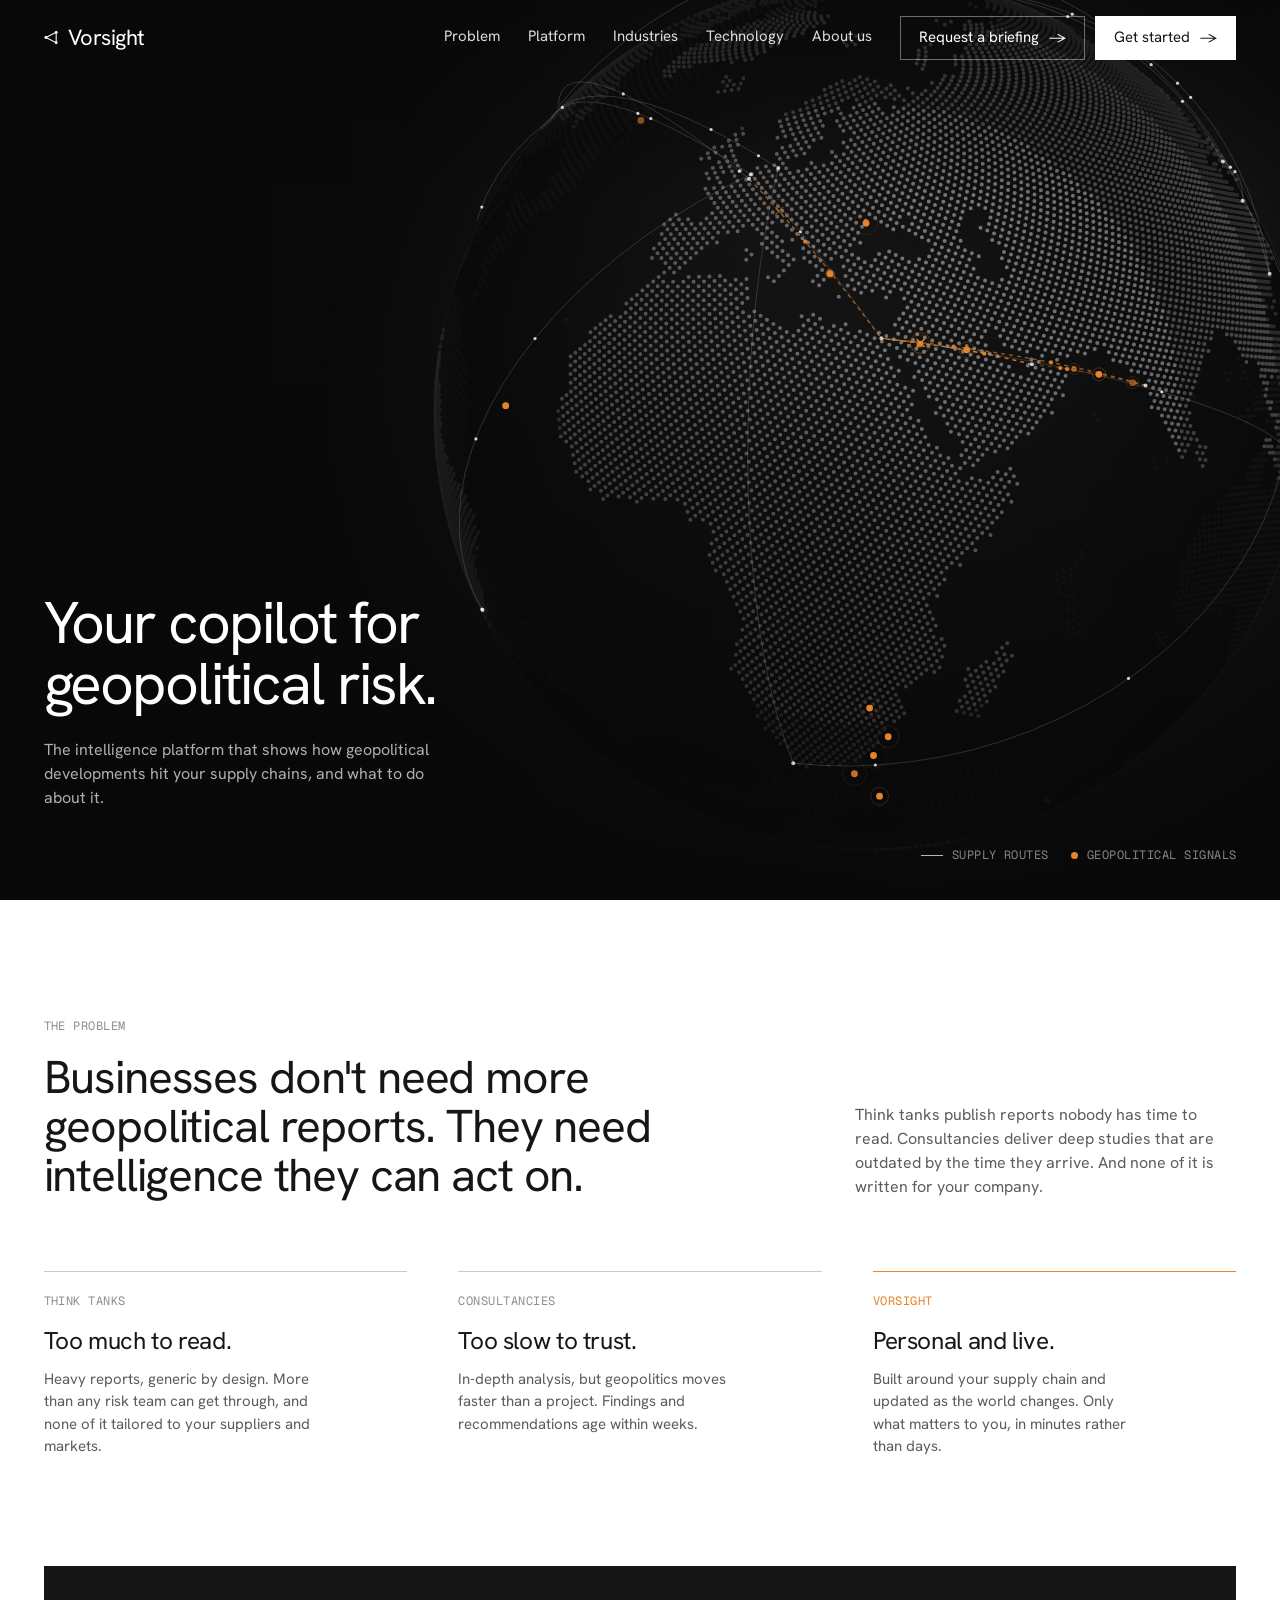
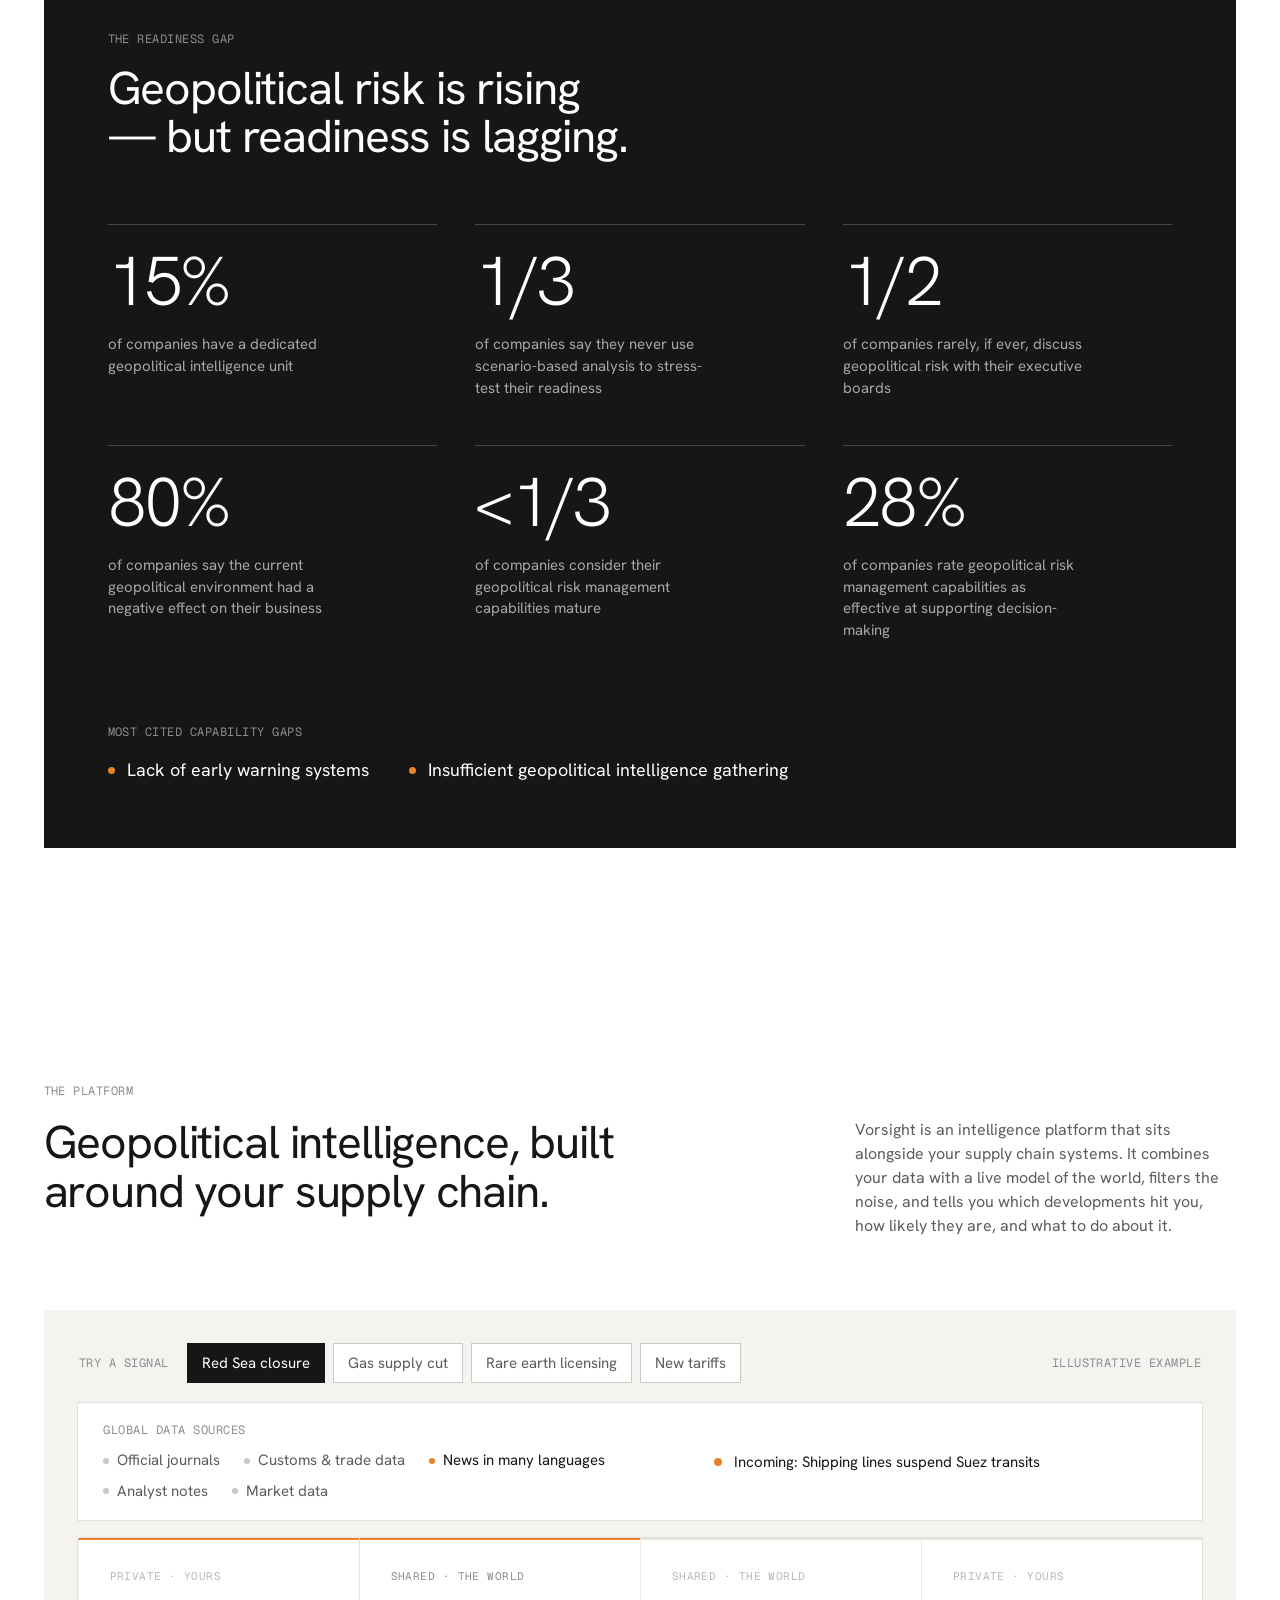
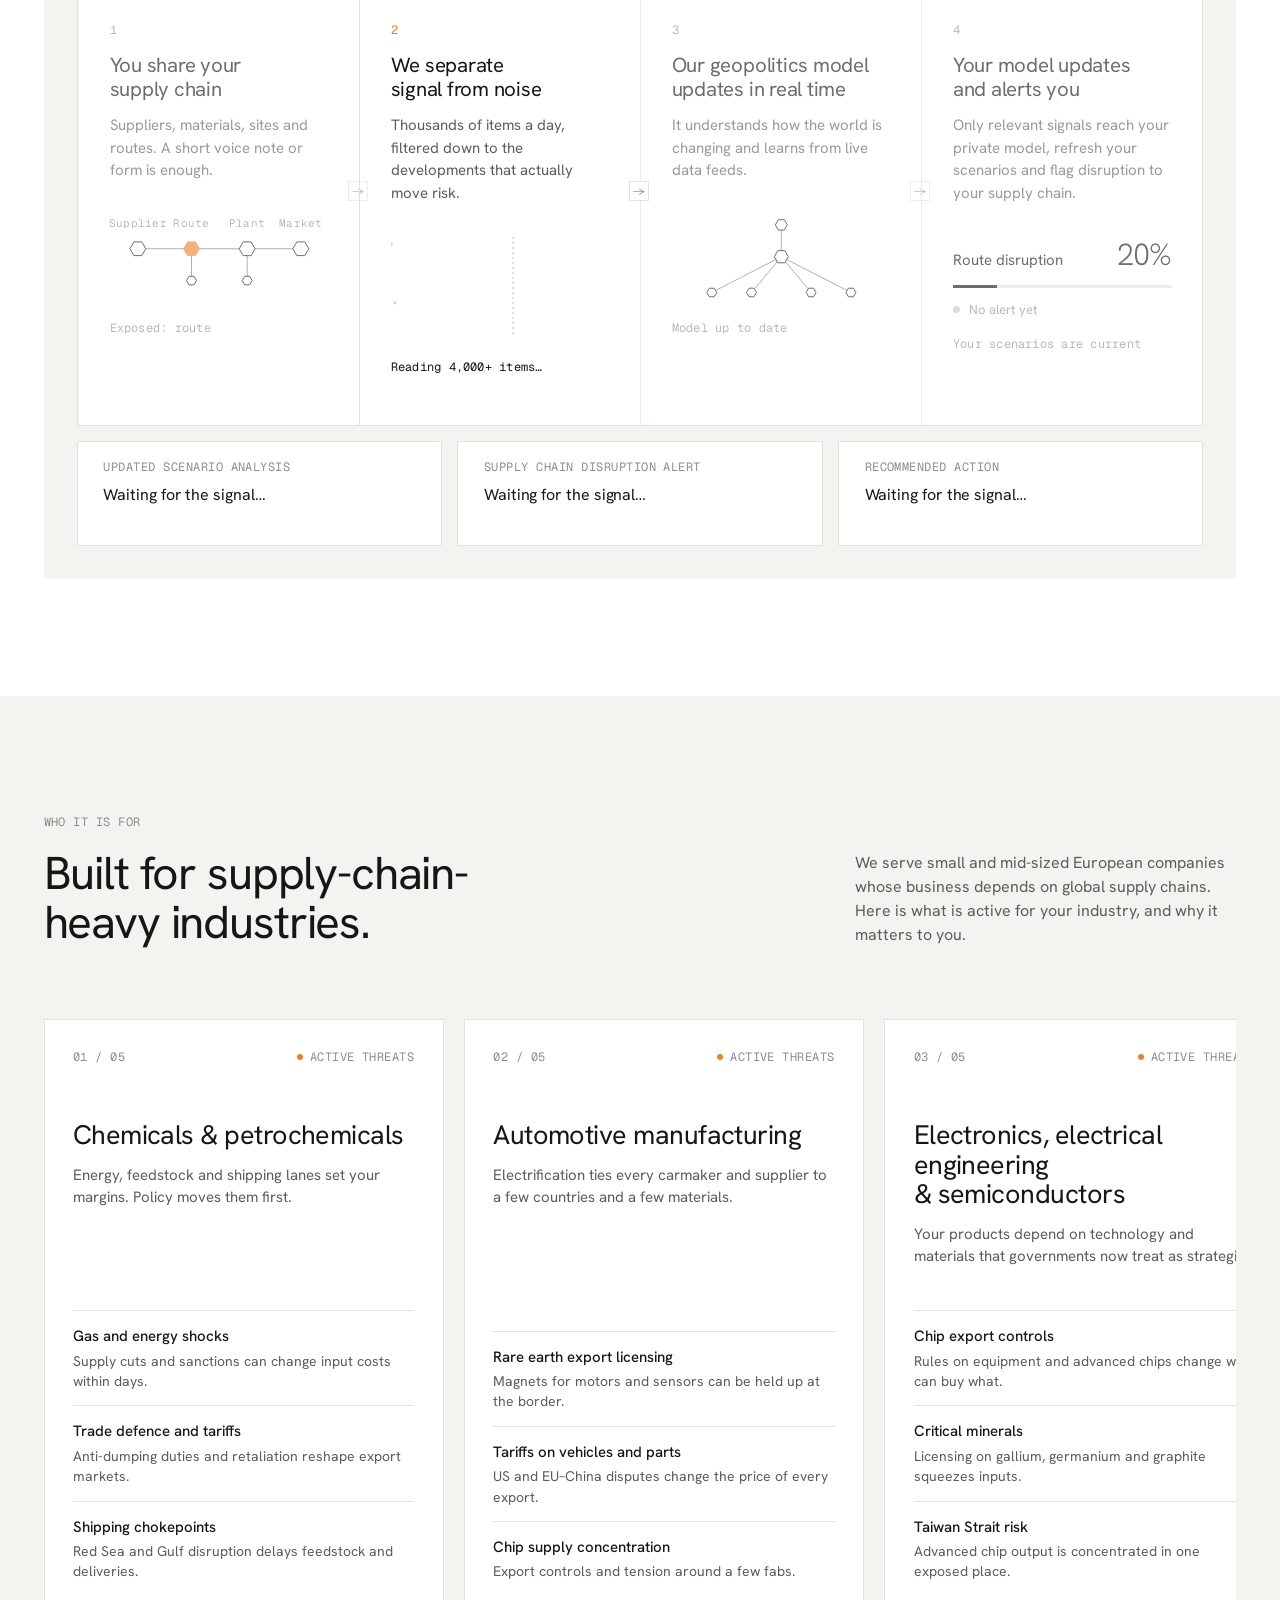
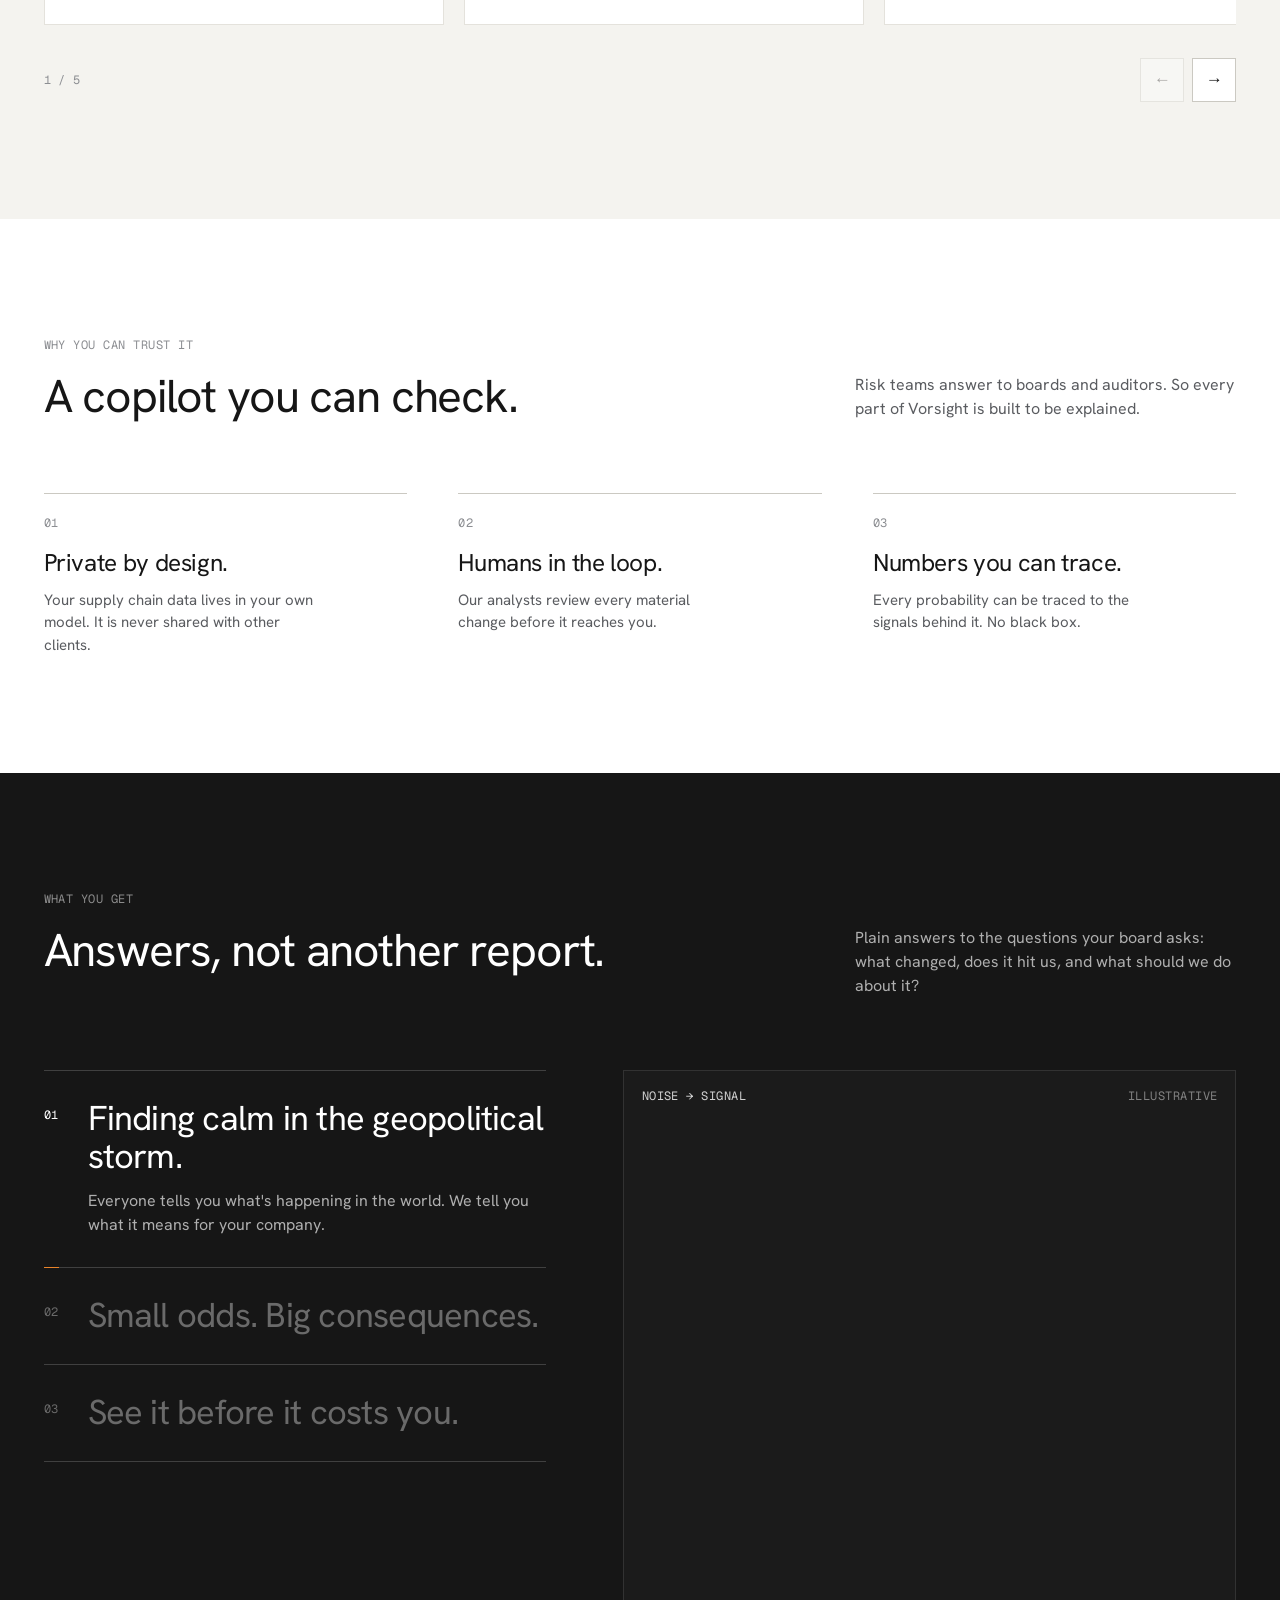
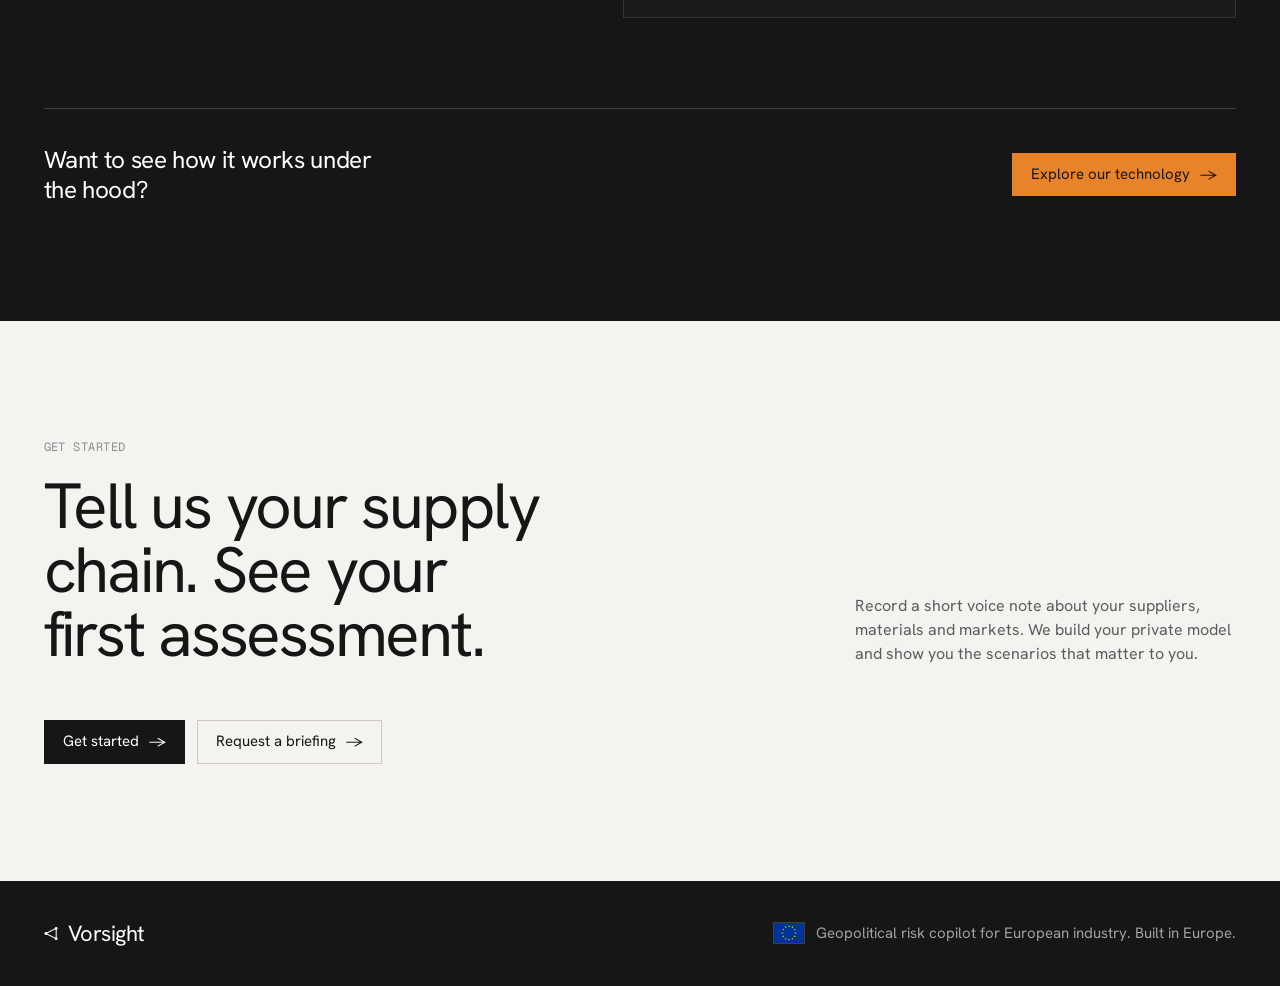
==== index.html @ 61bcc15f "Banner: supply routes under pressure; interactive platform walkthrough; copy update - Faster globe w" ====
<!DOCTYPE html>
<html lang="en">
<head>
<meta charset="UTF-8">
<meta name="viewport" content="width=device-width, initial-scale=1">
<title>Vorsight</title>
<meta name="description" content="Vorsight is an intelligence platform for geopolitical risk. It shows small and mid-sized European companies how global developments hit their supply chains, and what to do about it.">
<link rel="preconnect" href="https://fonts.googleapis.com">
<link rel="preconnect" href="https://fonts.gstatic.com" crossorigin>
<link href="https://fonts.googleapis.com/css2?family=Geist+Mono:wght@400;500&family=Hanken+Grotesk:wght@300;400;500&display=swap" rel="stylesheet">
<link rel="stylesheet" href="assets/site.css?v=3">
<style>
  /* Page-specific styles. Tokens, header, buttons, footer and type scale live in assets/site.css */

  /* header sits transparent over the banner, then turns solid */
  header{ position:fixed; left:0; right:0; top:0; transition:background .3s ease, border-color .3s ease; }
  header.over{ background:transparent; backdrop-filter:none; border-bottom-color:transparent; }
  header.over .brand{ color:#fff; }
  header.over .site-nav a{ color:rgba(255,255,255,0.86); }
  header.over .site-nav a:hover{ color:#fff; }
  header.over .btn-ghost{ color:#fff; border-color:rgba(255,255,255,0.4); }
  header.over .btn-ghost:hover{ border-color:#fff; }
  header.over .btn-primary{ background:#fff; color:var(--ink); border-color:#fff; }
  header.over .nav-toggle{ color:#fff; border-color:rgba(255,255,255,0.4); }
  header.over.menu-open{ background:rgba(22,22,22,0.97); }
  header.over .mobile-nav-panel a{ color:#fff; border-top-color:rgba(255,255,255,0.14); }
  section{ scroll-margin-top:56px; }

  /* ---------- banner: the globe is a darkened background ---------- */
  #hero{
    position:relative; display:flex; align-items:flex-end; overflow:hidden; padding:0;
    min-height:max(640px,100vh); min-height:max(640px,100svh); background:#0C0C0C; color:#fff;
  }
  #globe-canvas, #sig-canvas{ position:absolute; inset:0; width:100%; height:100%; display:block; pointer-events:none; }
  .hero-shade{
    position:absolute; inset:0; pointer-events:none;
    background:
      linear-gradient(90deg, rgba(8,8,8,0.9) 0%, rgba(8,8,8,0.66) 38%, rgba(8,8,8,0.3) 72%, rgba(8,8,8,0.4) 100%),
      linear-gradient(0deg, rgba(8,8,8,0.92) 0%, rgba(8,8,8,0.35) 38%, rgba(8,8,8,0) 60%),
      linear-gradient(180deg, rgba(8,8,8,0.6) 0%, rgba(8,8,8,0) 22%);
  }
  .hero-inner{ position:relative; z-index:3; width:100%; padding:0 var(--pad) clamp(48px,10vh,96px); pointer-events:none; }
  .hero-copy{ max-width:760px; pointer-events:auto; }
  .hero-copy h1{ font-size:clamp(34px,4.6vw,66px); letter-spacing:-0.035em; line-height:1.04; color:#fff; }
  .hero-copy .lede{ margin-top:clamp(16px,2.6vh,24px); max-width:44ch; font-size:clamp(16px,1.2vw,18px); line-height:1.5; color:rgba(255,255,255,0.68); }
  .hero-actions{ display:flex; gap:12px; flex-wrap:wrap; }
  .hero-legend{
    position:absolute; right:var(--pad); bottom:clamp(20px,4vh,36px); z-index:3; display:flex; align-items:center; gap:22px;
    font-family:var(--mono); font-size:var(--t-label); letter-spacing:0.04em; text-transform:uppercase; color:rgba(255,255,255,0.5);
  }
  .hero-legend span{ display:inline-flex; align-items:center; gap:9px; }
  .hero-legend .ln{ width:22px; height:1px; background:rgba(255,255,255,0.7); }
  .hero-legend .dt{ width:7px; height:7px; border-radius:50%; background:var(--orange); }
  @media (max-width:760px){ .hero-legend{ display:none; } }
  .gp-tip{
    position:absolute; left:0; top:0; z-index:4; max-width:260px; pointer-events:none; opacity:0; transition:opacity .15s ease;
    background:rgba(14,14,14,0.94); border:1px solid rgba(255,255,255,0.18); padding:9px 12px 10px;
    font-size:var(--t-small); line-height:1.35; color:#fff;
  }

  /* ---------- problem ---------- */
  .readiness{ margin-top:clamp(88px,13vh,150px); padding:clamp(32px,5vw,72px); background:var(--dark); color:#fff; }
  .readiness .eyebrow{ color:rgba(255,255,255,0.5); }
  .readiness h3{ margin:16px 0 clamp(40px,7vh,72px); max-width:20ch; font-size:var(--t-h2); line-height:1.06; letter-spacing:-0.025em; color:#fff; }
  .stat-grid{ display:grid; grid-template-columns:repeat(3,minmax(0,1fr)); gap:0 clamp(20px,3vw,48px); }
  @media (max-width:860px){ .stat-grid{ grid-template-columns:repeat(2,minmax(0,1fr)); } }
  @media (max-width:520px){ .stat-grid{ grid-template-columns:1fr; } }
  .stat{ padding:22px 0 clamp(28px,5vh,48px); border-top:1px solid rgba(255,255,255,0.2); }
  .stat-num{ display:block; font-family:var(--sans); font-size:clamp(48px,5.4vw,84px); font-weight:300; letter-spacing:-0.04em; line-height:1; color:#fff; }
  .stat-bar{ display:none; }
  .stat-lbl{ margin-top:18px; max-width:30ch; font-size:var(--t-small); line-height:1.45; color:rgba(255,255,255,0.62); }
  .gaps{ margin-top:clamp(24px,4vh,48px); }
  .gaps-label{ margin-bottom:16px; font-family:var(--mono); font-size:var(--t-label); letter-spacing:0.04em; text-transform:uppercase; color:rgba(255,255,255,0.5); }
  .gap-list{ display:flex; flex-wrap:wrap; gap:12px 40px; }
  .gap{ display:flex; align-items:center; gap:12px; font-size:clamp(17px,1.4vw,20px); color:#fff; }
  .gap-mark{ width:7px; height:7px; border-radius:50%; background:var(--orange); font-size:0; flex-shrink:0; }

  /* ---------- three-column statements (problem, trust) ---------- */
  .cmp{ display:grid; grid-template-columns:repeat(3,minmax(0,1fr)); gap:36px clamp(24px,4vw,64px); }
  .cmp-i{ padding-top:20px; border-top:1px solid var(--border-strong); }
  .cmp-i.us{ border-top-color:var(--orange); }
  .cmp-k{ display:block; font-family:var(--mono); font-size:var(--t-label); letter-spacing:0.04em; text-transform:uppercase; color:var(--ink-3); }
  .cmp-i.us .cmp-k{ color:var(--orange); }
  .cmp-i h3{ margin-top:16px; font-size:var(--t-h3); line-height:1.2; letter-spacing:-0.015em; }
  .cmp-i p{ margin-top:12px; max-width:34ch; font-size:var(--t-small); line-height:1.5; color:var(--ink-2); }
  @media (max-width:760px){ .cmp{ grid-template-columns:1fr; } }
  .readiness{ margin-top:clamp(80px,12vh,140px); }
  .trust-sec{ background:#fff; }

  /* ---------- platform overview: quiet boxes in an off-white frame, alive on interaction ---------- */
  #platform{ background:#fff; }
  .plat{ display:flex; flex-direction:column; gap:clamp(10px,1.2vw,16px); padding:clamp(16px,2.6vw,40px); background:var(--bg-subtle); }
  .pbox{ background:#fff; border:1px solid var(--border); }
  .plbl{ display:block; font-family:var(--mono); font-size:var(--t-label); letter-spacing:0.04em; text-transform:uppercase; color:var(--ink-3); }
  .plat-try{ display:flex; align-items:center; flex-wrap:wrap; gap:10px 18px; padding:0 2px 4px; }
  .plat-chips{ display:flex; flex-wrap:wrap; gap:8px; }
  .pchip{ padding:9px 14px; background:#fff; border:1px solid var(--border-strong); border-radius:0; font-family:var(--sans); font-size:var(--t-small); color:var(--ink-2); cursor:pointer; transition:border-color .2s, color .2s, background .2s; }
  .pchip:hover{ border-color:var(--ink); color:var(--ink); }
  .pchip.on{ background:var(--ink); border-color:var(--ink); color:#fff; }
  .pchip:focus-visible{ outline:1px solid var(--ink); outline-offset:3px; }
  .plat-note{ margin-left:auto; }
  .psrc{ display:grid; grid-template-columns:minmax(0,1.25fr) minmax(0,1fr); gap:14px 32px; align-items:center; padding:18px clamp(16px,2vw,28px); }
  .psrc-l{ display:flex; flex-wrap:wrap; gap:8px 24px; margin-top:10px; font-size:var(--t-small); color:var(--ink-2); }
  .psrc-l li{ display:inline-flex; align-items:center; gap:8px; transition:color .3s; }
  .psrc-l li::before{ content:""; width:6px; height:6px; border-radius:50%; background:var(--border-strong); transition:background .3s; }
  .psrc-l li.on{ color:var(--ink); }
  .psrc-l li.on::before{ background:var(--orange); animation:pdot 1s ease-in-out infinite; }
  .pinc{ display:flex; align-items:center; gap:12px; font-size:var(--t-small); color:var(--ink); line-height:1.35; }
  .pinc i{ flex-shrink:0; width:8px; height:8px; border-radius:50%; background:var(--orange); animation:pdot 1.2s ease-in-out infinite; }
  .pmain{ position:relative; display:grid; grid-template-columns:repeat(4,minmax(0,1fr)); }
  .ptrack{ position:absolute; left:0; right:0; top:0; height:2px; background:var(--border); }
  .ptrack i{ display:block; height:100%; width:0; background:var(--orange); transition:width .9s ease; }
  .pcol{ position:relative; padding:clamp(20px,2.4vw,34px); border-left:1px solid var(--border); opacity:.62; transition:opacity .5s ease; }
  .pcol:first-of-type{ border-left:0; }
  .pcol.on{ opacity:1; }
  .pcol:not(:last-child)::after{ content:"→"; position:absolute; right:-9px; top:50%; z-index:2; width:18px; height:18px; display:flex; align-items:center; justify-content:center; background:#fff; border:1px solid var(--border); font-size:11px; color:var(--ink-3); }
  .ptag{ display:block; font-family:var(--mono); font-size:11px; letter-spacing:0.04em; text-transform:uppercase; color:var(--ink-3); }
  .pn{ display:block; margin:clamp(22px,4vh,38px) 0 14px; font-family:var(--mono); font-size:var(--t-label); color:var(--ink-3); transition:color .4s; }
  .pcol.on .pn{ color:var(--orange); }
  .pcol h3{ font-size:clamp(19px,1.6vw,23px); line-height:1.2; letter-spacing:-0.012em; }
  .pcol p{ margin-top:12px; font-size:var(--t-small); line-height:1.5; color:var(--ink-2); max-width:30ch; }
  .pv{ display:block; width:100%; max-width:240px; margin-top:clamp(18px,3vh,30px); color:var(--ink); overflow:visible; }
  .pv1, .pv3{ height:auto; }
  .pv2{ height:112px; }
  .pv polygon{ fill:#fff; stroke:currentColor; stroke-width:1; transition:fill .4s, stroke .4s; }
  .pv polygon.lit{ fill:var(--orange); stroke:var(--orange); animation:pdot 1.1s ease-in-out infinite; }
  .pv path{ stroke:currentColor; opacity:.55; transition:stroke .4s, opacity .4s; }
  .pv .lbl text{ font-family:var(--mono); font-size:11px; fill:var(--ink-3); stroke:none; letter-spacing:0.03em; }
  .pv path.run{ stroke:var(--orange); opacity:1; stroke-dasharray:4 4; animation:pdash .8s linear infinite; }
  .pv3 polygon{ animation:none; }
  @keyframes pdash{ to{ stroke-dashoffset:-16; } }
  @keyframes pdot{ 50%{ opacity:.3; } }
  .pst{ margin-top:16px !important; min-height:2.9em; font-family:var(--mono); font-size:var(--t-label) !important; letter-spacing:0.02em; line-height:1.45 !important; color:var(--ink-3) !important; max-width:none !important; }
  .pcol.on .pst{ color:var(--ink) !important; }
  .pbar{ margin-top:clamp(18px,3vh,30px); max-width:240px; }
  .pbar-h{ display:flex; justify-content:space-between; align-items:baseline; gap:10px; font-size:var(--t-small); }
  .pbar-h b{ font-family:var(--sans); font-size:clamp(28px,2.4vw,36px); font-weight:300; letter-spacing:-0.03em; font-variant-numeric:tabular-nums; }
  .pbar-t{ height:3px; margin-top:8px; background:var(--border); }
  .pbar-t i{ display:block; height:100%; width:20%; background:var(--ink); transition:width 1.2s cubic-bezier(.4,0,.2,1); }
  .pbar.alert .pbar-t i{ background:var(--orange); }
  .pcol p.pbar-a{ display:flex; align-items:center; gap:9px; margin-top:12px; font-size:13px; color:var(--ink-3); }
  .pbar-a i{ width:7px; height:7px; border-radius:50%; background:var(--border-strong); flex-shrink:0; }
  .pbar.alert .pbar-a{ color:var(--ink); }
  .pbar.alert .pbar-a i{ background:var(--orange); animation:pdot 1s ease-in-out infinite; }
  .pout{ display:grid; grid-template-columns:repeat(3,minmax(0,1fr)); gap:clamp(10px,1.2vw,16px); }
  .pout .pbox{ padding:16px clamp(16px,2vw,28px) 18px; }
  .pout b{ display:block; margin-top:8px; min-height:2.7em; font-size:clamp(16px,1.25vw,18px); font-weight:400; line-height:1.35; letter-spacing:-0.005em; }
  .pout b.fresh{ animation:fadeUp .5s ease both; }
  @keyframes fadeUp{ from{ opacity:0; transform:translateY(6px); } }
  @media (max-width:980px){
    .pmain{ grid-template-columns:1fr 1fr; }
    .pcol:nth-of-type(3){ border-left:0; }
    .pcol:nth-of-type(n+3){ border-top:1px solid var(--border); }
    .pcol:not(:last-child)::after{ display:none; }
    .psrc{ grid-template-columns:1fr; }
  }
  @media (max-width:620px){
    .pmain{ grid-template-columns:1fr; }
    .pcol{ border-left:0; border-top:1px solid var(--border); opacity:1; }
    .pcol:first-of-type{ border-top:0; }
    .ptrack{ display:none; }
    .pout{ grid-template-columns:1fr; }
    .plat-note{ margin-left:0; }
  }
  @media (prefers-reduced-motion: reduce){
    .pcol{ opacity:1; } .pv polygon.lit, .pinc i, .psrc-l li.on::before, .pbar.alert .pbar-a i, .pv path.run{ animation:none; }
    .ptrack i, .pbar-t i{ transition:none; }
  }

  /* ---------- industries carousel ---------- */
  #industries{ background:var(--bg-subtle); }
  .car-track{
    display:flex; gap:clamp(12px,1.6vw,24px); overflow-x:auto; scroll-snap-type:x mandatory; scroll-behavior:smooth;
    padding-bottom:6px; scrollbar-width:none; outline:none;
  }
  .car-track::-webkit-scrollbar{ display:none; }
  .car-track:focus-visible{ outline:1px solid var(--ink); outline-offset:6px; }
  .ind{
    flex:0 0 min(400px,84vw); scroll-snap-align:start; display:flex; flex-direction:column; min-height:480px;
    padding:clamp(22px,2.2vw,32px); background:#fff; border:1px solid var(--border);
  }
  .ind-top{ display:flex; justify-content:space-between; align-items:center; gap:12px; margin-bottom:clamp(36px,6vh,64px); }
  .ind-k, .ind-live{ font-family:var(--mono); font-size:var(--t-label); letter-spacing:0.04em; text-transform:uppercase; color:var(--ink-3); }
  .ind-live{ display:inline-flex; align-items:center; gap:7px; }
  .ind-live i{ width:6px; height:6px; border-radius:50%; background:var(--orange); animation:livepulse 1.4s ease-in-out infinite; }
  @keyframes livepulse{ 50%{ opacity:.25; } }
  .ind h3{ font-size:clamp(24px,2.1vw,30px); line-height:1.1; letter-spacing:-0.02em; }
  .ind-lead{ margin-top:14px; min-height:4.5em; font-size:var(--t-small); line-height:1.5; color:var(--ink-2); }
  .ind-th{ margin-top:auto; padding-top:20px; }
  .ind-th li{ padding:14px 0; border-top:1px solid var(--border); }
  .ind-th b{ display:block; font-size:var(--t-small); font-weight:500; }
  .ind-th span{ display:block; margin-top:3px; font-size:14px; line-height:1.45; color:var(--ink-2); }
  .car-ctl{ display:flex; align-items:center; justify-content:space-between; margin-top:clamp(20px,3vh,32px); }
  .car-n{ font-family:var(--mono); font-size:var(--t-label); letter-spacing:0.04em; color:var(--ink-3); }
  .car-btns{ display:flex; gap:8px; }
  .car-b{ width:44px; height:44px; background:#fff; border:1px solid var(--border-strong); border-radius:0; font-size:17px; color:var(--ink); cursor:pointer; }
  .car-b:hover{ border-color:var(--ink); }
  .car-b:disabled{ opacity:.35; cursor:default; }
  .car-b:focus-visible{ outline:1px solid var(--ink); outline-offset:3px; }
  @media (prefers-reduced-motion: reduce){ .ind-live i{ animation:none; } .car-track{ scroll-behavior:auto; } }

  /* ---------- outcomes (dark) ---------- */
  #outcomes{ background:var(--dark); color:#fff; }
  #outcomes .eyebrow{ color:rgba(255,255,255,0.5); }
  #outcomes .section-head h2{ color:#fff; }
  #outcomes .section-head p{ color:rgba(255,255,255,0.66); }
  .foot-eu{ display:inline-flex; align-items:center; gap:12px; }
  .foot-eu .eu-flag{ box-shadow:0 0 0 1px rgba(255,255,255,0.18); }

  /* what you get: a quiet selector list next to one minimal illustration */
  .wyg{ display:grid; grid-template-columns:minmax(0,0.9fr) minmax(0,1.1fr); gap:clamp(32px,6vw,96px); align-items:start; }
  .wyg-list{ display:flex; flex-direction:column; border-top:1px solid rgba(255,255,255,0.18); }
  .wyg-item{
    position:relative; display:grid; grid-template-columns:44px minmax(0,1fr); text-align:left;
    background:none; border:0; border-bottom:1px solid rgba(255,255,255,0.18); border-radius:0;
    padding:28px 0 30px; cursor:pointer; font-family:var(--sans); color:rgba(255,255,255,0.36); transition:color .25s ease;
  }
  .wyg-item:hover{ color:rgba(255,255,255,0.75); }
  .wyg-item:focus-visible{ outline:1px solid #fff; outline-offset:4px; }
  .wyg-item.active{ color:#fff; }
  .wyg-num{ padding-top:8px; font-family:var(--mono); font-size:var(--t-label); letter-spacing:0.04em; color:inherit; }
  .wyg-title{ display:block; font-size:clamp(26px,2.7vw,38px); font-weight:400; letter-spacing:-0.022em; line-height:1.1; }
  .wyg-desc{
    display:block; max-height:0; opacity:0; overflow:hidden; font-size:var(--t-body); line-height:1.5;
    color:rgba(255,255,255,0.66); transition:max-height .45s ease, opacity .35s ease, margin .35s ease;
  }
  .wyg-item.active .wyg-desc{ max-height:160px; opacity:1; margin-top:14px; }
  .wyg-bar{ position:absolute; left:0; right:0; bottom:-1px; height:1px; background:transparent; }
  .wyg-bar i{ display:block; height:100%; width:0; background:var(--orange); }

  .wyg-stage{
    position:relative; overflow:hidden; background:#1B1B1B; border:1px solid rgba(255,255,255,0.1);
    aspect-ratio:1.12/1; min-height:340px;
  }
  .wyg-stage canvas{ position:absolute; inset:0; width:100%; height:100%; display:block; }
  .wyg-meta{
    position:absolute; left:18px; right:18px; top:16px; display:flex; justify-content:space-between; gap:12px; pointer-events:none;
    font-family:var(--mono); font-size:var(--t-label); letter-spacing:0.04em; text-transform:uppercase; color:rgba(255,255,255,0.45);
  }
  .wyg-meta span:first-child{ color:rgba(255,255,255,0.8); }
  .wyg-tip{
    position:absolute; left:0; top:0; pointer-events:none; opacity:0; transition:opacity .15s ease;
    background:rgba(14,14,14,0.94); border:1px solid rgba(255,255,255,0.18); color:#fff; padding:9px 12px 10px;
    font-size:var(--t-small); line-height:1.35; white-space:nowrap;
  }
  .wyg-tip small{ display:block; margin-top:3px; font-family:var(--mono); font-size:11px; letter-spacing:0.04em; text-transform:uppercase; color:var(--orange); }
  @media (max-width:900px){
    .wyg{ grid-template-columns:1fr; }
    .wyg-item{ scroll-margin-top:76px; }
    .wyg-item.active{ border-bottom-color:transparent; padding-bottom:18px; }
    .wyg-stage{ aspect-ratio:1/1; min-height:0; max-height:440px; width:100%; }
    .wyg-list > .wyg-stage{ margin:0 0 28px; }
    .wyg-stage + .wyg-item{ border-top:1px solid rgba(255,255,255,0.18); }
  }
  .wyg-more{
    display:flex; align-items:center; justify-content:space-between; gap:24px; flex-wrap:wrap;
    margin-top:clamp(64px,10vh,120px); padding-top:36px; border-top:1px solid rgba(255,255,255,0.18);
  }
  .wyg-more p{ max-width:26ch; font-size:var(--t-h3); line-height:1.2; letter-spacing:-0.015em; color:#fff; }

  /* ---------- call to action ---------- */
  #cta{ background:var(--bg-subtle); }
  #cta .section-head{ margin-bottom:clamp(36px,6vh,64px); }
  #cta .section-head h2{ font-size:clamp(40px,5vw,76px); letter-spacing:-0.035em; line-height:1; }
</style>
</head>
<body>

<header class="over">
  <a href="#hero" class="brand">
    <svg class="brand-mark" width="15" height="15" viewBox="0 0 16 16" fill="none" aria-hidden="true">
      <path d="M2 8L13 2.5V13.5L2 8Z" stroke="currentColor" stroke-width="1.1"/>
      <circle cx="2" cy="8" r="1.5" fill="currentColor"/>
      <circle cx="13" cy="2.5" r="1.5" fill="currentColor"/>
      <circle cx="13" cy="13.5" r="1.5" fill="currentColor"/>
    </svg>
    <span class="brand-name">Vorsight</span>
  </a>
  <nav class="site-nav">
    <a href="#problem">Problem</a>
    <a href="#platform">Platform</a>
    <a href="#industries">Industries</a>
    <a href="technology.html">Technology</a>
    <a href="about.html">About us</a>
  </nav>
  <div class="header-right">
    <a class="btn btn-ghost" href="mailto:hello@vorsight.example?subject=Vorsight%20briefing">Request a briefing</a>
    <a class="btn btn-primary" href="signup.html">Get started</a>
    <button type="button" class="nav-toggle" id="nav-toggle" aria-label="Open menu" aria-expanded="false" aria-controls="mobile-nav-panel">
      <svg width="16" height="16" viewBox="0 0 16 16" fill="none" aria-hidden="true"><path d="M2 4.5H14M2 8H14M2 11.5H14" stroke="currentColor" stroke-width="1.4" stroke-linecap="round"/></svg>
    </button>
  </div>
  <div class="mobile-nav-panel" id="mobile-nav-panel">
    <a href="#problem">Problem</a>
    <a href="#platform">Platform</a>
    <a href="#industries">Industries</a>
    <a href="technology.html">Technology</a>
    <a href="about.html">About us</a>
    <a href="mailto:hello@vorsight.example?subject=Vorsight%20briefing">Request a briefing</a>
  </div>
</header>

<!-- ============ 1. BANNER ============ -->
<section id="hero" aria-label="Vorsight">
  <canvas id="globe-canvas" aria-hidden="true"></canvas>
  <div class="hero-shade" aria-hidden="true"></div>
  <canvas id="sig-canvas" role="img" aria-label="A slowly rotating globe with orange dots for live geopolitical signals. Illustrative."></canvas>

  <div class="hero-inner">
    <div class="hero-copy">
      <h1>Your copilot for<br>geopolitical risk.</h1>
      <p class="lede">The intelligence platform that shows how geopolitical developments hit your supply chains, and what to do about it.</p>
    </div>
  </div>

  <div class="hero-legend" aria-hidden="true"><span><i class="ln"></i>Supply routes</span><span><i class="dt"></i>Geopolitical signals</span></div>
  <div class="gp-tip" id="gp-tip" role="status"></div>
</section>

<!-- ============ 2. PROBLEM ============ -->
<section id="problem">
  <div class="wrap">
    <div class="section-head reveal">
      <div class="eyebrow">THE PROBLEM</div>
      <h2>Businesses don't need more geopolitical reports. They need intelligence they can act on.</h2>
      <p>Think tanks publish reports nobody has time to read. Consultancies deliver deep studies that are outdated by the time they arrive. And none of it is written for your company.</p>
    </div>

    <div class="cmp reveal">
      <div class="cmp-i"><span class="cmp-k">Think tanks</span><h3>Too much to read.</h3><p>Heavy reports, generic by design. More than any risk team can get through, and none of it tailored to your suppliers and markets.</p></div>
      <div class="cmp-i"><span class="cmp-k">Consultancies</span><h3>Too slow to trust.</h3><p>In-depth analysis, but geopolitics moves faster than a project. Findings and recommendations age within weeks.</p></div>
      <div class="cmp-i us"><span class="cmp-k">Vorsight</span><h3>Personal and live.</h3><p>Built around your supply chain and updated as the world changes. Only what matters to you, in minutes rather than days.</p></div>
    </div>

    <div class="readiness reveal">
      <div class="eyebrow">THE READINESS GAP</div>
      <h3>Geopolitical risk is rising — but readiness is lagging.</h3>

      <!-- TODO: add the source/year of these survey figures before publishing -->
      <div class="stat-grid">
        <div class="stat">
          <span class="stat-num">15%</span>
          <span class="stat-bar"><i style="--w:15%"></i></span>
          <p class="stat-lbl">of companies have a dedicated geopolitical intelligence unit</p>
        </div>
        <div class="stat">
          <span class="stat-num">1/3</span>
          <span class="stat-bar"><i style="--w:33%"></i></span>
          <p class="stat-lbl">of companies say they never use scenario-based analysis to stress-test their readiness</p>
        </div>
        <div class="stat">
          <span class="stat-num">1/2</span>
          <span class="stat-bar"><i style="--w:50%"></i></span>
          <p class="stat-lbl">of companies rarely, if ever, discuss geopolitical risk with their executive boards</p>
        </div>
        <div class="stat">
          <span class="stat-num">80%</span>
          <span class="stat-bar"><i style="--w:80%"></i></span>
          <p class="stat-lbl">of companies say the current geopolitical environment had a negative effect on their business</p>
        </div>
        <div class="stat">
          <span class="stat-num">&lt;1/3</span>
          <span class="stat-bar"><i style="--w:30%"></i></span>
          <p class="stat-lbl">of companies consider their geopolitical risk management capabilities mature</p>
        </div>
        <div class="stat">
          <span class="stat-num">28%</span>
          <span class="stat-bar"><i style="--w:28%"></i></span>
          <p class="stat-lbl">of companies rate geopolitical risk management capabilities as effective at supporting decision-making</p>
        </div>
      </div>

      <div class="gaps">
        <div class="gaps-label">Most cited capability gaps</div>
        <div class="gap-list">
          <div class="gap"><span class="gap-mark">!</span>Lack of early warning systems</div>
          <div class="gap"><span class="gap-mark">!</span>Insufficient geopolitical intelligence gathering</div>
        </div>
      </div>
    </div>

  </div>
</section>

<!-- ============ 3. PLATFORM ============ -->
<section id="platform">
  <div class="wrap">
    <div class="section-head reveal">
      <div class="eyebrow">THE PLATFORM</div>
      <h2>Geopolitical intelligence, built around your supply chain.</h2>
      <p>Vorsight is an intelligence platform that sits alongside your supply chain systems. It combines your data with a live model of the world, filters the noise, and tells you which developments hit you, how likely they are, and what to do about it.</p>
    </div>

    <div class="plat reveal" id="plat">
      <div class="plat-try">
        <span class="plbl">Try a signal</span>
        <div class="plat-chips" role="group" aria-label="Choose a sample signal">
          <button type="button" class="pchip on" data-s="0">Red Sea closure</button>
          <button type="button" class="pchip" data-s="1">Gas supply cut</button>
          <button type="button" class="pchip" data-s="2">Rare earth licensing</button>
          <button type="button" class="pchip" data-s="3">New tariffs</button>
        </div>
        <span class="plbl plat-note">Illustrative example</span>
      </div>

      <div class="pbox psrc">
        <div>
          <span class="plbl">Global data sources</span>
          <ul class="psrc-l"><li>Official journals</li><li>Customs &amp; trade data</li><li>News in many languages</li><li>Analyst notes</li><li>Market data</li></ul>
        </div>
        <p class="pinc"><i></i><span id="plat-inc">Incoming: shipping lines suspend Suez transits</span></p>
      </div>

      <div class="pbox pmain">
        <div class="ptrack" aria-hidden="true"><i></i></div>
        <div class="pcol on" data-i="0">
          <span class="ptag">Private · yours</span>
          <span class="pn">1</span>
          <h3>You share your supply chain</h3>
          <p>Suppliers, materials, sites and routes. A short voice note or form is enough.</p>
          <svg class="pv pv1" viewBox="0 0 220 96" fill="none" aria-hidden="true"><g stroke-width="1"><path d="M28 40H192M82 40V72M138 40V72"/><polygon data-n="0" points="24.0,33.1 32.0,33.1 36.0,40.0 32.0,46.9 24.0,46.9 20.0,40.0"/><polygon data-n="1" points="78.0,33.1 86.0,33.1 90.0,40.0 86.0,46.9 78.0,46.9 74.0,40.0"/><polygon data-n="2" points="134.0,33.1 142.0,33.1 146.0,40.0 142.0,46.9 134.0,46.9 130.0,40.0"/><polygon data-n="3" points="188.0,33.1 196.0,33.1 200.0,40.0 196.0,46.9 188.0,46.9 184.0,40.0"/><polygon  points="79.5,67.7 84.5,67.7 87.0,72.0 84.5,76.3 79.5,76.3 77.0,72.0"/><polygon  points="135.5,67.7 140.5,67.7 143.0,72.0 140.5,76.3 135.5,76.3 133.0,72.0"/></g><g class="lbl" text-anchor="middle"><text x="28" y="18">Supplier</text><text x="82" y="18">Route</text><text x="138" y="18">Plant</text><text x="192" y="18">Market</text></g></svg>
          <p class="pst" id="pst0">Mapped: supplier, route, plant, market</p>
        </div>
        <div class="pcol" data-i="1">
          <span class="ptag">Shared · the world</span>
          <span class="pn">2</span>
          <h3>We separate signal from noise</h3>
          <p>Thousands of items a day, filtered down to the developments that actually move risk.</p>
          <canvas class="pv pv2" id="pv2" aria-hidden="true"></canvas>
          <p class="pst" id="pst1">Reading thousands of items</p>
        </div>
        <div class="pcol" data-i="2">
          <span class="ptag">Shared · the world</span>
          <span class="pn">3</span>
          <h3>Our geopolitics model updates in real time</h3>
          <p>It understands how the world is changing and learns from live data feeds.</p>
          <svg class="pv pv3" viewBox="0 0 220 96" fill="none" aria-hidden="true"><g stroke-width="1"><path class="pe" id="pe0" d="M110 16V48"/><path class="pe" id="pe1" d="M110 48L40 84"/><path class="pe" id="pe2" d="M110 48L80 84"/><path class="pe" id="pe3" d="M110 48L140 84"/><path class="pe" id="pe4" d="M110 48L180 84"/><polygon class="hx" id="hx0" points="107.0,10.8 113.0,10.8 116.0,16.0 113.0,21.2 107.0,21.2 104.0,16.0"/><polygon class="hx" id="hx1" points="106.5,41.9 113.5,41.9 117.0,48.0 113.5,54.1 106.5,54.1 103.0,48.0"/><polygon class="hx" data-l="0" points="37.5,79.7 42.5,79.7 45.0,84.0 42.5,88.3 37.5,88.3 35.0,84.0"/><polygon class="hx" data-l="1" points="77.5,79.7 82.5,79.7 85.0,84.0 82.5,88.3 77.5,88.3 75.0,84.0"/><polygon class="hx" data-l="2" points="137.5,79.7 142.5,79.7 145.0,84.0 142.5,88.3 137.5,88.3 135.0,84.0"/><polygon class="hx" data-l="3" points="177.5,79.7 182.5,79.7 185.0,84.0 182.5,88.3 177.5,88.3 175.0,84.0"/></g></svg>
          <p class="pst" id="pst2">Model up to date</p>
        </div>
        <div class="pcol" data-i="3">
          <span class="ptag">Private · yours</span>
          <span class="pn">4</span>
          <h3>Your model updates and alerts you</h3>
          <p>Only relevant signals reach your private model, refresh your scenarios and flag disruption to your supply chain.</p>
          <div class="pbar">
            <div class="pbar-h"><span id="pb-l">Route disruption</span><b id="pb-n">20%</b></div>
            <div class="pbar-t"><i id="pb-i"></i></div>
            <p class="pbar-a"><i></i><span id="pb-a">No alert</span></p>
          </div>
          <p class="pst" id="pst3">Your scenarios are current</p>
        </div>
      </div>

      <div class="pout">
        <div class="pbox"><span class="plbl">Updated scenario analysis</span><b id="po0">Route disruption: 20% to 55%</b></div>
        <div class="pbox"><span class="plbl">Supply chain disruption alert</span><b id="po1">Asia–Europe sea freight delayed by about two weeks</b></div>
        <div class="pbox"><span class="plbl">Recommended action</span><b id="po2">Book alternative capacity, extend inventory cover</b></div>
      </div>
    </div>
  </div>
</section>

<!-- ============ 4. INDUSTRIES ============ -->
<section id="industries">
  <div class="wrap">
    <div class="section-head reveal">
      <div class="eyebrow">WHO IT IS FOR</div>
      <h2>Built for supply-chain-heavy industries.</h2>
      <p>We serve small and mid-sized European companies whose business depends on global supply chains. Here is what is active for your industry, and why it matters to you.</p>
    </div>

    <div class="car reveal" id="car">
      <div class="car-track" id="car-track" tabindex="0" role="region" aria-label="Industries and the geopolitical threats that matter to them">
        <article class="ind">
          <div class="ind-top"><span class="ind-k">01 / 05</span><span class="ind-live"><i></i>Active threats</span></div>
          <h3>Chemicals &amp; petrochemicals</h3>
          <p class="ind-lead">Energy, feedstock and shipping lanes set your margins. Policy moves them first.</p>
          <ul class="ind-th"><li><b>Gas and energy shocks</b><span>Supply cuts and sanctions can change input costs within days.</span></li><li><b>Trade defence and tariffs</b><span>Anti-dumping duties and retaliation reshape export markets.</span></li><li><b>Shipping chokepoints</b><span>Red Sea and Gulf disruption delays feedstock and deliveries.</span></li></ul>
        </article>
        <article class="ind">
          <div class="ind-top"><span class="ind-k">02 / 05</span><span class="ind-live"><i></i>Active threats</span></div>
          <h3>Automotive manufacturing</h3>
          <p class="ind-lead">Electrification ties every carmaker and supplier to a few countries and a few materials.</p>
          <ul class="ind-th"><li><b>Rare earth export licensing</b><span>Magnets for motors and sensors can be held up at the border.</span></li><li><b>Tariffs on vehicles and parts</b><span>US and EU–China disputes change the price of every export.</span></li><li><b>Chip supply concentration</b><span>Export controls and tension around a few fabs.</span></li></ul>
        </article>
        <article class="ind">
          <div class="ind-top"><span class="ind-k">03 / 05</span><span class="ind-live"><i></i>Active threats</span></div>
          <h3>Electronics, electrical engineering &amp; semiconductors</h3>
          <p class="ind-lead">Your products depend on technology and materials that governments now treat as strategic.</p>
          <ul class="ind-th"><li><b>Chip export controls</b><span>Rules on equipment and advanced chips change who can buy what.</span></li><li><b>Critical minerals</b><span>Licensing on gallium, germanium and graphite squeezes inputs.</span></li><li><b>Taiwan Strait risk</b><span>Advanced chip output is concentrated in one exposed place.</span></li></ul>
        </article>
        <article class="ind">
          <div class="ind-top"><span class="ind-k">04 / 05</span><span class="ind-live"><i></i>Active threats</span></div>
          <h3>Food, beverage &amp; FMCG</h3>
          <p class="ind-lead">Thin margins and fast turnover leave no room for a blocked port or a new duty.</p>
          <ul class="ind-th"><li><b>Shipping and canal disruption</b><span>Red Sea and Panama bottlenecks lift freight costs and delay stock.</span></li><li><b>Fertiliser and grain trade</b><span>Black Sea tension and export bans move input prices.</span></li><li><b>Retaliatory tariffs</b><span>Agri-food is the first target in trade disputes.</span></li></ul>
        </article>
        <article class="ind">
          <div class="ind-top"><span class="ind-k">05 / 05</span><span class="ind-live"><i></i>Active threats</span></div>
          <h3>Pharmaceuticals &amp; life sciences</h3>
          <p class="ind-lead">A single missing ingredient or a delayed cold chain can stop a product line.</p>
          <ul class="ind-th"><li><b>Active ingredient concentration</b><span>Key inputs come from a few countries that can restrict exports.</span></li><li><b>Tariffs on pharma imports</b><span>New duties reshape pricing and where you manufacture.</span></li><li><b>Logistics hub disruption</b><span>Cold chains depend on a handful of air and sea hubs.</span></li></ul>
        </article>
      </div>
      <div class="car-ctl">
        <span class="car-n" id="car-n" aria-live="polite">1 / 5</span>
        <div class="car-btns">
          <button type="button" class="car-b" id="car-prev" aria-label="Previous industry">←</button>
          <button type="button" class="car-b" id="car-next" aria-label="Next industry">→</button>
        </div>
      </div>
    </div>
  </div>
</section>

<!-- ============ 5. TRUST ============ -->
<section id="trust" class="trust-sec">
  <div class="wrap">
    <div class="section-head reveal">
      <div class="eyebrow">WHY YOU CAN TRUST IT</div>
      <h2>A copilot you can check.</h2>
      <p>Risk teams answer to boards and auditors. So every part of Vorsight is built to be explained.</p>
    </div>
    <div class="cmp reveal">
      <div class="cmp-i"><span class="cmp-k">01</span><h3>Private by design.</h3><p>Your supply chain data lives in your own model. It is never shared with other clients.</p></div>
      <div class="cmp-i"><span class="cmp-k">02</span><h3>Humans in the loop.</h3><p>Our analysts review every material change before it reaches you.</p></div>
      <div class="cmp-i"><span class="cmp-k">03</span><h3>Numbers you can trace.</h3><p>Every probability can be traced to the signals behind it. No black box.</p></div>
    </div>
  </div>
</section>

<!-- ============ 6. OUTCOMES ============ -->
<section id="outcomes">
  <div class="wrap">
    <div class="section-head reveal">
      <div class="eyebrow">WHAT YOU GET</div>
      <h2>Answers, not another report.</h2>
      <p>Plain answers to the questions your board asks: what changed, does it hit us, and what should we do about it?</p>
    </div>

    <div class="wyg reveal" id="wyg">
      <div class="wyg-list" role="tablist" aria-label="What you get">
        <button type="button" class="wyg-item active" role="tab" id="wyg-t0" aria-selected="true" aria-controls="wyg-stage" data-i="0">
          <span class="wyg-num">01</span>
          <span><span class="wyg-title">Finding calm in the geopolitical storm.</span>
          <span class="wyg-desc">Everyone tells you what's happening in the world. We tell you what it means for your company.</span></span>
          <span class="wyg-bar"><i></i></span>
        </button>
        <button type="button" class="wyg-item" role="tab" id="wyg-t1" aria-selected="false" aria-controls="wyg-stage" data-i="1" tabindex="-1">
          <span class="wyg-num">02</span>
          <span><span class="wyg-title">Small odds. Big consequences.</span>
          <span class="wyg-desc">We weigh the probability and impact of what could happen, so you know which risks to ignore, which to hedge, and which are worth taking.</span></span>
          <span class="wyg-bar"><i></i></span>
        </button>
        <button type="button" class="wyg-item" role="tab" id="wyg-t2" aria-selected="false" aria-controls="wyg-stage" data-i="2" tabindex="-1">
          <span class="wyg-num">03</span>
          <span><span class="wyg-title">See it before it costs you.</span>
          <span class="wyg-desc">Preparation is cheaper than reaction. Act in days, not months, whether disruption hits or an opportunity opens.</span></span>
          <span class="wyg-bar"><i></i></span>
        </button>
      </div>
      <div class="wyg-stage" id="wyg-stage" role="tabpanel" aria-label="Interactive illustration of the selected benefit">
        <canvas id="wyg-canvas"></canvas>
        <div class="wyg-meta"><span id="wyg-cap">Noise → Signal</span><span>Illustrative</span></div>
        <div class="wyg-tip" id="wyg-tip"></div>
      </div>
    </div>

    <div class="wyg-more reveal">
      <p>Want to see how it works under the hood?</p>
      <a class="btn btn-orange" href="technology.html">Explore our technology</a>
    </div>
  </div>
</section>

<section id="cta">
  <div class="wrap">
    <div class="section-head reveal">
      <div class="eyebrow">GET STARTED</div>
      <h2>Tell us your supply chain. See your first assessment.</h2>
      <p>Record a short voice note about your suppliers, materials and markets. We build your private model and show you the scenarios that matter to you.</p>
    </div>
    <div class="hero-actions reveal">
      <a class="btn btn-primary" href="signup.html">Get started</a>
      <a class="btn btn-ghost" href="mailto:hello@vorsight.example?subject=Vorsight%20briefing">Request a briefing</a>
    </div>
  </div>
</section>

<footer>
  <div class="wrap foot-row">
    <div class="brand">
      <svg class="brand-mark" width="15" height="15" viewBox="0 0 16 16" fill="none" aria-hidden="true">
        <path d="M2 8L13 2.5V13.5L2 8Z" stroke="currentColor" stroke-width="1.1"/>
        <circle cx="2" cy="8" r="1.5" fill="currentColor"/>
        <circle cx="13" cy="2.5" r="1.5" fill="currentColor"/>
        <circle cx="13" cy="13.5" r="1.5" fill="currentColor"/>
      </svg>
      <span class="brand-name">Vorsight</span>
    </div>
    <span class="foot-note foot-eu"><svg class="eu-flag" viewBox="0 0 54 36" width="30" height="20" role="img" aria-label="Flag of the European Union">
        <defs><polygon id="eu-star" points="0.00,-2.00 0.47,-0.65 1.90,-0.62 0.76,0.25 1.18,1.62 0.00,0.80 -1.18,1.62 -0.76,0.25 -1.90,-0.62 -0.47,-0.65"/></defs>
        <rect width="54" height="36" fill="#003399"/>
        <g fill="#FFCC00"><use href="#eu-star" x="27.00" y="6.00"/><use href="#eu-star" x="33.00" y="7.61"/><use href="#eu-star" x="37.39" y="12.00"/><use href="#eu-star" x="39.00" y="18.00"/><use href="#eu-star" x="37.39" y="24.00"/><use href="#eu-star" x="33.00" y="28.39"/><use href="#eu-star" x="27.00" y="30.00"/><use href="#eu-star" x="21.00" y="28.39"/><use href="#eu-star" x="16.61" y="24.00"/><use href="#eu-star" x="15.00" y="18.00"/><use href="#eu-star" x="16.61" y="12.00"/><use href="#eu-star" x="21.00" y="7.61"/></g>
      </svg>Geopolitical risk copilot for European industry. Built in Europe.</span>
  </div>
</footer>

<script>
  (function(){
    var hero=document.getElementById('hero'); if(!hero) return;
    var gc=document.getElementById('globe-canvas'), g=gc.getContext('2d');
    var sc=document.getElementById('sig-canvas'), s=sc.getContext('2d');
    var tip=document.getElementById('gp-tip');
    var reduce=window.matchMedia && matchMedia('(prefers-reduced-motion: reduce)').matches;
    var rad=Math.PI/180, TAU=Math.PI*2, ORANGE='#E8832A';

    /* 1-degree land mask (Natural Earth 110m, public domain), row-major from 90N / 180W */
    var MASK="[base64]/8AAAAAAAAAAAAAAAAAAAAAAAAAAAAAAAAAAAAAAAAAAAAAAAAAH///8AAf///wAAAAAAAAAAAAAAAAAAAAAAAAAAAAAAAAAAAAAAAAAAAAAAAB////n///////+AAAAAAAAAAAAAAAAAAAAAAAAAAAAAAAAAAAAAAAAAAAAAA////7////////wAAAAA/gAADwAAAAAAP4AAAAAAAAAAAAAAAAAAAAAAAAAAA///+A////////AAAAB//wAAAAAAAAAAH8gAAAAAAAAAAAAAAAAAAAAAAAYH3H//x////////+AAAAA/mAAAAAAAAAAAAD4AAAAAAAAAAAAAAAAAAAAAA8cAAwP/A////////+AAAAAPGAAAAAAAAAAAAA4AAAAAAAAAAAAAAAAAAAAAD4DA8+/+AP///////8AAAAAAAAAAAAAf4AAAAH/8AAAAAAAAAAAAAAAAAAAAAH/w83/8AAAf/////8AAAAAAAAAAAAH+AAAB////AAAB/sAAAAAAAAAAAAAAcA4AAw/8AAAP/////8AAAAAAAAAAAAeAAAAP///4AAAAAAAAAAAAAAAAAAAAf+AYe+d3gAAD/////4AAAAAAAAAAAB4AAAH/////+HwAOAAAAAAAAAAAAAAA//+4/4//wAAB/////wAAAAAAAAAAADwAHk3///////4Af4AAAAAwAAAAAAAAff/4O4///AAD/////wAAAAAAAAAAAHwAff////////4///gAAABAAA//gAACAP/+B8f//8AB////+wAAAAAAB/gAAAAAfv/////////////8AAAAAB///+P//H//n+D4f+AA3////AAAAAAA//8AAAA8fv///////////////P+wAf////////R6Cfz4f+AAf///4AAAAAAD///4ID/////////////////////8AD/////////////4Z/wA///4AAAAAAAP///+O////v//////////////////4H/////////////gD/8A///wAwYAAAAf//9+v///////////////////////4/////////////+A/84Af/8AA/8AAAA/8f+D///////////////////////BgP////////////zw//gAP/wAAf8AAAD/4/+f//////////////////////+AOB////////////HcA/gAP/gAADAAAAH/z/////////////////////////+AAH///////////8AwwPAAD/AAAAAAAB//H/////////////////////////+AAP///////////4AA/gAAB/AAAAAAAB//H//////////////////////3v/AAAP//z////////wAA/4AAAOAAAAAAAB//D/////////////////////+A/4AAAA/7AH///////wAA/4wAAAAAAAAAAB//gf////////////////////+DwAAAAArwAA///////4AA/94AAAAAAAAAYA5+A///////////////////4AAHgAAAAAD8AAD//////8AAf/8AAAAAAAAA8AC+C///////////////////wAAfgAAAAAOAAAB///////wAf/+AAAAAAAAA8AO8H///////////////////AAA/gAAAABwAAAA///////+A///AAAAAAAAA8ANwH//////////////////+AAB/AAAAAGAAAAAf///////z///4AAAAAAAHOAOD///////////////////+AAB+AAAAAAAAAABP///////x///8AAAAAAAPPB//////////////////////6AA8AAAAAAAAAAAj///////5///+AAAAAAAOfz//////////////////////+AA4AAAAAAAAAAAD///////////8AAAAAAAAfn//////////////////////6AAwAAAAAAAAAAAD///////////sAAAAAAAA8f//////////////////////7AAAAAAAAAAAAAAB/////////+MPAAAAAAAAD///////////////////////7AAAAAAAAAAAAAAAf/////////wfgAAAAAAAf///////////////////////yAAAAAAAAAAAAAAAf/////////gfgAAAAAAAH///////////////////////iAAAAAAAAAAAAAAAP/////////5AgAAAAAAAD//////v/x//////////////DAAAAAAAAAAAAAAAP/////////+AAAAAAAAAB/////H//B/////////////+AAAAAAAAAAAAAAAAP////////84AAAAAAAAAD//n/+AP+H/////////////8HAAAAAAAAAAAAAAAP////////wgAAAAAAAAH//jz/+AD+H/////////////4PwAAAAAAAAAAAAAAf////////gAAAAAAAAAH/4F4/8AB/B////////////+APAAAAAAAAAAAAAAAP////////wAAAAAAAAAH/4A+f+Ph/g////////////8AIAAAAAAAAAAAAAAAP///////+AAAAAAAAAAH/gMPfP///x///////////v4AMAAAAAAAAAAAAAAAP///////8AAAAAAAAAAH/AMCOP///h//////////+ZwAMAAAAAAAAAAAAAAAH///////4AAAAAAAAAAP/AAGHP///g//////////8B4AYAAAAAAAAAAAAAAAH///////wAAAAAAAAAAH+AAcHH///w//////////+w4A4AAAAAAAAAAAAAAAD///////wAAAAAAAAAAA8f+ACD///////////////g8D4AAAAAAAAAAAAAAAB///////wAAAAAAAAAAAz/+AAQE//////////////A4f4AAAAAAAAAAAAAAAB///////gAAAAAAAAAAB//+AAAA//////////////Ax/gAAAAAAAAAAAAAAAAP/////+AAAAAAAAAAAD//+AAAB//////////////gD8AAAAAAAAAAAAAAAAAH/////8AAAAAAAAAAAH///4OAB//////////////gDAAAAAAAAAAAAAAAAAAH/////4AAAAAAAAAAAP///8P4j//////////////wDAAAAAAAAAAAAAAAAAACf////4AAAAAAAAAAAP/////////////////////wAAAAAAAAAAAAAAAAAAABf//zgYAAAAAAAAAAAP/////////P///////////wAAAAAAAAAAAAAAAAAAAAv//AAcAAAAAAAAAAA//////////n///////////wAAAAAAAAAAAAAAAAAAAB3/+AAcAAAAAAAAAAB///////9//j///////////gAAAAAAAAAAAAAAAAAAAAb/+AANgAAAAAAAAAD///////8//wn//////////AAAAAAAAAAAAAAAAAAAAAJ/+AAMAAAAAAAAAAH///////+f/8b//////////AAAAAAAAAAAAAAAAAAAAAM/+AAAgAAAAAAAAAH///////+f/84Af///////+wAAAAAAAAAAAAAAAAAAAAGf8AAAAAAAAAAAAAP////////P//+AP///////4wAAAAAAAAAAAAAAAAAAAAAP8AA/AAAAAAAAAAf////////n///AH///////ggAAAAAAAAAAAAAAAAAAAAAP+A4BgAAAAAAAAAf////////n///AD//+P//8AAAAAAAAAAAAAAAAAAAAAAAP+B4A8AAAAAAAAAf////////j//+AAf/4P/+IAAAAAAAAAAAAAAAgAAAAAAAH/B4AB4AAAAAAAAf////////j//8AAf/wH/8YAAAAAAAAAAAAAAAAAAAAAAAD//wAj9AAAAAAAAP////////x//4AAf/AD/8QAQAAAAAAAAAAAAAAAAAAAAAA//wAAAAAAAAAAAP////////4//wAAf+AD/+AA4AAAAAAAAAAAAAAAAAAAAAAP/wAAAAAAAAAAAf////////4f/AAAf8AD//AA4AAAAAAAAAAAAAAAAAAAAAAAP/AAAAAAAAAAAf////////8f8AAAP4AAP/gAwAAAAAAAAAAAAAAAAAAAAAAAD/gAAAAAAAAAAf////////+fwAAAPwAAP/gAwAAAAAAAAAAAAAAAAAAAAAAAA/gAAAAAAAAAAf/////////eAAAAPwAAP/wA8AAAAAAAAAAAAAAAAAAAAAAAAHgAgAAAAAAAAf/////////4AAAAHwAAN/gASAAAAAAAAAAAAAAAAAAAAAAAADAB4AAAAAAAAP/////////g4AAAHwAAMfgALAAAAAAAAAAAAAAAAAAAAAAAADgP/eAAAAAAAH//////////4AAADwAAIPABOAAAAAAAAAAAAAAAAAAAAAAAAByP/+AAAAAAAD//////////4AAADoAAMEACNAAAAAAAAAAAAAAAAAAAAAAAAA9///AAAAAAAB//////////wAAABMAAMAAAHgAAAAAAAAAAAAAAAAAAAAAAAAE///wAAAAAAB//////////wAAAAMAAGAAAPgAAAAAAAAAAAAAAAAAAAAAAAAA///wAAAAAAAf/////////gAAAAMAADAAMDAAAAAAAAAAAAAAAAAAAAAAAAAA////gAAAAAAP/B///////gAAAAAAADgAeAAAAAAAAAAAAAAAAAAAAAAAAAAA////wAAAAAACAA///////AAAAAAAAzwA+AAAAAAAAAAAAAAAAAAAAAAAAAAA////4AAAAAAAAAH/////+AAAAAAAAZwB8AAAAAAAAAAAAAAAAAAAAAAAAAAB////4AAAAAAAAAH/////8AAAAAAAAfwH8AAAAAAAAAAAAAAAAAAAAAAAAAAB////8AAAAAAAAAH/////4AAAAAAAAHwf8AYAAAAAAAAAAAAAAAAAAAAAAAAD////8AAAAAAAAAH/////wAAAAAAAAHwf8+YAAAAAAAAAAAAAAAAAAAAAAAAH/////AAAAAAAAAH/////gAAAAAAAADwf9AAgAAAAAAAAAAAAAAAAAAAAAAAH/////4AAAAAAAAH/////AAAAAAAAAD4P54BxAAAAAAAAAAAAAAAAAAAAAAAH//////AAAAAAAAD////+AAAAAAAAAB8P5wA74AAAAAAAAAAAAAAAAAAAAAAH//////4AAAAAAAB////8AAAAAAAAAA8A54uf/AIAAAAAAAAAAAAAAAAAAAAH//////+AAAAAAAB////8AAAAAAAAAAcAB4AH/wYAAAAAAAAAAAAAAAAAAAAH///////gAAAAAAA////4AAAAAAAAAAMABIAA/xyAAAAAAAAAAAAAAAAAAAAH///////gAAAAAAA////4AAAAAAAAAAHkAAAI/8BAAAAAAAAAAAAAAAAAAAAD///////wAAAAAAAf///4AAAAAAAAAAB+AAAA/8AIAAAAAAAAAAAAAAAAAAAB///////gAAAAAAAf///8AAAAAAAAAAADmpgAvMAAAAAAAAAAAAAAAAAAAAAB///////gAAAAAAAf///8AAAAAAAAAAAABCAAAHACAAAAAAAAAAAAAAAAAAAA///////AAAAAAAAf///8AAAAAAAAAAAAAAAAABgBAAAAAAAAAAAAAAAAAAAA//////+AAAAAAAAf///+AAAAAAAAAAAAAAAgCAAAAAAAAAAAAAAAAAAAAAAAf/////8AAAAAAAAf///+AQAAAAAAAAAAAAB+DAAAAAAAAAAAAAAAAAAAAAAAf/////8AAAAAAAA////+AwAAAAAAAAAAAAD8HAAAAAAAAAAAAAAAAAAAAAAAP/////4AAAAAAAA////+AwAAAAAAAAAAAB38HgAAAAAAAAAAAAAAAAAAAAAAH/////4AAAAAAAA////+D4AAAAAAAAAAAD/+HwAAAAAAAAAAAAAAAAAAAAAAB/////4AAAAAAAB////8PwAAAAAAAAAAAH//HwAAAABAAAAAAAAAAAAAAAAAA/////4AAAAAAAB////wPwAAAAAAAAAAAP///wAAAAGAAAAAAAAAAAAAAAAAAf////4AAAAAAAA////gPgAAAAAAAAAAAP///wAAAAAAAAAAAAAAAAAAAAAAAP////wAAAAAAAAf//+APgAAAAAAAAAAAf///8AAAAAAAAAAAAAAAAAAAAAAAP////wAAAAAAAAf//+APgAAAAAAAAAAH////+AAIAAAAAAAAAAAAAAAAAAAAP////gAAAAAAAAP//+AfAAAAAAAAAAAf/////AAGAAAAAAAAAAAAAAAAAAAAP////AAAAAAAAAP///AfAAAAAAAAAAA//////gAAAAAAAAAAAAAAAAAAAAAAf///4AAAAAAAAAP///AfAAAAAAAAAAA//////gAAAAAAAAAAAAAAAAAAAAAAf///gAAAAAAAAAP//+AOAAAAAAAAAAB//////wAAAAAAAAAAAAAAAAAAAAAAf///AAAAAAAAAAP//4AEAAAAAAAAAAA//////4AAAAAAAAAAAAAAAAAAAAAAf///AAAAAAAAAAH//4AAAAAAAAAAAAB//////4AAAAAAAAAAAAAAAAAAAAAAf///AAAAAAAAAAH//4AAAAAAAAAAAAA//////4AAAAAAAAAAAAAAAAAAAAAAf//+AAAAAAAAAAD//wAAAAAAAAAAAAA//////8AAAAAAAAAAAAAAAAAAAAAA///8AAAAAAAAAAB//wAAAAAAAAAAAAAf/////8AAAAAAAAAAAAAAAAAAAAAA///8AAAAAAAAAAB//gAAAAAAAAAAAAAf/////4AAAAAAAAAAAAAAAAAAAAAA///4AAAAAAAAAAA//AAAAAAAAAAAAAAf/////4AAAAAAAAAAAAAAAAAAAAAA///wAAAAAAAAAAA/+AAAAAAAAAAAAAAP/AP//4AAAAAAAAAAAAAAAAAAAAAA///gAAAAAAAAAAA/4AAAAAAAAAAAAAAf8AH//wAAAAAAAAAAAAAAAAAAAAAA///AAAAAAAAAAAAcAAAAAAAAAAAAAAAfAAF//gAAAAAAAAAAAAAAAAAAAAAB//4AAAAAAAAAAAAAAAAAAAAAAAAAAAAAAAA//gAABgAAAAAAAAAAAAAAAAAB//4AAAAAAAAAAAAAAAAAAAAAAAAAAAAAAAAP/AAAAgAAAAAAAAAAAAAAAAAD//4AAAAAAAAAAAAAAAAAAAAAAAAAAAAAAAAP/AAAAwAAAAAAAAAAAAAAAAAD//wAAAAAAAAAAAAAAAAAAAAAAAAAAAAAAAADYAAAA+AAAAAAAAAAAAAAAAAD/8AAAAAAAAAAAAAAAAAAAAAAAAAAAAAAAAAAAAAAA4AAAAAAAAAAAAAAAAAD/8AAAAAAAAAAAAAAAAAAAAAAAAAAAAAAAAAAAAAACYAAAAAAAAAAAAAAAAAD/gAAAAAAAAAAAAAAAAAAAAAAAAAAAAAAAAAAeAAADQAAAAAAAAAAAAAAAAAD/wAAAAAAAAAAAAAAAAAAAAAAAAAAAAAAAAAAcAAAHAAAAAAAAAAAAAAAAAAB/gAAAAAAAAAAAAAAAAAAAAAAAAAAAAAAAAAAIAAAOAAAAAAAAAAAAAAAAAAH/gAAAAAAAAAAAAAAAAAAAAAAAAAAAAAAAAAAAAAA4AAAAAAAAAAAAAAAAAAH+AAAAAAAAAAAAAAAAAAAAAAAAAAAAAAAAAAAAAAB4AAAAAAAAAAAAAAAAAAH+AAAAAAAAAAAAAAAAAAAAAAAAAAAAAAAAAAAAAAAwAAAAAAAAAAAAAAAAAAH/[base64]/[base64]//jAAH//////////wAAAAAAAAAAAAAAAAAAAAAAADgAAAAAAAAAAAAAAACA////8Af///////////gAAAAAAAAAAAAAAAAAAAAAA/4AAAAAAAAAAAAAAAP3////8D/////////////4AAAAAAAAAAAAAAAAAAAAA/8AAAAAAAAAAB+/////////4f//////////////wAAAAAAAAAAAAAAAAAAAH/+AAAAAAAAf////////////4////////////////4AAAAAAAAAAAAAA+AAAAz+AAAAAAAB//////////////////////////////4AAAAAAAAAADgAB///nj/+AAAAAAAP//////////////////////////////wAAAAAAAA////4Af/////8AAAAAAAP/////////////////////////////8AAAAAAAD/////////////wAAAAAAD//////////////////////////////wAAAAAAAP////////////wAAAAAAf///////////////////////////////wAAAAAD/////////////8AAAAAAD////////////////////////////////wAAAADx/////////////gAAAD8A/////////////////////////////////+AAAAA4D////////////gAAAH+A////////////////////////////////+AAAAAAAAH////////////g/A/4AA///////////////////////////////+AAAAAAAf//////////////4ADg//////////////////////////////////AAAAAAAH///////////////h////////////////////////////////////4AAAAAAP/////////////////////////////////////////////////////gA+/D////////////////////////////////////////////////////////[base64]";
    var bin=atob(MASK), land=new Uint8Array(360*180), i, b;
    for(i=0;i<bin.length;i++){ var c=bin.charCodeAt(i); for(b=0;b<8;b++) land[i*8+b]=(c>>(7-b))&1; }

    /* evenly spread points on a sphere, keep the ones that fall on land */
    var N=window.innerWidth<700?24000:42000, GA=Math.PI*(3-Math.sqrt(5)), cl=[], sl=[], cL=[], sL=[];
    for(i=0;i<N;i++){
      var z=1-2*(i+.5)/N, lat=Math.asin(z), lon=(GA*i)%TAU, latD=lat/rad, lonD=lon/rad-180;
      if(land[Math.min(179,Math.floor(90-latD))*360+Math.min(359,Math.floor(lonD+180))]){
        var lr=lonD*rad; cl.push(Math.cos(lat)); sl.push(Math.sin(lat)); cL.push(Math.cos(lr)); sL.push(Math.sin(lr));
      }
    }
    var D=cl.length;

    /* ---- supply routes: ports, canals and chokepoints joined by great-circle arcs ---- */
    var HUB={ sha:[31.2,121.5], shz:[22.5,114], sin:[1.3,103.8], rot:[51.9,4.4], ham:[53.5,10], ant:[51.2,4.4], lax:[33.7,-118.3], nyc:[40.6,-74],
              dxb:[25,55], bom:[19,72.8], sao:[-23.9,-46.3], hou:[29.7,-95], pus:[35.1,129], suez:[30,32.5], pan:[9,-79.5], cape:[-34,18.5] };
    var ROUTES=[ ['sha','sin','suez','rot'], ['shz','lax'], ['ham','nyc'], ['bom','suez','ant'], ['dxb','bom'], ['sao','rot'], ['hou','ant'],
                 ['pus','lax'], ['lax','pan','nyc'], ['sin','cape','ham'], ['sha','pus'], ['hou','pan','shz'], ['dxb','suez'], ['nyc','rot'] ];
    var POOL={
      suez:['Red Sea rerouting adds weeks to transit','Canal congestion delays Asia–Europe sailings'], pan:['Canal restrictions slow shipments','Drought cuts canal transits'],
      sin:['Congestion builds at Singapore hub','Port strike threatens Asian transshipment'], rot:['Strike closes a major European port','Customs checks slow arrivals in Rotterdam'],
      ham:['Rail disruption strands containers at Hamburg','New due-diligence rules slow imports'], lax:['Port backlog delays Asia imports','Dockworker dispute threatens West Coast flows'],
      nyc:['Tariff round hits EU exporters','Inspections slow arrivals at New York'], cape:['Cape reroute adds ten days','Storms delay vessels off South Africa'],
      sha:['Typhoon closes ports, ships queue for days','Export licence rules widen on key inputs'], shz:['Factory shutdowns follow power cuts','Export ban on a key ingredient'],
      dxb:['Gulf hub congestion delays cargo','Sanctions package targets energy trade'], bom:['Plant audit failure halts API supply','Heatwave slows inland logistics'],
      sao:['Drought cuts river and port capacity','Export tax changes hit commodity flows'], hou:['Hurricane risk halts petrochemical loading','Pipeline outage lifts input prices'],
      ant:['Gas supply cut forces plant shutdowns','Low water slows barge traffic'], pus:['Chip lead times stretch to 40 weeks','Port fees hit foreign-built ships']
    };
    function vec(h){ var la=h[0]*rad, lo=h[1]*rad; return [Math.cos(la)*Math.cos(lo), Math.cos(la)*Math.sin(lo), Math.sin(la)]; }
    function arc(a,b,name,first){
      var A=vec(a), B=vec(b), dot=Math.max(-1,Math.min(1,A[0]*B[0]+A[1]*B[1]+A[2]*B[2])), ang=Math.acos(dot), so=Math.sin(ang)||1, n=Math.max(8,Math.ceil(ang/rad/4)), out=[];
      for(var t=first?0:1;t<=n;t++){
        var u=t/n, ka=Math.sin((1-u)*ang)/so, kb=Math.sin(u*ang)/so, x=ka*A[0]+kb*B[0], y=ka*A[1]+kb*B[1], zz=ka*A[2]+kb*B[2];
        var la=Math.asin(zz), lo=Math.atan2(y,x), f=1+(0.012+0.06*ang/Math.PI)*Math.sin(Math.PI*u);
        out.push({cl:Math.cos(la),sl:Math.sin(la),cL:Math.cos(lo),sL:Math.sin(lo),f:f,hub:name});
      }
      return out;
    }
    var used={};
    ROUTES.forEach(function(r,ri){
      var pts=[];
      for(var j=0;j<r.length-1;j++){ pts=pts.concat(arc(HUB[r[j]],HUB[r[j+1]],r[j],j===0)); used[r[j]]=1; used[r[j+1]]=1; }
      r.pts=pts; r.hit=null; r.P=[]; r.pk=[];
      var np=2+(ri%2); for(var q=0;q<np;q++) r.pk.push({u:Math.random()*(pts.length-1), v:(pts.length-1)/(11+Math.random()*9)});
    });

    /* ---- illustrative fixed signals ---- */
    var HEADS=[
      ['New EU rules tighten chemical imports',50.8,4.4],['Single-source supplier halts production',35,105],['Gas supply cut forces plant shutdowns',55.7,37.6],
      ['Supply chain due-diligence rules widen',52.5,13.4],['Chip lead times stretch to 40 weeks',52.2,5.3],['Sterling slide raises import costs',51.5,-0.1],
      ['Pipeline outage lifts chemical input prices',57,19],['Nearshoring gains as Asia freight costs rise',19.4,-99.1],['Ransomware hits a logistics provider',1.35,103.8],
      ['Cobalt supply tightens for battery makers',-3,24],['Plant audit failure halts API supply',28.6,77.2],['Earthquake disrupts chip material output',35.7,139.7],
      ['Drought cuts lithium output',-23,-68],['Export licence rules widen on key minerals',31.2,121.5],['Sanctions package targets energy trade',48.8,2.3],
      ['Export ban on a key ingredient',22.5,114],['Customs checks slow EU–UK freight',51.1,1.3],['Fertiliser exports restricted',46,30],['Tariffs hit retaliation list',39,116]
    ];

    var W=0,H=0,dpr=1,cx=0,cy=0,R=0,lam0=18*rad,phi0=20*rad,sp0=Math.sin(phi0),cp0=Math.cos(phi0);
    var act=[], visible=true, last=0, nextSpawn=0, nextBurst=2500, burst=0, burstAt=null, hov=-1, tipUntil=0, maxAct=34, copyEl=hero.querySelector('.hero-copy');

    function clamp(v,a,b){ return Math.max(a,Math.min(b,v)); }
    function ease(x){ x=clamp(x,0,1); return x*x*(3-2*x); }
    function textClear(x,y){
      var hr=hero.getBoundingClientRect(), r=copyEl.getBoundingClientRect();
      var dx=Math.max(r.left-hr.left-x, 0, x-(r.right-hr.left)), dy=Math.max(r.top-hr.top-y, 0, y-(r.bottom-hr.top));
      return clamp(Math.hypot(dx,dy)/60,0,1);
    }
    function size(){
      dpr=Math.min(window.devicePixelRatio||1,1.5);
      W=hero.clientWidth; H=hero.clientHeight; if(!W) return;
      [gc,sc].forEach(function(c){ c.width=Math.round(W*dpr); c.height=Math.round(H*dpr); });
      g.setTransform(dpr,0,0,dpr,0,0); s.setTransform(dpr,0,0,dpr,0,0);
      if(W>=760){ cx=W*0.68; cy=H*0.46; R=Math.min(H*0.55,W*0.34); maxAct=34; }
      else { cx=W*0.5; cy=H*0.3; R=Math.min(W*0.64,H*0.33); maxAct=18; }
      if(reduce) frame(0);
    }
    function pj(sp,cp,lam,f){
      var dl=lam-lam0, cd=Math.cos(dl);
      return { x:cx+R*f*cp*Math.sin(dl), y:cy-R*f*(cp0*sp-sp0*cp*cd), z:f*(sp0*sp+cp0*cp*cd) };
    }
    function proj(sp,cp,lam){ return pj(sp,cp,lam,1); }

    function drawGlobe(){
      g.clearRect(0,0,W,H);
      var glow=g.createRadialGradient(cx,cy,R*0.96,cx,cy,R*1.28); glow.addColorStop(0,'rgba(255,255,255,0.06)'); glow.addColorStop(1,'rgba(255,255,255,0)');
      g.beginPath(); g.arc(cx,cy,R*1.28,0,TAU); g.fillStyle=glow; g.fill();
      var bg=g.createRadialGradient(cx-R*0.3,cy-R*0.35,R*0.1,cx,cy,R); bg.addColorStop(0,'#1b1b1b'); bg.addColorStop(1,'#0c0c0c');
      g.beginPath(); g.arc(cx,cy,R,0,TAU); g.fillStyle=bg; g.fill(); g.lineWidth=1; g.strokeStyle='rgba(255,255,255,0.12)'; g.stroke();
      var c0=Math.cos(lam0), s0=Math.sin(lam0), r=clamp(R/210,0.8,2);
      var back=new Path2D(), f1=new Path2D(), f2=new Path2D(), f3=new Path2D();
      for(var k=0;k<D;k++){
        var cd=cL[k]*c0+sL[k]*s0, sd=sL[k]*c0-cL[k]*s0, zz=sp0*sl[k]+cp0*cl[k]*cd;
        var x=cx+R*cl[k]*sd, y=cy-R*(cp0*sl[k]-sp0*cl[k]*cd);
        if(x<-4||x>W+4||y<-4||y>H+4) continue;
        var p=zz<0?back:(zz<.35?f1:(zz<.7?f2:f3));
        p.moveTo(x+r,y); p.arc(x,y,r,0,TAU);
      }
      g.fillStyle='rgba(255,255,255,0.05)'; g.fill(back);
      g.fillStyle='rgba(255,255,255,0.22)'; g.fill(f1);
      g.fillStyle='rgba(255,255,255,0.4)'; g.fill(f2);
      g.fillStyle='rgba(255,255,255,0.62)'; g.fill(f3);
    }

    /* routes, cargo and breaks live on the signal layer, above the darkening */
    function drawRoutes(t,dt){
      ROUTES.forEach(function(r){
        var P=r.P, pts=r.pts, n=pts.length, hit=r.hit, hitOn=false, hk=0;
        if(hit){ var ha=t-hit.t0; if(ha>hit.dur){ r.hit=hit=null; } else { hitOn=true; hk=Math.min(ha/300,1)*Math.min((hit.dur-ha)/500,1); } }
        for(var j=0;j<n;j++){ var q=pts[j], p=pj(q.sl,q.cl,Math.atan2(q.sL,q.cL),q.f); p.ok=(p.z>0.02)||(Math.hypot(p.x-cx,p.y-cy)>R*1.001); P[j]=p; }
        s.beginPath(); var on=false;
        for(j=0;j<n;j++){ var pp=P[j]; if(pp.ok){ if(!on){ s.moveTo(pp.x,pp.y); on=true; } else s.lineTo(pp.x,pp.y); } else on=false; }
        s.lineWidth=hitOn?1.4:0.8;
        s.strokeStyle=hitOn?'rgba(232,131,42,'+(0.35+0.55*hk).toFixed(2)+')':'rgba(255,255,255,0.2)';
        s.setLineDash(hitOn?[4,4]:[]); s.stroke(); s.setLineDash([]);
        r.pk.forEach(function(k){
          if(!(hitOn && Math.abs(k.u-hit.i)<3)) k.u=(k.u+k.v*dt)%(n-1);
          var i0=Math.floor(k.u), a=P[i0], b2=P[i0+1]; if(!a||!b2||!a.ok||!b2.ok) return;
          var f=k.u-i0; s.beginPath(); s.arc(a.x+(b2.x-a.x)*f,a.y+(b2.y-a.y)*f,hitOn?2.1:1.6,0,TAU);
          s.fillStyle=hitOn?'rgba(232,131,42,0.95)':'rgba(255,255,255,0.8)'; s.fill();
        });
        if(hitOn){ var bp=P[hit.i]; if(bp&&bp.ok){ var rr=6+((t-hit.t0)/500%1)*10; s.beginPath(); s.arc(bp.x,bp.y,rr,0,TAU); s.strokeStyle='rgba(232,131,42,'+(0.5*hk*(1-(rr-6)/10)).toFixed(2)+')'; s.lineWidth=1; s.stroke();
          s.beginPath(); s.moveTo(bp.x-4,bp.y-4); s.lineTo(bp.x+4,bp.y+4); s.moveTo(bp.x+4,bp.y-4); s.lineTo(bp.x-4,bp.y+4); s.strokeStyle='rgba(232,131,42,'+hk.toFixed(2)+')'; s.lineWidth=1.4; s.stroke(); }
        }
      });
      Object.keys(used).forEach(function(k){
        var h=HUB[k], la=h[0]*rad, lo=h[1]*rad, p=proj(Math.sin(la),Math.cos(la),lo); if(p.z<0.05) return;
        s.beginPath(); s.arc(p.x,p.y,2,0,TAU); s.fillStyle='rgba(255,255,255,0.75)'; s.fill();
      });
    }

    function addSignal(t,text,la,lo,route,idx){
      var o={t:text,sp:Math.sin(la),cp:Math.cos(la),lam:lo,born:t,life:reduce?1e12:2400+Math.random()*2400,route:route};
      var p=proj(o.sp,o.cp,o.lam);
      if(p.z<0.25||p.x<20||p.x>W-20||p.y<76||p.y>H-40||textClear(p.x,p.y)<1) return false;
      if(act.some(function(a){ return a.p && Math.hypot(a.p.x-p.x,a.p.y-p.y)<20; })) return false;
      o.p=p; act.push(o);
      if(route && !route.hit && Math.random()<0.4 && !reduce) route.hit={t0:t,dur:3200+Math.random()*2200,i:idx};
      return true;
    }
    function spawn(t){
      if(act.length>=maxAct) return;
      for(var tries=0;tries<16;tries++){
        if(burst>0 && burstAt){
          var la=clamp(burstAt[0]+(Math.random()-.5)*26,-70,75)*rad, lo=(burstAt[1]+(Math.random()-.5)*34)*rad;
          var h=HEADS[Math.floor(Math.random()*HEADS.length)];
          if(addSignal(t,h[0],la,lo,null,0)){ burst--; return; }
          burst-=0.25; continue;
        }
        if(Math.random()<0.58){
          var r=ROUTES[Math.floor(Math.random()*ROUTES.length)], idx=1+Math.floor(Math.random()*(r.pts.length-2)), q=r.pts[idx], pool=POOL[q.hub]||['Shipping delays reported on this route'];
          if(addSignal(t,pool[Math.floor(Math.random()*pool.length)],Math.asin(q.sl),Math.atan2(q.sL,q.cL),r,idx)) return;
        } else {
          var hh=HEADS[Math.floor(Math.random()*HEADS.length)];
          if(addSignal(t,hh[0],hh[1]*rad,hh[2]*rad,null,0)) return;
        }
      }
    }

    function drawSignals(t){
      for(var i=act.length-1;i>=0;i--){
        var a=act[i], p=proj(a.sp,a.cp,a.lam); a.p=p;
        var age=t-a.born;
        if(age>a.life || p.z<0.1){ act.splice(i,1); continue; }
        var edge=clamp((p.z-0.1)/0.25,0,1), k=ease(age/350), out=clamp((a.life-age)/600,0,1), al=Math.min(k,out)*edge*textClear(p.x,p.y);
        if(!reduce){ var q=(age/1100)%1; s.beginPath(); s.arc(p.x,p.y,3+q*13,0,TAU); s.strokeStyle='rgba(232,131,42,'+(0.38*(1-q)*al).toFixed(3)+')'; s.lineWidth=1; s.stroke(); }
        s.globalAlpha=al; s.beginPath(); s.arc(p.x,p.y,(i===hov?5:3.4)*(0.5+0.5*k),0,TAU); s.fillStyle=ORANGE; s.fill();
        s.globalAlpha=1;
      }
    }

    function frame(t){
      if(!reduce) requestAnimationFrame(frame);
      if(!visible||!W) return;
      var dt=Math.min(0.05,(t-last)/1000); last=t;
      if(!reduce) lam0+=dt*0.14;
      drawGlobe();
      s.clearRect(0,0,W,H);
      var now=reduce?1500:t;
      drawRoutes(now,reduce?0:dt);
      if(reduce){ if(!act.length){ for(var q=0;q<14;q++) spawn(0); } }
      else {
        if(t>nextBurst){ var hk=Object.keys(used), hb=HUB[hk[Math.floor(Math.random()*hk.length)]]; burstAt=hb; burst=6+Math.floor(Math.random()*6); nextBurst=t+4200+Math.random()*3600; }
        if(t>nextSpawn){ spawn(t); nextSpawn=t+(burst>0?55:90)+Math.random()*(burst>0?50:90); }
      }
      drawSignals(now);
      if(tip.style.opacity==='1' && t>tipUntil && hov<0) tip.style.opacity=0;
    }

    /* hover (or tap) a dot to read the signal */
    function point(e){
      var r=hero.getBoundingClientRect(), mx=e.clientX-r.left, my=e.clientY-r.top, best=-1, bd=18;
      act.forEach(function(a,i){ if(!a.p) return; var d=Math.hypot(a.p.x-mx,a.p.y-my); if(d<bd){ bd=d; best=i; } });
      hov=best;
      if(best>=0){
        tip.textContent=act[best].t;
        var w=tip.offsetWidth, hh=tip.offsetHeight;
        tip.style.transform='translate('+clamp(act[best].p.x+14,8,W-w-8).toFixed(0)+'px,'+clamp(act[best].p.y-hh-12,70,H-hh-8).toFixed(0)+'px)';
        tip.style.opacity=1; tipUntil=performance.now()+2400;
      } else if(e.pointerType==='mouse') tip.style.opacity=0;
    }
    hero.addEventListener('pointermove',point);
    hero.addEventListener('pointerdown',point);
    hero.addEventListener('pointerleave',function(){ hov=-1; tip.style.opacity=0; });

    size();
    if(window.ResizeObserver) new ResizeObserver(size).observe(hero); else window.addEventListener('resize',size);
    if(window.IntersectionObserver) new IntersectionObserver(function(es){ visible=es[0].isIntersecting; },{threshold:0.02}).observe(hero);
    if(reduce) frame(0); else requestAnimationFrame(frame);
  })();
  (function(){
    /* platform overview: send a sample signal through the four steps */
    var root=document.getElementById('plat'); if(!root) return;
    var Q=function(sel){ return root.querySelector(sel); }, QA=function(sel){ return [].slice.call(root.querySelectorAll(sel)); };
    var reduce=window.matchMedia && matchMedia('(prefers-reduced-motion: reduce)').matches;
    var chips=QA('.pchip'), cols=QA('.pcol'), srcs=QA('.psrc-l li'), incEl=Q('#plat-inc'), fill=Q('.ptrack i');
    var st=[Q('#pst0'),Q('#pst1'),Q('#pst2'),Q('#pst3')], nodes=QA('.pv1 polygon[data-n]'), leaves=QA('.pv3 polygon[data-l]'), hx=[Q('#hx0'),Q('#hx1')], pe=[0,1,2,3,4].map(function(i){ return Q('#pe'+i); });
    var bar=Q('.pbar'), pbL=Q('#pb-l'), pbN=Q('#pb-n'), pbI=Q('#pb-i'), pbA=Q('#pb-a'), po=[Q('#po0'),Q('#po1'),Q('#po2')];
    var S=[
      { n:'Red Sea closure', src:2, inc:'Shipping lines suspend Suez transits', node:1, leaf:0, kept:'1 kept of 4,812 items', model:'Suez transit risk rises', yours:'Route disruption', from:20, to:55, alert:'Asia–Europe route delayed', a1:'Asia–Europe sea freight delayed by about two weeks', a2:'Book alternative capacity, extend inventory cover' },
      { n:'Gas supply cut', src:4, inc:'Pipeline outage cuts gas to Central Europe', node:2, leaf:1, kept:'1 kept of 5,236 items', model:'Energy supply risk rises', yours:'Input cost spike', from:25, to:60, alert:'Feedstock costs up at two sites', a1:'Feedstock costs rise at two production sites', a2:'Hedge energy exposure, review pricing clauses' },
      { n:'Rare earth licensing', src:0, inc:'China introduces export licensing for magnets', node:0, leaf:2, kept:'1 kept of 4,390 items', model:'Critical-minerals risk rises', yours:'Supply squeeze', from:35, to:55, alert:'Magnet supplier exposed', a1:'Magnet supplier in China exposed: licence delays likely', a2:'Qualify a second supplier, build buffer stock' },
      { n:'New tariffs', src:1, inc:'US announces new tariffs on EU exports', node:3, leaf:3, kept:'1 kept of 4,967 items', model:'Tariff risk rises', yours:'Margin pressure', from:40, to:62, alert:'US-bound volume exposed', a1:'US-bound volume faces higher duties', a2:'Shift allocation, renegotiate price clauses' }
    ];
    var cur=0, runId=0, timers=[], touched=false, vis=false, idle=false;

    /* ---- step 2: a stream of noise, most of it dropped at the gate ---- */
    var nc=Q('#pv2'), nx=nc.getContext('2d'), NW=0, NH=0, dots=[], sigs=[], kept=[], lastT=0, acc=0;
    function nSize(){ var d=Math.min(window.devicePixelRatio||1,2); NW=nc.clientWidth; NH=nc.clientHeight; if(!NW) return; nc.width=Math.round(NW*d); nc.height=Math.round(NH*d); nx.setTransform(d,0,0,d,0,0); }
    function nDraw(t){
      requestAnimationFrame(nDraw);
      if(!vis||!NW) { lastT=t; return; }
      var dt=Math.min(0.05,(t-lastT)/1000); lastT=t; var gate=NW*0.56, i;
      if(!reduce){ acc+=dt*16; while(acc>=1){ dots.push({x:-3,y:8+Math.random()*(NH-16),v:(0.18+Math.random()*0.3)*NW,a:0.7,dy:(Math.random()-0.5)*14}); acc--; } }
      nx.clearRect(0,0,NW,NH);
      nx.strokeStyle='rgba(22,22,22,0.28)'; nx.lineWidth=1; nx.setLineDash([2,3]); nx.beginPath(); nx.moveTo(gate,6); nx.lineTo(gate,NH-6); nx.stroke(); nx.setLineDash([]);
      for(i=dots.length-1;i>=0;i--){ var d=dots[i]; d.x+=d.v*dt; if(d.x>gate){ d.a-=dt*3.2; d.y+=d.dy*dt*2; } if(d.a<=0||d.x>NW){ dots.splice(i,1); continue; } nx.globalAlpha=d.a; nx.fillStyle='#CBC9C2'; nx.beginPath(); nx.arc(d.x,d.y,1.7,0,6.2832); nx.fill(); }
      nx.globalAlpha=1;
      for(i=sigs.length-1;i>=0;i--){ var q=sigs[i]; q.x+=NW*0.42*dt; if(q.x>=NW*0.82){ kept.push({x:NW*0.82,y:q.y+(kept.length%3-1)*16,t0:t}); sigs.splice(i,1); continue; } nx.fillStyle='#E8832A'; nx.beginPath(); nx.arc(q.x,q.y,3.4,0,6.2832); nx.fill(); }
      kept.forEach(function(k){ var pu=((t-k.t0)/900)%1; nx.strokeStyle='rgba(232,131,42,'+(0.5*(1-pu)).toFixed(2)+')'; nx.lineWidth=1; nx.beginPath(); nx.arc(k.x,k.y,3.4+pu*8,0,6.2832); nx.stroke(); nx.fillStyle='#E8832A'; nx.beginPath(); nx.arc(k.x,k.y,3.4,0,6.2832); nx.fill(); });
    }
    function emitSignal(){ sigs.push({x:-3,y:NH*0.5+(Math.random()-0.5)*20}); }

    /* ---- orchestration ---- */
    function T(fn,ms){ var id=runId; timers.push(setTimeout(function(){ if(id===runId) fn(); },ms)); }
    function setStep(i){ cols.forEach(function(c,k){ c.classList.toggle('on',k===i); }); if(fill) fill.style.width=((i+1)*25)+'%'; }
    function setCount(el,from,to,ms){
      if(reduce){ el.textContent=to+'%'; return; }
      var t0=performance.now(); (function f(t){ var k=Math.min(1,(t-t0)/ms); el.textContent=Math.round(from+(to-from)*k)+'%'; if(k<1) requestAnimationFrame(f); })(t0);
    }
    function show(el,txt){ el.textContent=txt; el.classList.remove('fresh'); void el.offsetWidth; if(!reduce) el.classList.add('fresh'); }
    function clear(){
      timers.forEach(clearTimeout); timers=[]; runId++;
      nodes.forEach(function(n){ n.classList.remove('lit'); }); leaves.forEach(function(n){ n.classList.remove('lit'); }); hx.forEach(function(n){ n.classList.remove('lit'); });
      pe.forEach(function(e){ e.classList.remove('run'); }); bar.classList.remove('alert');
      sigs.length=0; kept.length=0; srcs.forEach(function(x){ x.classList.remove('on'); });
    }
    function final(i){
      var d=S[i]; clear(); setStep(3);
      nodes[d.node].classList.add('lit'); hx[0].classList.add('lit'); hx[1].classList.add('lit'); leaves[d.leaf].classList.add('lit'); pe[0].classList.add('run'); pe[1+d.leaf].classList.add('run');
      pbL.textContent=d.yours; pbN.textContent=d.to+'%'; pbI.style.width=d.to+'%'; pbA.textContent=d.alert; bar.classList.add('alert');
      st[0].textContent='Exposed: '+['supplier','route','plant','market'][d.node]; st[1].textContent=d.kept; st[2].textContent=d.model; st[3].textContent=d.yours+' '+d.from+'% to '+d.to+'%';
      po[0].textContent=d.yours+': '+d.from+'% to '+d.to+'%'; po[1].textContent=d.a1; po[2].textContent=d.a2; srcs[d.src].classList.add('on');
      incEl.textContent='Incoming: '+d.inc;
    }
    function run(i,auto){
      cur=i; chips.forEach(function(c,k){ c.classList.toggle('on',k===i); });
      if(reduce){ final(i); return; }
      clear(); var d=S[i], id=runId;
      incEl.textContent='Incoming: '+d.inc; srcs[d.src].classList.add('on');
      pbL.textContent=d.yours; pbN.textContent=d.from+'%'; pbI.style.width=d.from+'%'; pbA.textContent='No alert yet';
      po.forEach(function(x){ x.textContent='Waiting for the signal…'; });
      setStep(0); nodes[d.node].classList.add('lit'); st[0].textContent='Exposed: '+['supplier','route','plant','market'][d.node];
      st[1].textContent='Reading thousands of items'; st[2].textContent='Model up to date'; st[3].textContent='Your scenarios are current';
      T(function(){ setStep(1); emitSignal(); st[1].textContent='Reading 4,000+ items…'; },1400);
      T(function(){ st[1].textContent=d.kept; },2700);
      T(function(){ setStep(2); hx[0].classList.add('lit'); pe[0].classList.add('run'); st[2].textContent='Updating the model…'; },3100);
      T(function(){ hx[1].classList.add('lit'); pe[1+d.leaf].classList.add('run'); },3600);
      T(function(){ leaves[d.leaf].classList.add('lit'); st[2].textContent=d.model; },4100);
      T(function(){ setStep(3); setCount(pbN,d.from,d.to,1100); pbI.style.width=d.to+'%'; st[3].textContent='Updating your private model…'; },4800);
      T(function(){ bar.classList.add('alert'); pbA.textContent=d.alert; st[3].textContent=d.yours+' '+d.from+'% to '+d.to+'%'; show(po[0],d.yours+': '+d.from+'% to '+d.to+'%'); },6100);
      T(function(){ show(po[1],d.a1); },6500);
      T(function(){ show(po[2],d.a2); },6900);
      if(auto) T(function(){ if(touched) return; if(vis) run((cur+1)%S.length,true); else idle=true; },11500);
    }
    chips.forEach(function(c,k){ c.addEventListener('click',function(){ touched=true; run(k,false); }); });
    cols.forEach(function(c,k){ c.addEventListener('mouseenter',function(){ if(touched||reduce) setStep(k); }); });
    final(0);
    nSize(); if(window.ResizeObserver) new ResizeObserver(nSize).observe(nc); requestAnimationFrame(nDraw);
    if(!reduce && 'IntersectionObserver' in window){
      var started=false;
      new IntersectionObserver(function(es){ vis=es[0].isIntersecting; if(!vis) return; if(!started){ started=true; run(0,true); } else if(idle && !touched){ idle=false; run((cur+1)%S.length,true); } },{threshold:0.35}).observe(root);
    } else vis=true;
  })();
  (function(){
    /* industries carousel */
    var track=document.getElementById('car-track'); if(!track) return;
    var cards=[].slice.call(track.querySelectorAll('.ind')), n=document.getElementById('car-n'), prev=document.getElementById('car-prev'), next=document.getElementById('car-next');
    function idx(){ var best=0, bd=1e9; cards.forEach(function(c,i){ var d=Math.abs(c.offsetLeft-track.scrollLeft); if(d<bd){ bd=d; best=i; } }); return best; }
    function update(){
      var i=idx(), end=track.scrollLeft+track.clientWidth>=track.scrollWidth-4;
      n.textContent=(end?cards.length:i+1)+' / '+cards.length;
      prev.disabled=track.scrollLeft<4; next.disabled=end;
    }
    function go(d){ var i=Math.max(0,Math.min(cards.length-1,idx()+d)); track.scrollTo({left:cards[i].offsetLeft-cards[0].offsetLeft,behavior:'smooth'}); }
    prev.addEventListener('click',function(){ go(-1); }); next.addEventListener('click',function(){ go(1); });
    track.addEventListener('scroll',function(){ window.requestAnimationFrame(update); },{passive:true});
    track.addEventListener('keydown',function(e){ if(e.key==='ArrowRight'){ e.preventDefault(); go(1); } if(e.key==='ArrowLeft'){ e.preventDefault(); go(-1); } });
    window.addEventListener('resize',update); update();
  })();
  (function(){
    var h=document.querySelector('header'), hero=document.getElementById('hero'); if(!h||!hero) return;
    function upd(){ h.classList.toggle('over', hero.getBoundingClientRect().bottom>72); }
    window.addEventListener('scroll',upd,{passive:true}); window.addEventListener('resize',upd); upd();
  })();
  (function(){
    var root=document.getElementById('wyg'); if(!root) return;
    var items=[].slice.call(root.querySelectorAll('.wyg-item'));
    var stage=document.getElementById('wyg-stage'), cv=document.getElementById('wyg-canvas'), ctx=cv.getContext('2d');
    var tip=document.getElementById('wyg-tip'), cap=document.getElementById('wyg-cap');
    var reduce=window.matchMedia && matchMedia('(prefers-reduced-motion: reduce)').matches;
    var CAPS=['Noise → Signal','Probability × Impact','Cost: reacting vs. preparing'];
    var MONO='400 11px "Geist Mono",ui-monospace,Menlo,monospace', ORANGE='#EE8A2E', DUR=9000;
    var mq=window.matchMedia('(max-width:900px)'), home=stage.parentNode;
    var W=0,H=0,cur=0,t0=0,now=0,last=0,visible=false,hovering=false,auto=!reduce&&!mq.matches,elapsed=0,mouse=null,tipOn=false;

    /* on phones the illustration sits inside the expanded item, right under its text */
    function place(){
      if(mq.matches) items[cur].insertAdjacentElement('afterend',stage);
      else if(stage.parentNode!==home) home.appendChild(stage);
    }

    function ease(x){ x=x<0?0:(x>1?1:x); return x*x*(3-2*x); }
    function clamp(v,a,b){ return Math.max(a,Math.min(b,v)); }

    function size(){
      var dpr=Math.min(window.devicePixelRatio||1,2);
      W=stage.clientWidth; H=stage.clientHeight; if(!W) return;
      MONO='400 '+(W<440?'11':'11.5')+'px "Geist Mono",ui-monospace,Menlo,monospace';
      cv.width=Math.round(W*dpr); cv.height=Math.round(H*dpr); ctx.setTransform(dpr,0,0,dpr,0,0);
      if(reduce) render();
    }

    function showTip(x,y,html){
      tip.innerHTML=html;
      var w=tip.offsetWidth;
      tip.style.transform='translate('+clamp(x-w/2,8,W-w-8).toFixed(1)+'px,'+Math.max(34,y-tip.offsetHeight-14).toFixed(1)+'px)';
      if(!tipOn){ tip.style.opacity=1; tipOn=true; }
    }
    function hideTip(){ if(tipOn){ tip.style.opacity=0; tipOn=false; } }

    /* ---------- scene 0: noise -> signal ---------- */
    function scene0(t){
      var n=12, top=70, bot=H-62, c=ease((t-1.1)/3.4), g=now/1000, mid=(top+bot)/2, j, x;
      function wave(base,x,j,amp,mx){
        var a=amp;
        if(mouse){ var dx=x-mouse.x, dy=base-mouse.y; a+=Math.exp(-(dx*dx+dy*dy)/(2*70*70))*mx; }
        return base+a*(0.6*Math.sin(x*0.04*(1+j*0.11)+g*(1.4+j*0.25)+j)+0.4*Math.sin(x*0.105+g*2.6+j*1.7));
      }
      ctx.lineWidth=1; ctx.lineJoin='round';
      for(j=0;j<=n;j++){
        var base=top+(bot-top)*j/n; if(j===n/2) continue;
        ctx.beginPath();
        for(x=16;x<=W-16;x+=5){ var y=wave(base,x,j,3+(1-c)*30,26); x===16?ctx.moveTo(x,y):ctx.lineTo(x,y); }
        ctx.strokeStyle='rgba(255,255,255,'+(0.1+0.2*(1-c)).toFixed(3)+')'; ctx.stroke();
      }
      ctx.beginPath(); var sy=0;
      for(x=16;x<=W-16;x+=4){ sy=wave(mid,x,6,2.5+(1-c)*34,8); x===16?ctx.moveTo(x,sy):ctx.lineTo(x,sy); }
      ctx.lineWidth=1.6; ctx.strokeStyle=ORANGE; ctx.stroke();
      ctx.font=MONO; ctx.textBaseline='alphabetic';
      ctx.textAlign='left'; ctx.fillStyle='rgba(255,255,255,'+(0.55*(1-c)).toFixed(2)+')'; ctx.fillText('ALL THE HEADLINES, ALL AT ONCE',18,top-20);
      var k=ease((c-.8)/.2);
      if(k>0){
        ctx.textAlign='right'; ctx.fillStyle='rgba(238,138,46,'+k.toFixed(2)+')';
        ctx.fillText('WHAT IT MEANS FOR YOUR COMPANY',W-18,mid-20);
        ctx.beginPath(); ctx.arc(W-16,sy,4.5*k,0,6.2832); ctx.fill();
      }
      hideTip();
    }

    /* ---------- scene 1: probability x impact ---------- */
    var RISKS=[
      ['Fire at a sole-source plant',.18,.86],['Export licence suspended',.12,.78],['Chip supply cut by export ban',.28,.9],
      ['Typhoon closes a key port',.08,.7],['Canal blockage on a key lane',.22,.64],
      ['Tariff escalation',.78,.74],['Supplier-country unrest',.62,.82],['Cyber attack on logistics',.7,.62],
      ['New customs paperwork',.8,.2],['Minor customs delay',.7,.14],['Strike at a port',.62,.3],['Reporting-rule change',.86,.36],
      ['Unconfirmed supplier rumour',.12,.15],['Local election noise',.25,.28],['One-off shipping delay',.35,.12],['Minor tariff tweak',.4,.36]
    ];    function verdict(p,i){ return p<.5 ? (i>.5?'Hedge':'Ignore') : (i>.5?'Act now':'Take'); }
    function scene1(t){
      var PL=52,PR=W-22,PT=44,PB=H-46, mx=(PL+PR)/2, my=(PT+PB)/2, k, g=now/1000;
      function px(p){ return PL+(PR-PL)*p; } function py(i){ return PB-(PB-PT)*i; }
      ctx.strokeStyle='rgba(255,255,255,0.3)'; ctx.lineWidth=1;
      ctx.beginPath(); ctx.moveTo(PL,PT); ctx.lineTo(PL,PB); ctx.lineTo(PR,PB); ctx.stroke();
      ctx.setLineDash([3,5]); ctx.strokeStyle='rgba(255,255,255,0.18)';
      ctx.beginPath(); ctx.moveTo(mx,PT); ctx.lineTo(mx,PB); ctx.moveTo(PL,my); ctx.lineTo(PR,my); ctx.stroke(); ctx.setLineDash([]);
      ctx.font=MONO; ctx.textBaseline='alphabetic';
      ctx.textAlign='left'; ctx.fillStyle=ORANGE; ctx.fillText('HEDGE',PL+8,PT+16);
      ctx.fillStyle='rgba(255,255,255,0.4)'; ctx.fillText('IGNORE',PL+8,PB-8);
      ctx.textAlign='right'; ctx.fillText('ACT NOW',PR-8,PT+16); ctx.fillText('TAKE',PR-8,PB-8);
      ctx.fillStyle='rgba(255,255,255,0.5)'; ctx.textAlign='center'; ctx.fillText('PROBABILITY',(PL+PR)/2,H-16);
      ctx.save(); ctx.translate(16,(PT+PB)/2); ctx.rotate(-Math.PI/2); ctx.fillText('IMPACT',0,0); ctx.restore();

      var hov=-1, best=16;
      if(mouse){ for(k=0;k<RISKS.length;k++){ var d=Math.hypot(px(RISKS[k][1])-mouse.x,py(RISKS[k][2])-mouse.y); if(d<best){ best=d; hov=k; } } }
      for(k=0;k<RISKS.length;k++){
        var r=RISKS[k], s=ease((t-.3-k*.1)/.35); if(s<=0) continue;
        var x=px(r[1]), y=py(r[2]), hedge=r[1]<.5&&r[2]>.5, act=r[1]>=.5&&r[2]>.5, rad=(hedge?4.5:3.5)*s;
        ctx.beginPath(); ctx.arc(x,y,rad,0,6.2832);
        ctx.fillStyle=hedge?ORANGE:'rgba(255,255,255,'+((act?0.9:(r[2]>.5?0.8:0.4))*s).toFixed(2)+')'; ctx.fill();
        if(k===hov){ ctx.beginPath(); ctx.arc(x,y,rad+5,0,6.2832); ctx.strokeStyle='#fff'; ctx.lineWidth=1.2; ctx.stroke(); ctx.lineWidth=1; }
      }
      if(hov>=0){ var h=RISKS[hov]; showTip(px(h[1]),py(h[2]),h[0]+'<small>Probability '+(h[1]<.5?'low':'high')+' · Impact '+(h[2]>.5?'high':'low')+' → '+verdict(h[1],h[2])+'</small>'); stage.style.cursor='pointer'; }
      else { hideTip(); stage.style.cursor=''; }
    }

    /* ---------- scene 2: reacting vs. preparing ---------- */
    function react(t){ return t<.5 ? .05+.02*t : .06+.88*(1-Math.exp(-(t-.5)*8)); }
    function prep(t){ return t<.25 ? .05+.02*t : (t<.5 ? .055+.14*ease((t-.25)/.25) : .195+.09*(1-Math.exp(-(t-.5)*6))); }
    function scene2(t){
      var NAR=W<440, PL=52,PR=W-24,PT=58,PB=H-(NAR?72:58), p=ease((t-.3)/2.6), i;
      function tx(u){ return PL+(PR-PL)*u; } function cy(v){ return PB-(PB-PT)*v; }
      ctx.strokeStyle='rgba(255,255,255,0.3)'; ctx.lineWidth=1;
      ctx.beginPath(); ctx.moveTo(PL,PT-14); ctx.lineTo(PL,PB); ctx.lineTo(PR,PB); ctx.stroke();
      ctx.font=MONO; ctx.textBaseline='alphabetic'; ctx.fillStyle='rgba(255,255,255,0.5)';
      ctx.textAlign='right'; ctx.fillText('TIME',PR,NAR?PB+16:H-16);
      ctx.save(); ctx.translate(16,(PT+PB)/2); ctx.rotate(-Math.PI/2); ctx.textAlign='center'; ctx.fillText('COST',0,0); ctx.restore();

      /* markers */
      var ka=ease((p-.25)/.08), kb=ease((p-.5)/.08);
      ctx.setLineDash([3,5]); ctx.lineWidth=1;
      if(ka>0){ ctx.strokeStyle='rgba(238,138,46,'+(0.7*ka).toFixed(2)+')'; ctx.beginPath(); ctx.moveTo(tx(.25),PT-6); ctx.lineTo(tx(.25),PB); ctx.stroke(); }
      if(kb>0){ ctx.strokeStyle='rgba(255,255,255,'+(0.5*kb).toFixed(2)+')'; ctx.beginPath(); ctx.moveTo(tx(.5),PT-6); ctx.lineTo(tx(.5),PB); ctx.stroke(); }
      ctx.setLineDash([]); ctx.textAlign='center';
      if(NAR) ctx.textAlign='right';
      if(ka>0){ ctx.fillStyle='rgba(238,138,46,'+ka.toFixed(2)+')'; ctx.fillText('EARLY WARNING',NAR?tx(.25)-4:tx(.25),PT-14); }
      if(NAR) ctx.textAlign='left';
      if(kb>0){ ctx.fillStyle='rgba(255,255,255,'+(0.85*kb).toFixed(2)+')'; ctx.fillText('DISRUPTION HITS',NAR?tx(.5)+4:tx(.5),PT-14); }
      ctx.textAlign='center';
      if(kb>0){
        var bx0=tx(.25)+2, bx1=tx(.5)-2, by=PT+12;
        ctx.strokeStyle='rgba(238,138,46,'+kb.toFixed(2)+')'; ctx.beginPath(); ctx.moveTo(bx0,by-4); ctx.lineTo(bx0,by+4); ctx.moveTo(bx0,by); ctx.lineTo(bx1,by); ctx.moveTo(bx1,by-4); ctx.lineTo(bx1,by+4); ctx.stroke();
        ctx.fillStyle='rgba(238,138,46,'+kb.toFixed(2)+')'; ctx.fillText('DAYS, NOT MONTHS',(bx0+bx1)/2,by+18);
      }

      function curve(f,col,w){
        ctx.beginPath(); for(i=0;i<=p+1e-6;i+=.008){ var u=Math.min(i,p); i===0?ctx.moveTo(tx(u),cy(f(u))):ctx.lineTo(tx(u),cy(f(u))); }
        ctx.strokeStyle=col; ctx.lineWidth=w; ctx.lineCap='round'; ctx.stroke();
      }
      curve(react,'rgba(255,255,255,0.85)',1.5); curve(prep,ORANGE,1.8);
      ctx.fillStyle='#fff'; ctx.beginPath(); ctx.arc(tx(p),cy(react(p)),3.5,0,6.2832); ctx.fill();
      ctx.fillStyle=ORANGE; ctx.beginPath(); ctx.arc(tx(p),cy(prep(p)),3.5,0,6.2832); ctx.fill();

      /* legend */
      var ly1=NAR?H-34:H-16, ly2=H-16;
      ctx.textAlign='left'; ctx.fillStyle='#fff'; ctx.beginPath(); ctx.arc(PL+4,ly1-3,3.5,0,6.2832); ctx.fill();
      ctx.fillStyle='rgba(255,255,255,0.7)'; ctx.fillText('REACTING AFTER THE FACT',PL+14,ly1);
      var lx=NAR?PL+4:PL+14+ctx.measureText('REACTING AFTER THE FACT').width+22;
      ctx.fillStyle=ORANGE; ctx.beginPath(); ctx.arc(lx,ly2-3,3.5,0,6.2832); ctx.fill();
      ctx.fillStyle='rgba(255,255,255,0.7)'; ctx.fillText('PREPARED IN ADVANCE',lx+10,ly2);

      /* scrubber */
      if(mouse && mouse.x>=PL && mouse.x<=PR && p>.98){
        var u=clamp((mouse.x-PL)/(PR-PL),0,1), xr=tx(u);
        ctx.strokeStyle='rgba(255,255,255,0.55)'; ctx.lineWidth=1; ctx.beginPath(); ctx.moveTo(xr,PT-6); ctx.lineTo(xr,PB); ctx.stroke();
        ctx.fillStyle='#fff'; ctx.beginPath(); ctx.arc(xr,cy(react(u)),4,0,6.2832); ctx.fill();
        ctx.fillStyle=ORANGE; ctx.beginPath(); ctx.arc(xr,cy(prep(u)),4,0,6.2832); ctx.fill();
        showTip(xr,cy(react(u)),'Reacting: '+Math.round(react(u)*100)+' · Prepared: '+Math.round(prep(u)*100)+'<small>Relative cost index</small>');
      } else hideTip();
      stage.style.cursor='';
    }

    var SCENES=[scene0,scene1,scene2];
    function render(){
      ctx.clearRect(0,0,W,H);
      var t=reduce?99:(now-t0)/1000;
      if(reduce) now=99000;
      SCENES[cur](t);
    }

    function select(i,manual){
      cur=i; t0=now; elapsed=0; tip.style.opacity=0; tipOn=false; cap.textContent=CAPS[i];
      items.forEach(function(el,k){
        var on=k===i; el.classList.toggle('active',on); el.setAttribute('aria-selected',on); el.tabIndex=on?0:-1;
        el.querySelector('.wyg-bar i').style.width=(on&&manual)?'100%':'0';
      });
      if(manual) auto=false;
      place();
      if(manual && mq.matches) setTimeout(function(){ items[i].scrollIntoView({behavior:reduce?'auto':'smooth',block:'start'}); },480);
      if(reduce) render();
    }
    function onBreak(){ if(mq.matches) auto=false; place(); size(); }
    if(mq.addEventListener) mq.addEventListener('change',onBreak); else if(mq.addListener) mq.addListener(onBreak);
    items.forEach(function(el,k){
      el.addEventListener('click',function(){ select(k,true); });
      el.addEventListener('keydown',function(e){
        var d={ArrowDown:1,ArrowRight:1,ArrowUp:-1,ArrowLeft:-1}[e.key]; if(!d) return;
        e.preventDefault(); var n=(cur+d+items.length)%items.length; select(n,true); items[n].focus();
      });
    });

    function pos(e){ var r=stage.getBoundingClientRect(), p=e.touches?e.touches[0]:e; mouse={x:p.clientX-r.left,y:p.clientY-r.top}; if(reduce) render(); }
    stage.addEventListener('mousemove',pos);
    stage.addEventListener('touchstart',pos,{passive:true});
    stage.addEventListener('touchmove',pos,{passive:true});
    stage.addEventListener('mouseenter',function(){ hovering=true; });
    stage.addEventListener('mouseleave',function(){ hovering=false; mouse=null; stage.style.cursor=''; if(reduce) render(); });
    stage.addEventListener('touchend',function(){ mouse=null; });

    function frame(ts){
      requestAnimationFrame(frame);
      var dt=Math.min(50,ts-last); last=ts;
      if(!visible) return;
      now=ts;
      if(auto && !hovering){
        elapsed+=dt;
        items[cur].querySelector('.wyg-bar i').style.width=Math.min(100,elapsed/DUR*100).toFixed(1)+'%';
        if(elapsed>=DUR) select((cur+1)%items.length,false);
      }
      render();
    }

    place();
    size();
    if(window.ResizeObserver) new ResizeObserver(size).observe(stage);
    if(window.IntersectionObserver) new IntersectionObserver(function(es){
      var v=es[0].isIntersecting; if(v&&!visible){ t0=now=performance.now(); } visible=v; if(reduce&&v) render();
    },{threshold:.15}).observe(stage);
    else visible=true;
    cap.textContent=CAPS[0];
    if(reduce){ visible=true; render(); } else requestAnimationFrame(frame);
  })();
  (function(){
    var btn = document.getElementById('nav-toggle');
    var panel = document.getElementById('mobile-nav-panel');
    if (!btn || !panel) return;
    btn.addEventListener('click', function(){
      var isOpen = panel.classList.toggle('open'); document.querySelector('header').classList.toggle('menu-open', isOpen);
      btn.setAttribute('aria-expanded', isOpen ? 'true' : 'false');
    });
    panel.querySelectorAll('a').forEach(function(a){
      a.addEventListener('click', function(){
        panel.classList.remove('open'); document.querySelector('header').classList.remove('menu-open');
        btn.setAttribute('aria-expanded', 'false');
      });
    });
  })();

  (function(){
    var els = document.querySelectorAll('.reveal');
    if (!('IntersectionObserver' in window)) { els.forEach(function(e){ e.classList.add('in-view'); }); return; }
    var io = new IntersectionObserver(function(entries){
      entries.forEach(function(entry){
        if (entry.isIntersecting) { entry.target.classList.add('in-view'); io.unobserve(entry.target); }
      });
    }, { threshold: 0.15 });
    els.forEach(function(e){ io.observe(e); });
  })();
</script>
</body>
</html>
---- assets/site.css ----
/* Vorsight – shared design system
   Principles: one typeface at regular weight, a small type scale, generous whitespace,
   square corners, hairlines instead of boxes, orange only for signals. */

:root{
  --bg:#FFFFFF; --bg-subtle:#F4F3EF; --surface:#FFFFFF;
  --dark:#161616; --dark-2:#1E1E1E;
  --ink:#161616; --ink-2:#5A5C60; --ink-3:#8C8E92;
  --border:#E4E2DC; --border-strong:#CBC9C2;
  --green:#1F8A55;
  --orange:#E8832A; --orange-soft:#FCEEE0; --orange-ink:#7C3E05;
  --sans:"Hanken Grotesk",-apple-system,"Segoe UI",Helvetica,Arial,sans-serif;
  --mono:"Geist Mono",ui-monospace,SFMono-Regular,Menlo,Consolas,monospace;
  --grid-dot:rgba(22,22,22,0.08);
  --pad:clamp(20px,3.4vw,48px);

  /* type scale */
  --t-hero:clamp(44px,7vw,104px);
  --t-h2:clamp(32px,3.6vw,52px);
  --t-h3:clamp(21px,1.9vw,28px);
  --t-body:clamp(16px,1.2vw,18px);
  --t-small:15px;
  --t-label:12px;
}

*{ box-sizing:border-box; }
html{ scroll-behavior:smooth; }
@media (prefers-reduced-motion: reduce){ html{ scroll-behavior:auto; } }

body{
  margin:0; background:var(--bg); color:var(--ink);
  font-family:var(--sans); font-weight:400; font-size:var(--t-body); line-height:1.5;
  -webkit-font-smoothing:antialiased; text-rendering:optimizeLegibility;
}
a{ color:inherit; }
h1,h2,h3,h4{ margin:0; font-weight:400; text-wrap:balance; }
h2{ font-size:var(--t-h2); line-height:1.06; letter-spacing:-0.025em; }
h3{ font-size:var(--t-h3); line-height:1.2; letter-spacing:-0.015em; }
p{ margin:0; }
ul{ margin:0; padding:0; list-style:none; }
b, strong{ font-weight:500; }
::selection{ background:var(--ink); color:var(--bg); }

/* labels: small, mono, calm */
.eyebrow{
  display:block; font-family:var(--mono); font-size:var(--t-label); font-weight:400;
  letter-spacing:0.04em; text-transform:uppercase; color:var(--ink-3);
}
.eyebrow::before{ display:none; }

.wrap{ max-width:1360px; margin:0 auto; padding-left:var(--pad); padding-right:var(--pad); }
section{ padding:clamp(88px,13vh,160px) 0; border-bottom:0; }

/* section head: heading left, copy right */
.section-head{
  display:grid; grid-template-columns:repeat(12,minmax(0,1fr)); column-gap:24px; row-gap:18px;
  max-width:none; margin:0 0 clamp(48px,8vh,96px);
}
.section-head .eyebrow{ grid-column:1 / -1; }
.section-head h2{ grid-column:1 / span 7; margin:0; font-size:var(--t-h2); }
.section-head p{ grid-column:9 / span 4; align-self:end; font-size:var(--t-body); line-height:1.5; color:var(--ink-2); max-width:none; }
@media (max-width:900px){
  .section-head h2, .section-head p{ grid-column:1 / -1; }
  .section-head p{ margin-top:6px; }
}

/* ---------- header ---------- */
header{
  position:sticky; top:0; z-index:20; display:flex; flex-wrap:wrap; align-items:center; gap:0 28px;
  padding:16px var(--pad); background:rgba(255,255,255,0.94); backdrop-filter:blur(8px);
  border-bottom:1px solid var(--border);
}
.brand{ display:flex; align-items:center; gap:9px; text-decoration:none; color:var(--ink); }
.brand-mark{ flex-shrink:0; color:currentColor; }
.brand-name{ font-family:var(--sans); font-size:22px; font-weight:400; letter-spacing:-0.02em; color:currentColor; text-transform:none; }
.site-nav{ display:flex; align-items:center; gap:28px; margin-left:auto; }
.site-nav a{
  font-family:var(--sans); font-size:var(--t-small); font-weight:400; letter-spacing:0; text-transform:none;
  color:var(--ink); text-decoration:none; padding-bottom:2px; border-bottom:1px solid transparent;
}
.site-nav a:hover{ border-bottom-color:currentColor; text-decoration:none; }
.site-nav a.active{ border-bottom:1px solid currentColor; padding-bottom:2px; }
@media (max-width:860px){ .site-nav{ display:none; } }
.header-right{ margin-left:0; display:flex; align-items:center; gap:10px; }
@media (max-width:860px){ .header-right{ margin-left:auto; } }

.btn{
  display:inline-flex; align-items:center; gap:10px; border-radius:0; cursor:pointer; white-space:nowrap; text-decoration:none;
  font-family:var(--sans); font-size:var(--t-small); font-weight:400; letter-spacing:0; text-transform:none; line-height:1;
  padding:13px 18px; border:1px solid var(--ink);
}
.btn::after{ content:"→"; font-size:1.05em; line-height:1; }
.btn.noarrow::after{ display:none; }
.btn-primary{ background:var(--ink); color:#fff; }
.btn-primary:hover{ background:#000; }
.btn-ghost{ background:transparent; color:var(--ink); border-color:var(--border-strong); }
.btn-ghost:hover{ border-color:var(--ink); }
.btn-orange{ background:var(--orange); border-color:var(--orange); color:var(--ink); }
.btn-orange:hover{ background:#F0944A; border-color:#F0944A; }
@media (max-width:640px){ .header-right .btn-ghost{ display:none; } .header-right .btn::after{ display:none; } }

.nav-toggle{
  display:none; flex-shrink:0; align-items:center; justify-content:center; width:44px; height:44px;
  background:transparent; border:1px solid var(--border-strong); border-radius:0; color:var(--ink); cursor:pointer;
}
@media (max-width:860px){ .nav-toggle{ display:inline-flex; } }
.mobile-nav-panel{ display:none; width:100%; flex-direction:column; margin-top:10px; }
.mobile-nav-panel.open{ display:flex; }
.mobile-nav-panel a{
  padding:15px 2px; font-family:var(--sans); font-size:18px; font-weight:400; text-transform:none; letter-spacing:0;
  color:var(--ink); text-decoration:none; border-top:1px solid var(--border);
}
.mobile-nav-panel a.active{ color:var(--ink); }
@media (min-width:861px){ .mobile-nav-panel{ display:none !important; } }

/* ---------- reveal-on-scroll ---------- */
.reveal{ opacity:0; transform:translateY(14px); transition:opacity .7s ease, transform .7s ease; }
.reveal.in-view{ opacity:1; transform:translateY(0); }
@media (prefers-reduced-motion: reduce){ .reveal{ opacity:1; transform:none; transition:none; } }

/* ---------- footer ---------- */
footer{ padding:36px 0; background:var(--dark); color:#fff; }
.foot-row{ display:flex; align-items:center; justify-content:space-between; gap:16px; flex-wrap:wrap; }
footer .brand{ color:#fff; }
.foot-note{ font-family:var(--sans); font-size:var(--t-small); color:rgba(255,255,255,0.6); text-transform:none; letter-spacing:0; }
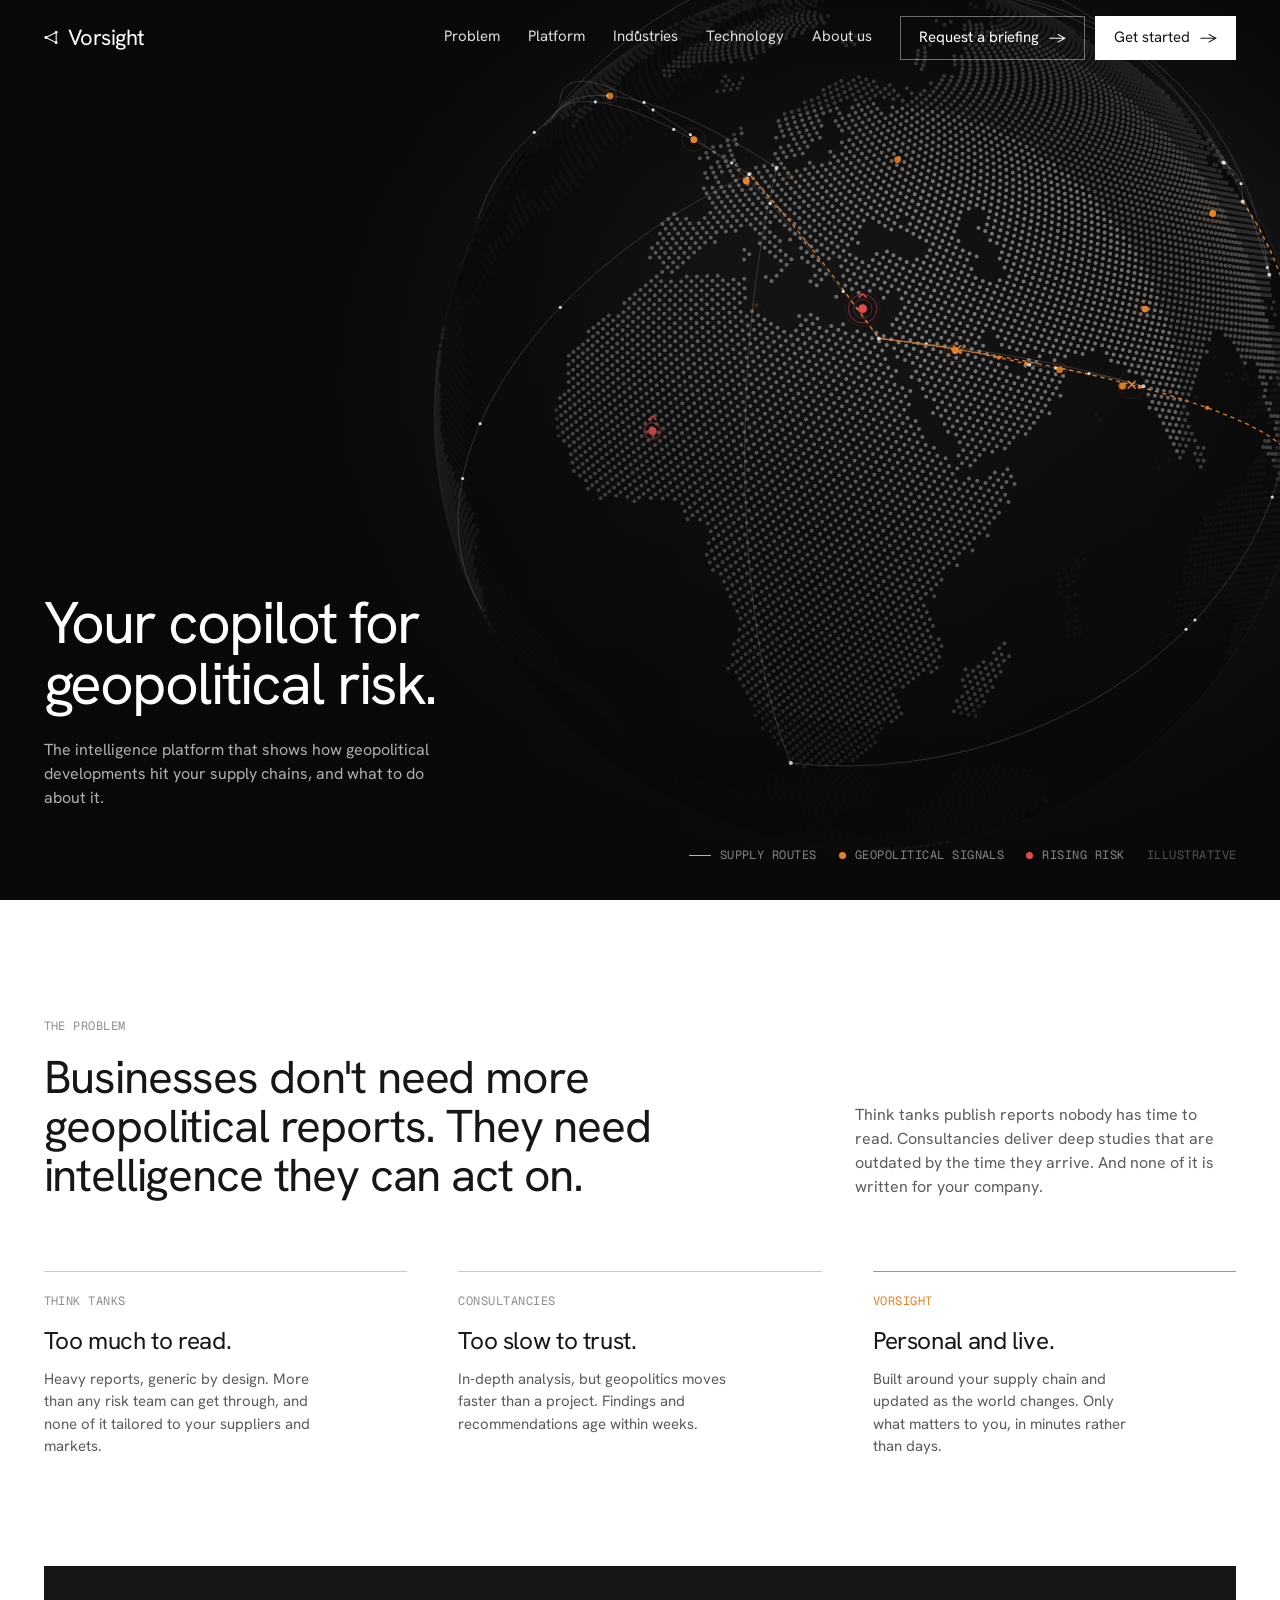
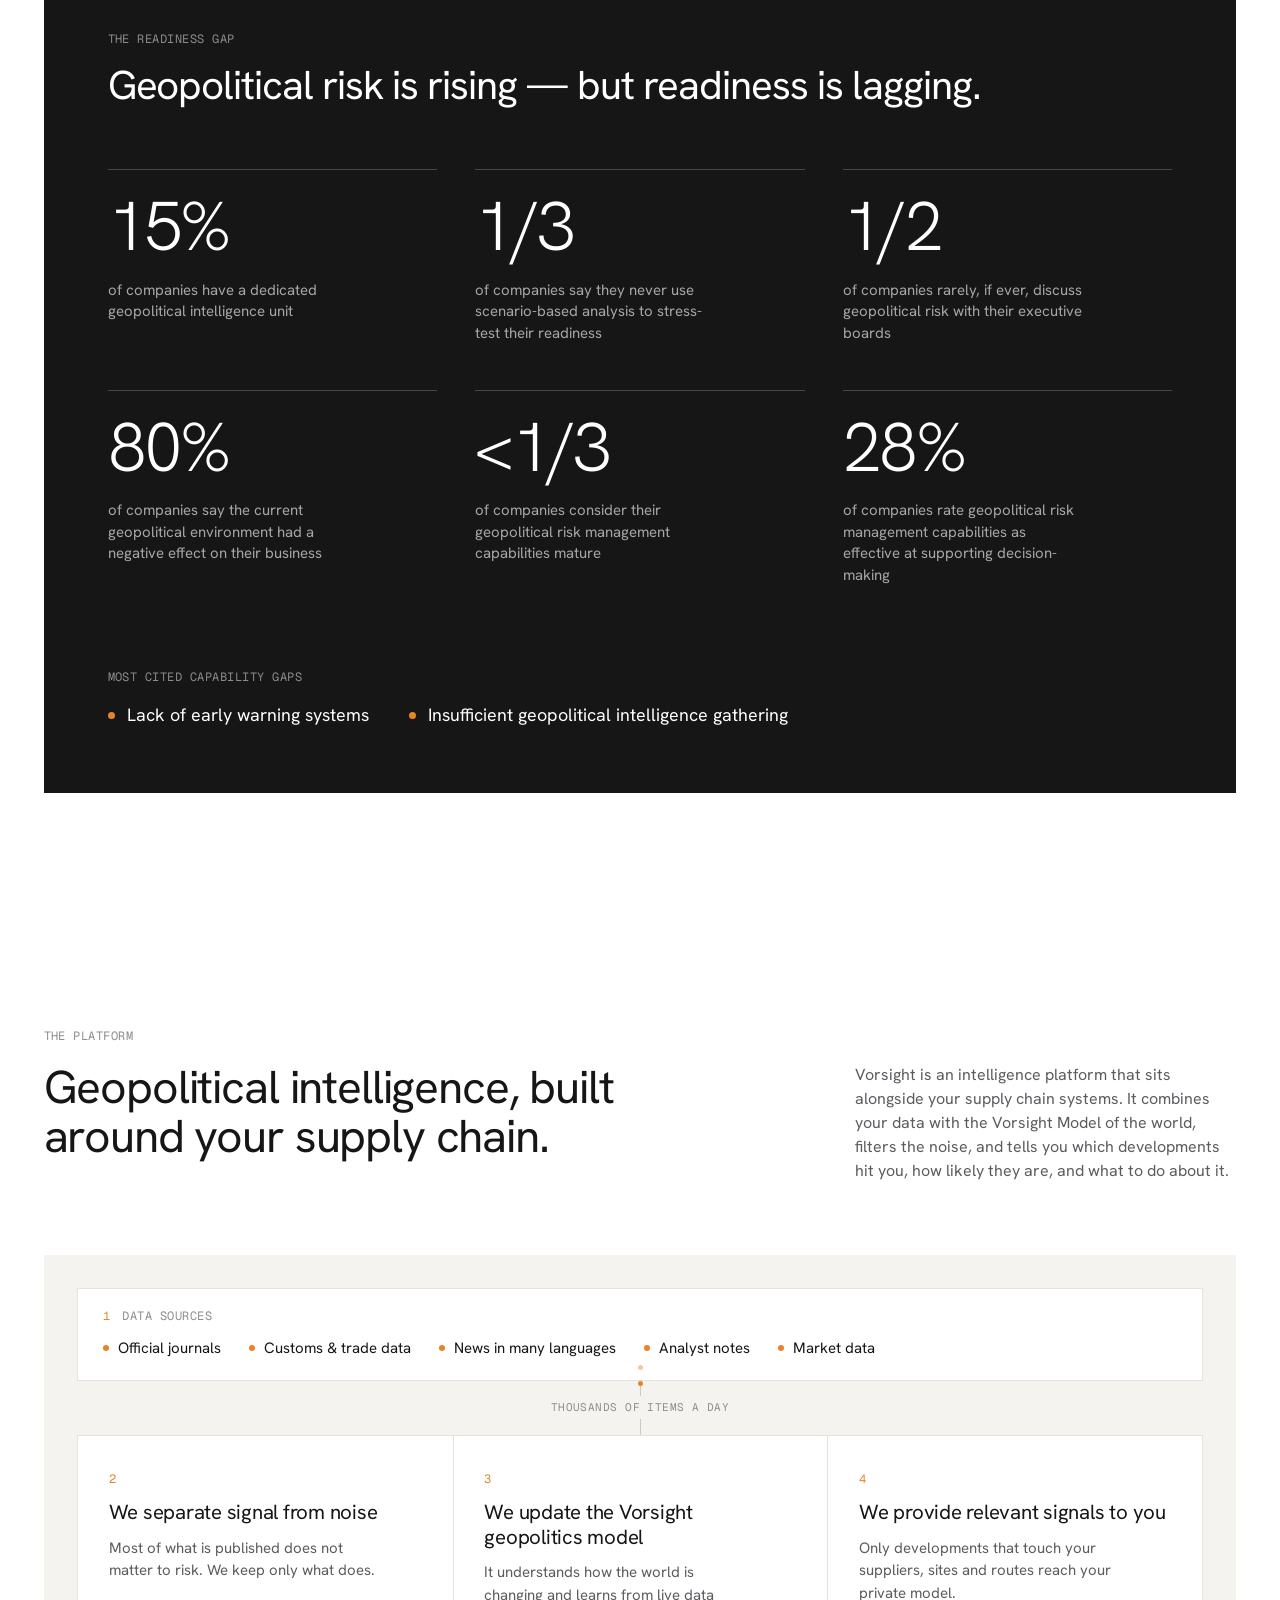
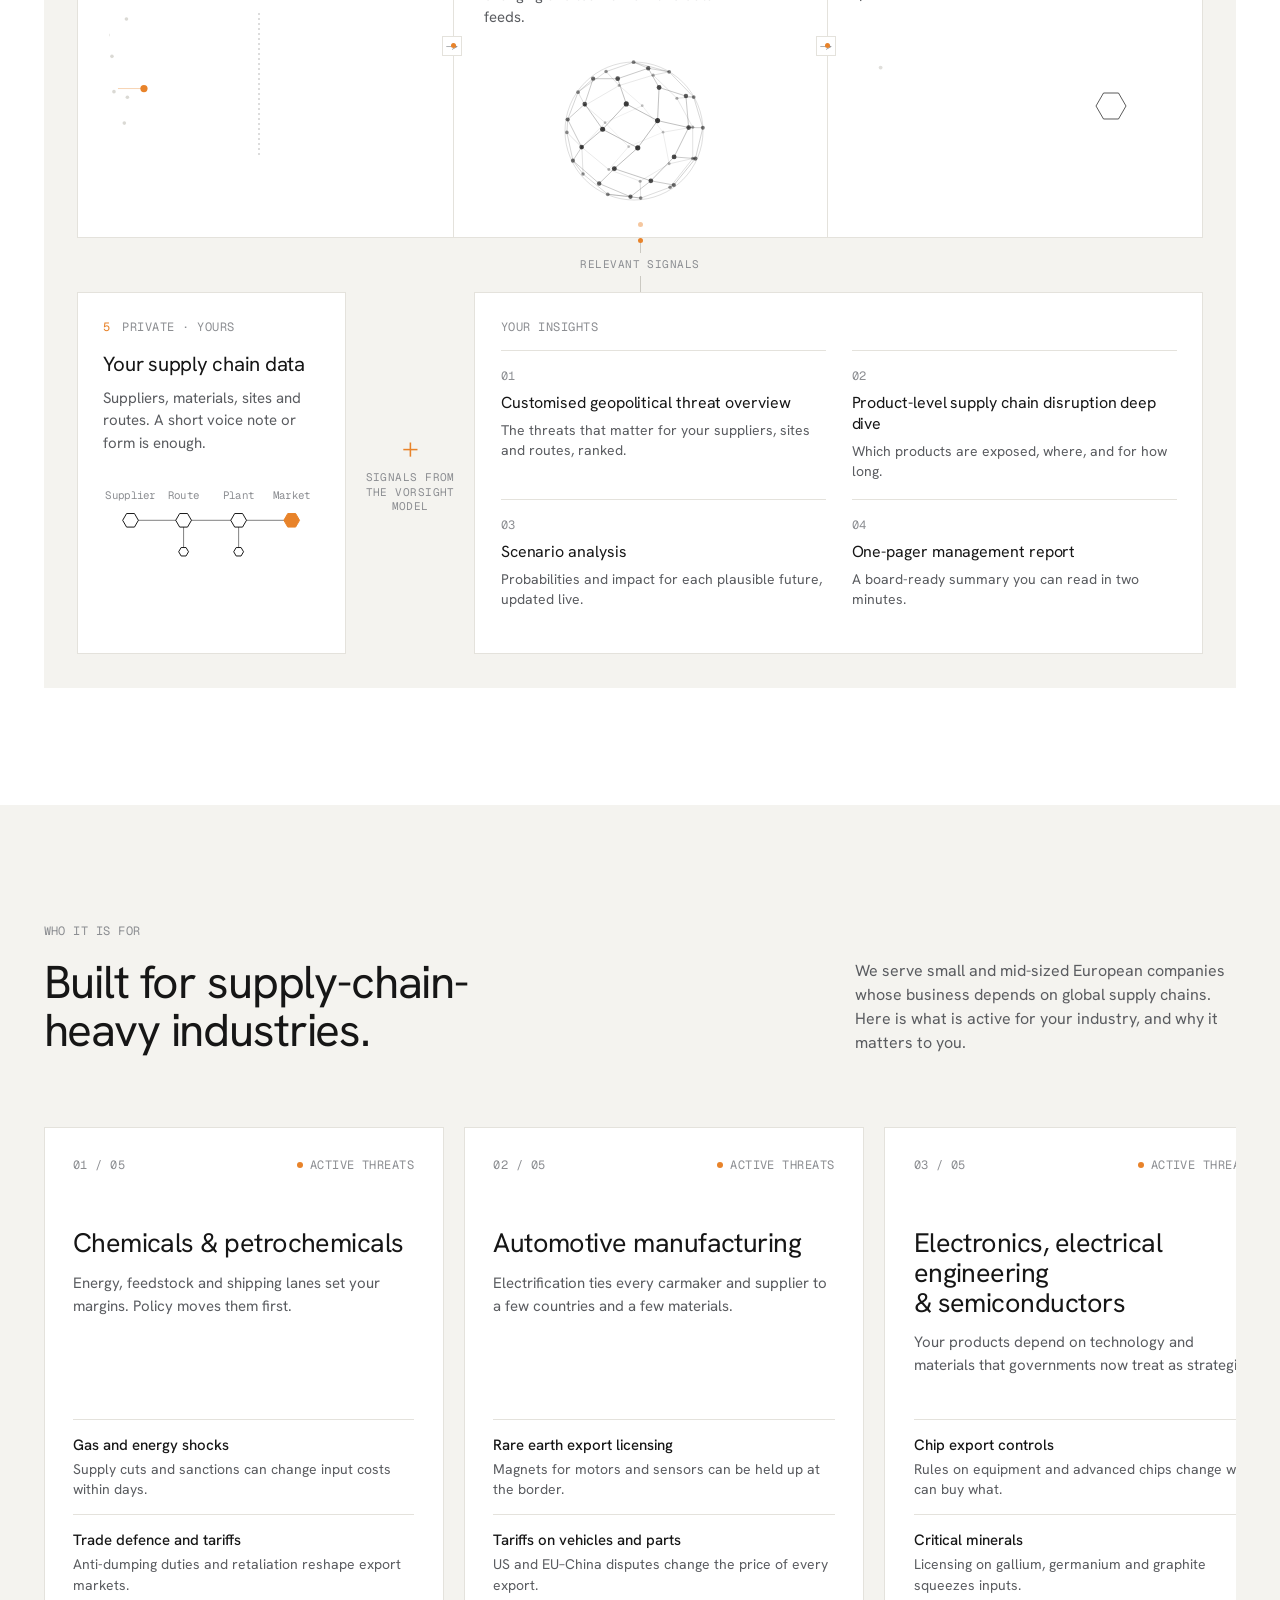
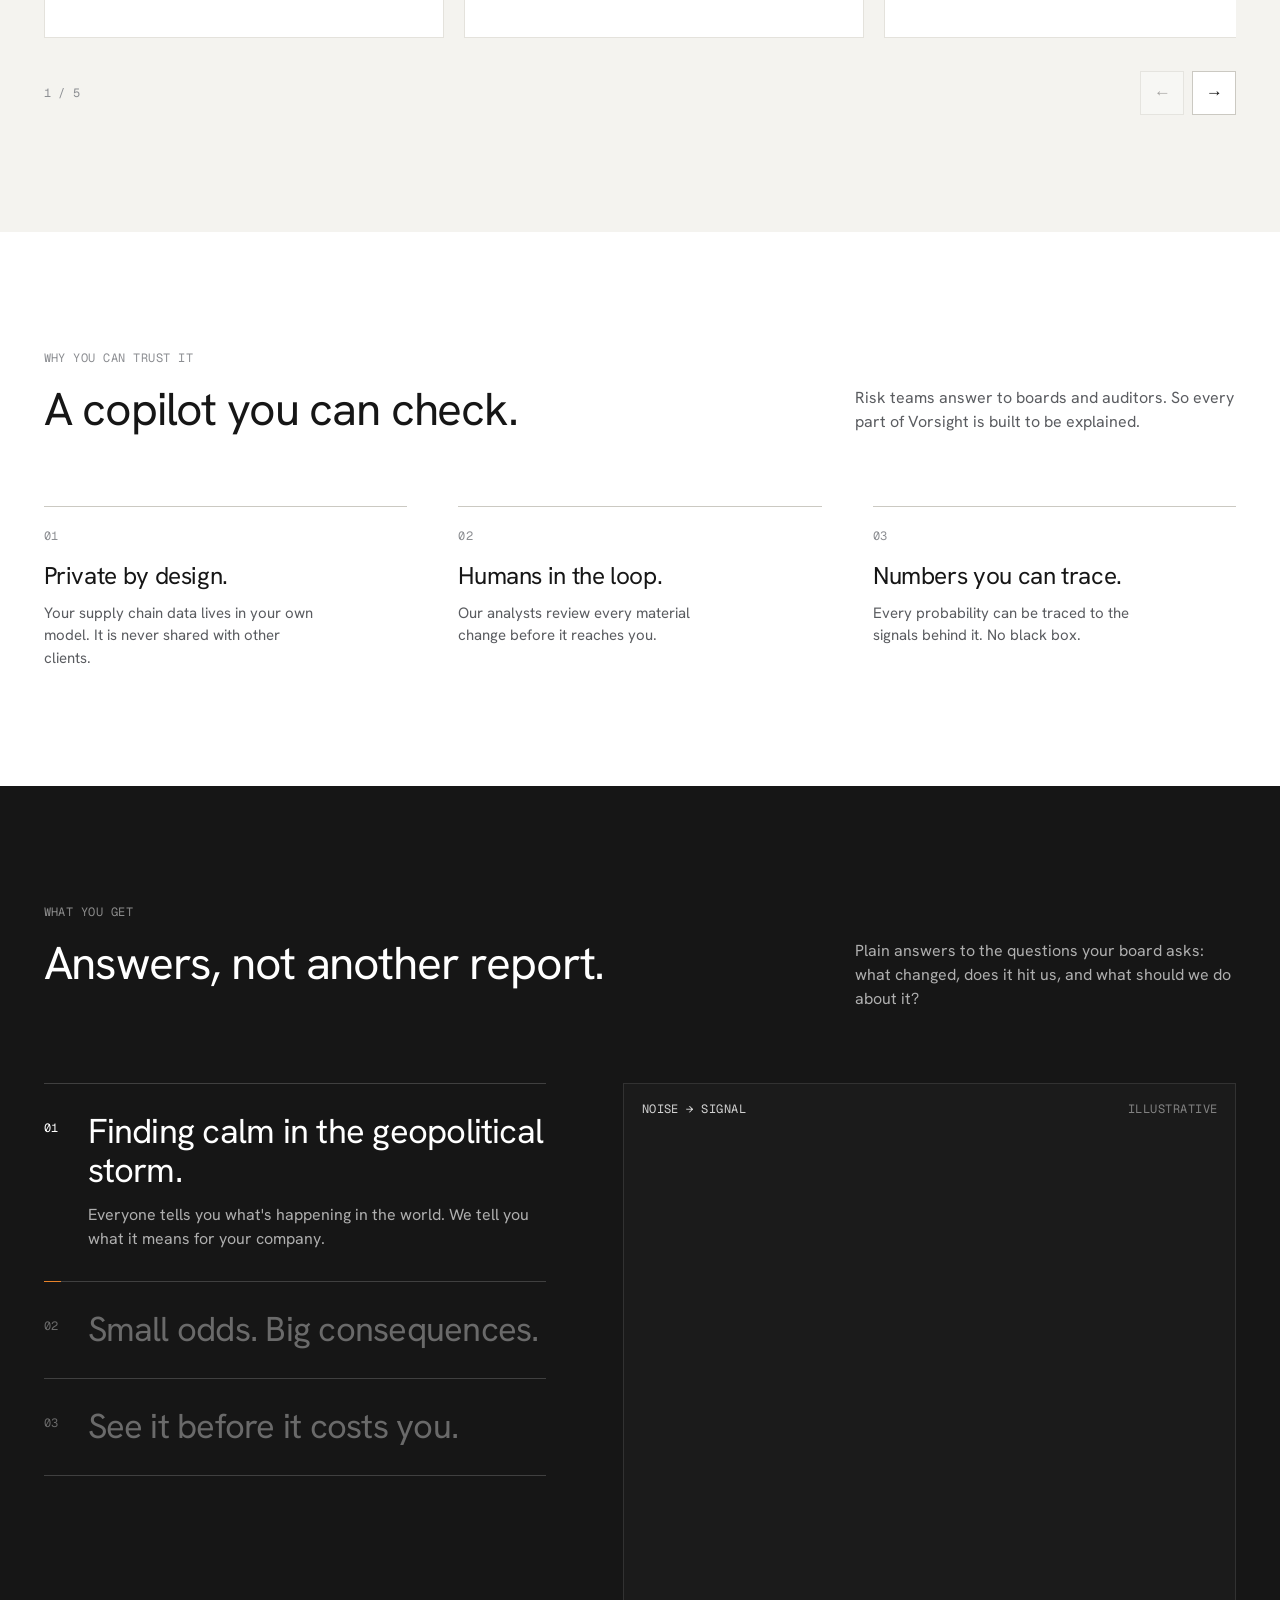
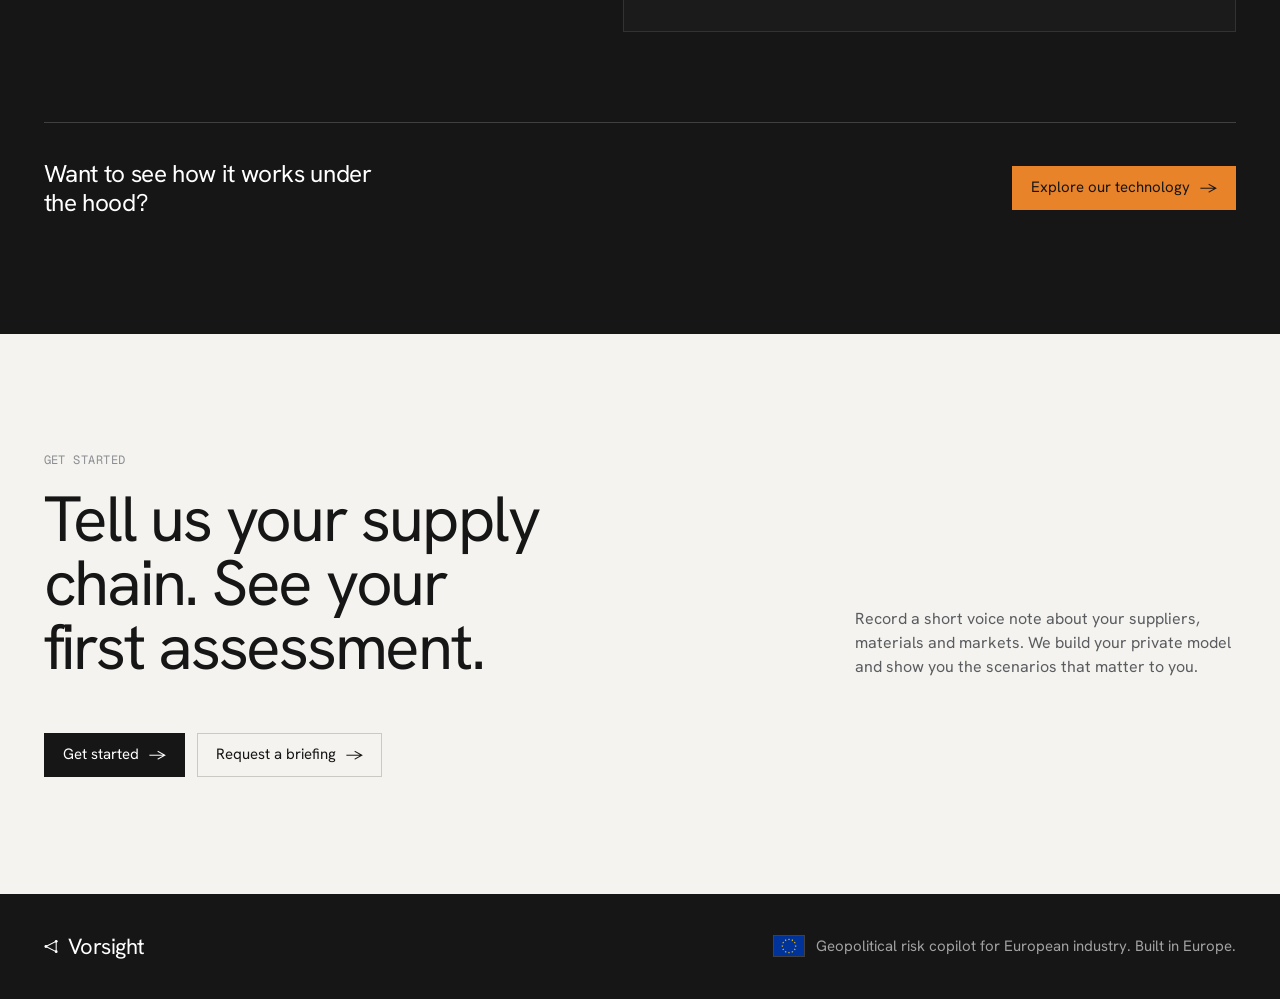
==== commit 1987d963: "Red rising-risk alerts, animated platform flow, simpler scenario graph, resilience copilot, aligned " ====
--- a/index.html
+++ b/index.html
@@ -51,6 +51,8 @@
   .hero-legend span{ display:inline-flex; align-items:center; gap:9px; }
   .hero-legend .ln{ width:22px; height:1px; background:rgba(255,255,255,0.7); }
   .hero-legend .dt{ width:7px; height:7px; border-radius:50%; background:var(--orange); }
+  .hero-legend .dt.red{ background:#E5484D; }
+  .hero-legend .il{ opacity:.6; }
   @media (max-width:760px){ .hero-legend{ display:none; } }
   .gp-tip{
     position:absolute; left:0; top:0; z-index:4; max-width:260px; pointer-events:none; opacity:0; transition:opacity .15s ease;
@@ -61,7 +63,8 @@
   /* ---------- problem ---------- */
   .readiness{ margin-top:clamp(88px,13vh,150px); padding:clamp(32px,5vw,72px); background:var(--dark); color:#fff; }
   .readiness .eyebrow{ color:rgba(255,255,255,0.5); }
-  .readiness h3{ margin:16px 0 clamp(40px,7vh,72px); max-width:20ch; font-size:var(--t-h2); line-height:1.06; letter-spacing:-0.025em; color:#fff; }
+  .readiness h3{ margin:16px 0 clamp(40px,7vh,72px); font-size:clamp(26px,3.15vw,46px); line-height:1.06; letter-spacing:-0.025em; color:#fff; white-space:nowrap; }
+  @media (max-width:900px){ .readiness h3{ white-space:normal; font-size:var(--t-h2); } }
   .stat-grid{ display:grid; grid-template-columns:repeat(3,minmax(0,1fr)); gap:0 clamp(20px,3vw,48px); }
   @media (max-width:860px){ .stat-grid{ grid-template-columns:repeat(2,minmax(0,1fr)); } }
   @media (max-width:520px){ .stat-grid{ grid-template-columns:1fr; } }
@@ -87,84 +90,74 @@
   .readiness{ margin-top:clamp(80px,12vh,140px); }
   .trust-sec{ background:#fff; }
 
-  /* ---------- platform overview: quiet boxes in an off-white frame, alive on interaction ---------- */
+  /* ---------- platform overview: a quiet flow of information ---------- */
   #platform{ background:#fff; }
-  .plat{ display:flex; flex-direction:column; gap:clamp(10px,1.2vw,16px); padding:clamp(16px,2.6vw,40px); background:var(--bg-subtle); }
+  .plat{ display:flex; flex-direction:column; padding:clamp(16px,2.6vw,40px); background:var(--bg-subtle); }
   .pbox{ background:#fff; border:1px solid var(--border); }
   .plbl{ display:block; font-family:var(--mono); font-size:var(--t-label); letter-spacing:0.04em; text-transform:uppercase; color:var(--ink-3); }
-  .plat-try{ display:flex; align-items:center; flex-wrap:wrap; gap:10px 18px; padding:0 2px 4px; }
-  .plat-chips{ display:flex; flex-wrap:wrap; gap:8px; }
-  .pchip{ padding:9px 14px; background:#fff; border:1px solid var(--border-strong); border-radius:0; font-family:var(--sans); font-size:var(--t-small); color:var(--ink-2); cursor:pointer; transition:border-color .2s, color .2s, background .2s; }
-  .pchip:hover{ border-color:var(--ink); color:var(--ink); }
-  .pchip.on{ background:var(--ink); border-color:var(--ink); color:#fff; }
-  .pchip:focus-visible{ outline:1px solid var(--ink); outline-offset:3px; }
-  .plat-note{ margin-left:auto; }
-  .psrc{ display:grid; grid-template-columns:minmax(0,1.25fr) minmax(0,1fr); gap:14px 32px; align-items:center; padding:18px clamp(16px,2vw,28px); }
-  .psrc-l{ display:flex; flex-wrap:wrap; gap:8px 24px; margin-top:10px; font-size:var(--t-small); color:var(--ink-2); }
-  .psrc-l li{ display:inline-flex; align-items:center; gap:8px; transition:color .3s; }
-  .psrc-l li::before{ content:""; width:6px; height:6px; border-radius:50%; background:var(--border-strong); transition:background .3s; }
-  .psrc-l li.on{ color:var(--ink); }
-  .psrc-l li.on::before{ background:var(--orange); animation:pdot 1s ease-in-out infinite; }
-  .pinc{ display:flex; align-items:center; gap:12px; font-size:var(--t-small); color:var(--ink); line-height:1.35; }
-  .pinc i{ flex-shrink:0; width:8px; height:8px; border-radius:50%; background:var(--orange); animation:pdot 1.2s ease-in-out infinite; }
-  .pmain{ position:relative; display:grid; grid-template-columns:repeat(4,minmax(0,1fr)); }
-  .ptrack{ position:absolute; left:0; right:0; top:0; height:2px; background:var(--border); }
-  .ptrack i{ display:block; height:100%; width:0; background:var(--orange); transition:width .9s ease; }
-  .pcol{ position:relative; padding:clamp(20px,2.4vw,34px); border-left:1px solid var(--border); opacity:.62; transition:opacity .5s ease; }
-  .pcol:first-of-type{ border-left:0; }
-  .pcol.on{ opacity:1; }
+  .pnum{ display:inline-block; font-family:var(--mono); font-size:var(--t-label); color:var(--orange); }
+  .psrc-h{ display:flex; align-items:center; gap:12px; }
+  .psrc{ padding:18px clamp(16px,2vw,28px) 20px; }
+  .psrc-l{ display:flex; flex-wrap:wrap; gap:8px 28px; margin-top:12px; font-size:var(--t-small); color:var(--ink); }
+  .psrc-l li{ display:inline-flex; align-items:center; gap:9px; }
+  .psrc-l li::before{ content:""; width:6px; height:6px; border-radius:50%; background:var(--orange); animation:pdot 2.4s ease-in-out infinite; }
+  .psrc-l li:nth-child(2)::before{ animation-delay:.5s; } .psrc-l li:nth-child(3)::before{ animation-delay:1s; } .psrc-l li:nth-child(4)::before{ animation-delay:1.5s; } .psrc-l li:nth-child(5)::before{ animation-delay:2s; }
+  @keyframes pdot{ 50%{ opacity:.25; } }
+
+  /* connectors with moving information dots */
+  .pdown{ position:relative; display:flex; align-items:center; justify-content:center; height:clamp(44px,6vh,60px); }
+  .pdown::before{ content:""; position:absolute; left:50%; top:0; bottom:0; width:1px; background:var(--border-strong); }
+  .pdown i{ position:absolute; left:50%; top:0; width:5px; height:5px; margin-left:-2.5px; border-radius:50%; background:var(--orange); animation:pdn 1.7s linear infinite; }
+  .pdown i::after{ content:""; position:absolute; left:0; top:-16px; width:5px; height:5px; border-radius:50%; background:var(--orange); opacity:.45; }
+  @keyframes pdn{ 0%{ top:0; opacity:0; } 15%{ opacity:1; } 85%{ opacity:1; } 100%{ top:calc(100% - 5px); opacity:0; } }
+  .pcap{ position:relative; padding:3px 12px; background:var(--bg-subtle); font-family:var(--mono); font-size:11px; letter-spacing:0.04em; text-transform:uppercase; color:var(--ink-3); }
+
+  .pflow{ display:grid; grid-template-columns:repeat(3,minmax(0,1fr)); }
+  .pcol{ position:relative; padding:clamp(20px,2.4vw,34px); border-left:1px solid var(--border); }
+  .pcol:first-child{ border-left:0; }
   .pcol:not(:last-child)::after{ content:"→"; position:absolute; right:-9px; top:50%; z-index:2; width:18px; height:18px; display:flex; align-items:center; justify-content:center; background:#fff; border:1px solid var(--border); font-size:11px; color:var(--ink-3); }
-  .ptag{ display:block; font-family:var(--mono); font-size:11px; letter-spacing:0.04em; text-transform:uppercase; color:var(--ink-3); }
-  .pn{ display:block; margin:clamp(22px,4vh,38px) 0 14px; font-family:var(--mono); font-size:var(--t-label); color:var(--ink-3); transition:color .4s; }
-  .pcol.on .pn{ color:var(--orange); }
+  .pcol:not(:last-child)::before{ content:""; position:absolute; right:-3px; top:calc(50% + 7px); z-index:3; width:5px; height:5px; border-radius:50%; background:var(--orange); animation:pflow 1.8s linear infinite; }
+  @keyframes pflow{ 0%{ transform:translateX(-34px); opacity:0; } 20%{ opacity:1; } 80%{ opacity:1; } 100%{ transform:translateX(34px); opacity:0; } }
+  .pcol .pnum{ margin-bottom:12px; }
   .pcol h3{ font-size:clamp(19px,1.6vw,23px); line-height:1.2; letter-spacing:-0.012em; }
-  .pcol p{ margin-top:12px; font-size:var(--t-small); line-height:1.5; color:var(--ink-2); max-width:30ch; }
-  .pv{ display:block; width:100%; max-width:240px; margin-top:clamp(18px,3vh,30px); color:var(--ink); overflow:visible; }
-  .pv1, .pv3{ height:auto; }
-  .pv2{ height:112px; }
-  .pv polygon{ fill:#fff; stroke:currentColor; stroke-width:1; transition:fill .4s, stroke .4s; }
-  .pv polygon.lit{ fill:var(--orange); stroke:var(--orange); animation:pdot 1.1s ease-in-out infinite; }
-  .pv path{ stroke:currentColor; opacity:.55; transition:stroke .4s, opacity .4s; }
-  .pv .lbl text{ font-family:var(--mono); font-size:11px; fill:var(--ink-3); stroke:none; letter-spacing:0.03em; }
-  .pv path.run{ stroke:var(--orange); opacity:1; stroke-dasharray:4 4; animation:pdash .8s linear infinite; }
-  .pv3 polygon{ animation:none; }
-  @keyframes pdash{ to{ stroke-dashoffset:-16; } }
-  @keyframes pdot{ 50%{ opacity:.3; } }
-  .pst{ margin-top:16px !important; min-height:2.9em; font-family:var(--mono); font-size:var(--t-label) !important; letter-spacing:0.02em; line-height:1.45 !important; color:var(--ink-3) !important; max-width:none !important; }
-  .pcol.on .pst{ color:var(--ink) !important; }
-  .pbar{ margin-top:clamp(18px,3vh,30px); max-width:240px; }
-  .pbar-h{ display:flex; justify-content:space-between; align-items:baseline; gap:10px; font-size:var(--t-small); }
-  .pbar-h b{ font-family:var(--sans); font-size:clamp(28px,2.4vw,36px); font-weight:300; letter-spacing:-0.03em; font-variant-numeric:tabular-nums; }
-  .pbar-t{ height:3px; margin-top:8px; background:var(--border); }
-  .pbar-t i{ display:block; height:100%; width:20%; background:var(--ink); transition:width 1.2s cubic-bezier(.4,0,.2,1); }
-  .pbar.alert .pbar-t i{ background:var(--orange); }
-  .pcol p.pbar-a{ display:flex; align-items:center; gap:9px; margin-top:12px; font-size:13px; color:var(--ink-3); }
-  .pbar-a i{ width:7px; height:7px; border-radius:50%; background:var(--border-strong); flex-shrink:0; }
-  .pbar.alert .pbar-a{ color:var(--ink); }
-  .pbar.alert .pbar-a i{ background:var(--orange); animation:pdot 1s ease-in-out infinite; }
-  .pout{ display:grid; grid-template-columns:repeat(3,minmax(0,1fr)); gap:clamp(10px,1.2vw,16px); }
-  .pout .pbox{ padding:16px clamp(16px,2vw,28px) 18px; }
-  .pout b{ display:block; margin-top:8px; min-height:2.7em; font-size:clamp(16px,1.25vw,18px); font-weight:400; line-height:1.35; letter-spacing:-0.005em; }
-  .pout b.fresh{ animation:fadeUp .5s ease both; }
-  @keyframes fadeUp{ from{ opacity:0; transform:translateY(6px); } }
+  .pcol p{ margin-top:12px; font-size:var(--t-small); line-height:1.5; color:var(--ink-2); max-width:34ch; }
+  .pv{ display:block; width:100%; max-width:300px; margin-top:clamp(18px,3vh,28px); color:var(--ink); }
+  .pv2, .pv3, .pv4{ height:150px; }
+  .pown{ padding:clamp(18px,2vw,28px); }
+  .pown h3{ margin-top:16px; font-size:clamp(19px,1.6vw,23px); line-height:1.2; letter-spacing:-0.012em; }
+  .pown p{ margin-top:10px; font-size:var(--t-small); line-height:1.5; color:var(--ink-2); max-width:30ch; }
+  .pv1{ height:auto; max-width:230px; overflow:visible; }
+  .pv1 polygon{ fill:#fff; stroke:currentColor; stroke-width:1; }
+  .pv1 polygon.lit{ fill:var(--orange); stroke:var(--orange); animation:pdot 1.4s ease-in-out infinite; }
+  .pv1 path{ stroke:currentColor; opacity:.55; }
+  .pv1 .lbl text{ font-family:var(--mono); font-size:11px; fill:var(--ink-3); stroke:none; letter-spacing:0.03em; }
+
+  .plow{ display:grid; grid-template-columns:minmax(0,0.85fr) auto minmax(0,2.3fr); align-items:stretch; gap:0; }
+  .pplus{ display:flex; flex-direction:column; align-items:center; justify-content:center; gap:8px; width:clamp(96px,10vw,150px); padding:0 8px; text-align:center; }
+  .pplus b{ font-family:var(--sans); font-size:30px; font-weight:300; line-height:1; color:var(--orange); }
+  .pplus span{ font-family:var(--mono); font-size:11px; letter-spacing:0.04em; text-transform:uppercase; color:var(--ink-3); line-height:1.35; }
+  .pins{ padding:clamp(18px,2vw,28px); }
+  .pins-g{ display:grid; grid-template-columns:1fr 1fr; gap:0 clamp(16px,2vw,32px); margin-top:14px; }
+  .pi{ position:relative; padding:16px 0 18px; border-top:1px solid var(--border); }
+  .pi::before{ content:""; position:absolute; left:0; top:-1px; height:1px; width:0; background:var(--orange); animation:pfill 8s linear infinite; }
+  .pi:nth-child(2)::before{ animation-delay:2s; } .pi:nth-child(3)::before{ animation-delay:4s; } .pi:nth-child(4)::before{ animation-delay:6s; }
+  @keyframes pfill{ 0%{ width:0; opacity:1; } 22%{ width:100%; opacity:1; } 40%{ width:100%; opacity:0; } 100%{ width:0; opacity:0; } }
+  .pi-n{ display:block; font-family:var(--mono); font-size:var(--t-label); color:var(--ink-3); }
+  .pi b{ display:block; margin-top:8px; font-size:clamp(16px,1.25vw,18px); font-weight:400; line-height:1.3; letter-spacing:-0.005em; }
+  .pi p{ margin-top:6px; font-size:14px; line-height:1.45; color:var(--ink-2); }
   @media (max-width:980px){
-    .pmain{ grid-template-columns:1fr 1fr; }
-    .pcol:nth-of-type(3){ border-left:0; }
-    .pcol:nth-of-type(n+3){ border-top:1px solid var(--border); }
-    .pcol:not(:last-child)::after{ display:none; }
-    .psrc{ grid-template-columns:1fr; }
-  }
-  @media (max-width:620px){
-    .pmain{ grid-template-columns:1fr; }
-    .pcol{ border-left:0; border-top:1px solid var(--border); opacity:1; }
-    .pcol:first-of-type{ border-top:0; }
-    .ptrack{ display:none; }
-    .pout{ grid-template-columns:1fr; }
-    .plat-note{ margin-left:0; }
-  }
+    .pflow{ grid-template-columns:1fr; }
+    .pcol{ border-left:0; border-top:1px solid var(--border); }
+    .pcol:first-child{ border-top:0; }
+    .pcol:not(:last-child)::after, .pcol:not(:last-child)::before{ display:none; }
+    .plow{ grid-template-columns:1fr; }
+    .pplus{ width:auto; flex-direction:row; justify-content:center; padding:14px 0; }
+    .pplus span{ text-align:left; }
+  }
+  @media (max-width:620px){ .pins-g{ grid-template-columns:1fr; } }
   @media (prefers-reduced-motion: reduce){
-    .pcol{ opacity:1; } .pv polygon.lit, .pinc i, .psrc-l li.on::before, .pbar.alert .pbar-a i, .pv path.run{ animation:none; }
-    .ptrack i, .pbar-t i{ transition:none; }
+    .psrc-l li::before, .pdown i, .pcol::before, .pi::before, .pv1 polygon.lit{ animation:none; }
+    .pi::before{ width:100%; opacity:.0; }
   }
 
   /* ---------- industries carousel ---------- */
@@ -176,7 +169,7 @@
   .car-track::-webkit-scrollbar{ display:none; }
   .car-track:focus-visible{ outline:1px solid var(--ink); outline-offset:6px; }
   .ind{
-    flex:0 0 min(400px,84vw); scroll-snap-align:start; display:flex; flex-direction:column; min-height:480px;
+    flex:0 0 min(400px,84vw); scroll-snap-align:start; display:flex; flex-direction:column; min-height:420px;
     padding:clamp(22px,2.2vw,32px); background:#fff; border:1px solid var(--border);
   }
   .ind-top{ display:flex; justify-content:space-between; align-items:center; gap:12px; margin-bottom:clamp(36px,6vh,64px); }
@@ -313,7 +306,7 @@
     </div>
   </div>
 
-  <div class="hero-legend" aria-hidden="true"><span><i class="ln"></i>Supply routes</span><span><i class="dt"></i>Geopolitical signals</span></div>
+  <div class="hero-legend" aria-hidden="true"><span><i class="ln"></i>Supply routes</span><span><i class="dt"></i>Geopolitical signals</span><span><i class="dt red"></i>Rising risk</span><span class="il">Illustrative</span></div>
   <div class="gp-tip" id="gp-tip" role="status"></div>
 </section>
 
@@ -388,73 +381,55 @@
     <div class="section-head reveal">
       <div class="eyebrow">THE PLATFORM</div>
       <h2>Geopolitical intelligence, built around your supply chain.</h2>
-      <p>Vorsight is an intelligence platform that sits alongside your supply chain systems. It combines your data with a live model of the world, filters the noise, and tells you which developments hit you, how likely they are, and what to do about it.</p>
-    </div>
-
-    <div class="plat reveal" id="plat">
-      <div class="plat-try">
-        <span class="plbl">Try a signal</span>
-        <div class="plat-chips" role="group" aria-label="Choose a sample signal">
-          <button type="button" class="pchip on" data-s="0">Red Sea closure</button>
-          <button type="button" class="pchip" data-s="1">Gas supply cut</button>
-          <button type="button" class="pchip" data-s="2">Rare earth licensing</button>
-          <button type="button" class="pchip" data-s="3">New tariffs</button>
-        </div>
-        <span class="plbl plat-note">Illustrative example</span>
+      <p>Vorsight is an intelligence platform that sits alongside your supply chain systems. It combines your data with the Vorsight Model of the world, filters the noise, and tells you which developments hit you, how likely they are, and what to do about it.</p>
+    </div>
+
+    <div class="plat reveal" id="plat" role="img" aria-label="Flow diagram: global data sources feed a step that separates signal from noise, which updates the Vorsight geopolitics model. Relevant signals go to you. Your supply chain data plus those signals produce four insights.">
+      <div class="pbox psrc">
+        <div class="psrc-h"><span class="pnum">1</span><span class="plbl">Data sources</span></div>
+        <ul class="psrc-l"><li>Official journals</li><li>Customs &amp; trade data</li><li>News in many languages</li><li>Analyst notes</li><li>Market data</li></ul>
       </div>
-
-      <div class="pbox psrc">
-        <div>
-          <span class="plbl">Global data sources</span>
-          <ul class="psrc-l"><li>Official journals</li><li>Customs &amp; trade data</li><li>News in many languages</li><li>Analyst notes</li><li>Market data</li></ul>
-        </div>
-        <p class="pinc"><i></i><span id="plat-inc">Incoming: shipping lines suspend Suez transits</span></p>
+      <div class="pdown"><i></i><span class="pcap">Thousands of items a day</span></div>
+
+      <div class="pbox pflow">
+        <div class="pcol">
+          <span class="pnum">2</span>
+          <h3>We separate signal from noise</h3>
+          <p>Most of what is published does not matter to risk. We keep only what does.</p>
+          <canvas class="pv pv2" id="pv2" aria-hidden="true"></canvas>
+        </div>
+        <div class="pcol">
+          <span class="pnum">3</span>
+          <h3>We update the Vorsight geopolitics model</h3>
+          <p>It understands how the world is changing and learns from live data feeds.</p>
+          <canvas class="pv pv3" id="pv3" aria-hidden="true"></canvas>
+        </div>
+        <div class="pcol">
+          <span class="pnum">4</span>
+          <h3>We provide relevant signals to you</h3>
+          <p>Only developments that touch your suppliers, sites and routes reach your private model.</p>
+          <canvas class="pv pv4" id="pv4" aria-hidden="true"></canvas>
+        </div>
       </div>
-
-      <div class="pbox pmain">
-        <div class="ptrack" aria-hidden="true"><i></i></div>
-        <div class="pcol on" data-i="0">
-          <span class="ptag">Private · yours</span>
-          <span class="pn">1</span>
-          <h3>You share your supply chain</h3>
+      <div class="pdown"><i></i><span class="pcap">Relevant signals</span></div>
+
+      <div class="plow">
+        <div class="pbox pown">
+          <div class="psrc-h"><span class="pnum">5</span><span class="plbl">Private · yours</span></div>
+          <h3>Your supply chain data</h3>
           <p>Suppliers, materials, sites and routes. A short voice note or form is enough.</p>
-          <svg class="pv pv1" viewBox="0 0 220 96" fill="none" aria-hidden="true"><g stroke-width="1"><path d="M28 40H192M82 40V72M138 40V72"/><polygon data-n="0" points="24.0,33.1 32.0,33.1 36.0,40.0 32.0,46.9 24.0,46.9 20.0,40.0"/><polygon data-n="1" points="78.0,33.1 86.0,33.1 90.0,40.0 86.0,46.9 78.0,46.9 74.0,40.0"/><polygon data-n="2" points="134.0,33.1 142.0,33.1 146.0,40.0 142.0,46.9 134.0,46.9 130.0,40.0"/><polygon data-n="3" points="188.0,33.1 196.0,33.1 200.0,40.0 196.0,46.9 188.0,46.9 184.0,40.0"/><polygon  points="79.5,67.7 84.5,67.7 87.0,72.0 84.5,76.3 79.5,76.3 77.0,72.0"/><polygon  points="135.5,67.7 140.5,67.7 143.0,72.0 140.5,76.3 135.5,76.3 133.0,72.0"/></g><g class="lbl" text-anchor="middle"><text x="28" y="18">Supplier</text><text x="82" y="18">Route</text><text x="138" y="18">Plant</text><text x="192" y="18">Market</text></g></svg>
-          <p class="pst" id="pst0">Mapped: supplier, route, plant, market</p>
-        </div>
-        <div class="pcol" data-i="1">
-          <span class="ptag">Shared · the world</span>
-          <span class="pn">2</span>
-          <h3>We separate signal from noise</h3>
-          <p>Thousands of items a day, filtered down to the developments that actually move risk.</p>
-          <canvas class="pv pv2" id="pv2" aria-hidden="true"></canvas>
-          <p class="pst" id="pst1">Reading thousands of items</p>
-        </div>
-        <div class="pcol" data-i="2">
-          <span class="ptag">Shared · the world</span>
-          <span class="pn">3</span>
-          <h3>Our geopolitics model updates in real time</h3>
-          <p>It understands how the world is changing and learns from live data feeds.</p>
-          <svg class="pv pv3" viewBox="0 0 220 96" fill="none" aria-hidden="true"><g stroke-width="1"><path class="pe" id="pe0" d="M110 16V48"/><path class="pe" id="pe1" d="M110 48L40 84"/><path class="pe" id="pe2" d="M110 48L80 84"/><path class="pe" id="pe3" d="M110 48L140 84"/><path class="pe" id="pe4" d="M110 48L180 84"/><polygon class="hx" id="hx0" points="107.0,10.8 113.0,10.8 116.0,16.0 113.0,21.2 107.0,21.2 104.0,16.0"/><polygon class="hx" id="hx1" points="106.5,41.9 113.5,41.9 117.0,48.0 113.5,54.1 106.5,54.1 103.0,48.0"/><polygon class="hx" data-l="0" points="37.5,79.7 42.5,79.7 45.0,84.0 42.5,88.3 37.5,88.3 35.0,84.0"/><polygon class="hx" data-l="1" points="77.5,79.7 82.5,79.7 85.0,84.0 82.5,88.3 77.5,88.3 75.0,84.0"/><polygon class="hx" data-l="2" points="137.5,79.7 142.5,79.7 145.0,84.0 142.5,88.3 137.5,88.3 135.0,84.0"/><polygon class="hx" data-l="3" points="177.5,79.7 182.5,79.7 185.0,84.0 182.5,88.3 177.5,88.3 175.0,84.0"/></g></svg>
-          <p class="pst" id="pst2">Model up to date</p>
-        </div>
-        <div class="pcol" data-i="3">
-          <span class="ptag">Private · yours</span>
-          <span class="pn">4</span>
-          <h3>Your model updates and alerts you</h3>
-          <p>Only relevant signals reach your private model, refresh your scenarios and flag disruption to your supply chain.</p>
-          <div class="pbar">
-            <div class="pbar-h"><span id="pb-l">Route disruption</span><b id="pb-n">20%</b></div>
-            <div class="pbar-t"><i id="pb-i"></i></div>
-            <p class="pbar-a"><i></i><span id="pb-a">No alert</span></p>
+          <svg class="pv pv1" viewBox="0 0 220 96" fill="none" aria-hidden="true"><g stroke-width="1"><path d="M28 40H192M82 40V72M138 40V72"/><polygon  points="24.0,33.1 32.0,33.1 36.0,40.0 32.0,46.9 24.0,46.9 20.0,40.0"/><polygon  points="78.0,33.1 86.0,33.1 90.0,40.0 86.0,46.9 78.0,46.9 74.0,40.0"/><polygon  points="134.0,33.1 142.0,33.1 146.0,40.0 142.0,46.9 134.0,46.9 130.0,40.0"/><polygon class="lit" points="188.0,33.1 196.0,33.1 200.0,40.0 196.0,46.9 188.0,46.9 184.0,40.0"/><polygon  points="79.5,67.7 84.5,67.7 87.0,72.0 84.5,76.3 79.5,76.3 77.0,72.0"/><polygon  points="135.5,67.7 140.5,67.7 143.0,72.0 140.5,76.3 135.5,76.3 133.0,72.0"/></g><g class="lbl" text-anchor="middle"><text x="28" y="18">Supplier</text><text x="82" y="18">Route</text><text x="138" y="18">Plant</text><text x="192" y="18">Market</text></g></svg>
+        </div>
+        <div class="pplus" aria-hidden="true"><b>+</b><span>Signals from the Vorsight Model</span></div>
+        <div class="pbox pins">
+          <span class="plbl">Your insights</span>
+          <div class="pins-g">
+            <div class="pi"><span class="pi-n">01</span><b>Customised geopolitical threat overview</b><p>The threats that matter for your suppliers, sites and routes, ranked.</p></div>
+            <div class="pi"><span class="pi-n">02</span><b>Product-level supply chain disruption deep dive</b><p>Which products are exposed, where, and for how long.</p></div>
+            <div class="pi"><span class="pi-n">03</span><b>Scenario analysis</b><p>Probabilities and impact for each plausible future, updated live.</p></div>
+            <div class="pi"><span class="pi-n">04</span><b>One-pager management report</b><p>A board-ready summary you can read in two minutes.</p></div>
           </div>
-          <p class="pst" id="pst3">Your scenarios are current</p>
-        </div>
-      </div>
-
-      <div class="pout">
-        <div class="pbox"><span class="plbl">Updated scenario analysis</span><b id="po0">Route disruption: 20% to 55%</b></div>
-        <div class="pbox"><span class="plbl">Supply chain disruption alert</span><b id="po1">Asia–Europe sea freight delayed by about two weeks</b></div>
-        <div class="pbox"><span class="plbl">Recommended action</span><b id="po2">Book alternative capacity, extend inventory cover</b></div>
+        </div>
       </div>
     </div>
   </div>
@@ -475,31 +450,31 @@
           <div class="ind-top"><span class="ind-k">01 / 05</span><span class="ind-live"><i></i>Active threats</span></div>
           <h3>Chemicals &amp; petrochemicals</h3>
           <p class="ind-lead">Energy, feedstock and shipping lanes set your margins. Policy moves them first.</p>
-          <ul class="ind-th"><li><b>Gas and energy shocks</b><span>Supply cuts and sanctions can change input costs within days.</span></li><li><b>Trade defence and tariffs</b><span>Anti-dumping duties and retaliation reshape export markets.</span></li><li><b>Shipping chokepoints</b><span>Red Sea and Gulf disruption delays feedstock and deliveries.</span></li></ul>
+          <ul class="ind-th"><li><b>Gas and energy shocks</b><span>Supply cuts and sanctions can change input costs within days.</span></li><li><b>Trade defence and tariffs</b><span>Anti-dumping duties and retaliation reshape export markets.</span></li></ul>
         </article>
         <article class="ind">
           <div class="ind-top"><span class="ind-k">02 / 05</span><span class="ind-live"><i></i>Active threats</span></div>
           <h3>Automotive manufacturing</h3>
           <p class="ind-lead">Electrification ties every carmaker and supplier to a few countries and a few materials.</p>
-          <ul class="ind-th"><li><b>Rare earth export licensing</b><span>Magnets for motors and sensors can be held up at the border.</span></li><li><b>Tariffs on vehicles and parts</b><span>US and EU–China disputes change the price of every export.</span></li><li><b>Chip supply concentration</b><span>Export controls and tension around a few fabs.</span></li></ul>
+          <ul class="ind-th"><li><b>Rare earth export licensing</b><span>Magnets for motors and sensors can be held up at the border.</span></li><li><b>Tariffs on vehicles and parts</b><span>US and EU–China disputes change the price of every export.</span></li></ul>
         </article>
         <article class="ind">
           <div class="ind-top"><span class="ind-k">03 / 05</span><span class="ind-live"><i></i>Active threats</span></div>
           <h3>Electronics, electrical engineering &amp; semiconductors</h3>
           <p class="ind-lead">Your products depend on technology and materials that governments now treat as strategic.</p>
-          <ul class="ind-th"><li><b>Chip export controls</b><span>Rules on equipment and advanced chips change who can buy what.</span></li><li><b>Critical minerals</b><span>Licensing on gallium, germanium and graphite squeezes inputs.</span></li><li><b>Taiwan Strait risk</b><span>Advanced chip output is concentrated in one exposed place.</span></li></ul>
+          <ul class="ind-th"><li><b>Chip export controls</b><span>Rules on equipment and advanced chips change who can buy what.</span></li><li><b>Critical minerals</b><span>Licensing on gallium, germanium and graphite squeezes inputs.</span></li></ul>
         </article>
         <article class="ind">
           <div class="ind-top"><span class="ind-k">04 / 05</span><span class="ind-live"><i></i>Active threats</span></div>
           <h3>Food, beverage &amp; FMCG</h3>
           <p class="ind-lead">Thin margins and fast turnover leave no room for a blocked port or a new duty.</p>
-          <ul class="ind-th"><li><b>Shipping and canal disruption</b><span>Red Sea and Panama bottlenecks lift freight costs and delay stock.</span></li><li><b>Fertiliser and grain trade</b><span>Black Sea tension and export bans move input prices.</span></li><li><b>Retaliatory tariffs</b><span>Agri-food is the first target in trade disputes.</span></li></ul>
+          <ul class="ind-th"><li><b>Shipping and canal disruption</b><span>Red Sea and Panama bottlenecks lift freight costs and delay stock.</span></li><li><b>Fertiliser and grain trade</b><span>Black Sea tension and export bans move input prices.</span></li></ul>
         </article>
         <article class="ind">
           <div class="ind-top"><span class="ind-k">05 / 05</span><span class="ind-live"><i></i>Active threats</span></div>
           <h3>Pharmaceuticals &amp; life sciences</h3>
           <p class="ind-lead">A single missing ingredient or a delayed cold chain can stop a product line.</p>
-          <ul class="ind-th"><li><b>Active ingredient concentration</b><span>Key inputs come from a few countries that can restrict exports.</span></li><li><b>Tariffs on pharma imports</b><span>New duties reshape pricing and where you manufacture.</span></li><li><b>Logistics hub disruption</b><span>Cold chains depend on a handful of air and sea hubs.</span></li></ul>
+          <ul class="ind-th"><li><b>Active ingredient concentration</b><span>Key inputs come from a few countries that can restrict exports.</span></li><li><b>Tariffs on pharma imports</b><span>New duties reshape pricing and where you manufacture.</span></li></ul>
         </article>
       </div>
       <div class="car-ctl">
@@ -673,6 +648,14 @@
       ['Export ban on a key ingredient',22.5,114],['Customs checks slow EU–UK freight',51.1,1.3],['Fertiliser exports restricted',46,30],['Tariffs hit retaliation list',39,116]
     ];
 
+    /* rising political risk: fewer, longer-lived red alerts at real hotspots */
+    var ALERTS=[
+      ['Tension rises around the Taiwan Strait',24,119.5],['Red Sea attacks escalate again',15,42],['Gulf shipping risk rises near Hormuz',26.5,56.5],
+      ['Black Sea escalation threatens grain and fertiliser flows',44.5,34],['South China Sea standoff intensifies',12,114],['Korean Peninsula tensions climb',38,127.5],
+      ['Baltic infrastructure sabotage fears grow',58,20],['Sahel instability disrupts mineral supply',15,0],['Border clashes raise risk in South Asia',32,74],
+      ['Eastern Mediterranean standoff widens',34,30]
+    ];
+    var RED='#E5484D', nextRisk=1200, maxRisk=6;
     var W=0,H=0,dpr=1,cx=0,cy=0,R=0,lam0=18*rad,phi0=20*rad,sp0=Math.sin(phi0),cp0=Math.cos(phi0);
     var act=[], visible=true, last=0, nextSpawn=0, nextBurst=2500, burst=0, burstAt=null, hov=-1, tipUntil=0, maxAct=34, copyEl=hero.querySelector('.hero-copy');
 
@@ -688,8 +671,8 @@
       W=hero.clientWidth; H=hero.clientHeight; if(!W) return;
       [gc,sc].forEach(function(c){ c.width=Math.round(W*dpr); c.height=Math.round(H*dpr); });
       g.setTransform(dpr,0,0,dpr,0,0); s.setTransform(dpr,0,0,dpr,0,0);
-      if(W>=760){ cx=W*0.68; cy=H*0.46; R=Math.min(H*0.55,W*0.34); maxAct=34; }
-      else { cx=W*0.5; cy=H*0.3; R=Math.min(W*0.64,H*0.33); maxAct=18; }
+      if(W>=760){ cx=W*0.68; cy=H*0.46; R=Math.min(H*0.55,W*0.34); maxAct=34; maxRisk=6; }
+      else { cx=W*0.5; cy=H*0.3; R=Math.min(W*0.64,H*0.33); maxAct=18; maxRisk=4; }
       if(reduce) frame(0);
     }
     function pj(sp,cp,lam,f){
@@ -746,17 +729,22 @@
       });
     }
 
-    function addSignal(t,text,la,lo,route,idx){
-      var o={t:text,sp:Math.sin(la),cp:Math.cos(la),lam:lo,born:t,life:reduce?1e12:2400+Math.random()*2400,route:route};
+    function addSignal(t,text,la,lo,route,idx,kind){
+      var risk=kind==='risk';
+      var o={t:(risk?'Rising risk: ':'')+text,kind:kind,sp:Math.sin(la),cp:Math.cos(la),lam:lo,born:t,life:reduce?1e12:(risk?6500+Math.random()*4000:2400+Math.random()*2400),route:route};
       var p=proj(o.sp,o.cp,o.lam);
       if(p.z<0.25||p.x<20||p.x>W-20||p.y<76||p.y>H-40||textClear(p.x,p.y)<1) return false;
-      if(act.some(function(a){ return a.p && Math.hypot(a.p.x-p.x,a.p.y-p.y)<20; })) return false;
+      if(act.some(function(a){ return a.p && Math.hypot(a.p.x-p.x,a.p.y-p.y)<(risk?34:20); })) return false;
       o.p=p; act.push(o);
-      if(route && !route.hit && Math.random()<0.4 && !reduce) route.hit={t0:t,dur:3200+Math.random()*2200,i:idx};
+      if(!risk && route && !route.hit && Math.random()<0.4 && !reduce) route.hit={t0:t,dur:3200+Math.random()*2200,i:idx};
       return true;
     }
+    function spawnRisk(t){
+      if(act.filter(function(a){ return a.kind==='risk'; }).length>=maxRisk) return;
+      for(var tries=0;tries<10;tries++){ var h=ALERTS[Math.floor(Math.random()*ALERTS.length)]; if(act.some(function(a){ return a.t.indexOf(h[0])>=0; })) continue; if(addSignal(t,h[0],h[1]*rad,h[2]*rad,null,0,'risk')) return; }
+    }
     function spawn(t){
-      if(act.length>=maxAct) return;
+      if(act.filter(function(a){ return a.kind!=='risk'; }).length>=maxAct) return;
       for(var tries=0;tries<16;tries++){
         if(burst>0 && burstAt){
           var la=clamp(burstAt[0]+(Math.random()-.5)*26,-70,75)*rad, lo=(burstAt[1]+(Math.random()-.5)*34)*rad;
@@ -779,8 +767,16 @@
         var a=act[i], p=proj(a.sp,a.cp,a.lam); a.p=p;
         var age=t-a.born;
         if(age>a.life || p.z<0.1){ act.splice(i,1); continue; }
-        var edge=clamp((p.z-0.1)/0.25,0,1), k=ease(age/350), out=clamp((a.life-age)/600,0,1), al=Math.min(k,out)*edge*textClear(p.x,p.y);
-        if(!reduce){ var q=(age/1100)%1; s.beginPath(); s.arc(p.x,p.y,3+q*13,0,TAU); s.strokeStyle='rgba(232,131,42,'+(0.38*(1-q)*al).toFixed(3)+')'; s.lineWidth=1; s.stroke(); }
+        var risk=a.kind==='risk', edge=clamp((p.z-0.1)/0.25,0,1), k=ease(age/(risk?700:350)), out=clamp((a.life-age)/(risk?900:600),0,1), al=Math.min(k,out)*edge*textClear(p.x,p.y);
+        if(risk){
+          var fr=age/a.life, rr=7+fr*20;                       /* the rings widen as the risk rises */
+          if(!reduce){ for(var w=0;w<2;w++){ var q=((age/1500)+w*0.5)%1; s.beginPath(); s.arc(p.x,p.y,5+q*(10+fr*18),0,TAU); s.strokeStyle='rgba(229,72,77,'+(0.45*(1-q)*al).toFixed(3)+')'; s.lineWidth=1; s.stroke(); } }
+          s.globalAlpha=al*0.5; s.beginPath(); s.arc(p.x,p.y,rr,0,TAU); s.strokeStyle=RED; s.lineWidth=1; s.stroke();
+          s.globalAlpha=al; s.beginPath(); s.arc(p.x,p.y,(i===hov?6:4.4)*(0.5+0.5*k),0,TAU); s.fillStyle=RED; s.fill();
+          s.beginPath(); s.moveTo(p.x-4,p.y-11); s.lineTo(p.x,p.y-15); s.lineTo(p.x+4,p.y-11); s.strokeStyle=RED; s.lineWidth=1.5; s.lineJoin='round'; s.stroke();
+          s.globalAlpha=1; continue;
+        }
+        if(!reduce){ var q2=(age/1100)%1; s.beginPath(); s.arc(p.x,p.y,3+q2*13,0,TAU); s.strokeStyle='rgba(232,131,42,'+(0.38*(1-q2)*al).toFixed(3)+')'; s.lineWidth=1; s.stroke(); }
         s.globalAlpha=al; s.beginPath(); s.arc(p.x,p.y,(i===hov?5:3.4)*(0.5+0.5*k),0,TAU); s.fillStyle=ORANGE; s.fill();
         s.globalAlpha=1;
       }
@@ -795,9 +791,10 @@
       s.clearRect(0,0,W,H);
       var now=reduce?1500:t;
       drawRoutes(now,reduce?0:dt);
-      if(reduce){ if(!act.length){ for(var q=0;q<14;q++) spawn(0); } }
+      if(reduce){ if(!act.length){ for(var q=0;q<14;q++) spawn(0); for(q=0;q<4;q++) spawnRisk(0); } }
       else {
         if(t>nextBurst){ var hk=Object.keys(used), hb=HUB[hk[Math.floor(Math.random()*hk.length)]]; burstAt=hb; burst=6+Math.floor(Math.random()*6); nextBurst=t+4200+Math.random()*3600; }
+        if(t>nextRisk){ spawnRisk(t); nextRisk=t+1500+Math.random()*1700; }
         if(t>nextSpawn){ spawn(t); nextSpawn=t+(burst>0?55:90)+Math.random()*(burst>0?50:90); }
       }
       drawSignals(now);
@@ -826,88 +823,77 @@
     if(reduce) frame(0); else requestAnimationFrame(frame);
   })();
   (function(){
-    /* platform overview: send a sample signal through the four steps */
+    /* platform overview: three small animations that show information flowing through the platform */
     var root=document.getElementById('plat'); if(!root) return;
-    var Q=function(sel){ return root.querySelector(sel); }, QA=function(sel){ return [].slice.call(root.querySelectorAll(sel)); };
-    var reduce=window.matchMedia && matchMedia('(prefers-reduced-motion: reduce)').matches;
-    var chips=QA('.pchip'), cols=QA('.pcol'), srcs=QA('.psrc-l li'), incEl=Q('#plat-inc'), fill=Q('.ptrack i');
-    var st=[Q('#pst0'),Q('#pst1'),Q('#pst2'),Q('#pst3')], nodes=QA('.pv1 polygon[data-n]'), leaves=QA('.pv3 polygon[data-l]'), hx=[Q('#hx0'),Q('#hx1')], pe=[0,1,2,3,4].map(function(i){ return Q('#pe'+i); });
-    var bar=Q('.pbar'), pbL=Q('#pb-l'), pbN=Q('#pb-n'), pbI=Q('#pb-i'), pbA=Q('#pb-a'), po=[Q('#po0'),Q('#po1'),Q('#po2')];
-    var S=[
-      { n:'Red Sea closure', src:2, inc:'Shipping lines suspend Suez transits', node:1, leaf:0, kept:'1 kept of 4,812 items', model:'Suez transit risk rises', yours:'Route disruption', from:20, to:55, alert:'Asia–Europe route delayed', a1:'Asia–Europe sea freight delayed by about two weeks', a2:'Book alternative capacity, extend inventory cover' },
-      { n:'Gas supply cut', src:4, inc:'Pipeline outage cuts gas to Central Europe', node:2, leaf:1, kept:'1 kept of 5,236 items', model:'Energy supply risk rises', yours:'Input cost spike', from:25, to:60, alert:'Feedstock costs up at two sites', a1:'Feedstock costs rise at two production sites', a2:'Hedge energy exposure, review pricing clauses' },
-      { n:'Rare earth licensing', src:0, inc:'China introduces export licensing for magnets', node:0, leaf:2, kept:'1 kept of 4,390 items', model:'Critical-minerals risk rises', yours:'Supply squeeze', from:35, to:55, alert:'Magnet supplier exposed', a1:'Magnet supplier in China exposed: licence delays likely', a2:'Qualify a second supplier, build buffer stock' },
-      { n:'New tariffs', src:1, inc:'US announces new tariffs on EU exports', node:3, leaf:3, kept:'1 kept of 4,967 items', model:'Tariff risk rises', yours:'Margin pressure', from:40, to:62, alert:'US-bound volume exposed', a1:'US-bound volume faces higher duties', a2:'Shift allocation, renegotiate price clauses' }
-    ];
-    var cur=0, runId=0, timers=[], touched=false, vis=false, idle=false;
-
-    /* ---- step 2: a stream of noise, most of it dropped at the gate ---- */
-    var nc=Q('#pv2'), nx=nc.getContext('2d'), NW=0, NH=0, dots=[], sigs=[], kept=[], lastT=0, acc=0;
-    function nSize(){ var d=Math.min(window.devicePixelRatio||1,2); NW=nc.clientWidth; NH=nc.clientHeight; if(!NW) return; nc.width=Math.round(NW*d); nc.height=Math.round(NH*d); nx.setTransform(d,0,0,d,0,0); }
-    function nDraw(t){
-      requestAnimationFrame(nDraw);
-      if(!vis||!NW) { lastT=t; return; }
-      var dt=Math.min(0.05,(t-lastT)/1000); lastT=t; var gate=NW*0.56, i;
-      if(!reduce){ acc+=dt*16; while(acc>=1){ dots.push({x:-3,y:8+Math.random()*(NH-16),v:(0.18+Math.random()*0.3)*NW,a:0.7,dy:(Math.random()-0.5)*14}); acc--; } }
-      nx.clearRect(0,0,NW,NH);
-      nx.strokeStyle='rgba(22,22,22,0.28)'; nx.lineWidth=1; nx.setLineDash([2,3]); nx.beginPath(); nx.moveTo(gate,6); nx.lineTo(gate,NH-6); nx.stroke(); nx.setLineDash([]);
-      for(i=dots.length-1;i>=0;i--){ var d=dots[i]; d.x+=d.v*dt; if(d.x>gate){ d.a-=dt*3.2; d.y+=d.dy*dt*2; } if(d.a<=0||d.x>NW){ dots.splice(i,1); continue; } nx.globalAlpha=d.a; nx.fillStyle='#CBC9C2'; nx.beginPath(); nx.arc(d.x,d.y,1.7,0,6.2832); nx.fill(); }
-      nx.globalAlpha=1;
-      for(i=sigs.length-1;i>=0;i--){ var q=sigs[i]; q.x+=NW*0.42*dt; if(q.x>=NW*0.82){ kept.push({x:NW*0.82,y:q.y+(kept.length%3-1)*16,t0:t}); sigs.splice(i,1); continue; } nx.fillStyle='#E8832A'; nx.beginPath(); nx.arc(q.x,q.y,3.4,0,6.2832); nx.fill(); }
-      kept.forEach(function(k){ var pu=((t-k.t0)/900)%1; nx.strokeStyle='rgba(232,131,42,'+(0.5*(1-pu)).toFixed(2)+')'; nx.lineWidth=1; nx.beginPath(); nx.arc(k.x,k.y,3.4+pu*8,0,6.2832); nx.stroke(); nx.fillStyle='#E8832A'; nx.beginPath(); nx.arc(k.x,k.y,3.4,0,6.2832); nx.fill(); });
-    }
-    function emitSignal(){ sigs.push({x:-3,y:NH*0.5+(Math.random()-0.5)*20}); }
-
-    /* ---- orchestration ---- */
-    function T(fn,ms){ var id=runId; timers.push(setTimeout(function(){ if(id===runId) fn(); },ms)); }
-    function setStep(i){ cols.forEach(function(c,k){ c.classList.toggle('on',k===i); }); if(fill) fill.style.width=((i+1)*25)+'%'; }
-    function setCount(el,from,to,ms){
-      if(reduce){ el.textContent=to+'%'; return; }
-      var t0=performance.now(); (function f(t){ var k=Math.min(1,(t-t0)/ms); el.textContent=Math.round(from+(to-from)*k)+'%'; if(k<1) requestAnimationFrame(f); })(t0);
-    }
-    function show(el,txt){ el.textContent=txt; el.classList.remove('fresh'); void el.offsetWidth; if(!reduce) el.classList.add('fresh'); }
-    function clear(){
-      timers.forEach(clearTimeout); timers=[]; runId++;
-      nodes.forEach(function(n){ n.classList.remove('lit'); }); leaves.forEach(function(n){ n.classList.remove('lit'); }); hx.forEach(function(n){ n.classList.remove('lit'); });
-      pe.forEach(function(e){ e.classList.remove('run'); }); bar.classList.remove('alert');
-      sigs.length=0; kept.length=0; srcs.forEach(function(x){ x.classList.remove('on'); });
-    }
-    function final(i){
-      var d=S[i]; clear(); setStep(3);
-      nodes[d.node].classList.add('lit'); hx[0].classList.add('lit'); hx[1].classList.add('lit'); leaves[d.leaf].classList.add('lit'); pe[0].classList.add('run'); pe[1+d.leaf].classList.add('run');
-      pbL.textContent=d.yours; pbN.textContent=d.to+'%'; pbI.style.width=d.to+'%'; pbA.textContent=d.alert; bar.classList.add('alert');
-      st[0].textContent='Exposed: '+['supplier','route','plant','market'][d.node]; st[1].textContent=d.kept; st[2].textContent=d.model; st[3].textContent=d.yours+' '+d.from+'% to '+d.to+'%';
-      po[0].textContent=d.yours+': '+d.from+'% to '+d.to+'%'; po[1].textContent=d.a1; po[2].textContent=d.a2; srcs[d.src].classList.add('on');
-      incEl.textContent='Incoming: '+d.inc;
-    }
-    function run(i,auto){
-      cur=i; chips.forEach(function(c,k){ c.classList.toggle('on',k===i); });
-      if(reduce){ final(i); return; }
-      clear(); var d=S[i], id=runId;
-      incEl.textContent='Incoming: '+d.inc; srcs[d.src].classList.add('on');
-      pbL.textContent=d.yours; pbN.textContent=d.from+'%'; pbI.style.width=d.from+'%'; pbA.textContent='No alert yet';
-      po.forEach(function(x){ x.textContent='Waiting for the signal…'; });
-      setStep(0); nodes[d.node].classList.add('lit'); st[0].textContent='Exposed: '+['supplier','route','plant','market'][d.node];
-      st[1].textContent='Reading thousands of items'; st[2].textContent='Model up to date'; st[3].textContent='Your scenarios are current';
-      T(function(){ setStep(1); emitSignal(); st[1].textContent='Reading 4,000+ items…'; },1400);
-      T(function(){ st[1].textContent=d.kept; },2700);
-      T(function(){ setStep(2); hx[0].classList.add('lit'); pe[0].classList.add('run'); st[2].textContent='Updating the model…'; },3100);
-      T(function(){ hx[1].classList.add('lit'); pe[1+d.leaf].classList.add('run'); },3600);
-      T(function(){ leaves[d.leaf].classList.add('lit'); st[2].textContent=d.model; },4100);
-      T(function(){ setStep(3); setCount(pbN,d.from,d.to,1100); pbI.style.width=d.to+'%'; st[3].textContent='Updating your private model…'; },4800);
-      T(function(){ bar.classList.add('alert'); pbA.textContent=d.alert; st[3].textContent=d.yours+' '+d.from+'% to '+d.to+'%'; show(po[0],d.yours+': '+d.from+'% to '+d.to+'%'); },6100);
-      T(function(){ show(po[1],d.a1); },6500);
-      T(function(){ show(po[2],d.a2); },6900);
-      if(auto) T(function(){ if(touched) return; if(vis) run((cur+1)%S.length,true); else idle=true; },11500);
-    }
-    chips.forEach(function(c,k){ c.addEventListener('click',function(){ touched=true; run(k,false); }); });
-    cols.forEach(function(c,k){ c.addEventListener('mouseenter',function(){ if(touched||reduce) setStep(k); }); });
-    final(0);
-    nSize(); if(window.ResizeObserver) new ResizeObserver(nSize).observe(nc); requestAnimationFrame(nDraw);
-    if(!reduce && 'IntersectionObserver' in window){
-      var started=false;
-      new IntersectionObserver(function(es){ vis=es[0].isIntersecting; if(!vis) return; if(!started){ started=true; run(0,true); } else if(idle && !touched){ idle=false; run((cur+1)%S.length,true); } },{threshold:0.35}).observe(root);
-    } else vis=true;
+    var reduce=window.matchMedia && matchMedia('(prefers-reduced-motion: reduce)').matches, vis=false;
+    var c2=document.getElementById('pv2'), c3=document.getElementById('pv3'), c4=document.getElementById('pv4');
+    if(!c2||!c3||!c4) return;
+    var TAU=Math.PI*2, ORANGE='#E8832A', GREY='#CBC9C2', INK='22,22,22';
+    function setup(c){ var o={c:c,x:c.getContext('2d'),W:0,H:0}; o.size=function(){ var d=Math.min(window.devicePixelRatio||1,2); o.W=c.clientWidth; o.H=c.clientHeight; if(!o.W) return; c.width=Math.round(o.W*d); c.height=Math.round(o.H*d); o.x.setTransform(d,0,0,d,0,0); }; o.size(); if(window.ResizeObserver) new ResizeObserver(o.size).observe(c); return o; }
+    var A=setup(c2), B=setup(c3), C=setup(c4);
+
+    /* 2 · signal vs noise: grey items stream in, nearly all are dropped at the gate, an orange one gets through */
+    var dots=[], sig=[], acc2=0, nextSig=600;
+    function draw2(t,dt){
+      var x=A.x, W=A.W, H=A.H, gate=W*0.5, i; if(!W) return;
+      if(!reduce){ acc2+=dt*20; while(acc2>=1){ dots.push({x:-3,y:8+Math.random()*(H-16),v:(0.16+Math.random()*0.26)*W,a:0.7,dy:(Math.random()-0.5)*16}); acc2--; } if(t>nextSig){ sig.push({x:-3,y:H*0.5+(Math.random()-0.5)*34}); nextSig=t+1500+Math.random()*900; } }
+      x.clearRect(0,0,W,H);
+      x.strokeStyle='rgba('+INK+',0.3)'; x.lineWidth=1; x.setLineDash([2,3]); x.beginPath(); x.moveTo(gate,4); x.lineTo(gate,H-4); x.stroke(); x.setLineDash([]);
+      for(i=dots.length-1;i>=0;i--){ var d=dots[i]; d.x+=d.v*dt; if(d.x>gate){ d.a-=dt*3.4; d.y+=d.dy*dt*2; } if(d.a<=0||d.x>W){ dots.splice(i,1); continue; } x.globalAlpha=d.a; x.fillStyle=GREY; x.beginPath(); x.arc(d.x,d.y,1.8,0,TAU); x.fill(); }
+      x.globalAlpha=1;
+      for(i=sig.length-1;i>=0;i--){ var q=sig[i]; q.x+=W*0.4*dt; if(q.x>W+6){ sig.splice(i,1); continue; } x.strokeStyle='rgba(232,131,42,'+(0.35).toFixed(2)+')'; x.beginPath(); x.moveTo(Math.max(0,q.x-26),q.y); x.lineTo(q.x,q.y); x.stroke(); x.fillStyle=ORANGE; x.beginPath(); x.arc(q.x,q.y,3.6,0,TAU); x.fill(); }
+    }
+
+    /* 3 · the Vorsight geopolitics model: a globe of nodes and edges, with signals pulsing through it */
+    var NN=46, nodes=[], edges=[], pulses=[], flashes=[], ang=0, nextPulse=300, ga=Math.PI*(3-Math.sqrt(5)), i0, j0;
+    for(i0=0;i0<NN;i0++){ var zz=1-2*(i0+.5)/NN, rr=Math.sqrt(1-zz*zz), th=ga*i0; nodes.push([rr*Math.cos(th),zz,rr*Math.sin(th)]); }
+    for(i0=0;i0<NN;i0++){
+      var ds=[]; for(j0=0;j0<NN;j0++){ if(j0===i0) continue; var dd=nodes[i0][0]*nodes[j0][0]+nodes[i0][1]*nodes[j0][1]+nodes[i0][2]*nodes[j0][2]; ds.push([dd,j0]); }
+      ds.sort(function(a,b){ return b[0]-a[0]; });
+      for(var k0=0;k0<3;k0++){ var a0=Math.min(i0,ds[k0][1]), b0=Math.max(i0,ds[k0][1]); if(!edges.some(function(e){ return e[0]===a0&&e[1]===b0; })) edges.push([a0,b0]); }
+    }
+    function rot(n,a,tilt){ var x=n[0]*Math.cos(a)+n[2]*Math.sin(a), z=-n[0]*Math.sin(a)+n[2]*Math.cos(a), y=n[1]; var y2=y*Math.cos(tilt)-z*Math.sin(tilt), z2=y*Math.sin(tilt)+z*Math.cos(tilt); return [x,y2,z2]; }
+    function draw3(t,dt){
+      var x=B.x, W=B.W, H=B.H; if(!W) return;
+      var R=Math.min(W*0.42,H*0.46), cx=W/2, cy=H/2; if(!reduce) ang+=dt*0.32;
+      var P=nodes.map(function(n){ var r=rot(n,ang,0.4); return {x:cx+R*r[0],y:cy-R*r[1],z:r[2]}; });
+      x.clearRect(0,0,W,H);
+      x.beginPath(); x.arc(cx,cy,R,0,TAU); x.strokeStyle='rgba('+INK+',0.14)'; x.lineWidth=1; x.stroke();
+      edges.forEach(function(e){ var a=P[e[0]], b=P[e[1]], z=(a.z+b.z)/2; x.strokeStyle='rgba('+INK+','+(0.07+0.3*Math.max(0,(z+1)/2)).toFixed(3)+')'; x.lineWidth=0.8; x.beginPath(); x.moveTo(a.x,a.y); x.lineTo(b.x,b.y); x.stroke(); });
+      P.forEach(function(p){ var f=(p.z+1)/2; x.fillStyle='rgba('+INK+','+(0.25+0.6*f).toFixed(2)+')'; x.beginPath(); x.arc(p.x,p.y,1.3+1.3*f,0,TAU); x.fill(); });
+      if(!reduce && t>nextPulse){ var e=edges[Math.floor(Math.random()*edges.length)]; pulses.push({e:e,t0:t,flip:Math.random()<0.5}); nextPulse=t+260+Math.random()*320; }
+      for(var i=pulses.length-1;i>=0;i--){ var p=pulses[i], u=(t-p.t0)/900; if(u>=1){ flashes.push({n:p.flip?p.e[0]:p.e[1],t0:t}); pulses.splice(i,1); continue; } var a=P[p.flip?p.e[1]:p.e[0]], b=P[p.flip?p.e[0]:p.e[1]]; if((a.z+b.z)/2<-0.2) continue; x.fillStyle=ORANGE; x.beginPath(); x.arc(a.x+(b.x-a.x)*u,a.y+(b.y-a.y)*u,2.4,0,TAU); x.fill(); }
+      for(i=flashes.length-1;i>=0;i--){ var f=flashes[i], v=(t-f.t0)/700; if(v>=1){ flashes.splice(i,1); continue; } var q=P[f.n]; if(q.z<-0.2) continue; x.strokeStyle='rgba(232,131,42,'+(0.8*(1-v)).toFixed(2)+')'; x.beginPath(); x.arc(q.x,q.y,3+v*10,0,TAU); x.stroke(); x.fillStyle=ORANGE; x.beginPath(); x.arc(q.x,q.y,2.4,0,TAU); x.fill(); }
+    }
+
+    /* 4 · relevant signals to you: the ones that touch you arrive, the rest veer away */
+    var items=[], nextItem=300, hexFlash=0;
+    function hexPath(x,cx,cy,r){ x.beginPath(); for(var k=0;k<6;k++){ var a=Math.PI/3*k; x[k?'lineTo':'moveTo'](cx+r*Math.cos(a),cy+r*Math.sin(a)); } x.closePath(); }
+    function draw4(t,dt){
+      var x=C.x, W=C.W, H=C.H; if(!W) return;
+      var hx=W*0.84, hy=H*0.5, hr=15;
+      if(!reduce && t>nextItem){ items.push({x:-3,y:H*0.5+(Math.random()-0.5)*H*0.6,rel:Math.random()<0.4,t0:t,y0:0}); items[items.length-1].y0=items[items.length-1].y; nextItem=t+380+Math.random()*340; }
+      x.clearRect(0,0,W,H);
+      var fl=Math.max(0,1-(t-hexFlash)/500);
+      hexPath(x,hx,hy,hr+fl*3); x.strokeStyle=fl>0?ORANGE:'rgba('+INK+',0.7)'; x.lineWidth=1; x.stroke();
+      if(fl>0){ x.fillStyle='rgba(232,131,42,'+(0.25*fl).toFixed(2)+')'; x.fill(); }
+      for(var i=items.length-1;i>=0;i--){
+        var it=items[i], u=(t-it.t0)/1900;
+        if(it.rel){ it.x=-3+(hx-hr-2+3)*ease(u); it.y=it.y0+(hy-it.y0)*ease(u); if(u>=1){ hexFlash=t; items.splice(i,1); continue; } x.fillStyle=ORANGE; x.beginPath(); x.arc(it.x,it.y,3.4,0,TAU); x.fill(); }
+        else { it.x=-3+W*0.52*u; it.y=it.y0+(it.y0>hy?1:-1)*H*0.3*u*u; if(u>=1){ items.splice(i,1); continue; } x.globalAlpha=0.7*(1-u); x.fillStyle=GREY; x.beginPath(); x.arc(it.x,it.y,1.9,0,TAU); x.fill(); x.globalAlpha=1; }
+      }
+    }
+    function ease(v){ v=Math.max(0,Math.min(1,v)); return v*v*(3-2*v); }
+
+    var last=0;
+    function frame(t){
+      requestAnimationFrame(frame);
+      if(!vis){ last=t; return; }
+      var dt=Math.min(0.05,(t-last)/1000); last=t; draw2(t,dt); draw3(t,dt); draw4(t,dt);
+    }
+    if(reduce){ vis=true; [A,B,C].forEach(function(o){ o.size(); }); for(var q=0;q<30;q++){ dots.push({x:Math.random()*A.W*0.5,y:Math.random()*A.H,v:0,a:0.7,dy:0}); } sig.push({x:A.W*0.7,y:A.H*0.5}); draw2(0,0); draw3(0,0); items.push({x:0,y:0,rel:true,t0:-1e9,y0:C.H*0.5}); draw4(1e9,0); return; }
+    if('IntersectionObserver' in window) new IntersectionObserver(function(es){ vis=es[0].isIntersecting; },{threshold:0.1}).observe(root); else vis=true;
+    requestAnimationFrame(frame);
   })();
   (function(){
     /* industries carousel */
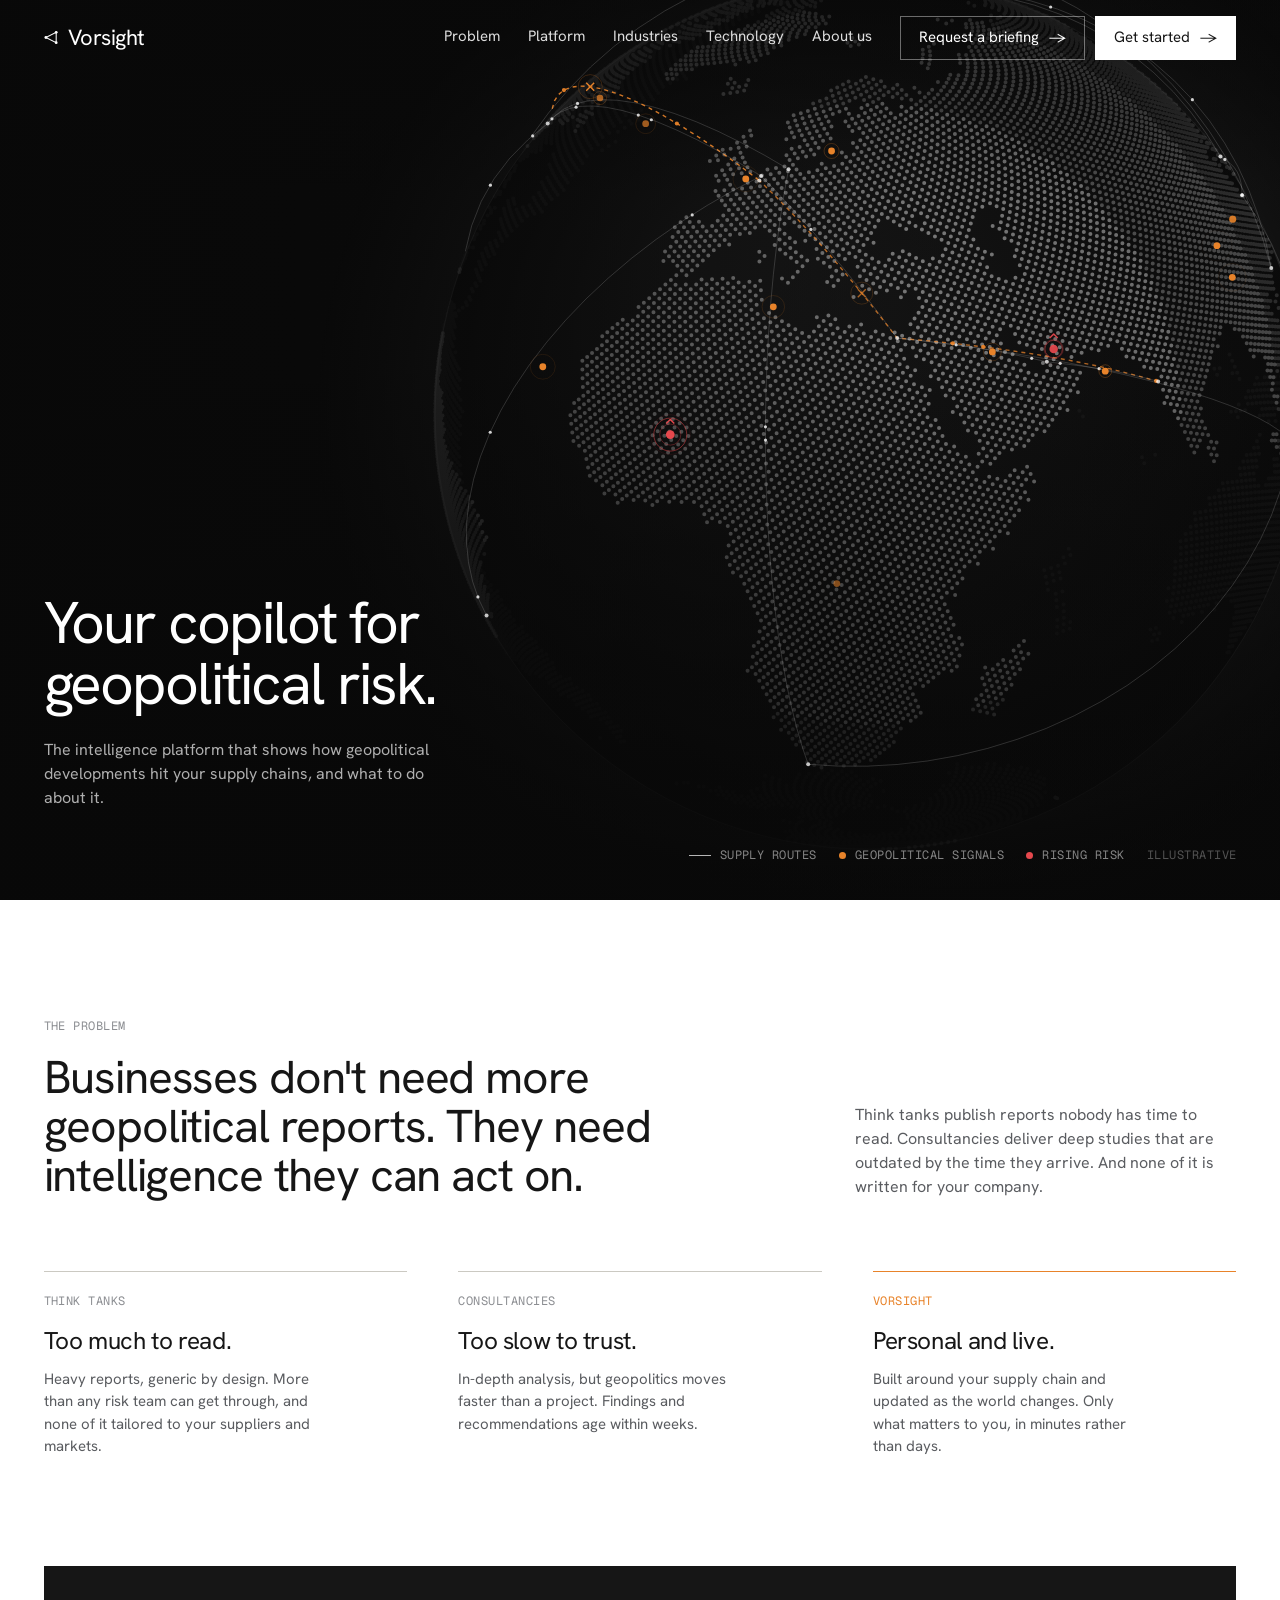
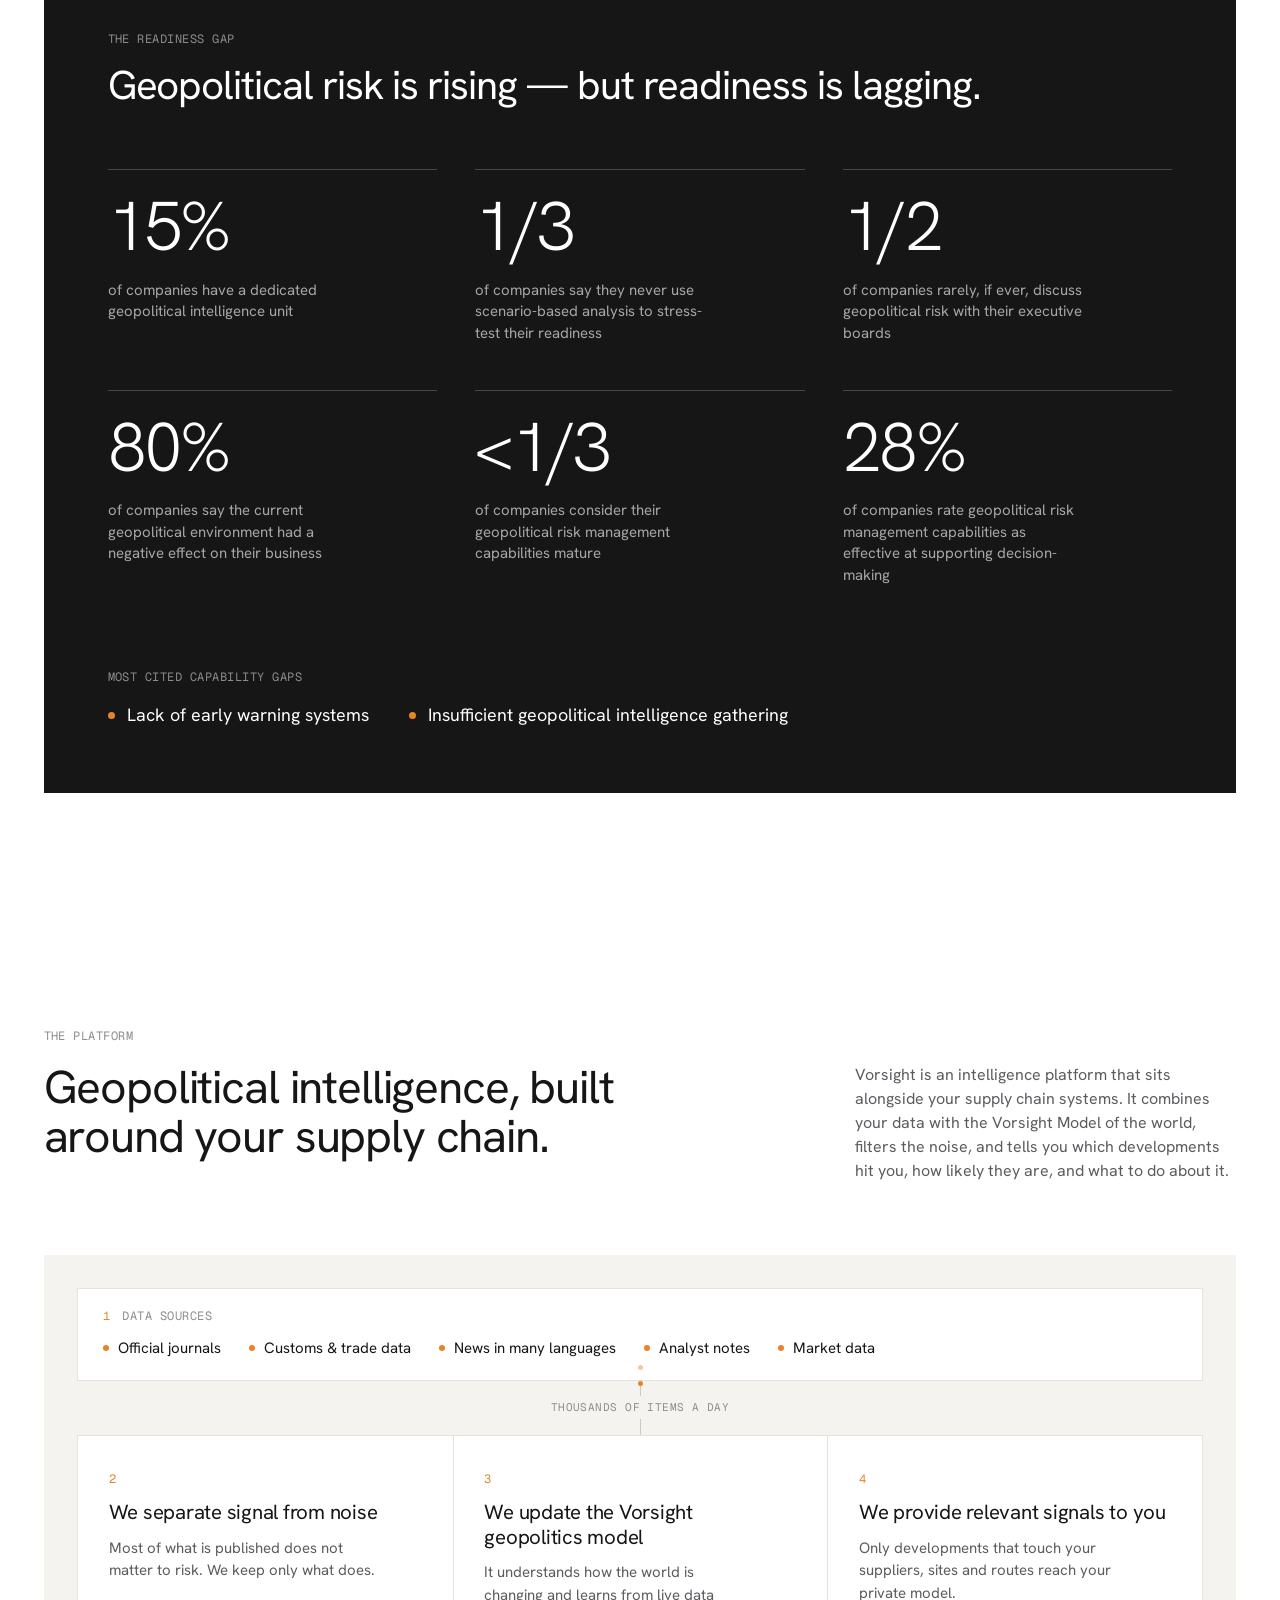
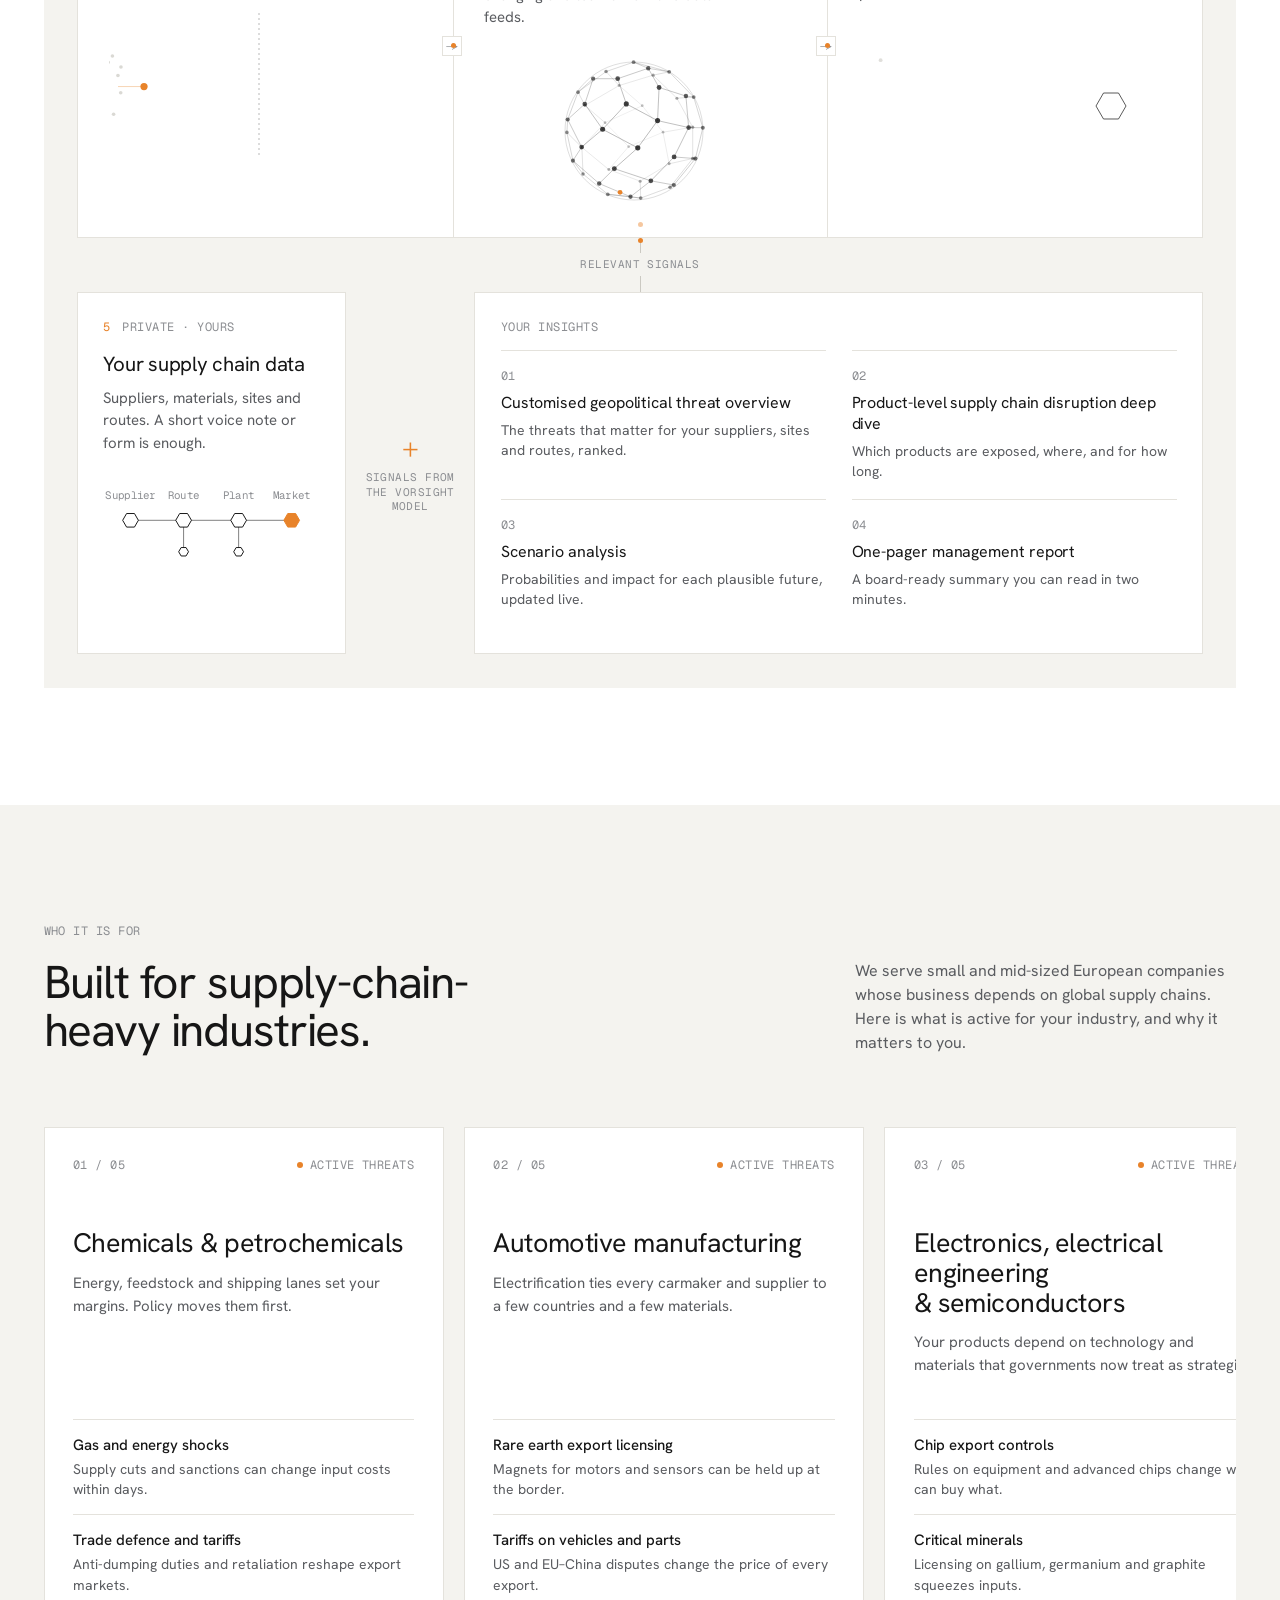
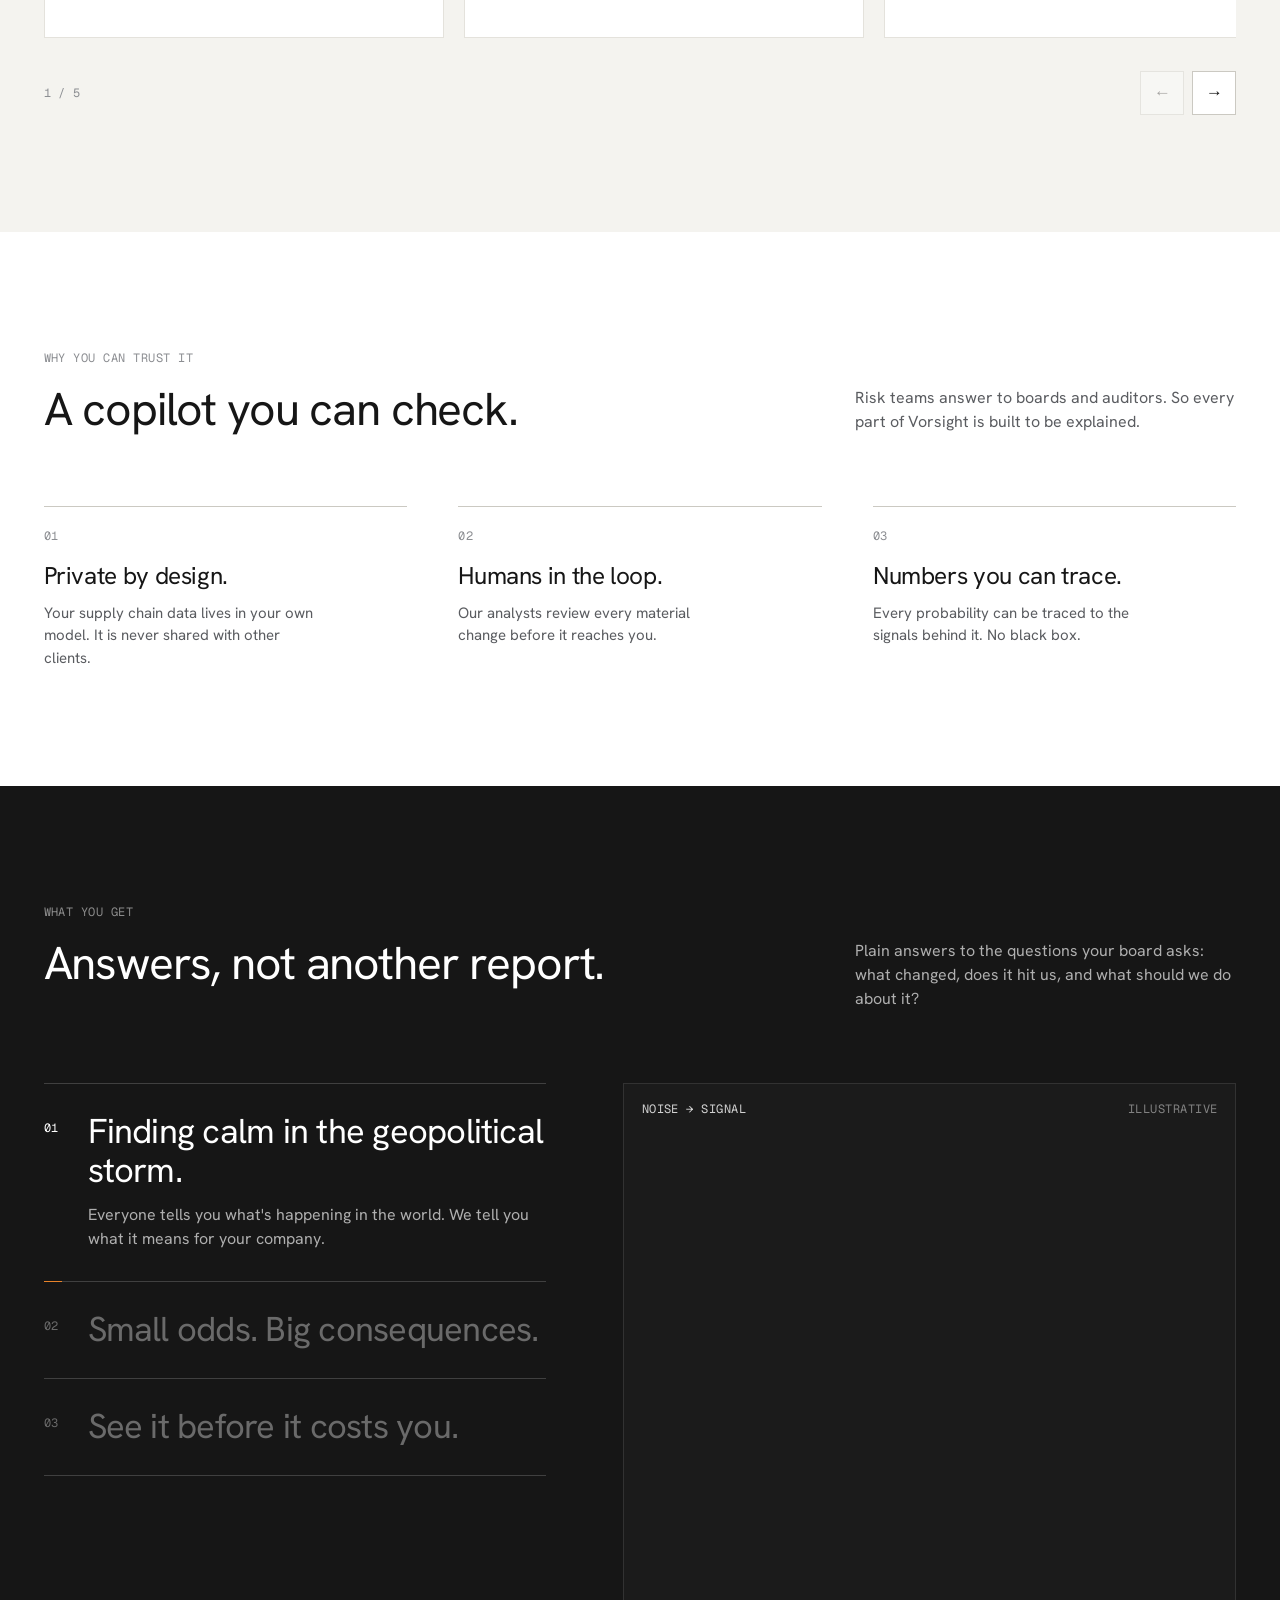
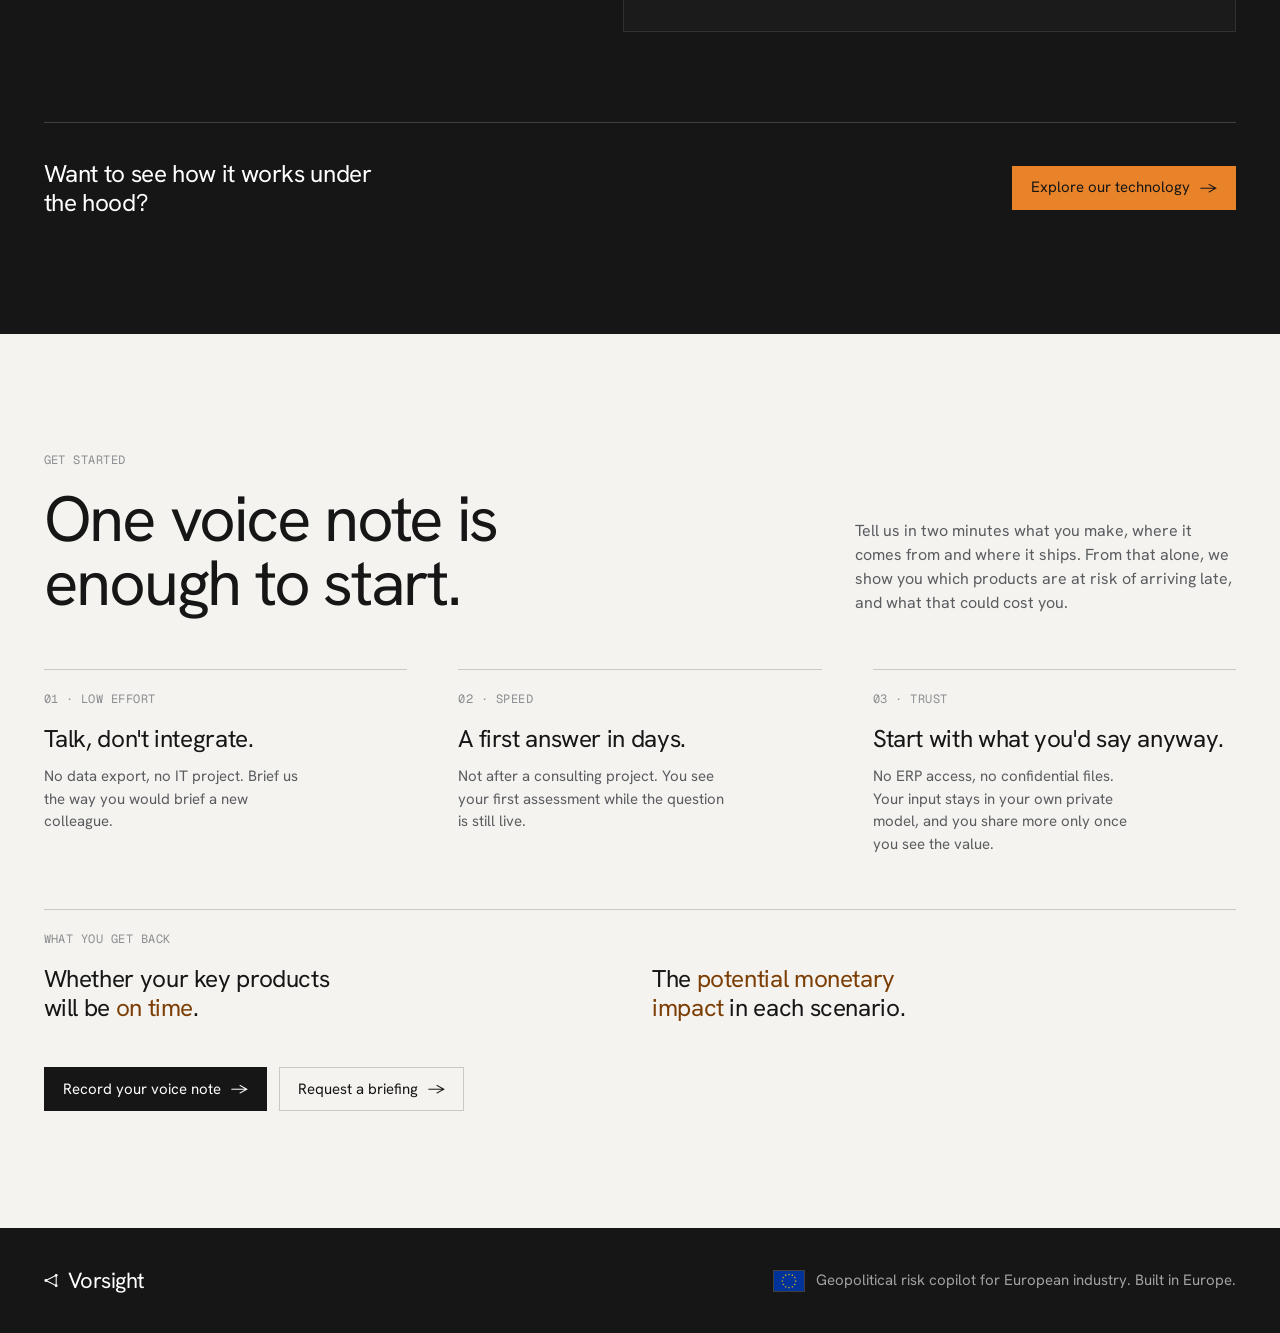
==== commit c5e532bc: "Voice-note Get started section, remove 'Feeds into' links, reword technology steps 2-3, align scenar" ====
--- a/index.html
+++ b/index.html
@@ -255,6 +255,12 @@
   #cta{ background:var(--bg-subtle); }
   #cta .section-head{ margin-bottom:clamp(36px,6vh,64px); }
   #cta .section-head h2{ font-size:clamp(40px,5vw,76px); letter-spacing:-0.035em; line-height:1; }
+  .cta-pts{ margin-bottom:clamp(40px,6vh,64px); }
+  .cta-out{ margin-bottom:clamp(36px,5vh,56px); padding-top:20px; border-top:1px solid var(--border-strong); }
+  .cta-out-g{ display:grid; grid-template-columns:repeat(2,minmax(0,1fr)); gap:16px 24px; margin-top:16px; }
+  .cta-out-g p{ font-size:var(--t-h3); line-height:1.2; letter-spacing:-0.015em; max-width:22ch; }
+  .cta-out-g b{ font-weight:400; color:var(--orange-ink); }
+  @media (max-width:700px){ .cta-out-g{ grid-template-columns:1fr; } }
 </style>
 </head>
 <body>
@@ -552,11 +558,23 @@
   <div class="wrap">
     <div class="section-head reveal">
       <div class="eyebrow">GET STARTED</div>
-      <h2>Tell us your supply chain. See your first assessment.</h2>
-      <p>Record a short voice note about your suppliers, materials and markets. We build your private model and show you the scenarios that matter to you.</p>
+      <h2>One voice note is enough to start.</h2>
+      <p>Tell us in two minutes what you make, where it comes from and where it ships. From that alone, we show you which products are at risk of arriving late, and what that could cost you.</p>
+    </div>
+    <div class="cmp cta-pts reveal">
+      <div class="cmp-i"><span class="cmp-k">01 · Low effort</span><h3>Talk, don't integrate.</h3><p>No data export, no IT project. Brief us the way you would brief a new colleague.</p></div>
+      <div class="cmp-i"><span class="cmp-k">02 · Speed</span><h3>A first answer in days.</h3><p>Not after a consulting project. You see your first assessment while the question is still live.</p></div>
+      <div class="cmp-i"><span class="cmp-k">03 · Trust</span><h3>Start with what you'd say anyway.</h3><p>No ERP access, no confidential files. Your input stays in your own private model, and you share more only once you see the value.</p></div>
+    </div>
+    <div class="cta-out reveal">
+      <span class="cmp-k">What you get back</span>
+      <div class="cta-out-g">
+        <p>Whether your key products will be <b>on time</b>.</p>
+        <p>The <b>potential monetary impact</b> in each scenario.</p>
+      </div>
     </div>
     <div class="hero-actions reveal">
-      <a class="btn btn-primary" href="signup.html">Get started</a>
+      <a class="btn btn-primary" href="signup.html">Record your voice note</a>
       <a class="btn btn-ghost" href="mailto:hello@vorsight.example?subject=Vorsight%20briefing">Request a briefing</a>
     </div>
   </div>
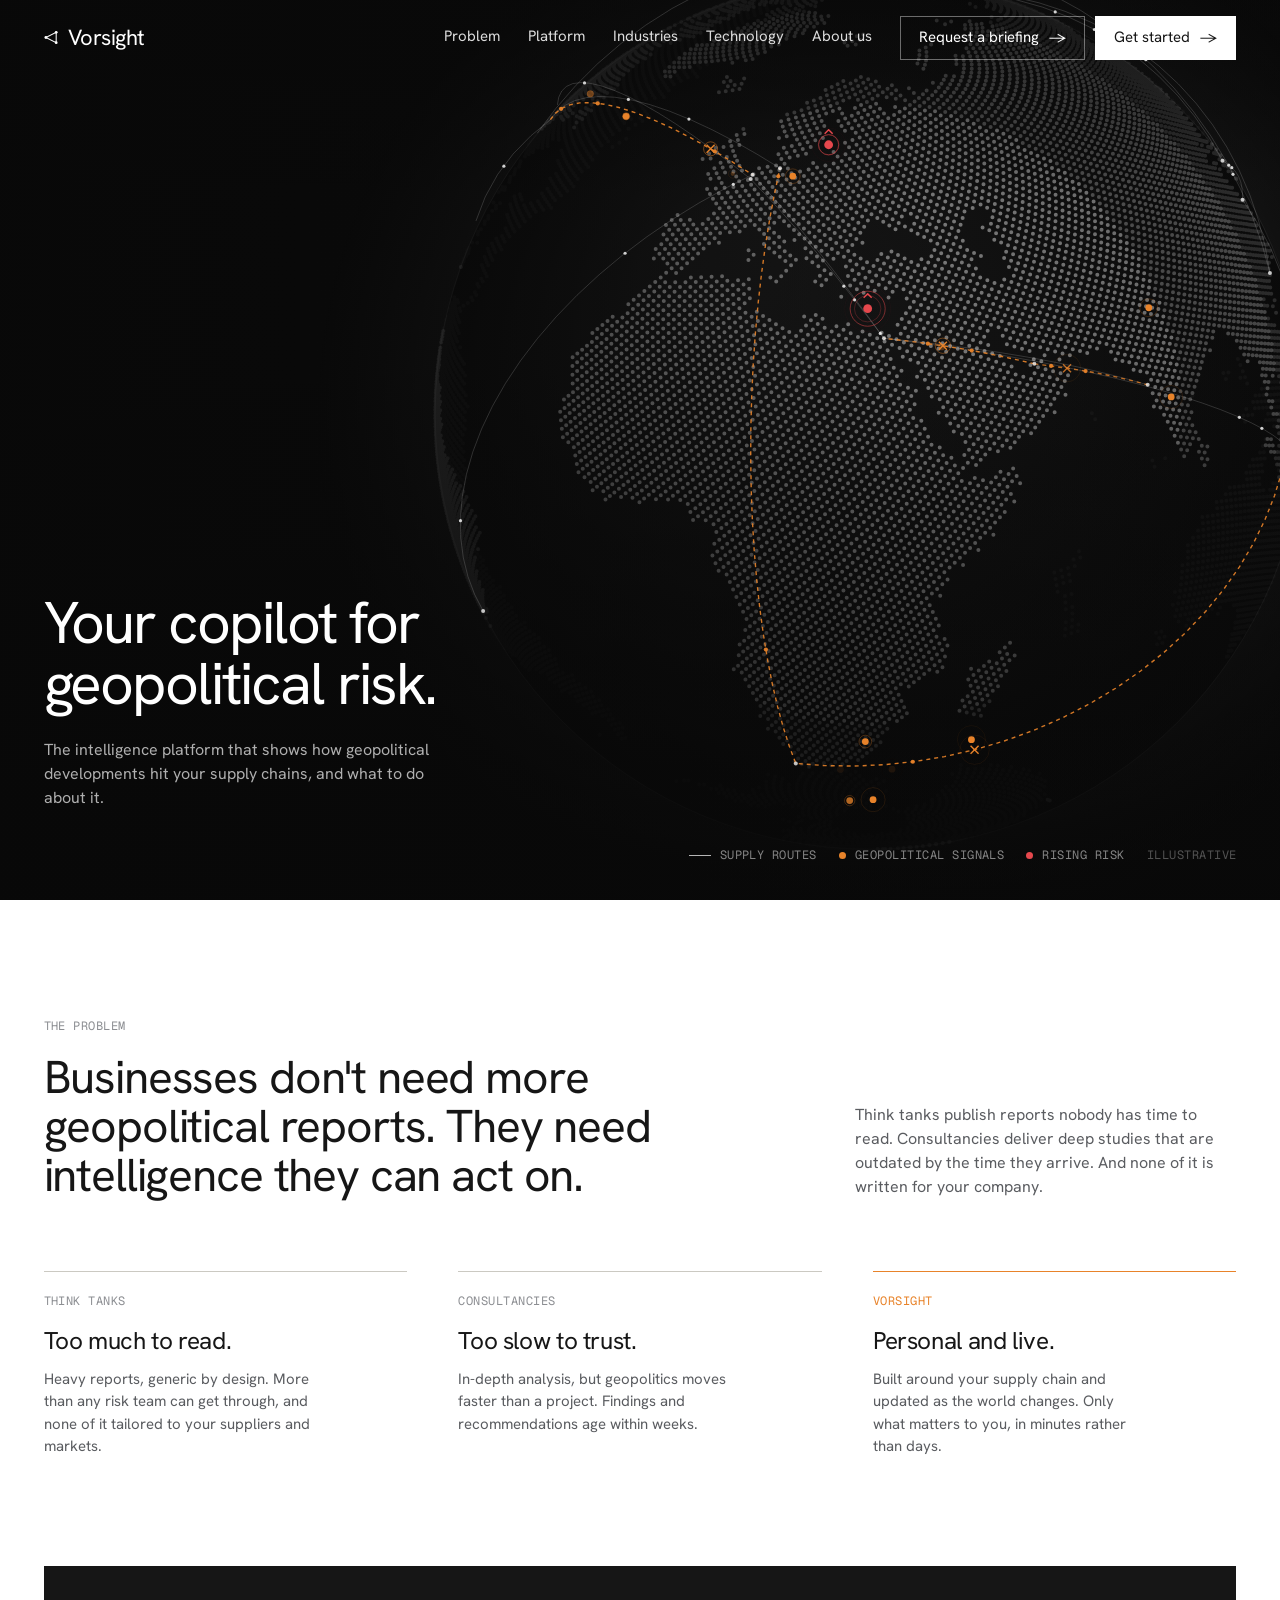
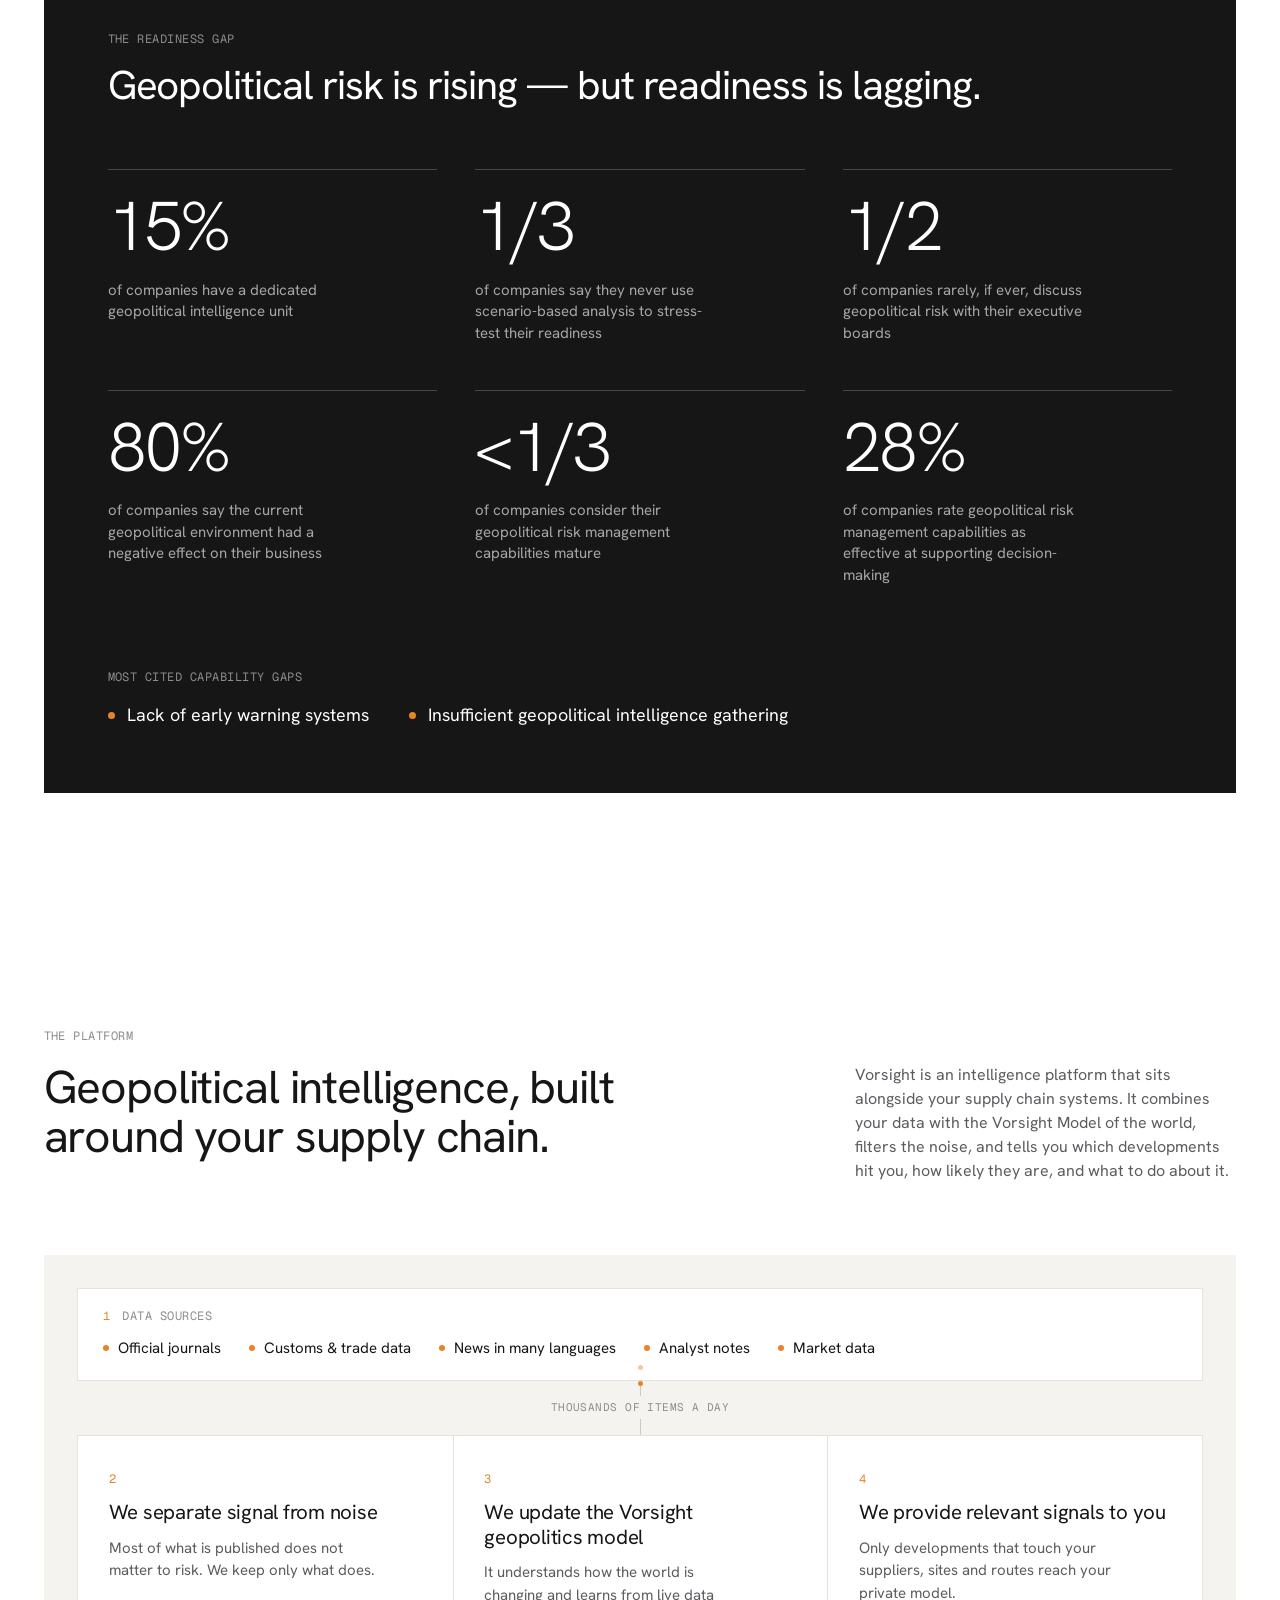
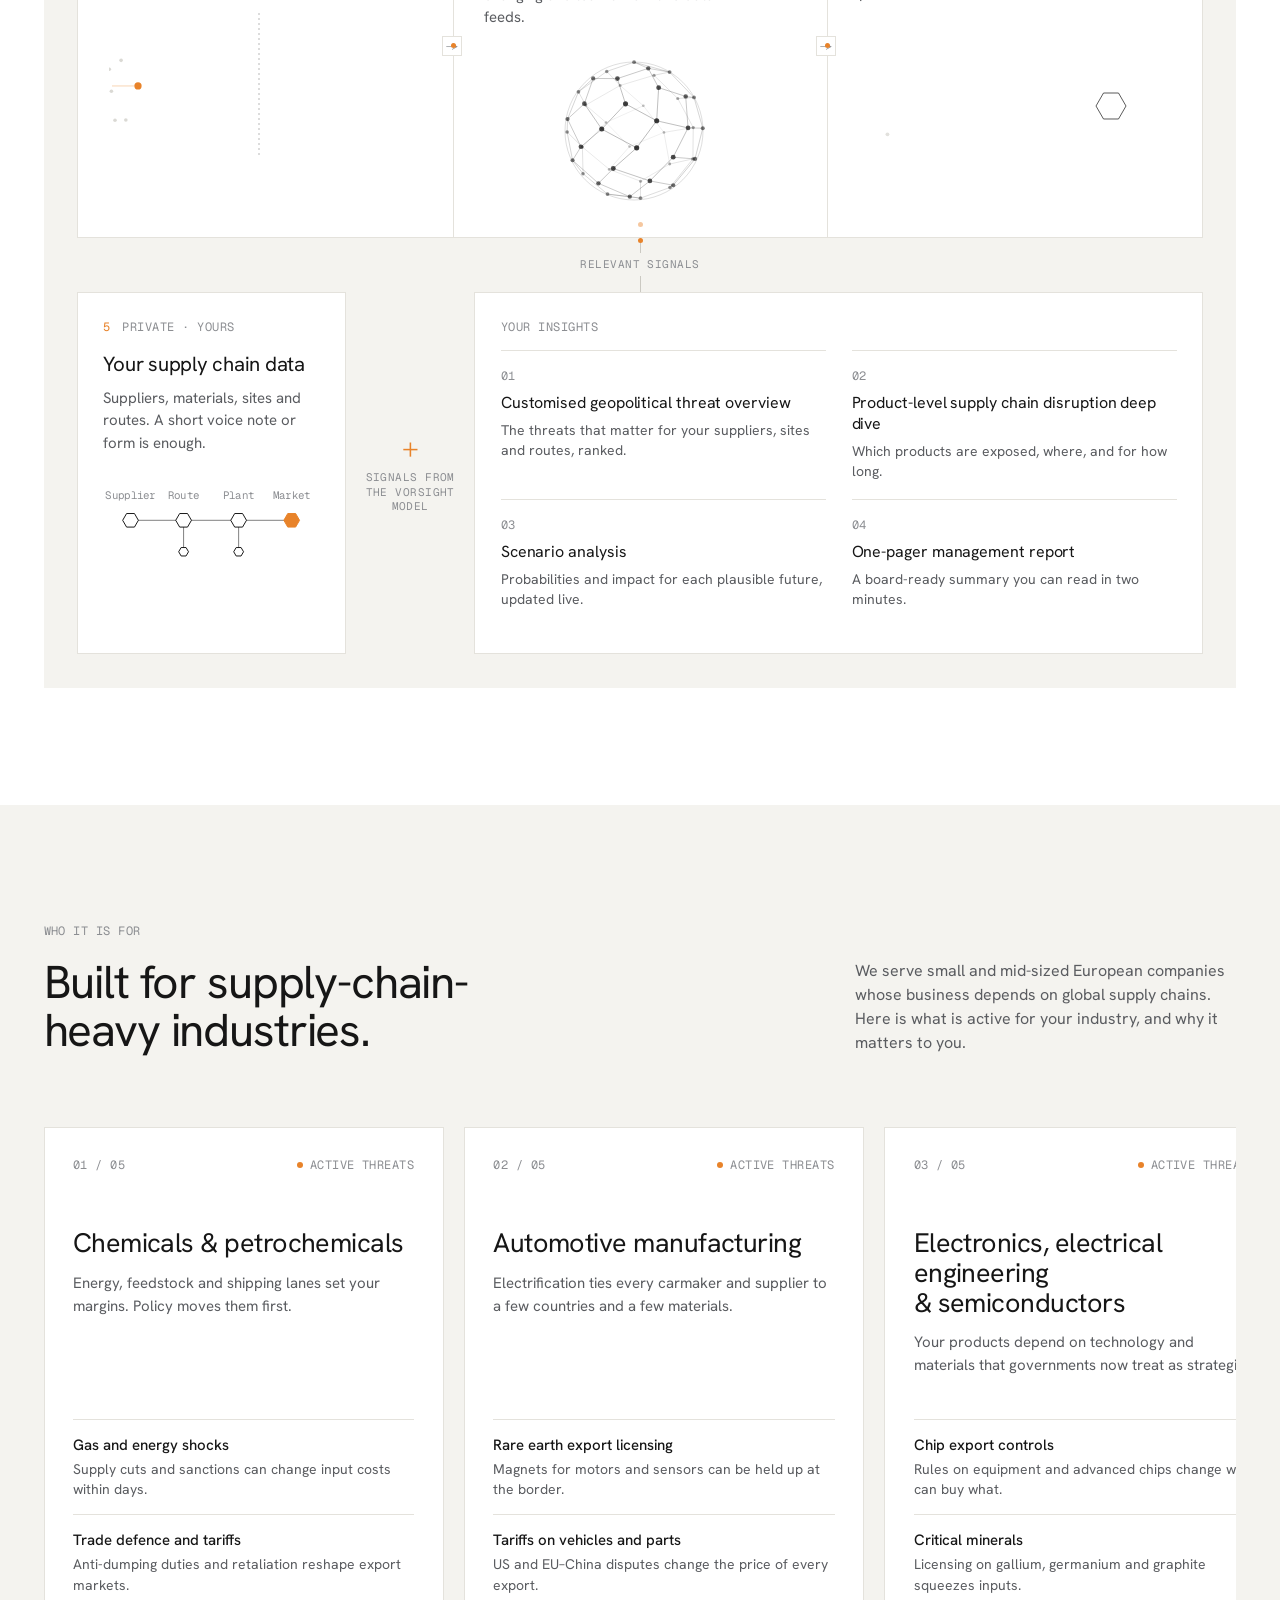
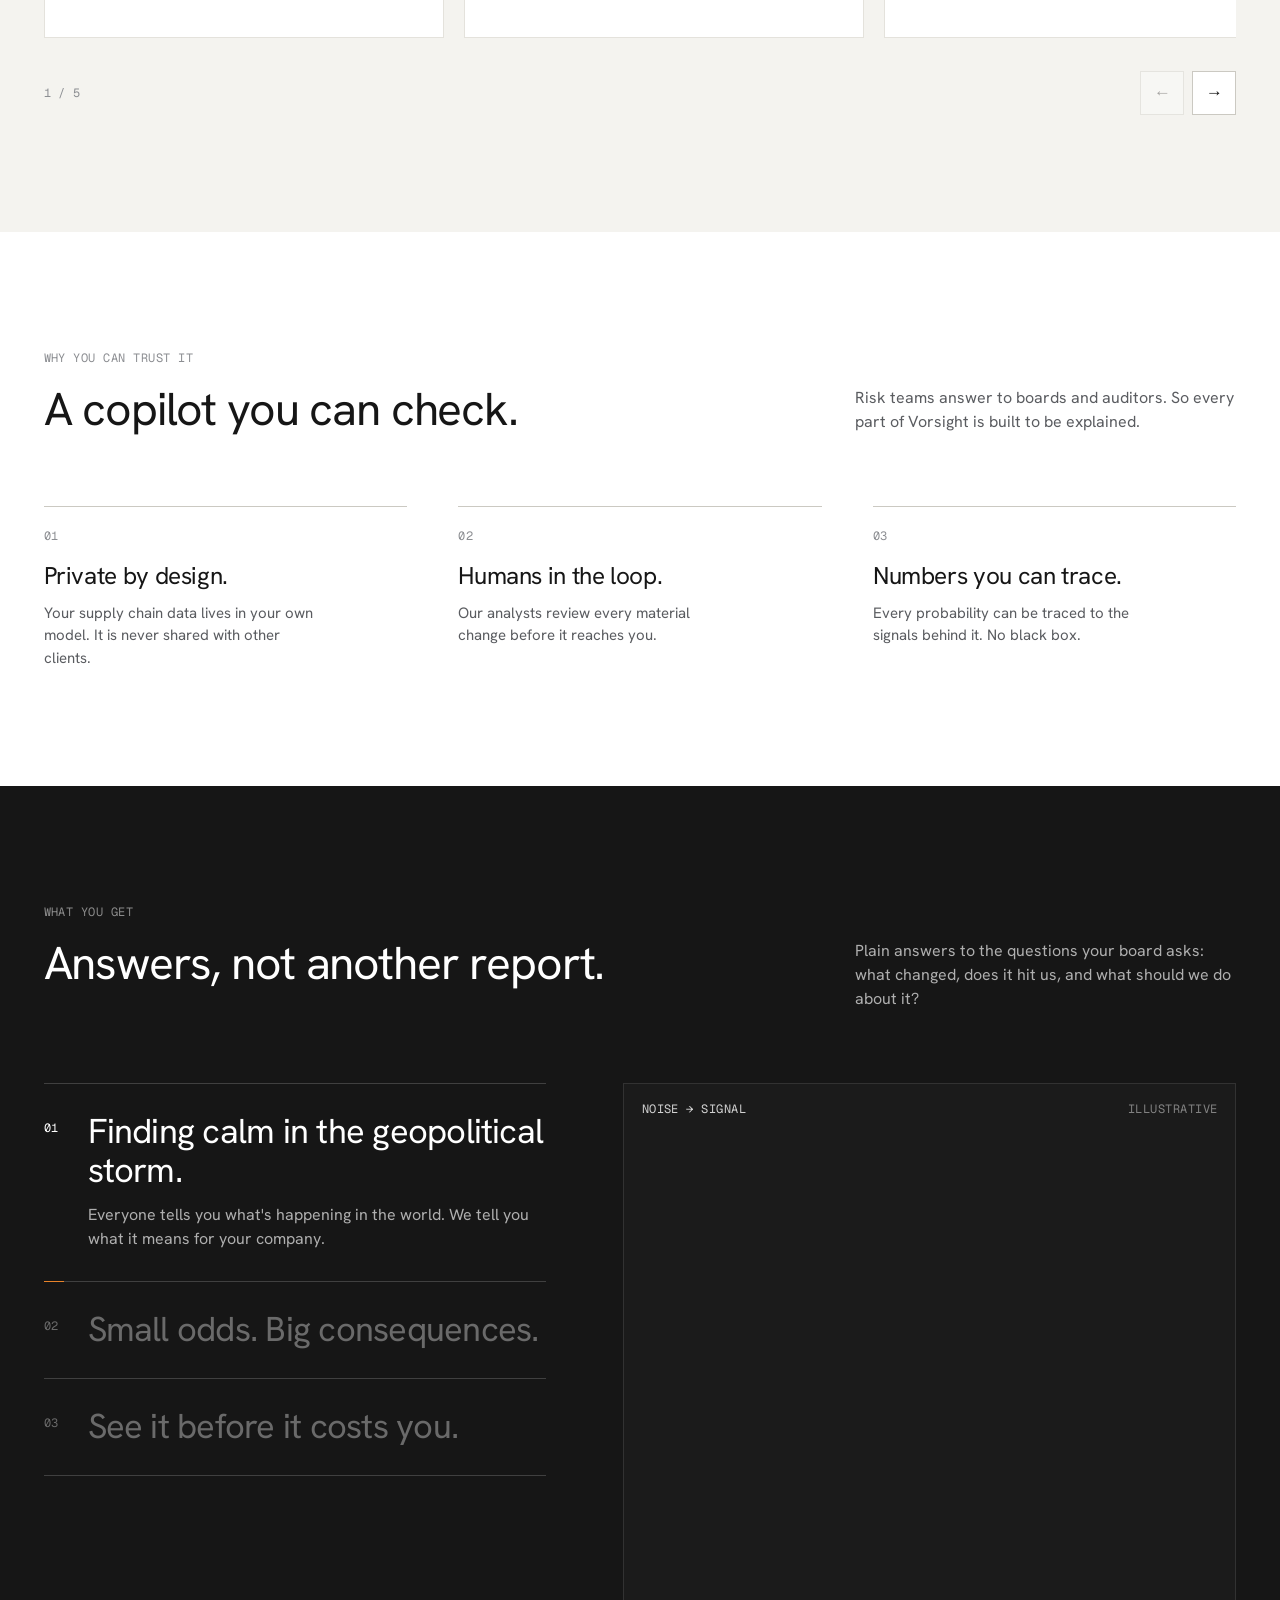
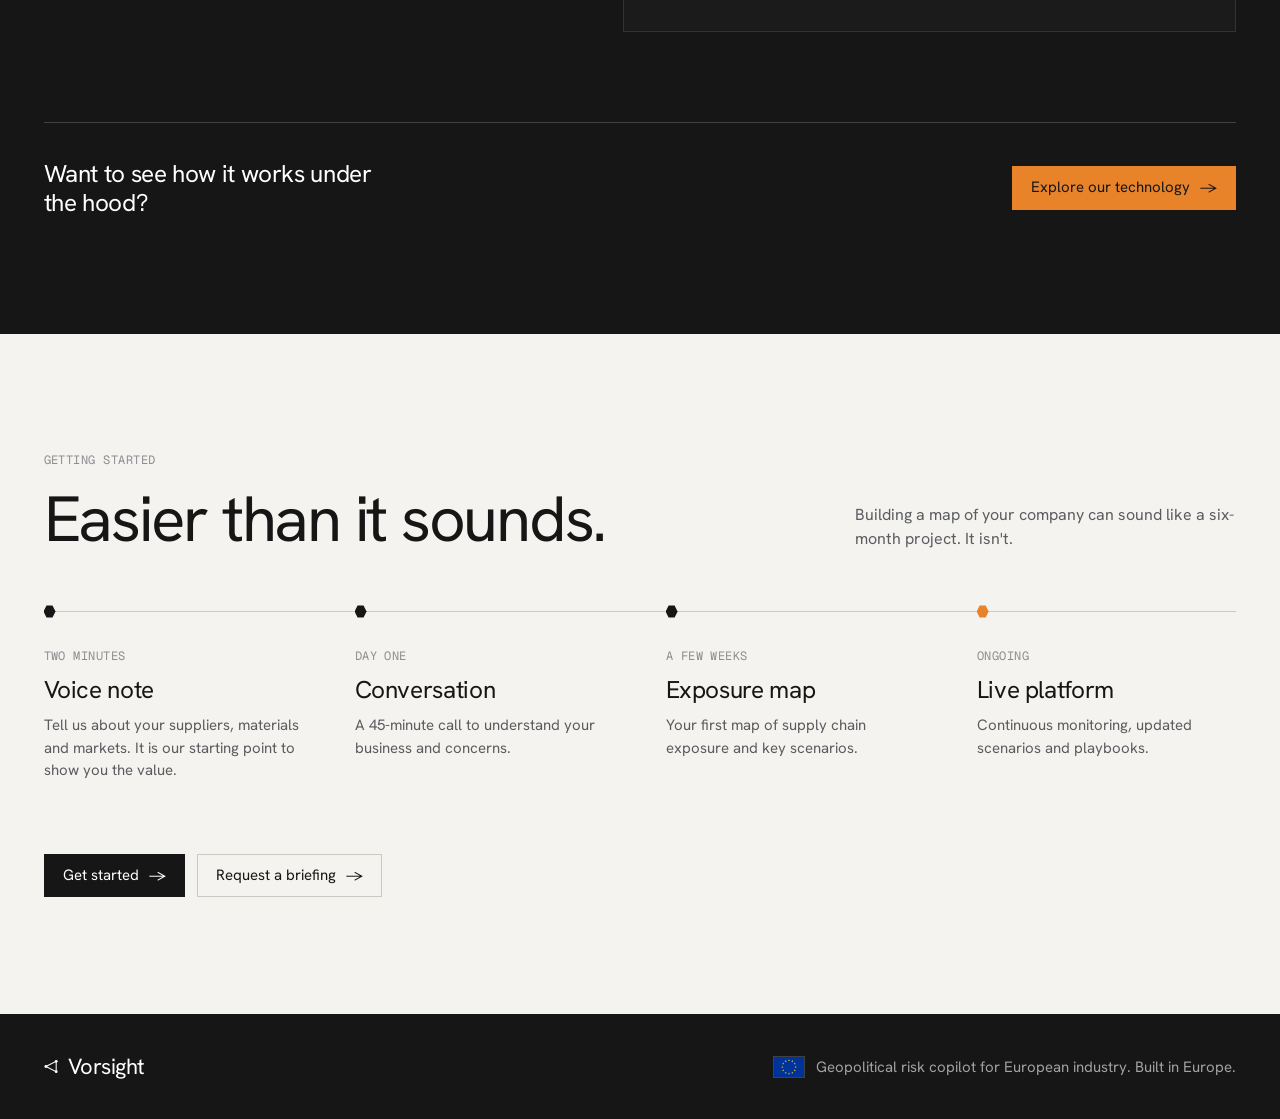
==== commit 530cee8d: "Getting started: same timeline as technology page, with a voice-note first step Co-Authored-By: Clau" ====
--- a/index.html
+++ b/index.html
@@ -255,12 +255,25 @@
   #cta{ background:var(--bg-subtle); }
   #cta .section-head{ margin-bottom:clamp(36px,6vh,64px); }
   #cta .section-head h2{ font-size:clamp(40px,5vw,76px); letter-spacing:-0.035em; line-height:1; }
-  .cta-pts{ margin-bottom:clamp(40px,6vh,64px); }
-  .cta-out{ margin-bottom:clamp(36px,5vh,56px); padding-top:20px; border-top:1px solid var(--border-strong); }
-  .cta-out-g{ display:grid; grid-template-columns:repeat(2,minmax(0,1fr)); gap:16px 24px; margin-top:16px; }
-  .cta-out-g p{ font-size:var(--t-h3); line-height:1.2; letter-spacing:-0.015em; max-width:22ch; }
-  .cta-out-g b{ font-weight:400; color:var(--orange-ink); }
-  @media (max-width:700px){ .cta-out-g{ grid-template-columns:1fr; } }
+  .tl{ position:relative; display:grid; grid-template-columns:repeat(4,1fr); gap:clamp(24px,4vw,64px); padding-top:38px; margin-bottom:clamp(48px,8vh,88px); }
+  .tl::before{ content:""; position:absolute; left:0; right:0; top:6px; height:1px; background:var(--border-strong); transform-origin:left; transform:scaleX(0); transition:transform 1.4s cubic-bezier(.4,0,.2,1); }
+  .tl.go::before{ transform:scaleX(1); }
+  .tl-s{ position:relative; opacity:.3; transition:opacity .6s ease; }
+  .tl.go .tl-s{ opacity:1; }
+  .tl.go .tl-s:nth-child(1){ transition-delay:.2s; } .tl.go .tl-s:nth-child(2){ transition-delay:.7s; } .tl.go .tl-s:nth-child(3){ transition-delay:1.2s; } .tl.go .tl-s:nth-child(4){ transition-delay:1.7s; }
+  .tl-s::before{ content:""; position:absolute; left:0; top:-38px; width:12px; height:13px; background:var(--ink); clip-path:polygon(25% 4%,75% 4%,100% 50%,75% 96%,25% 96%,0 50%); }
+  .tl-s:last-child::before{ background:var(--orange); }
+  .tl-w{ font-family:var(--mono); font-size:var(--t-label); letter-spacing:0.04em; text-transform:uppercase; color:var(--ink-3); }
+  .tl-s h3{ margin:8px 0 10px; font-size:var(--t-h3); }
+  .tl-s p{ max-width:32ch; font-size:var(--t-small); line-height:1.5; color:var(--ink-2); }
+  @media (max-width:900px){ .tl{ grid-template-columns:repeat(2,1fr); row-gap:44px; } }
+  @media (max-width:760px){
+    .tl{ grid-template-columns:1fr; gap:30px; padding-top:0; padding-left:30px; }
+    .tl::before{ left:6px; right:auto; top:6px; bottom:6px; width:1px; height:auto; transform:scaleY(0); transform-origin:top; }
+    .tl.go::before{ transform:scaleY(1); }
+    .tl-s::before{ left:-30px; top:4px; }
+  }
+  @media (prefers-reduced-motion: reduce){ .tl::before, .tl-s{ transition:none; } .tl::before{ transform:none; } .tl-s{ opacity:1; } }
 </style>
 </head>
 <body>
@@ -557,24 +570,20 @@
 <section id="cta">
   <div class="wrap">
     <div class="section-head reveal">
-      <div class="eyebrow">GET STARTED</div>
-      <h2>One voice note is enough to start.</h2>
-      <p>Tell us in two minutes what you make, where it comes from and where it ships. From that alone, we show you which products are at risk of arriving late, and what that could cost you.</p>
-    </div>
-    <div class="cmp cta-pts reveal">
-      <div class="cmp-i"><span class="cmp-k">01 · Low effort</span><h3>Talk, don't integrate.</h3><p>No data export, no IT project. Brief us the way you would brief a new colleague.</p></div>
-      <div class="cmp-i"><span class="cmp-k">02 · Speed</span><h3>A first answer in days.</h3><p>Not after a consulting project. You see your first assessment while the question is still live.</p></div>
-      <div class="cmp-i"><span class="cmp-k">03 · Trust</span><h3>Start with what you'd say anyway.</h3><p>No ERP access, no confidential files. Your input stays in your own private model, and you share more only once you see the value.</p></div>
-    </div>
-    <div class="cta-out reveal">
-      <span class="cmp-k">What you get back</span>
-      <div class="cta-out-g">
-        <p>Whether your key products will be <b>on time</b>.</p>
-        <p>The <b>potential monetary impact</b> in each scenario.</p>
-      </div>
-    </div>
+      <div class="eyebrow">GETTING STARTED</div>
+      <h2>Easier than it sounds.</h2>
+      <p>Building a map of your company can sound like a six-month project. It isn't.</p>
+    </div>
+
+    <div class="tl" id="start-line">
+      <div class="tl-s"><span class="tl-w">Two minutes</span><h3>Voice note</h3><p>Tell us about your suppliers, materials and markets. It is our starting point to show you the value.</p></div>
+      <div class="tl-s"><span class="tl-w">Day one</span><h3>Conversation</h3><p>A 45-minute call to understand your business and concerns.</p></div>
+      <div class="tl-s"><span class="tl-w">A few weeks</span><h3>Exposure map</h3><p>Your first map of supply chain exposure and key scenarios.</p></div>
+      <div class="tl-s"><span class="tl-w">Ongoing</span><h3>Live platform</h3><p>Continuous monitoring, updated scenarios and playbooks.</p></div>
+    </div>
+
     <div class="hero-actions reveal">
-      <a class="btn btn-primary" href="signup.html">Record your voice note</a>
+      <a class="btn btn-primary" href="signup.html">Get started</a>
       <a class="btn btn-ghost" href="mailto:hello@vorsight.example?subject=Vorsight%20briefing">Request a briefing</a>
     </div>
   </div>
@@ -1177,5 +1186,13 @@
     els.forEach(function(e){ io.observe(e); });
   })();
 </script>
+<script>
+  (function(){
+    var tl=document.getElementById('start-line'); if(!tl) return;
+    if(!('IntersectionObserver' in window)){ tl.classList.add('go'); return; }
+    var io=new IntersectionObserver(function(es){ if(es[0].isIntersecting){ tl.classList.add('go'); io.disconnect(); } },{threshold:0.2});
+    io.observe(tl);
+  })();
+</script>
 </body>
 </html>
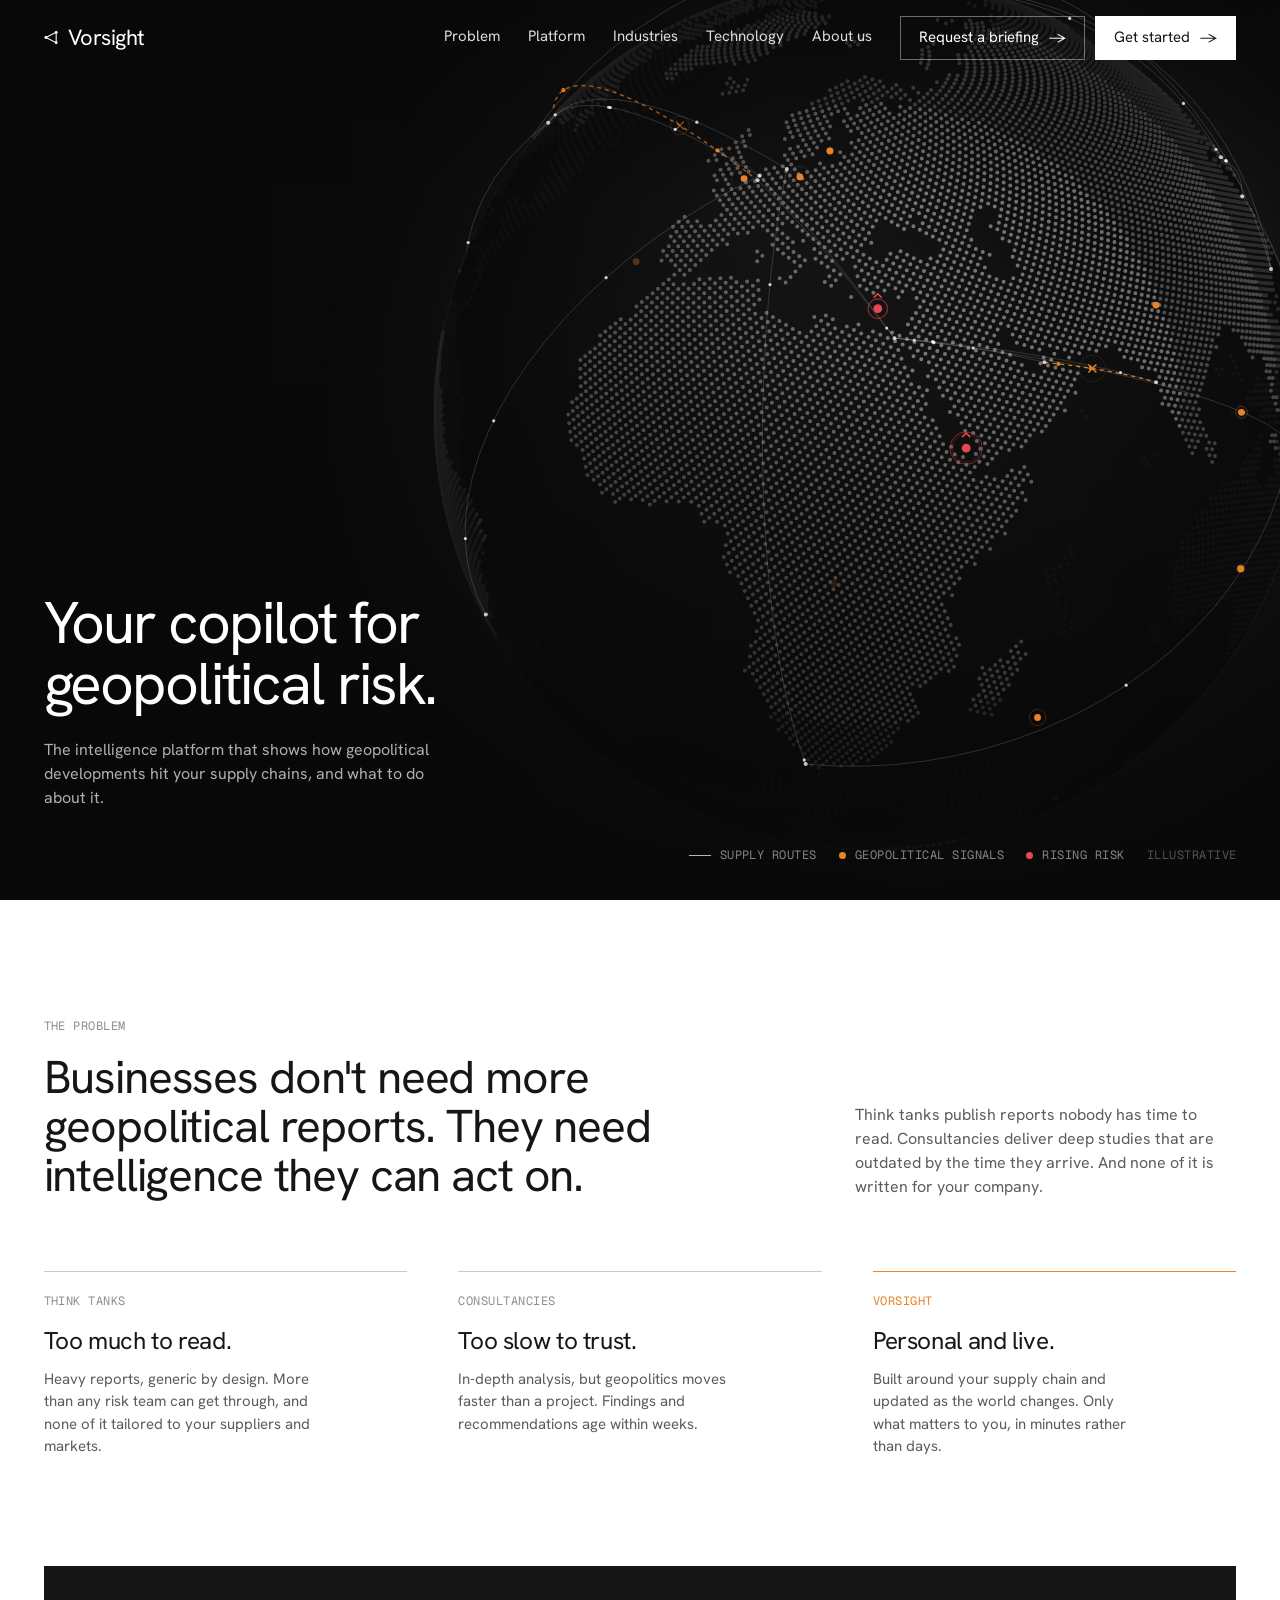
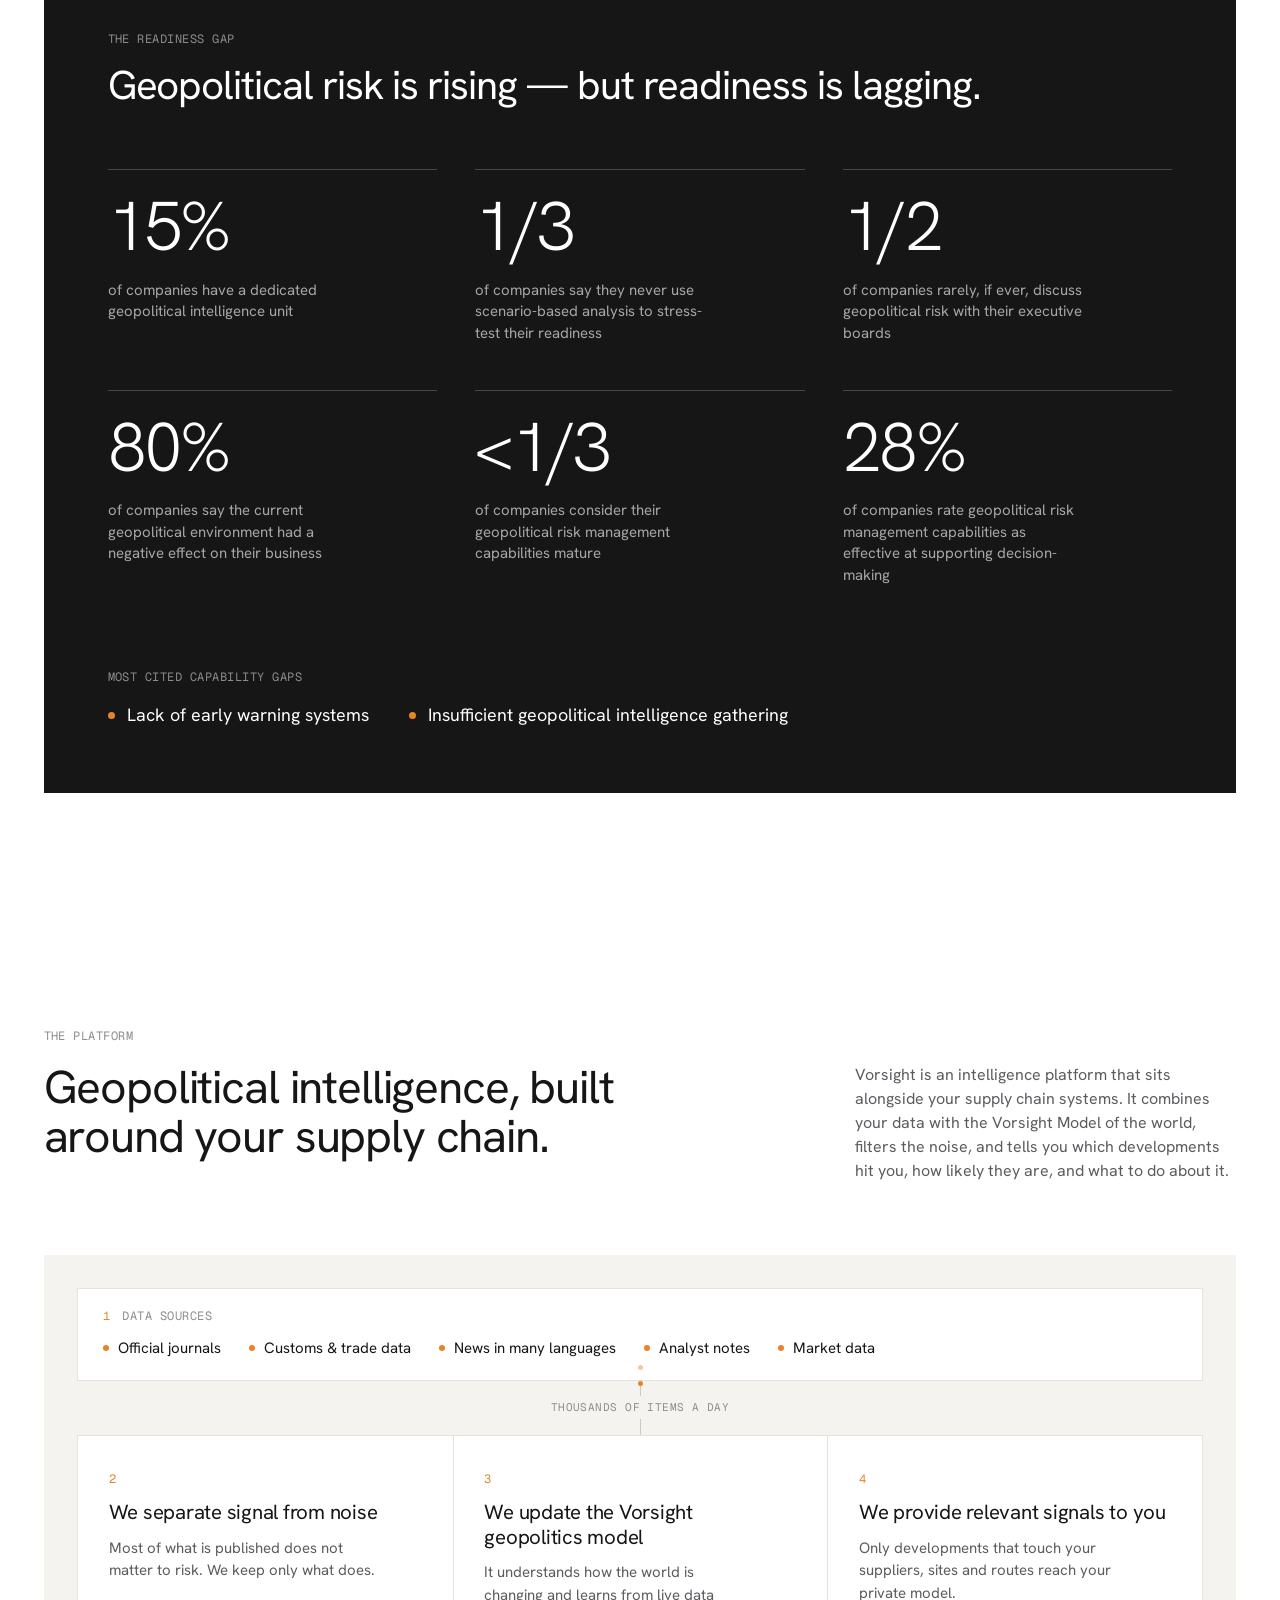
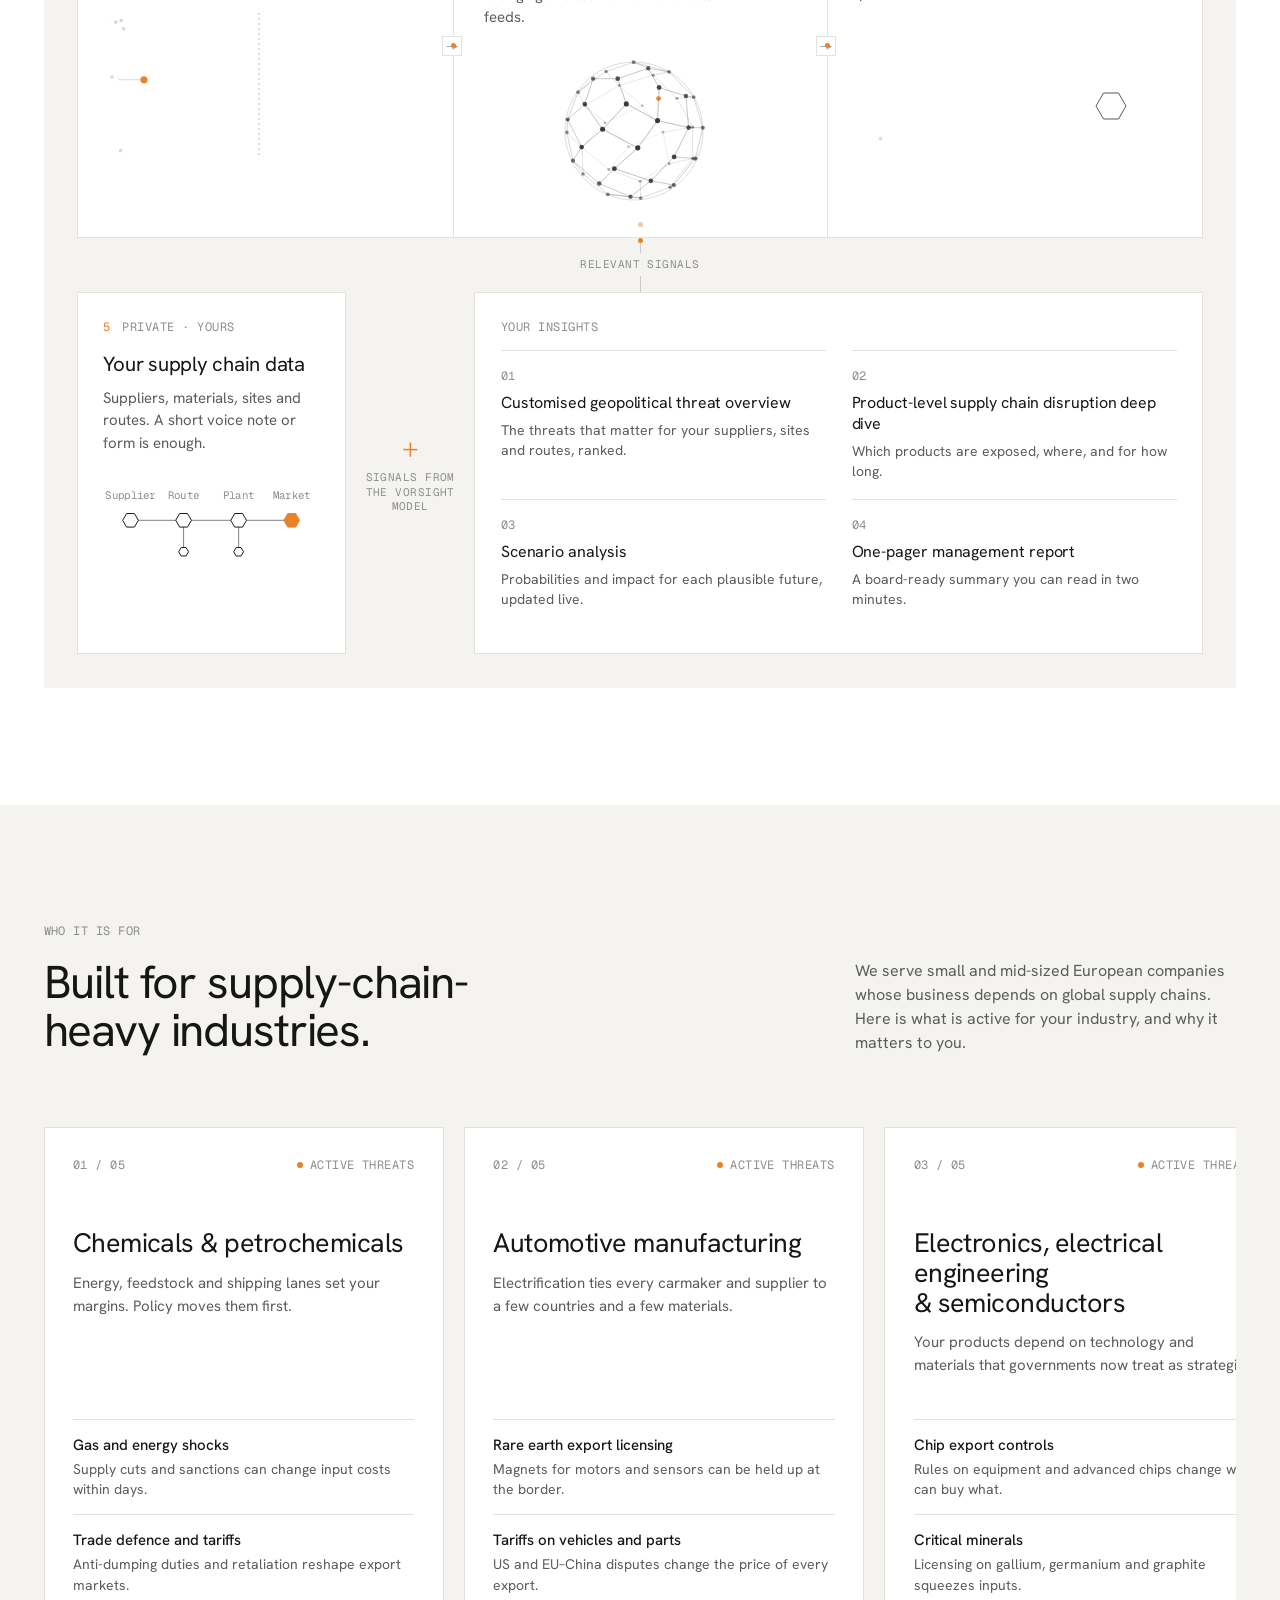
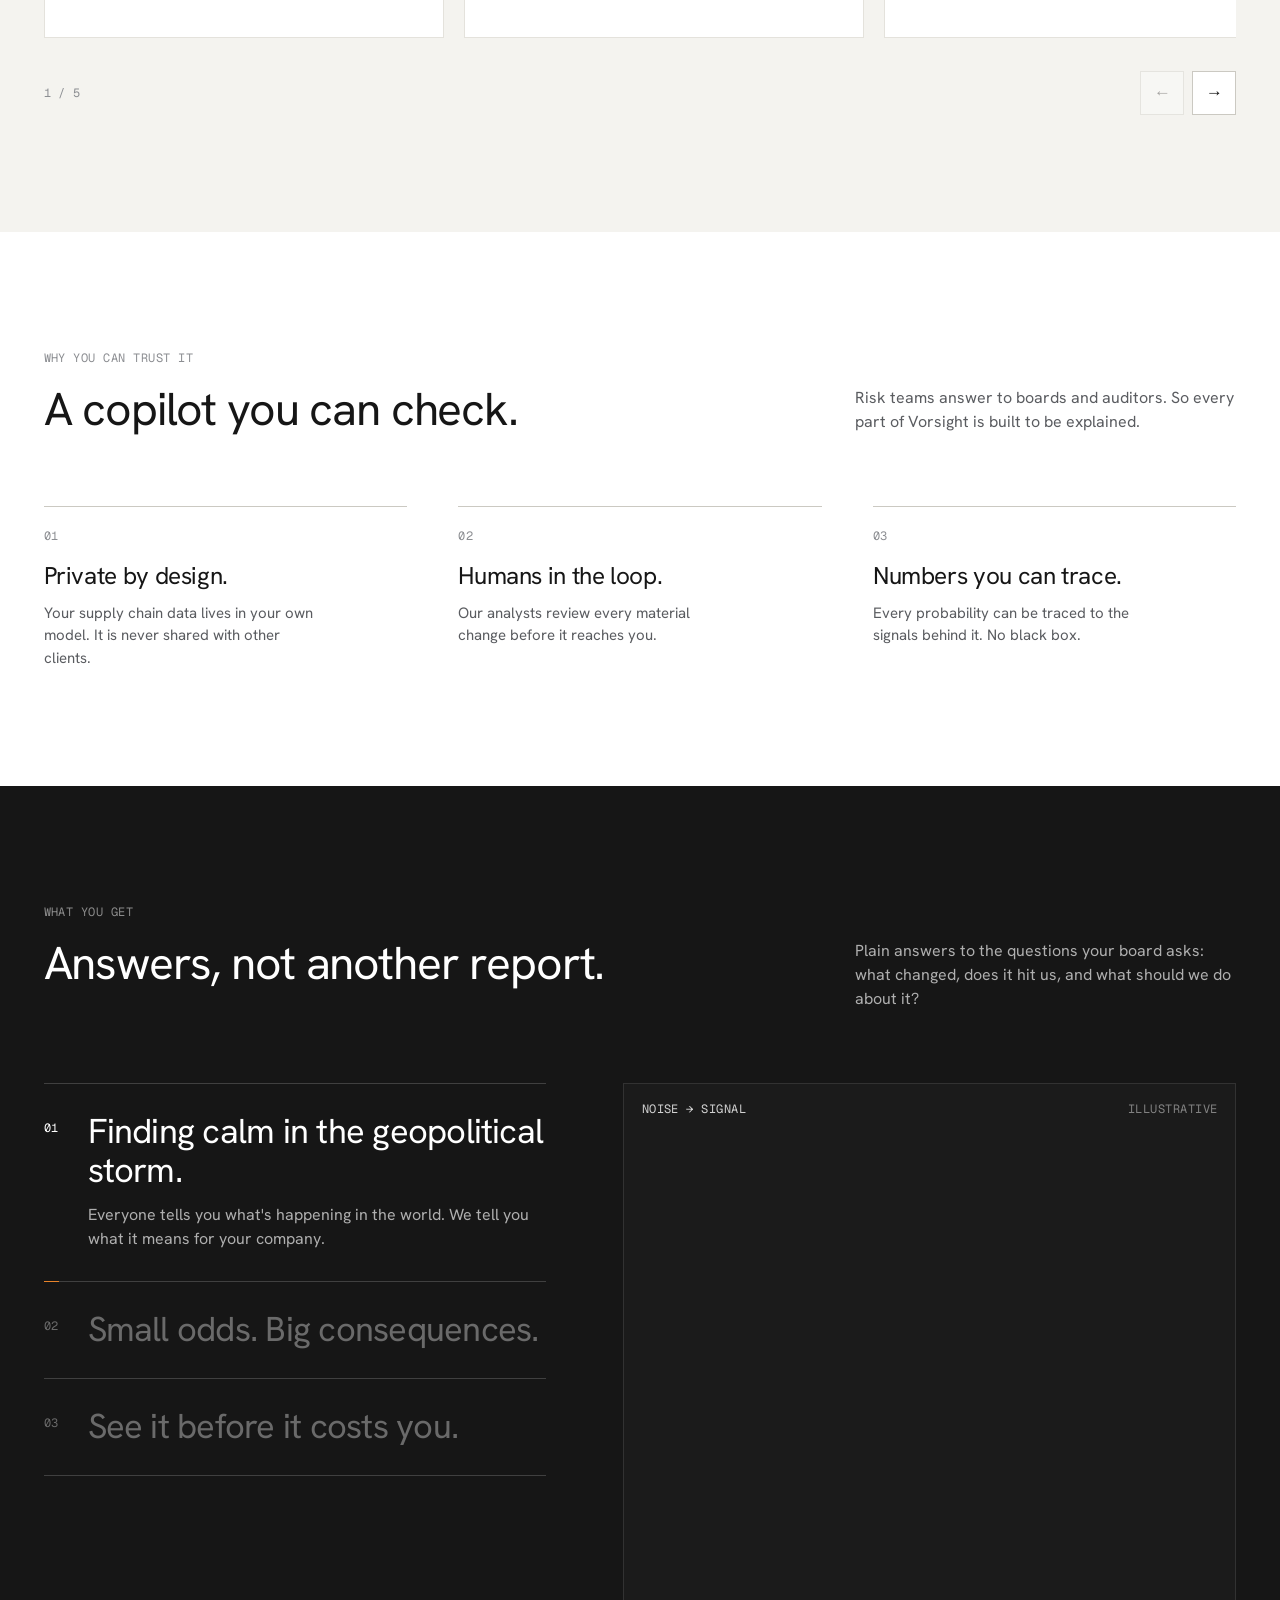
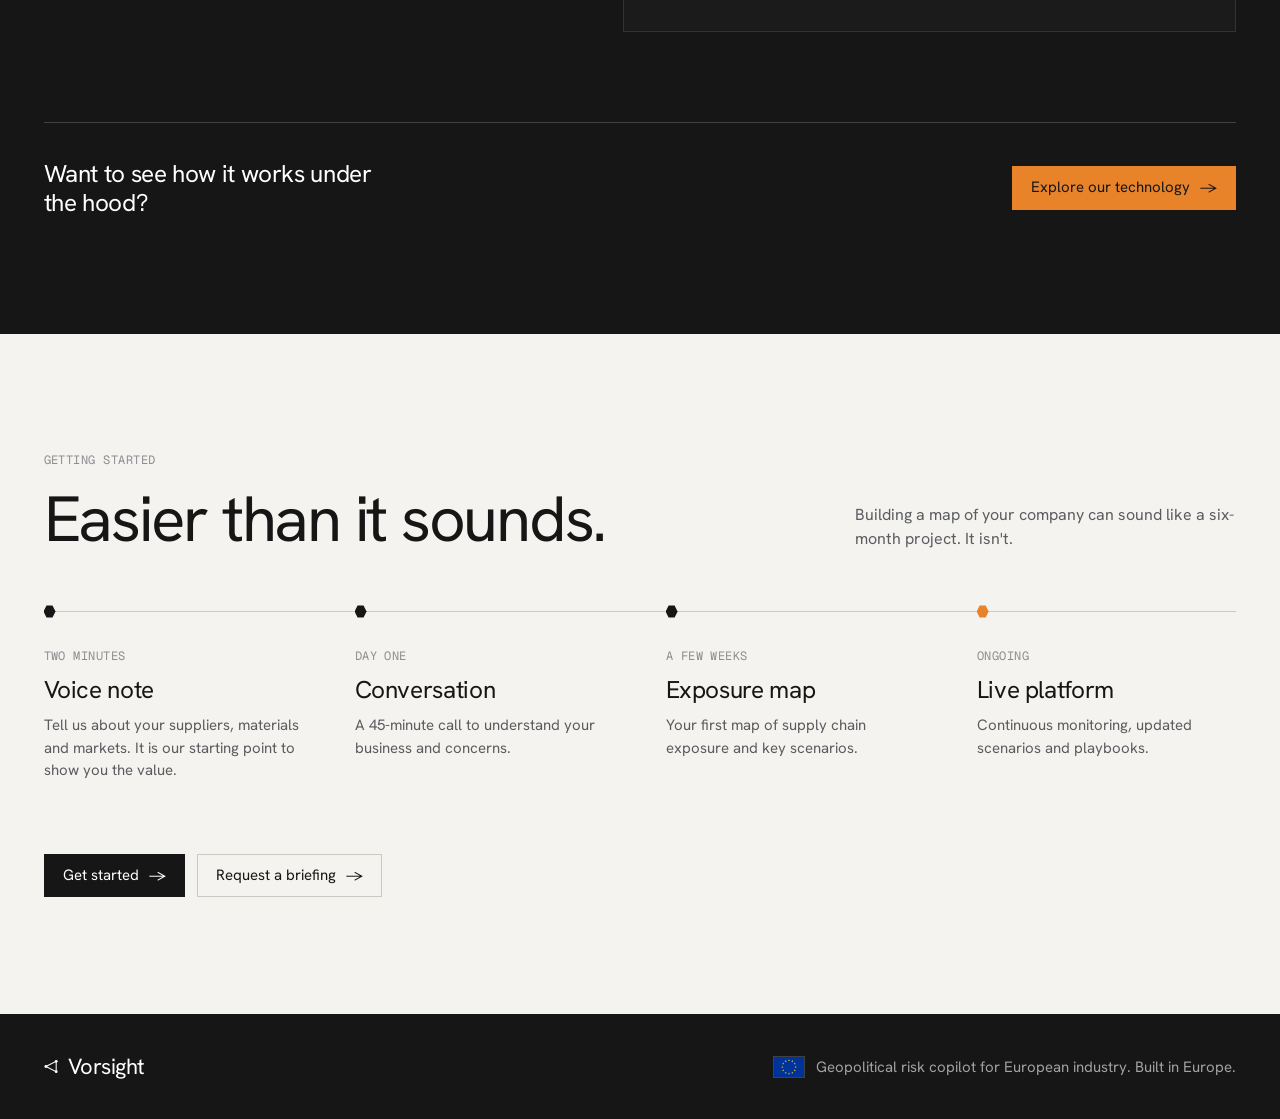
==== commit d055281a: "Phone layouts: stacked signal routing, compact scenario tree, taller world network, compact readines" ====
--- a/index.html
+++ b/index.html
@@ -67,7 +67,13 @@
   @media (max-width:900px){ .readiness h3{ white-space:normal; font-size:var(--t-h2); } }
   .stat-grid{ display:grid; grid-template-columns:repeat(3,minmax(0,1fr)); gap:0 clamp(20px,3vw,48px); }
   @media (max-width:860px){ .stat-grid{ grid-template-columns:repeat(2,minmax(0,1fr)); } }
-  @media (max-width:520px){ .stat-grid{ grid-template-columns:1fr; } }
+  @media (max-width:520px){
+    .stat-grid{ grid-template-columns:1fr; }
+    .stat{ display:grid; grid-template-columns:104px minmax(0,1fr); gap:0 16px; align-items:start; padding:18px 0 20px; }
+    .stat-num{ font-size:40px; }
+    .stat-lbl{ margin-top:4px; }
+    .readiness{ padding:28px 20px; }
+  }
   .stat{ padding:22px 0 clamp(28px,5vh,48px); border-top:1px solid rgba(255,255,255,0.2); }
   .stat-num{ display:block; font-family:var(--sans); font-size:clamp(48px,5.4vw,84px); font-weight:300; letter-spacing:-0.04em; line-height:1; color:#fff; }
   .stat-bar{ display:none; }
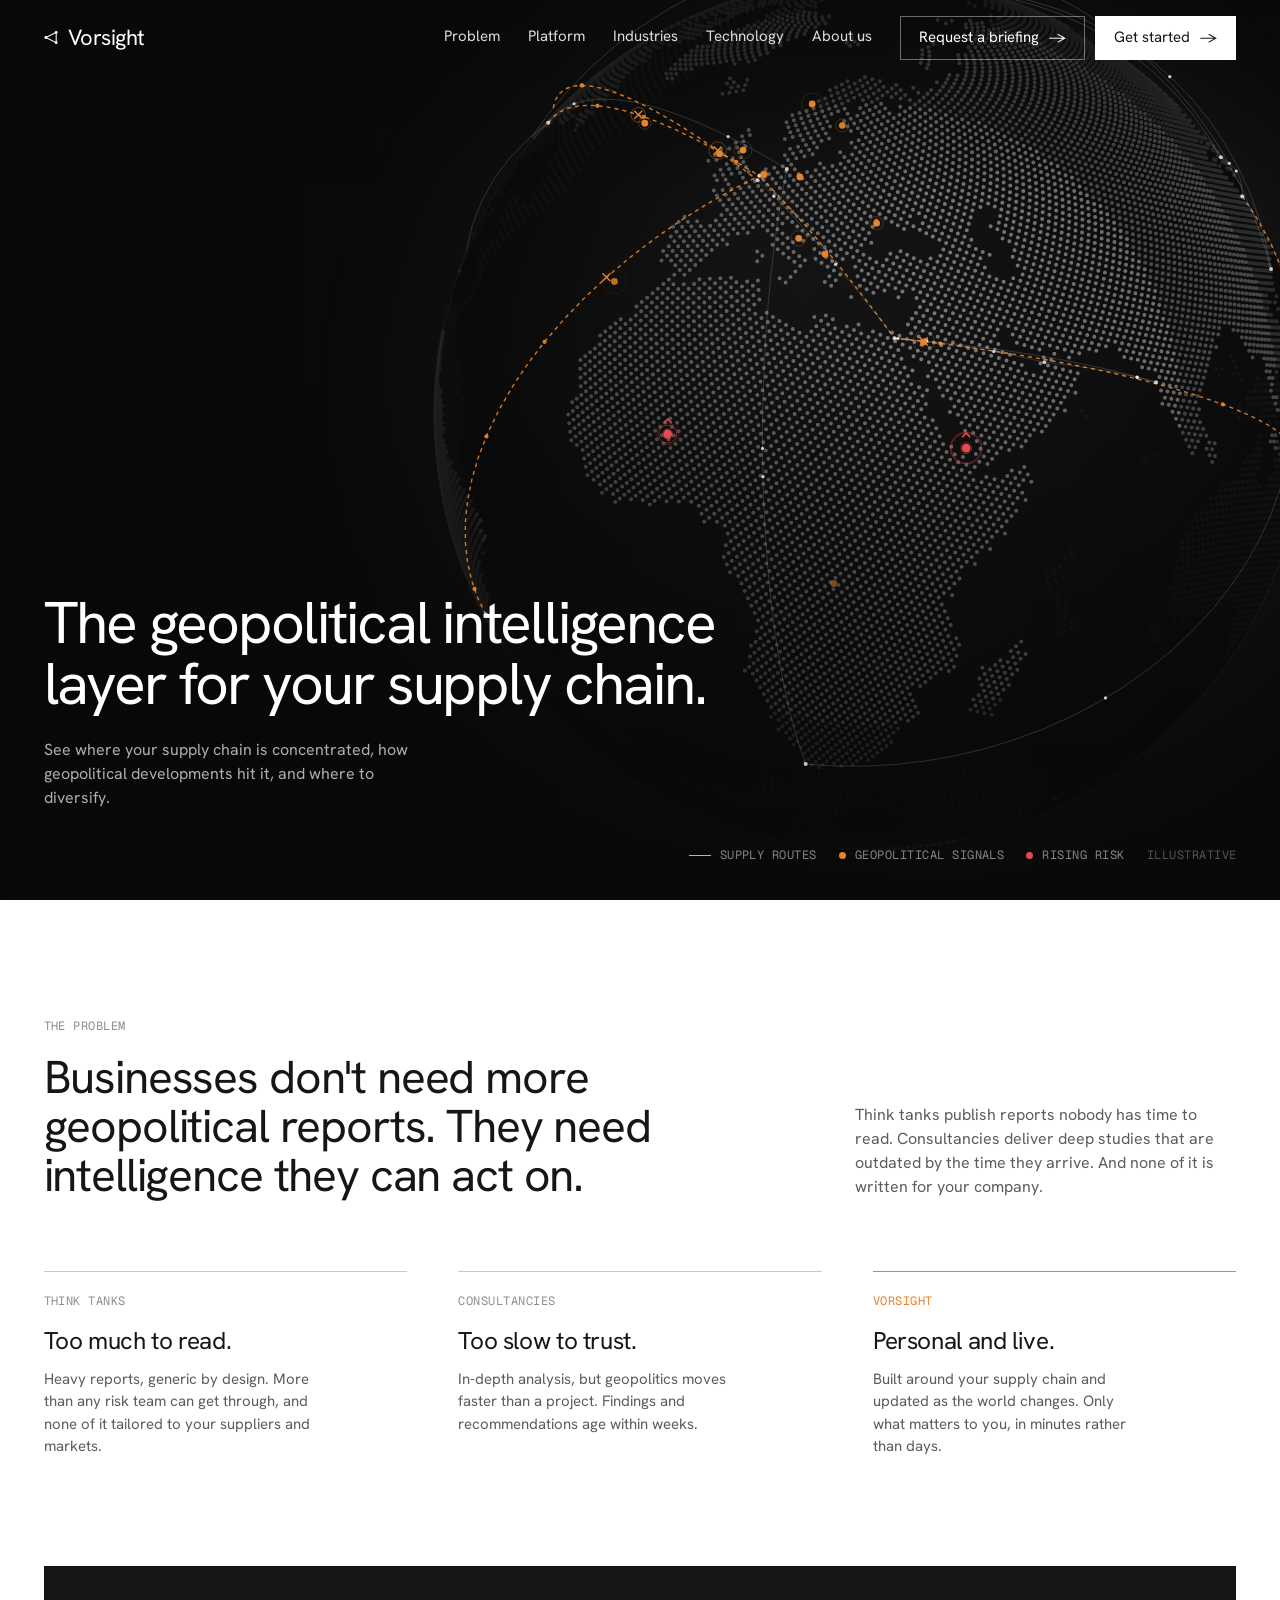
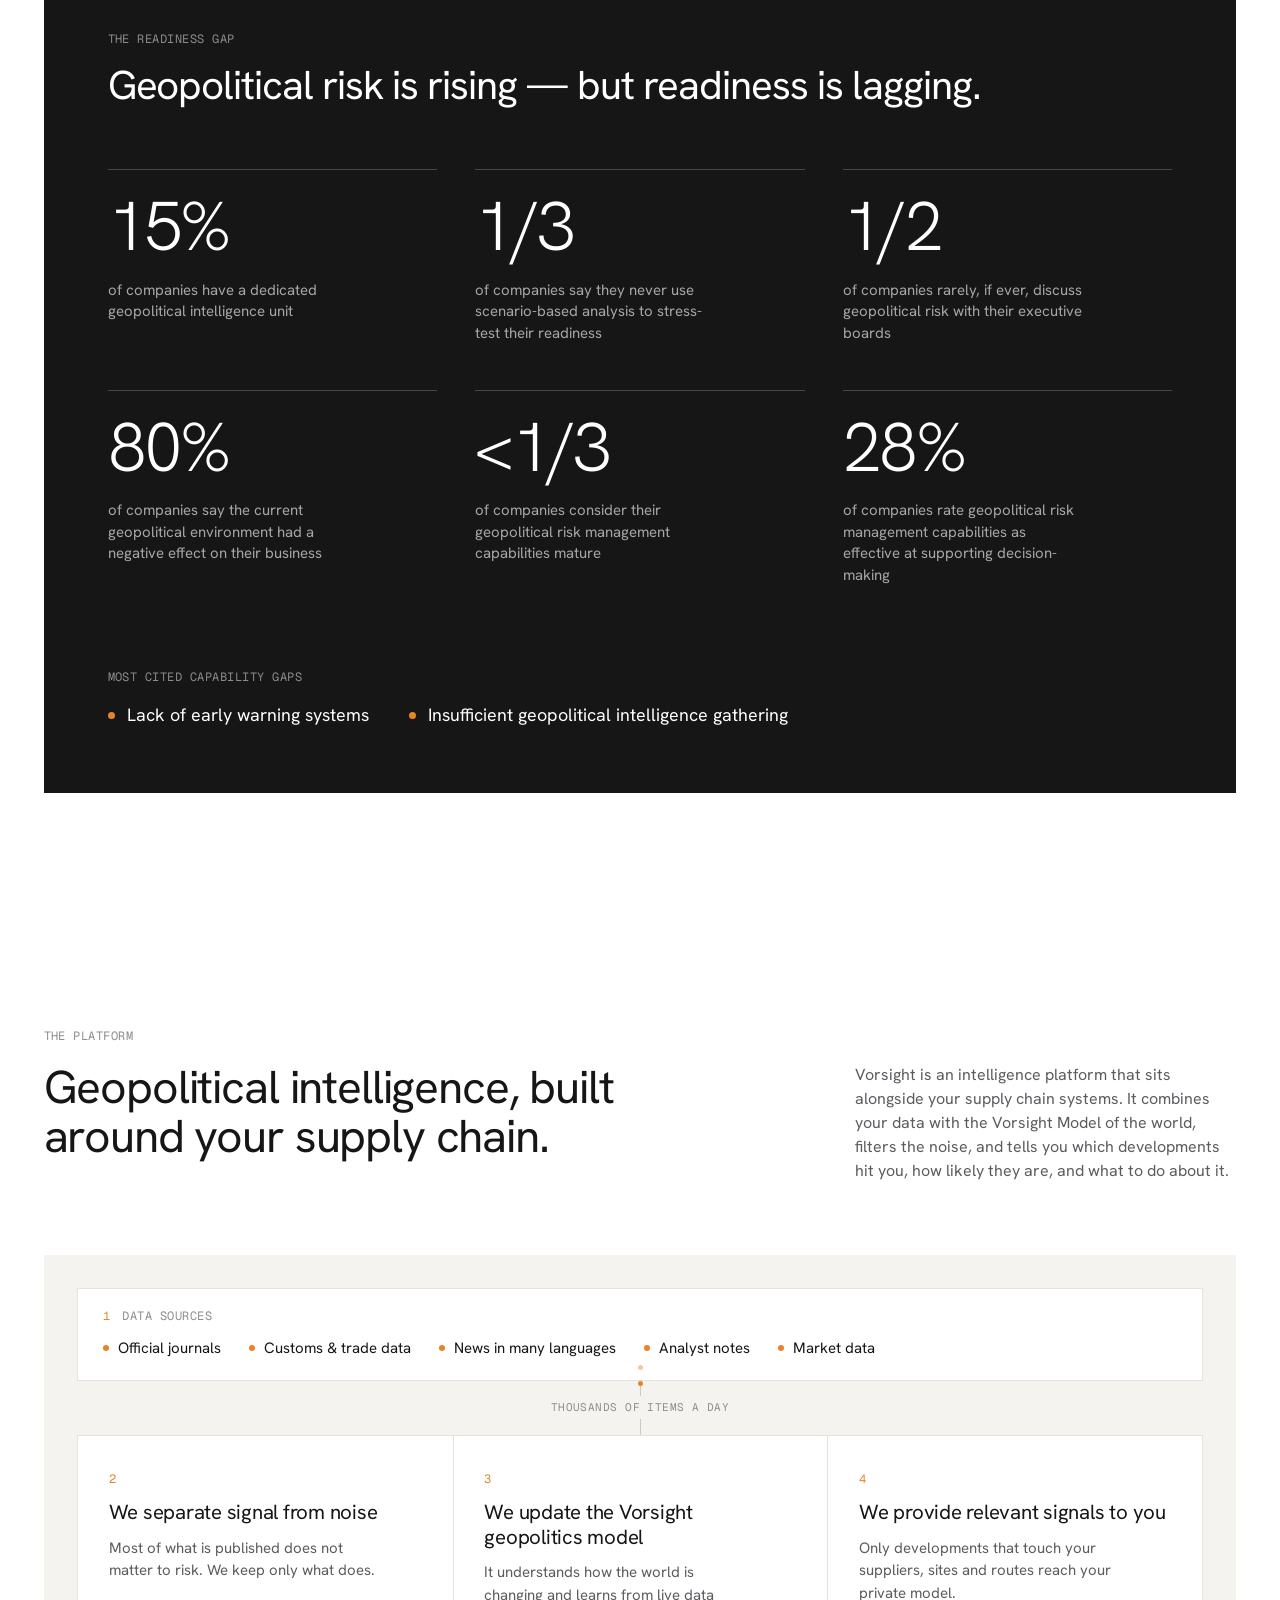
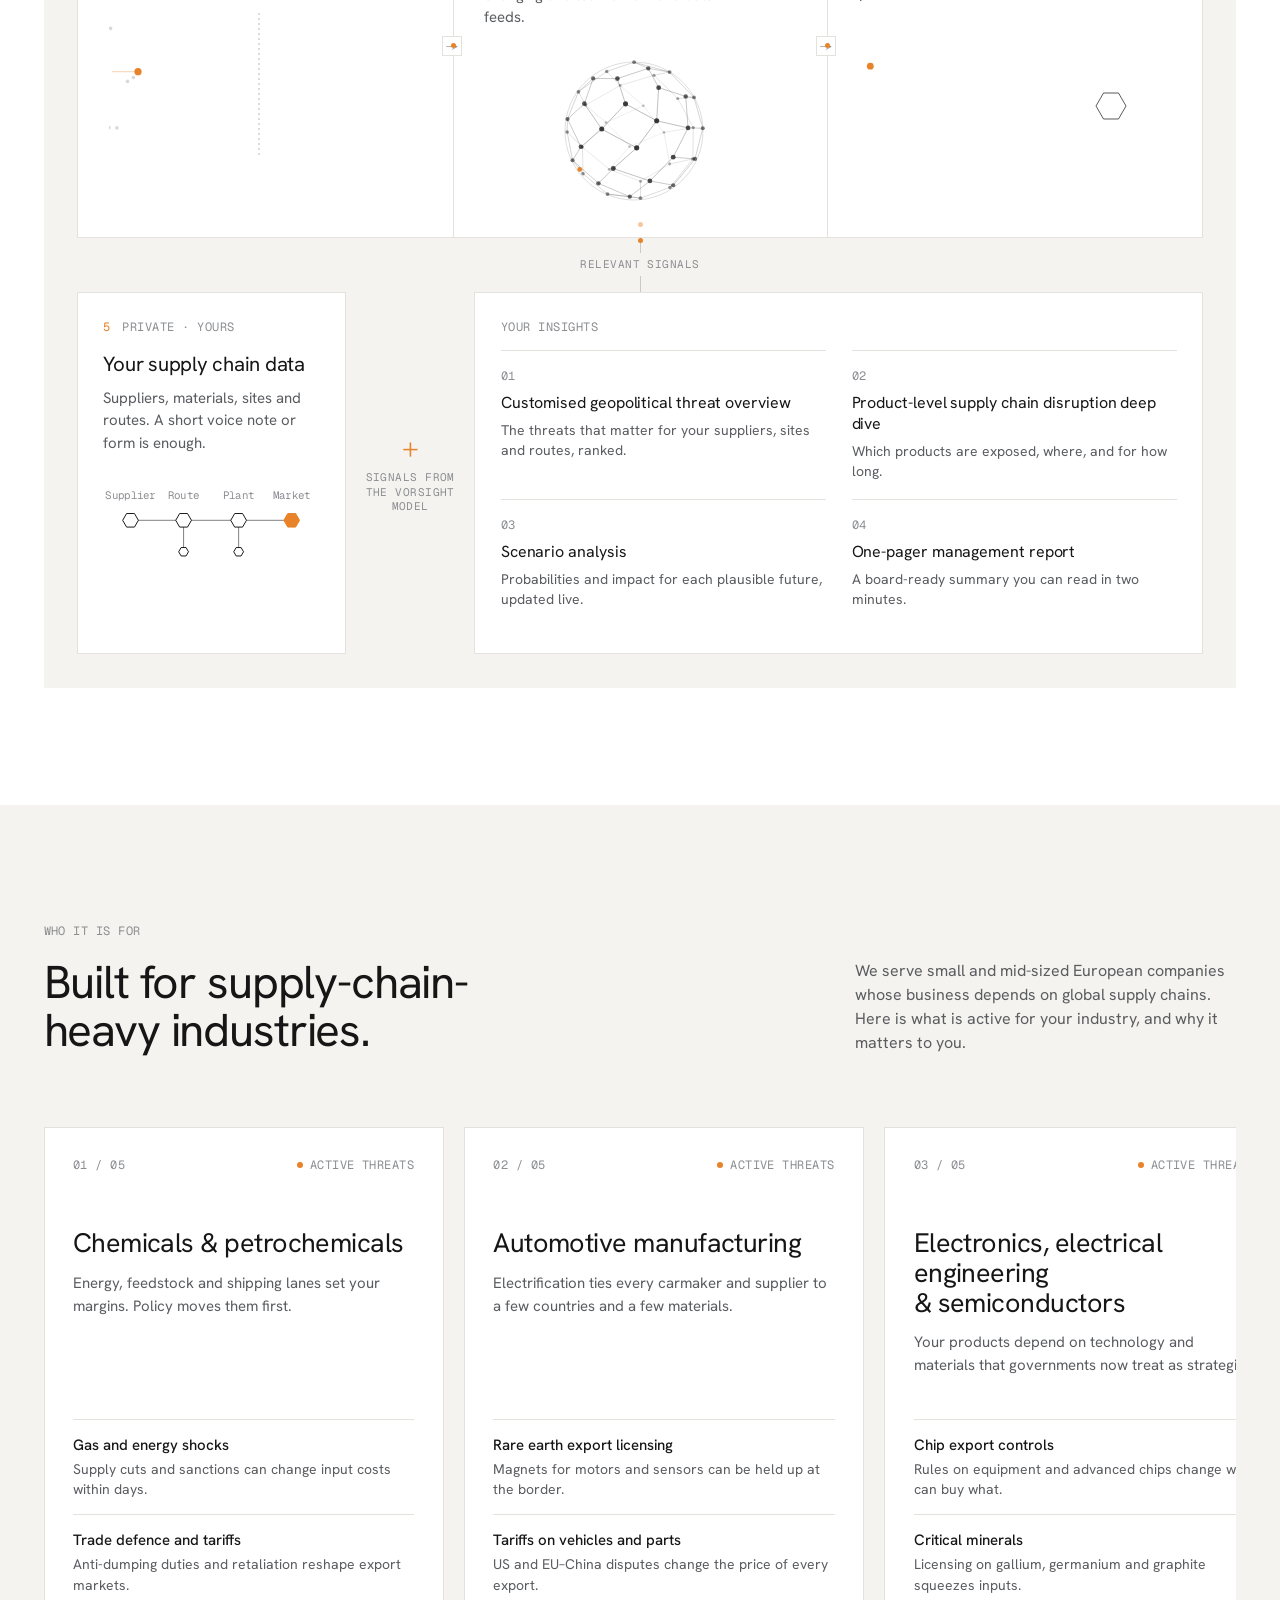
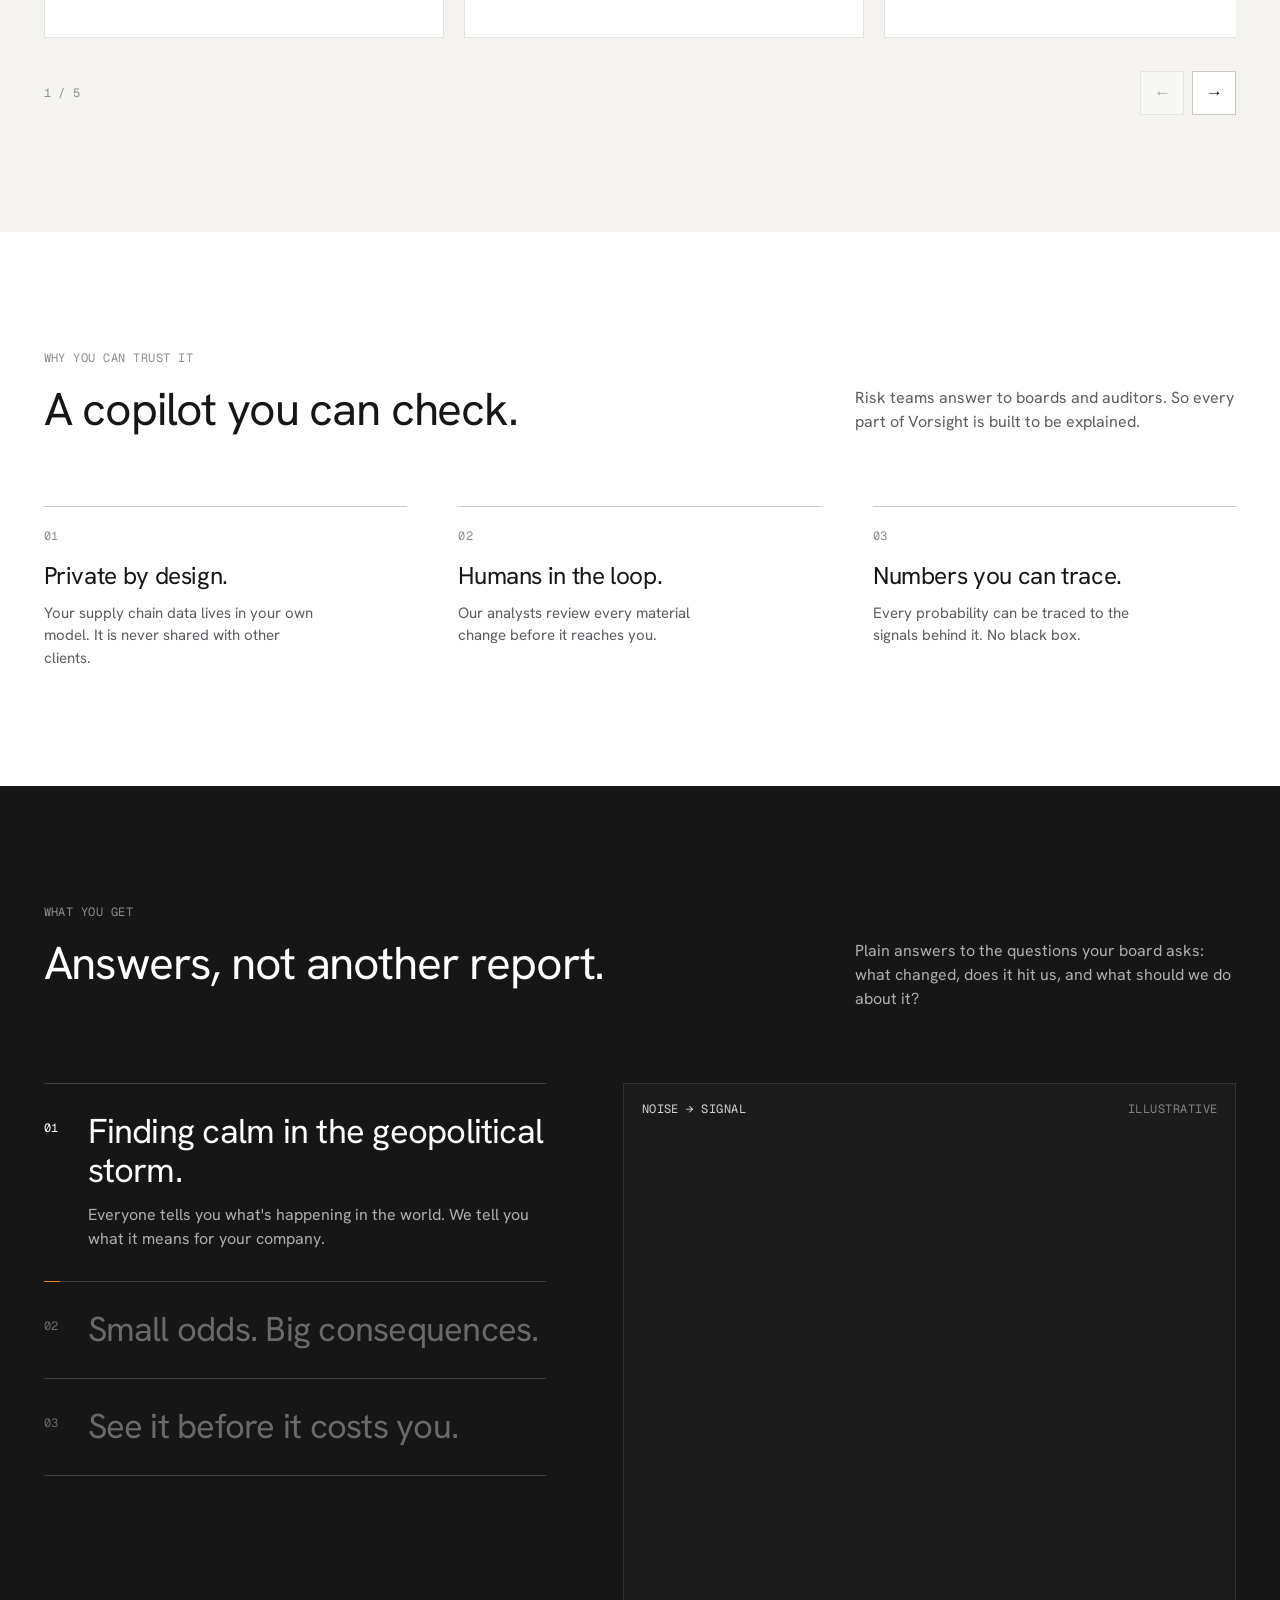
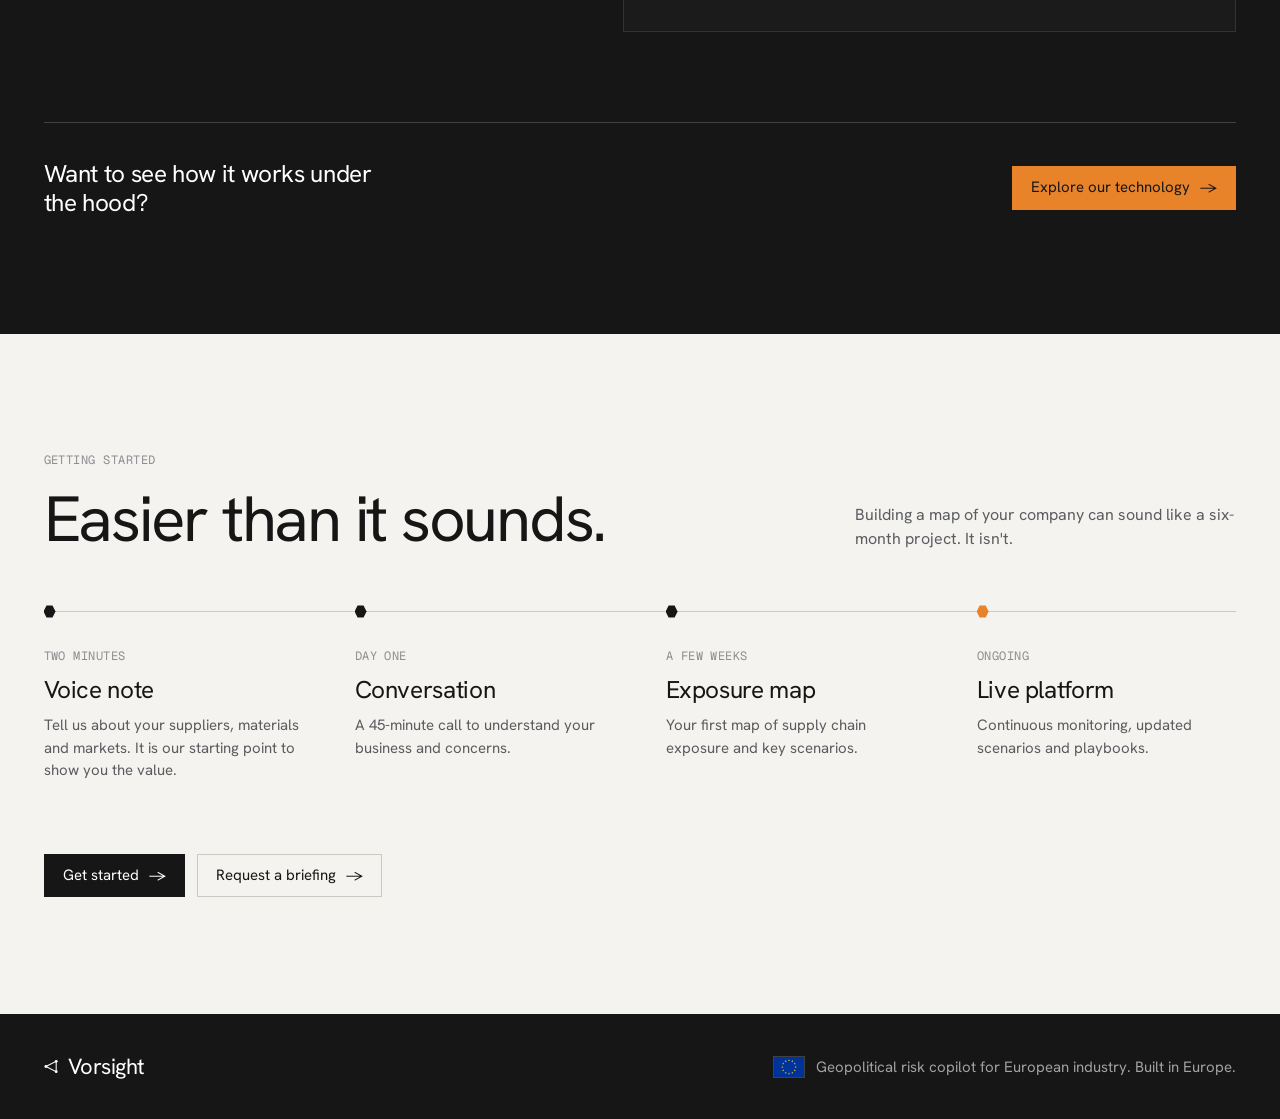
==== commit 188b6682: "New banner: geopolitical intelligence layer, concentration and diversification Co-Authored-By: Claud" ====
--- a/index.html
+++ b/index.html
@@ -42,6 +42,7 @@
   .hero-inner{ position:relative; z-index:3; width:100%; padding:0 var(--pad) clamp(48px,10vh,96px); pointer-events:none; }
   .hero-copy{ max-width:760px; pointer-events:auto; }
   .hero-copy h1{ font-size:clamp(34px,4.6vw,66px); letter-spacing:-0.035em; line-height:1.04; color:#fff; }
+  @media (max-width:600px){ .hero-copy .hbr{ display:none; } }
   .hero-copy .lede{ margin-top:clamp(16px,2.6vh,24px); max-width:44ch; font-size:clamp(16px,1.2vw,18px); line-height:1.5; color:rgba(255,255,255,0.68); }
   .hero-actions{ display:flex; gap:12px; flex-wrap:wrap; }
   .hero-legend{
@@ -326,8 +327,8 @@
 
   <div class="hero-inner">
     <div class="hero-copy">
-      <h1>Your copilot for<br>geopolitical risk.</h1>
-      <p class="lede">The intelligence platform that shows how geopolitical developments hit your supply chains, and what to do about it.</p>
+      <h1>The geopolitical intelligence<br class="hbr"> layer for your supply chain.</h1>
+      <p class="lede">See where your supply chain is concentrated, how geopolitical developments hit it, and where to diversify.</p>
     </div>
   </div>
 
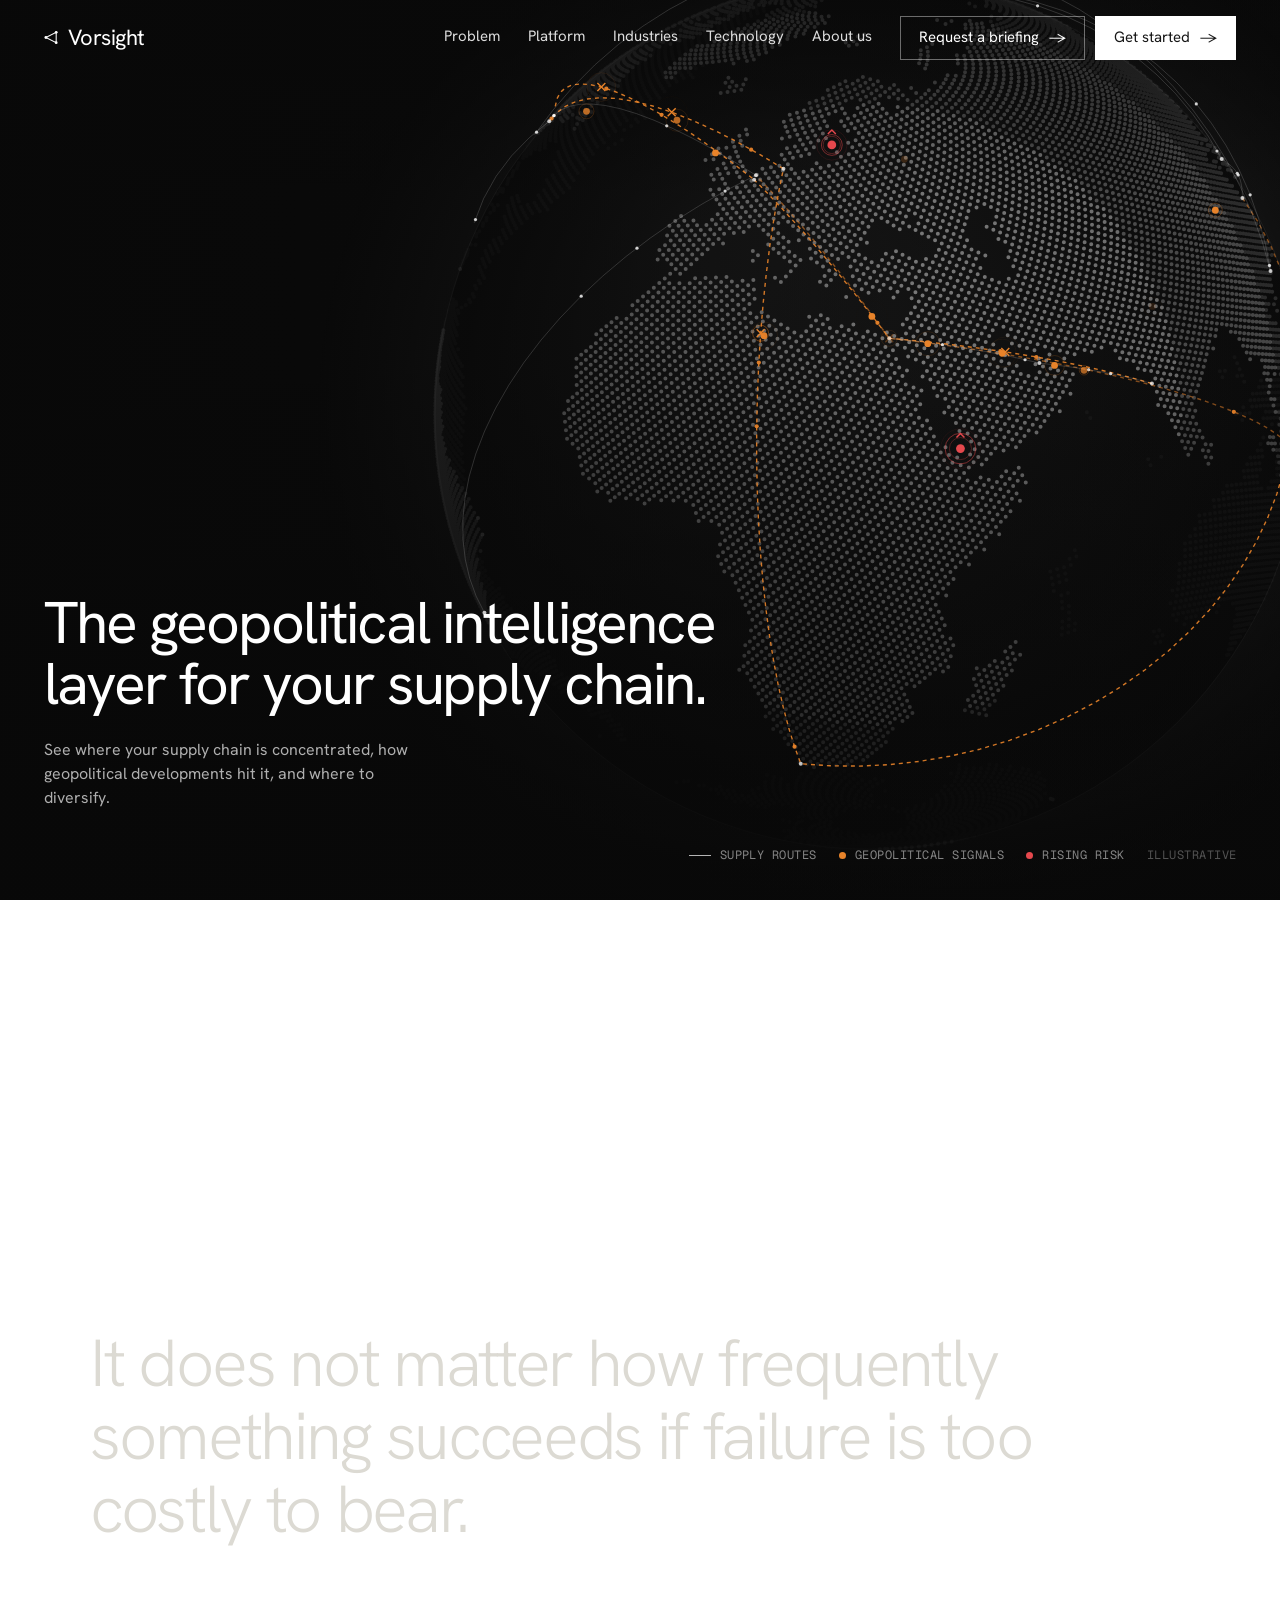
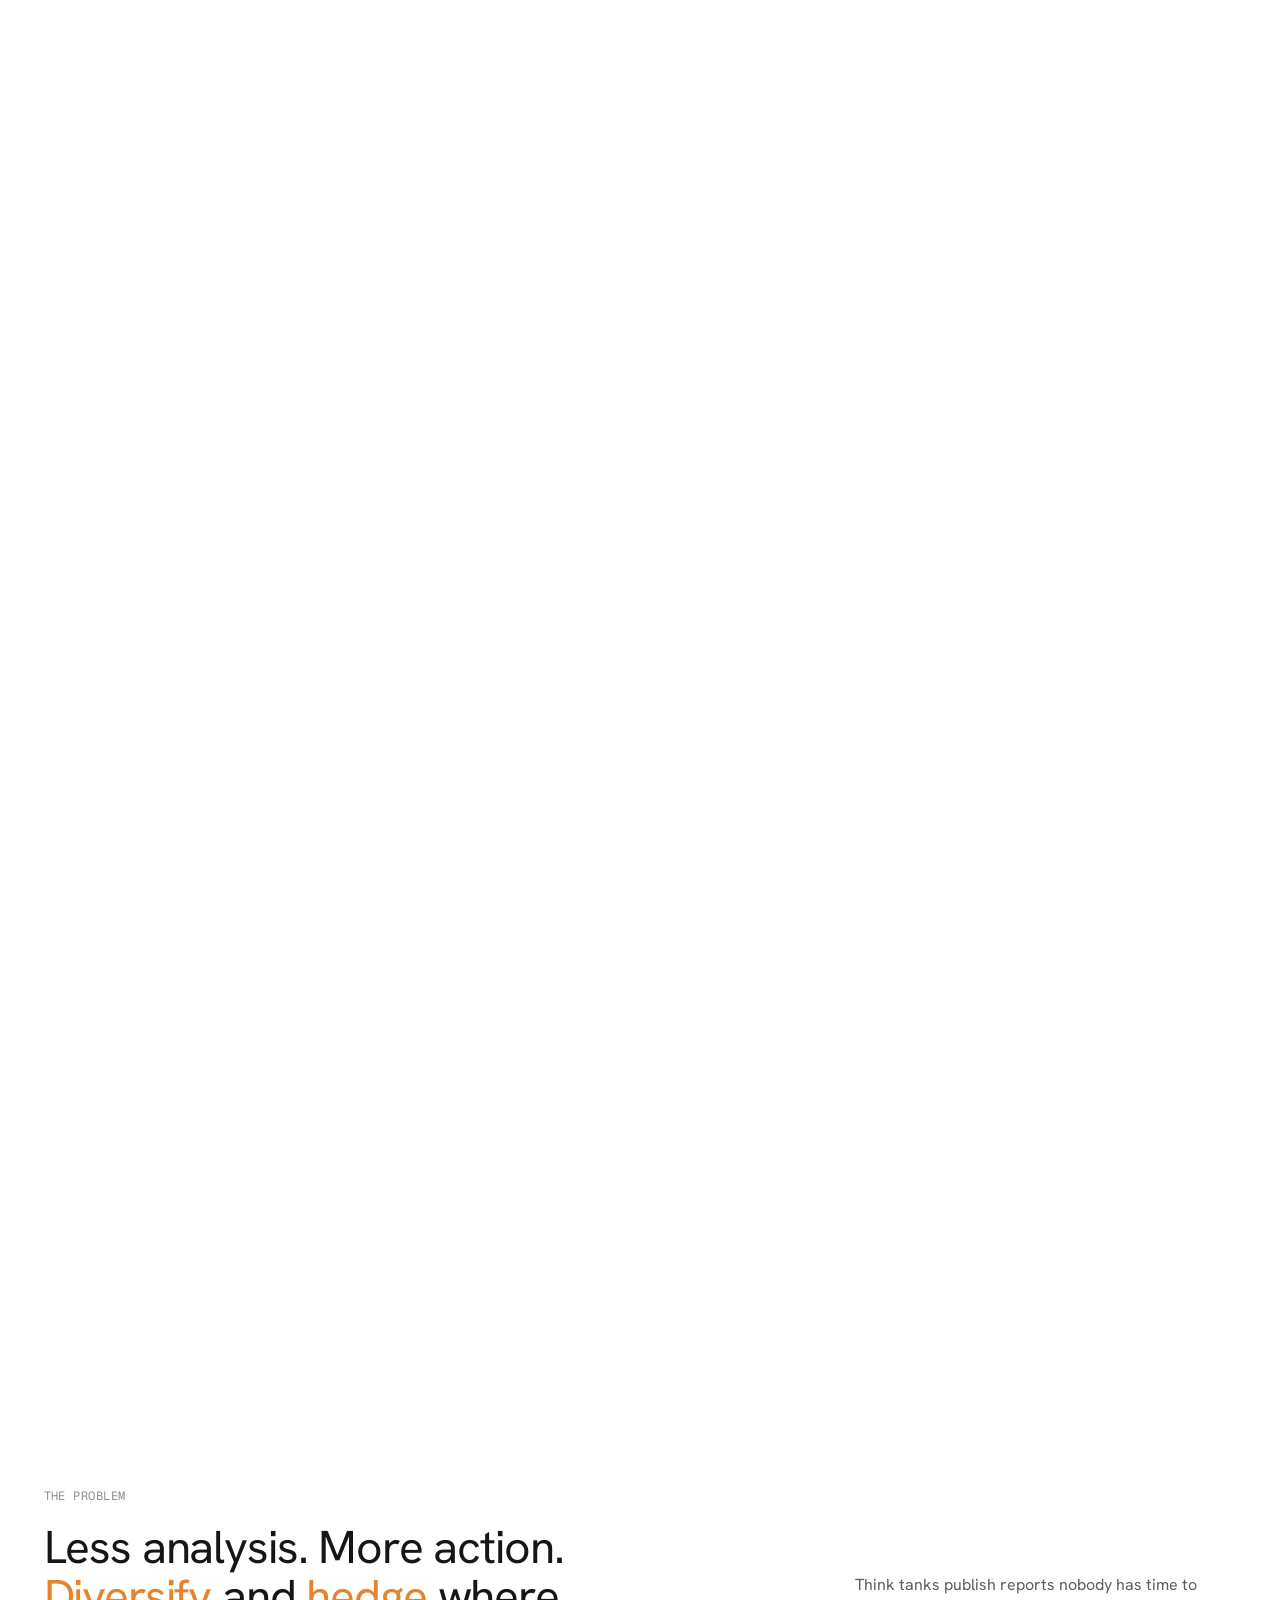
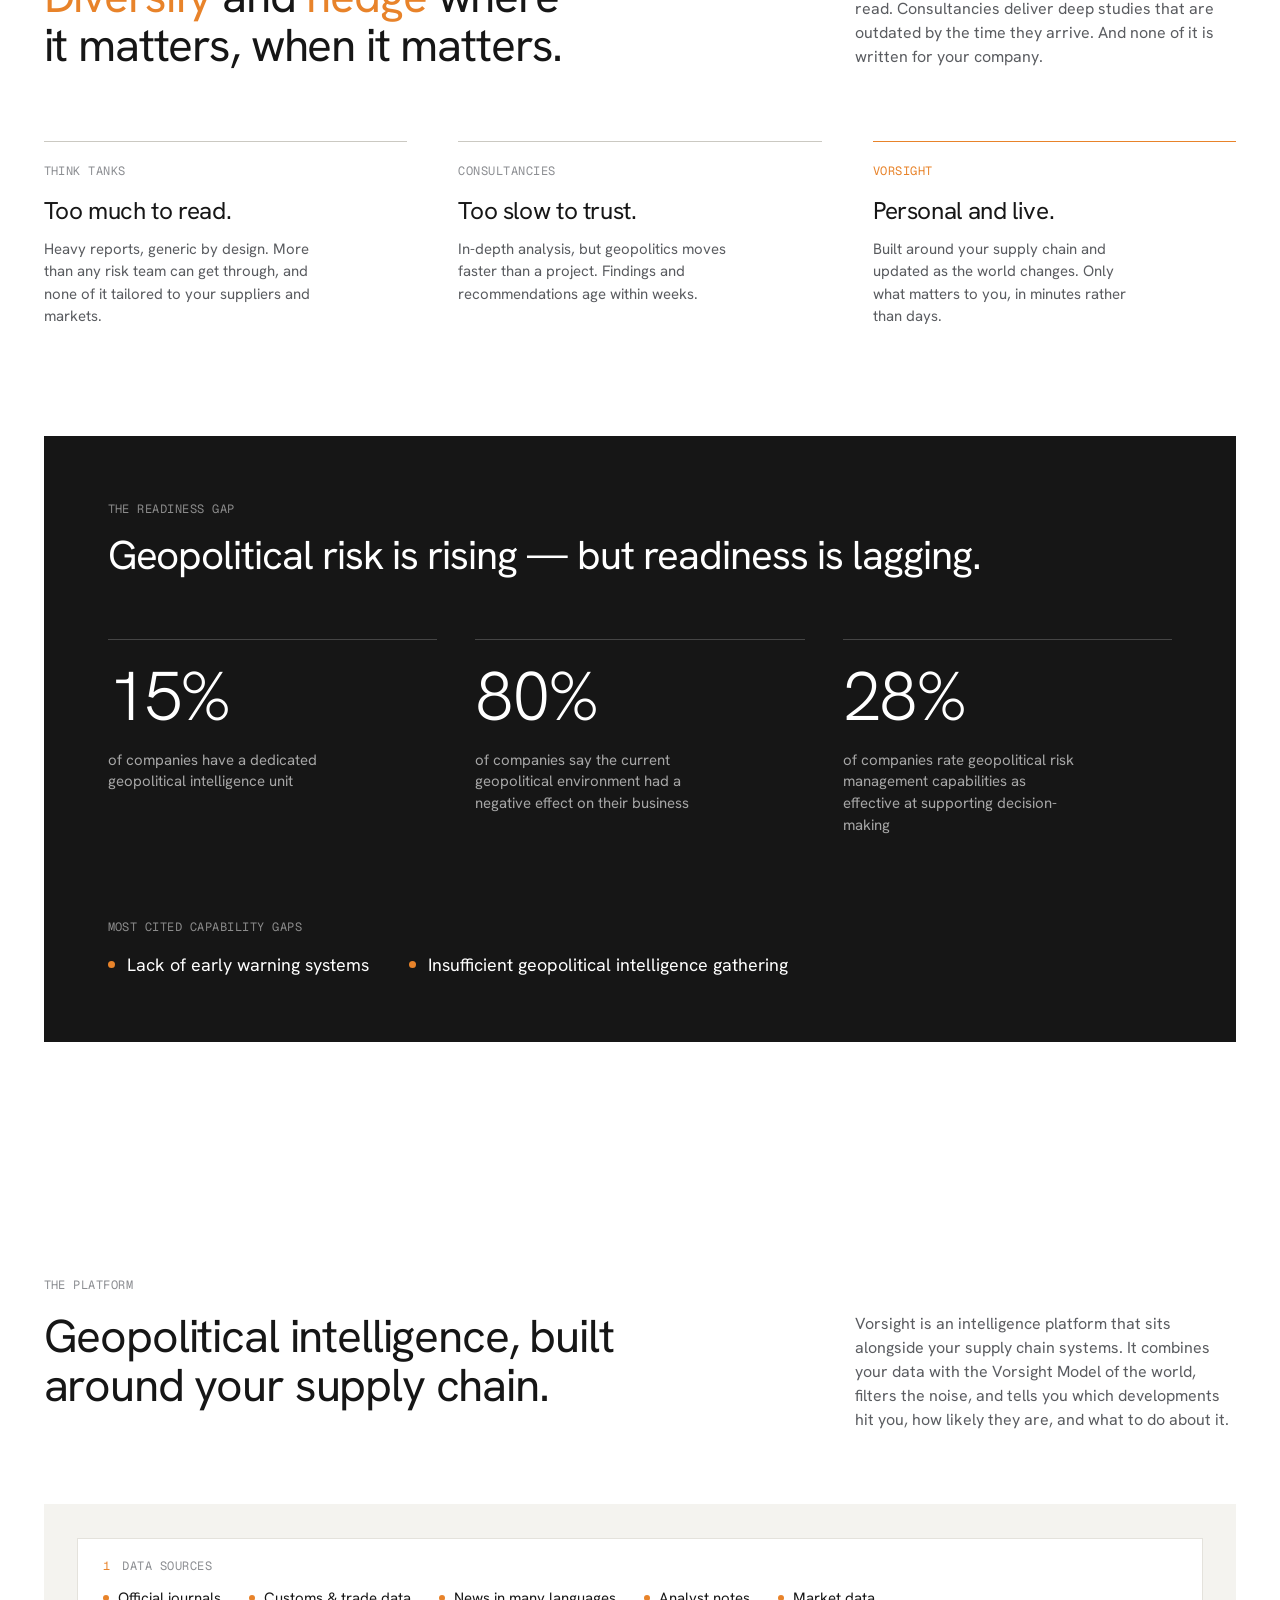
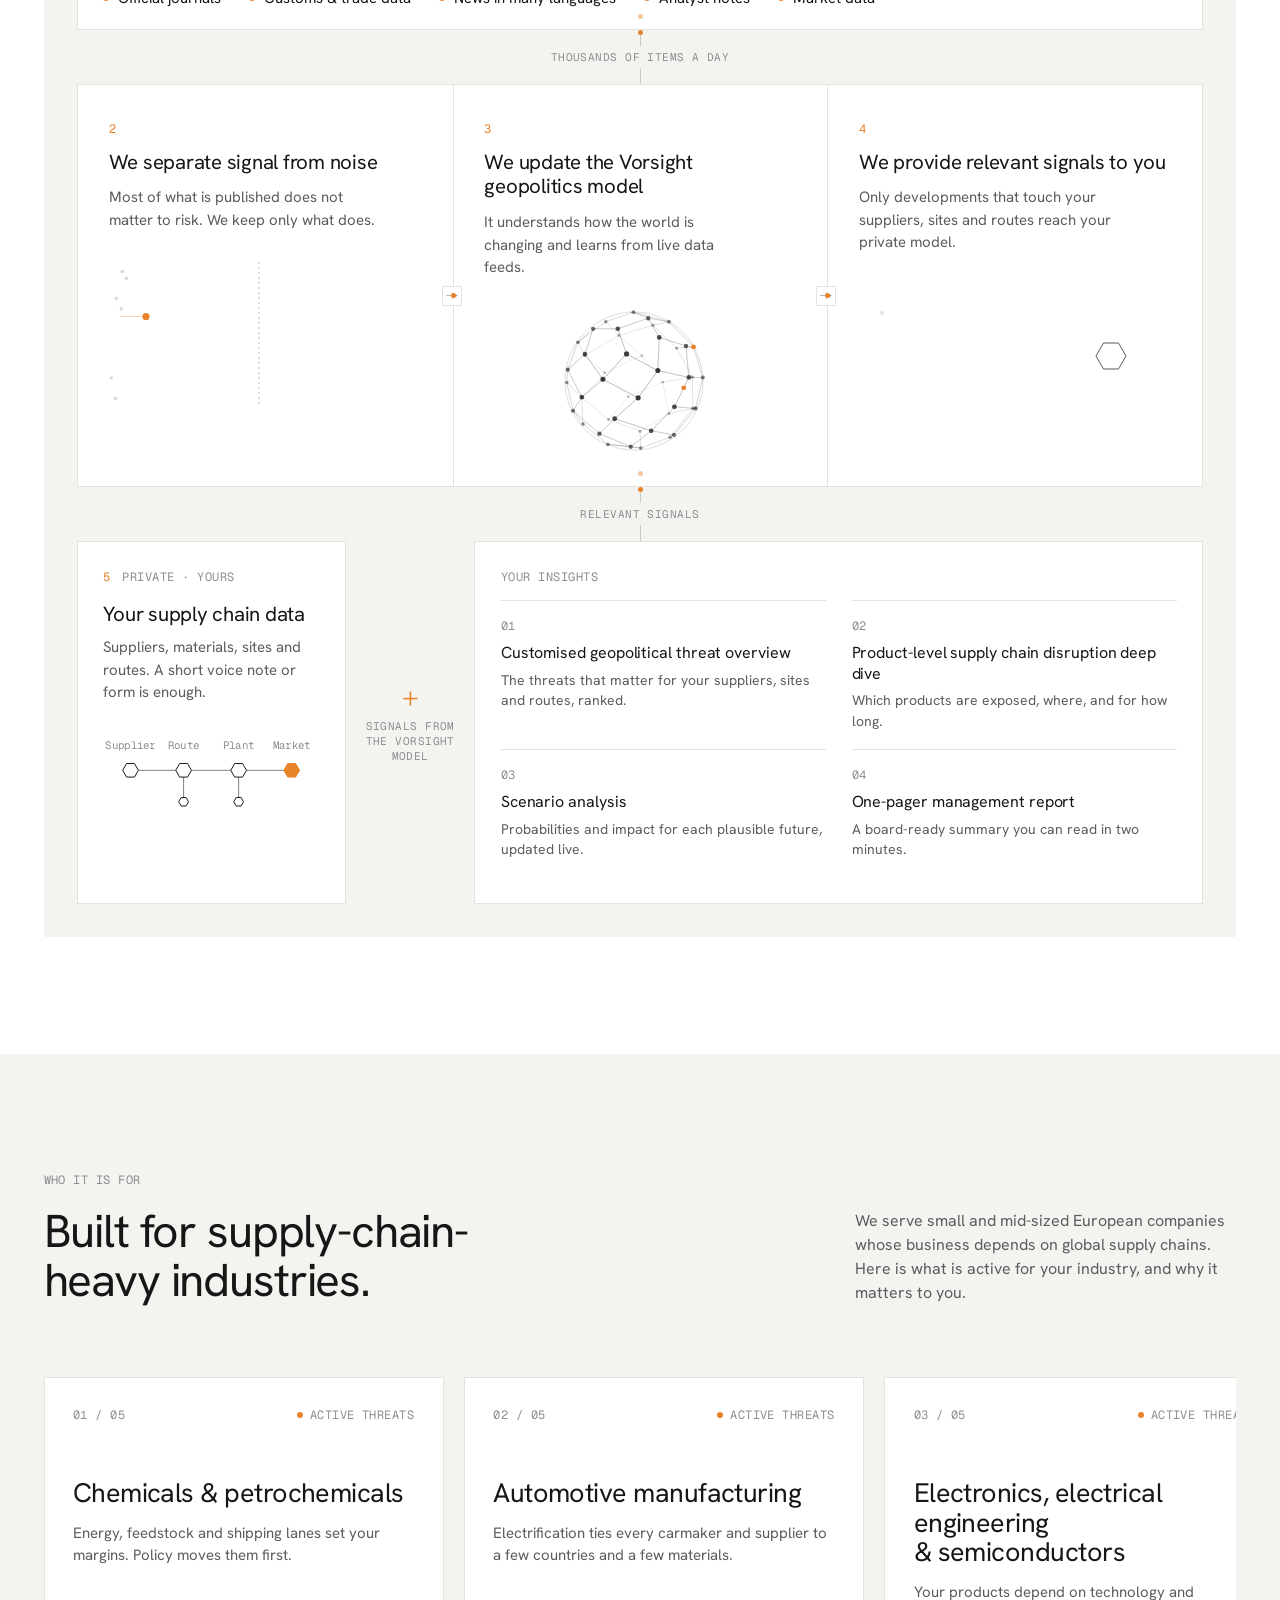
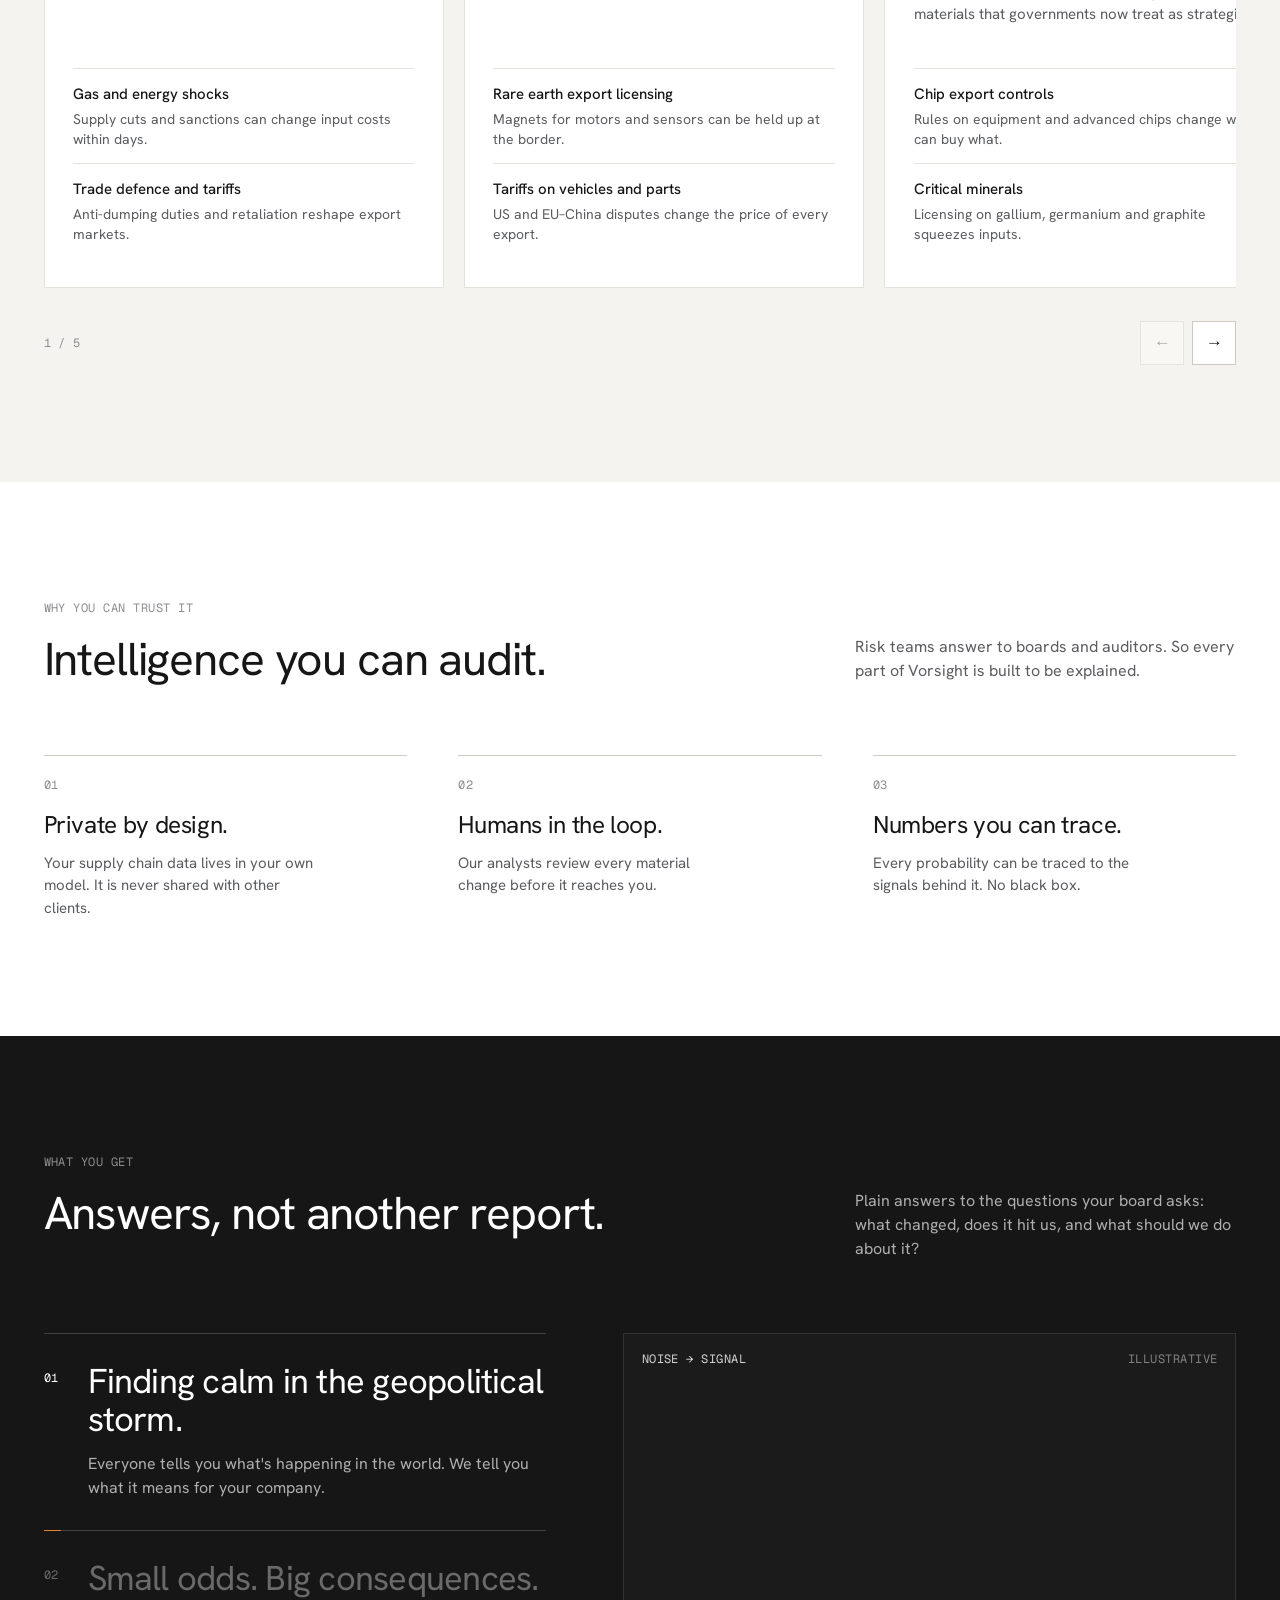
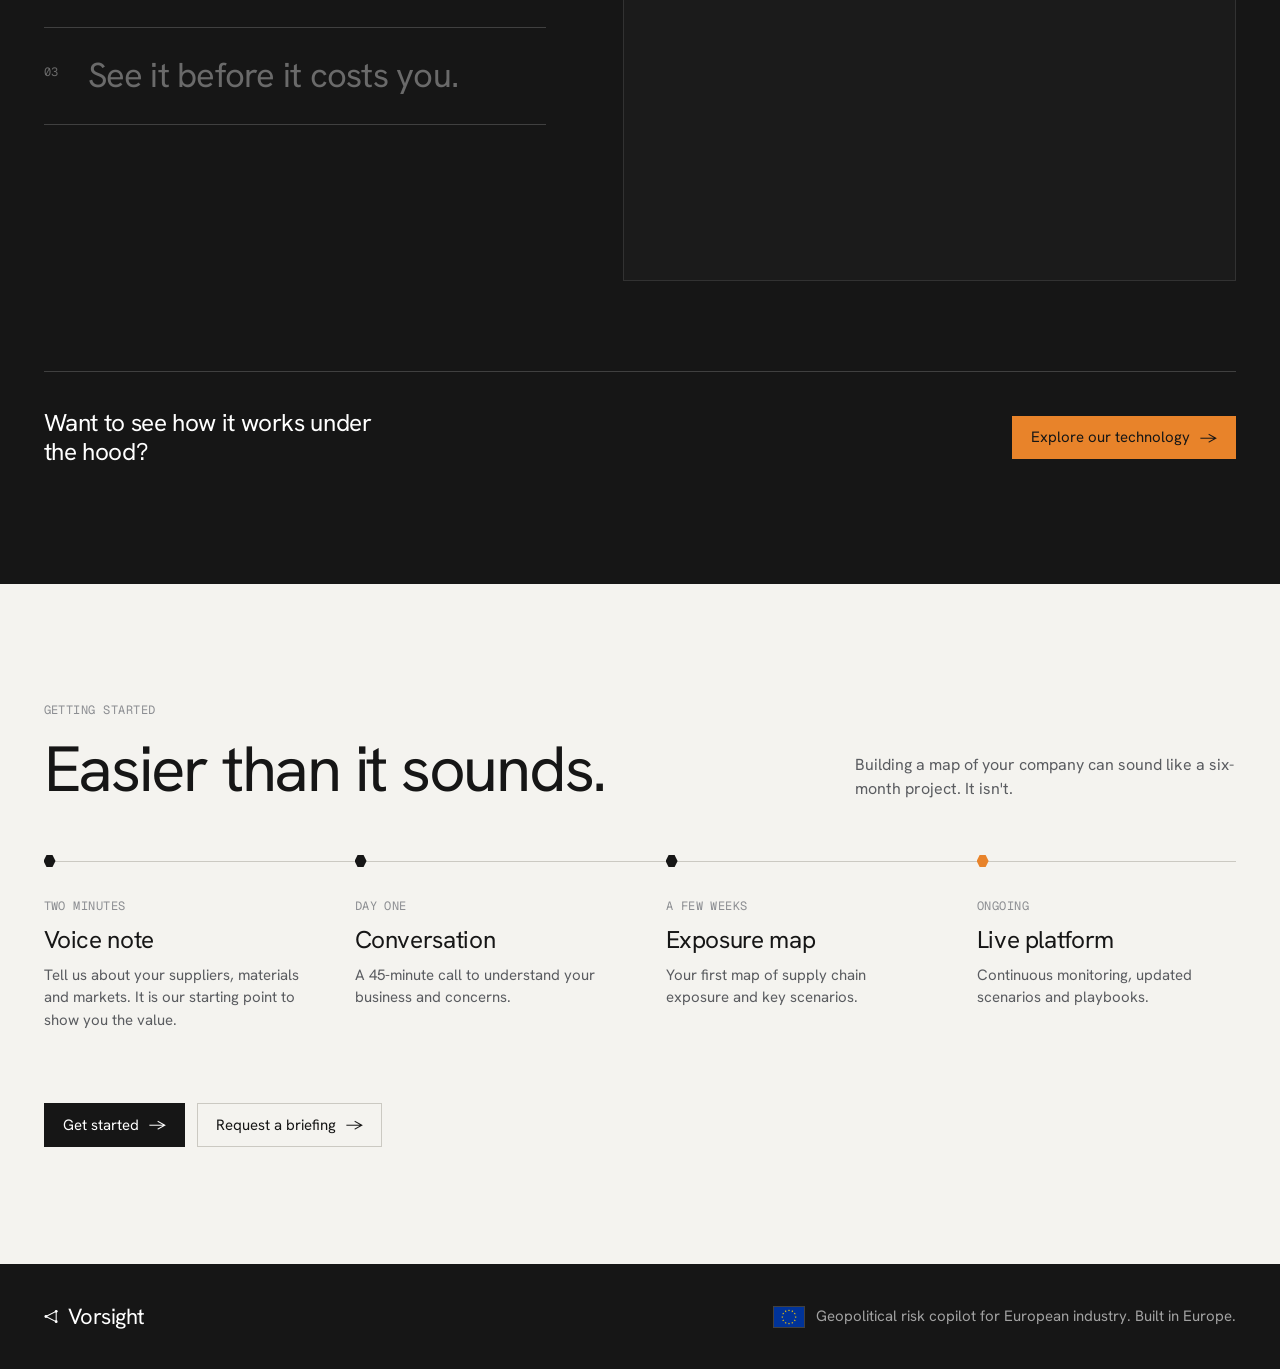
==== commit 953e30cb: "Scroll-reveal Taleb quote, new problem heading, trimmed readiness stats, audit-focused trust heading" ====
--- a/index.html
+++ b/index.html
@@ -61,7 +61,22 @@
     font-size:var(--t-small); line-height:1.35; color:#fff;
   }
 
+  /* ---------- quote: the more you scroll, the more of it you can read ---------- */
+  #quote{ position:relative; height:230vh; background:var(--bg); }
+  .q-stick{ position:sticky; top:0; height:100vh; height:100svh; display:flex; align-items:center; }
+  .q-body{ margin:0; max-width:1100px; }
+  .q-text{ margin:0; font-size:clamp(30px,5.2vw,80px); font-weight:300; line-height:1.1; letter-spacing:-0.035em; color:var(--ink); }
+  .q-text .w{ display:inline-block; white-space:nowrap; }
+  .q-text .c{ color:#DCDAD3; transition:color .35s ease; }
+  .q-text .c.on{ color:var(--ink); }
+  .q-by{ margin-top:clamp(28px,5vh,48px); display:flex; align-items:center; gap:14px; font-family:var(--mono); font-size:var(--t-label); letter-spacing:0.04em; text-transform:uppercase; color:var(--ink-3); opacity:0; transition:opacity .6s ease; }
+  .q-by::before{ content:""; width:36px; height:1px; background:var(--border-strong); }
+  .q-by.on{ opacity:1; }
+  @media (max-width:700px){ #quote{ height:200vh; } }
+  @media (prefers-reduced-motion: reduce){ #quote{ height:auto; padding:clamp(96px,16vh,180px) 0; } .q-stick{ position:static; height:auto; } .q-text .c{ color:var(--ink); transition:none; } .q-by{ opacity:1; } }
+
   /* ---------- problem ---------- */
+  #problem h2 .hl{ font-style:normal; color:var(--orange); }
   .readiness{ margin-top:clamp(88px,13vh,150px); padding:clamp(32px,5vw,72px); background:var(--dark); color:#fff; }
   .readiness .eyebrow{ color:rgba(255,255,255,0.5); }
   .readiness h3{ margin:16px 0 clamp(40px,7vh,72px); font-size:clamp(26px,3.15vw,46px); line-height:1.06; letter-spacing:-0.025em; color:#fff; white-space:nowrap; }
@@ -337,11 +352,22 @@
 </section>
 
 <!-- ============ 2. PROBLEM ============ -->
+<section id="quote" aria-label="Quote">
+  <div class="q-stick">
+    <div class="wrap">
+      <figure class="q-body" id="q-body">
+        <blockquote class="q-text" id="q-text">It does not matter how frequently something succeeds if failure is too costly to bear.</blockquote>
+        <figcaption class="q-by" id="q-by">Nassim Nicholas Taleb</figcaption>
+      </figure>
+    </div>
+  </div>
+</section>
+
 <section id="problem">
   <div class="wrap">
     <div class="section-head reveal">
       <div class="eyebrow">THE PROBLEM</div>
-      <h2>Businesses don't need more geopolitical reports. They need intelligence they can act on.</h2>
+      <h2>Less analysis. More action. <em class="hl">Diversify</em> and <em class="hl">hedge</em> where it matters, when it matters.</h2>
       <p>Think tanks publish reports nobody has time to read. Consultancies deliver deep studies that are outdated by the time they arrive. And none of it is written for your company.</p>
     </div>
 
@@ -363,24 +389,9 @@
           <p class="stat-lbl">of companies have a dedicated geopolitical intelligence unit</p>
         </div>
         <div class="stat">
-          <span class="stat-num">1/3</span>
-          <span class="stat-bar"><i style="--w:33%"></i></span>
-          <p class="stat-lbl">of companies say they never use scenario-based analysis to stress-test their readiness</p>
-        </div>
-        <div class="stat">
-          <span class="stat-num">1/2</span>
-          <span class="stat-bar"><i style="--w:50%"></i></span>
-          <p class="stat-lbl">of companies rarely, if ever, discuss geopolitical risk with their executive boards</p>
-        </div>
-        <div class="stat">
           <span class="stat-num">80%</span>
           <span class="stat-bar"><i style="--w:80%"></i></span>
           <p class="stat-lbl">of companies say the current geopolitical environment had a negative effect on their business</p>
-        </div>
-        <div class="stat">
-          <span class="stat-num">&lt;1/3</span>
-          <span class="stat-bar"><i style="--w:30%"></i></span>
-          <p class="stat-lbl">of companies consider their geopolitical risk management capabilities mature</p>
         </div>
         <div class="stat">
           <span class="stat-num">28%</span>
@@ -519,7 +530,7 @@
   <div class="wrap">
     <div class="section-head reveal">
       <div class="eyebrow">WHY YOU CAN TRUST IT</div>
-      <h2>A copilot you can check.</h2>
+      <h2>Intelligence you can audit.</h2>
       <p>Risk teams answer to boards and auditors. So every part of Vorsight is built to be explained.</p>
     </div>
     <div class="cmp reveal">
@@ -1201,5 +1212,26 @@
     io.observe(tl);
   })();
 </script>
+<script>
+  (function(){
+    var sec=document.getElementById('quote'), el=document.getElementById('q-text'), by=document.getElementById('q-by'); if(!sec||!el) return;
+    var reduce=window.matchMedia && matchMedia('(prefers-reduced-motion: reduce)').matches;
+    var txt=el.textContent, chars=[], words=txt.split(' ');
+    el.setAttribute('aria-label',txt); el.textContent='';
+    words.forEach(function(w,wi){
+      var ws=document.createElement('span'); ws.className='w'; ws.setAttribute('aria-hidden','true');
+      w.split('').forEach(function(ch){ var c=document.createElement('span'); c.className='c'; c.textContent=ch; ws.appendChild(c); chars.push(c); });
+      el.appendChild(ws); if(wi<words.length-1) el.appendChild(document.createTextNode(' '));
+    });
+    var shown=-1;
+    function upd(){
+      var r=sec.getBoundingClientRect(), span=r.height-window.innerHeight, p=span>0?Math.min(1,Math.max(0,-r.top/span)):1;
+      var n=reduce?chars.length:Math.round(Math.min(1,Math.max(0,(p-0.04)/0.78))*chars.length);
+      if(n!==shown){ for(var i=0;i<chars.length;i++) chars[i].classList.toggle('on',i<n); shown=n; }
+      by.classList.toggle('on',reduce||p>0.9);
+    }
+    window.addEventListener('scroll',upd,{passive:true}); window.addEventListener('resize',upd); upd();
+  })();
+</script>
 </body>
 </html>
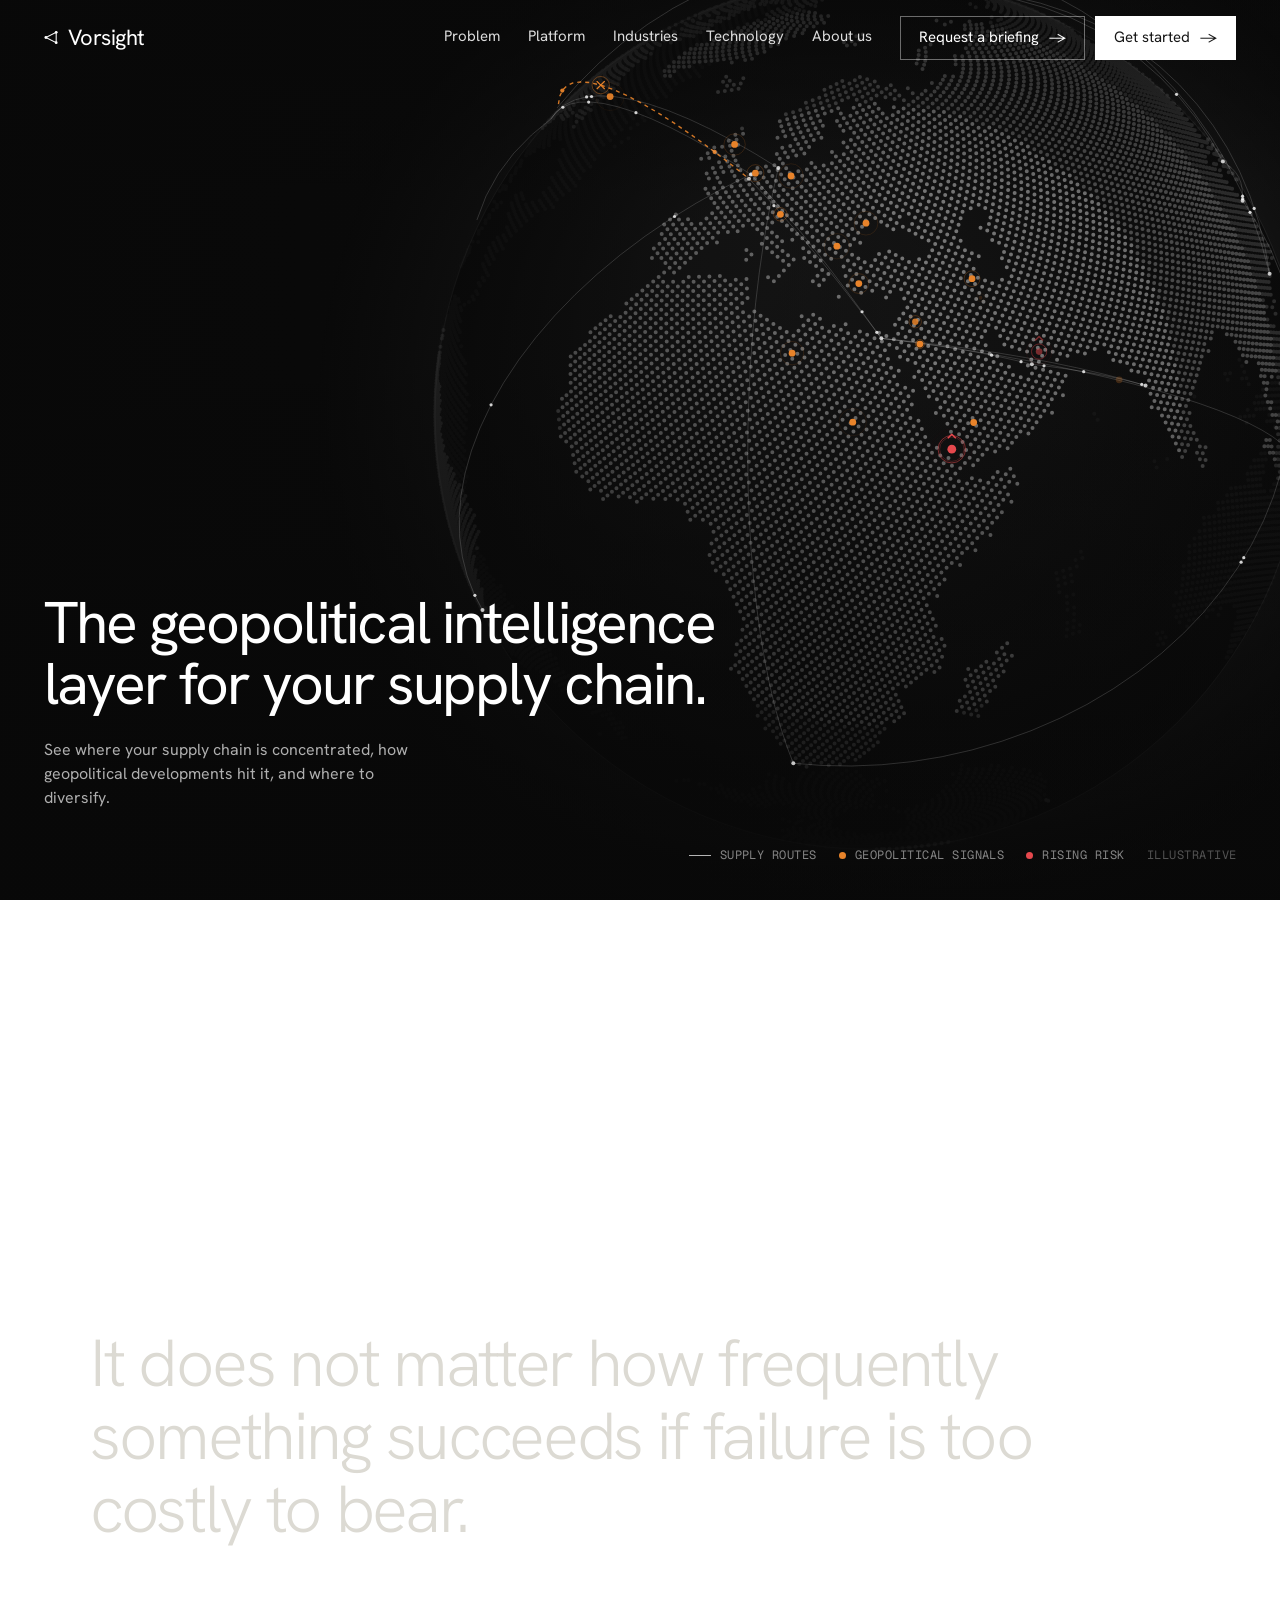
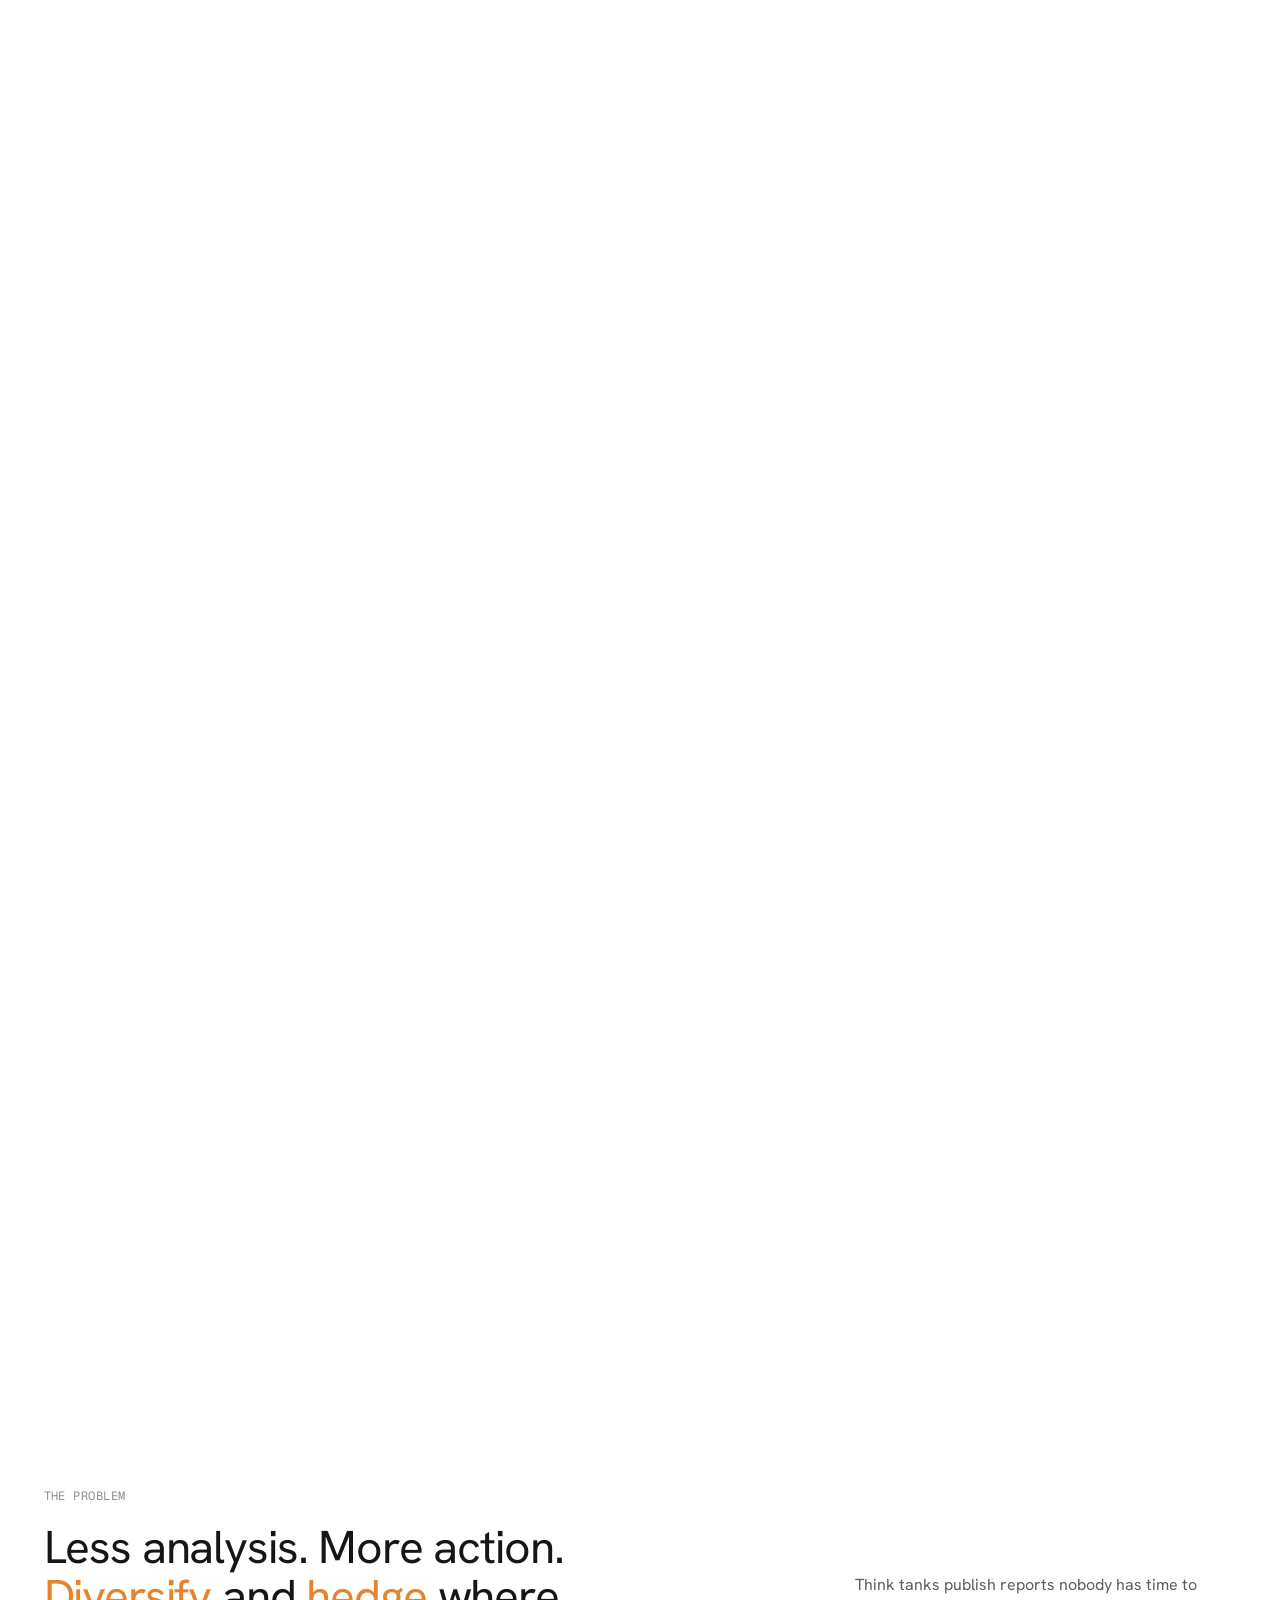
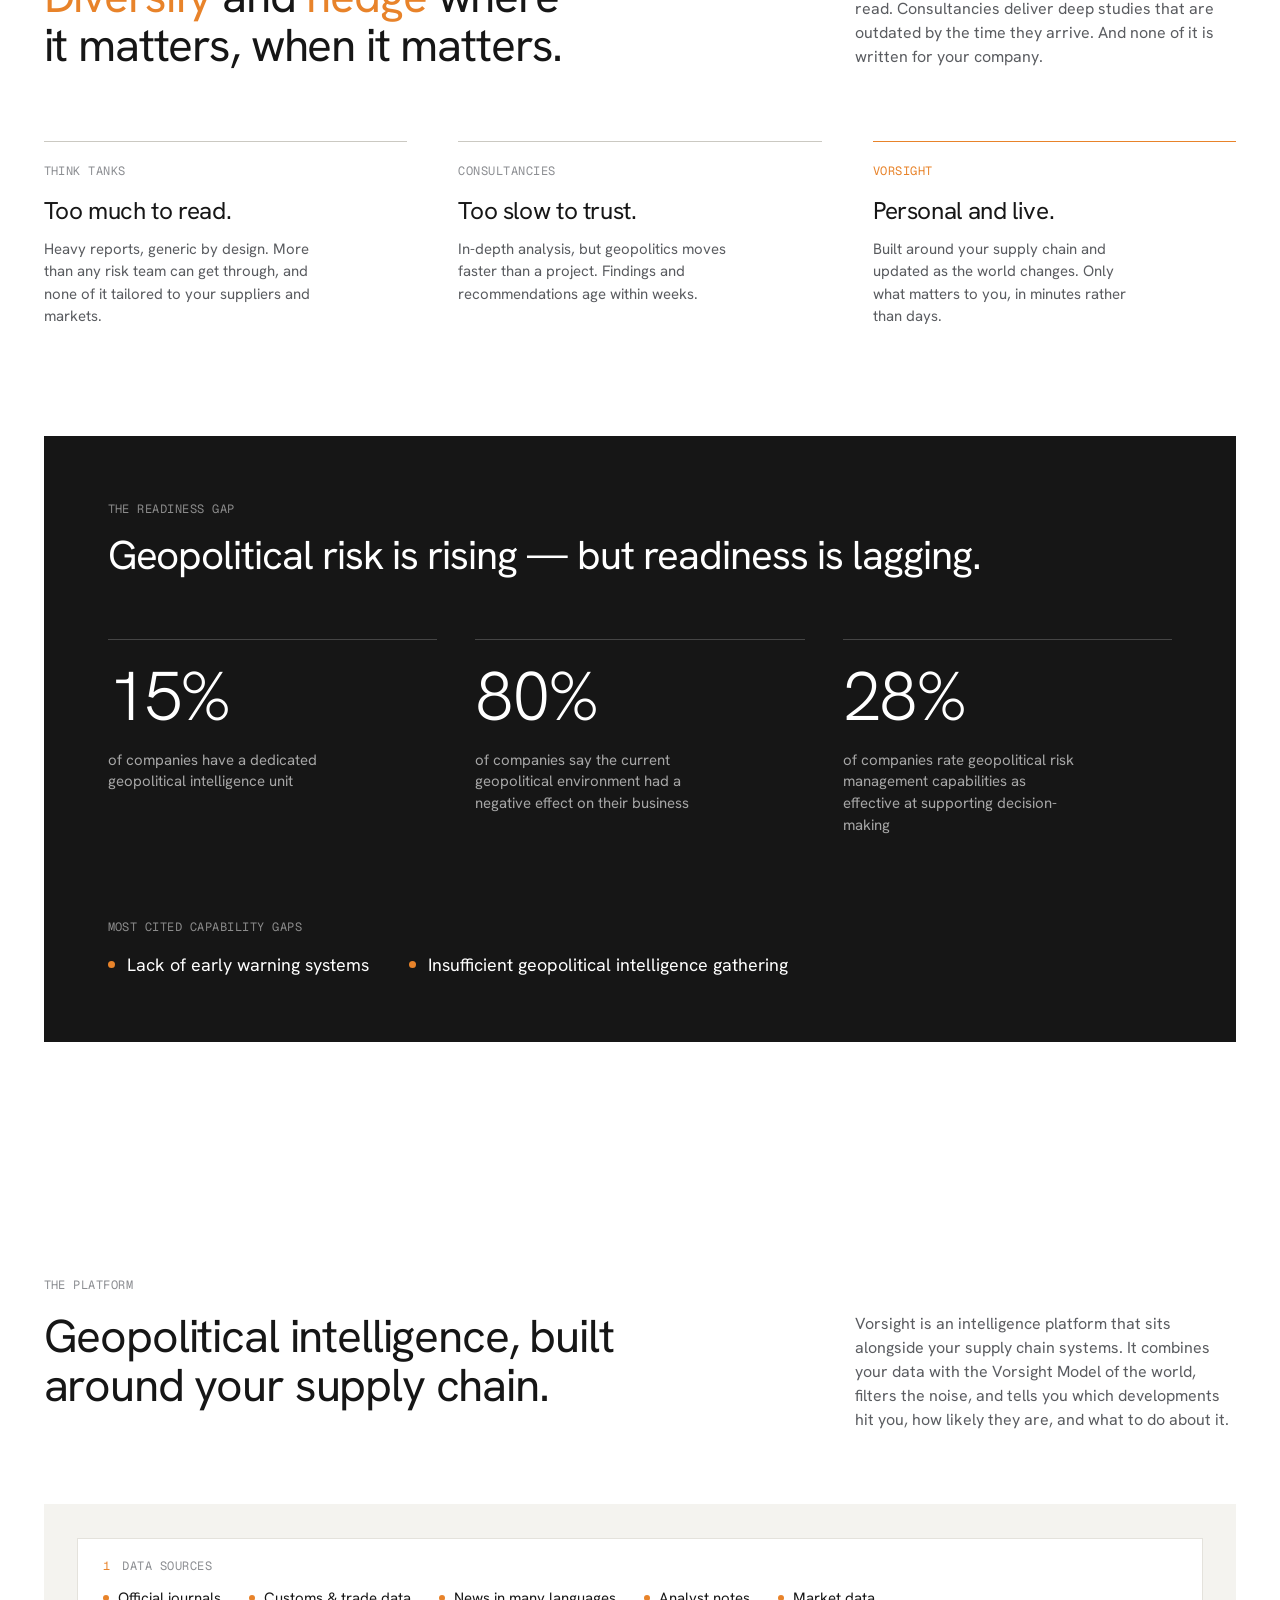
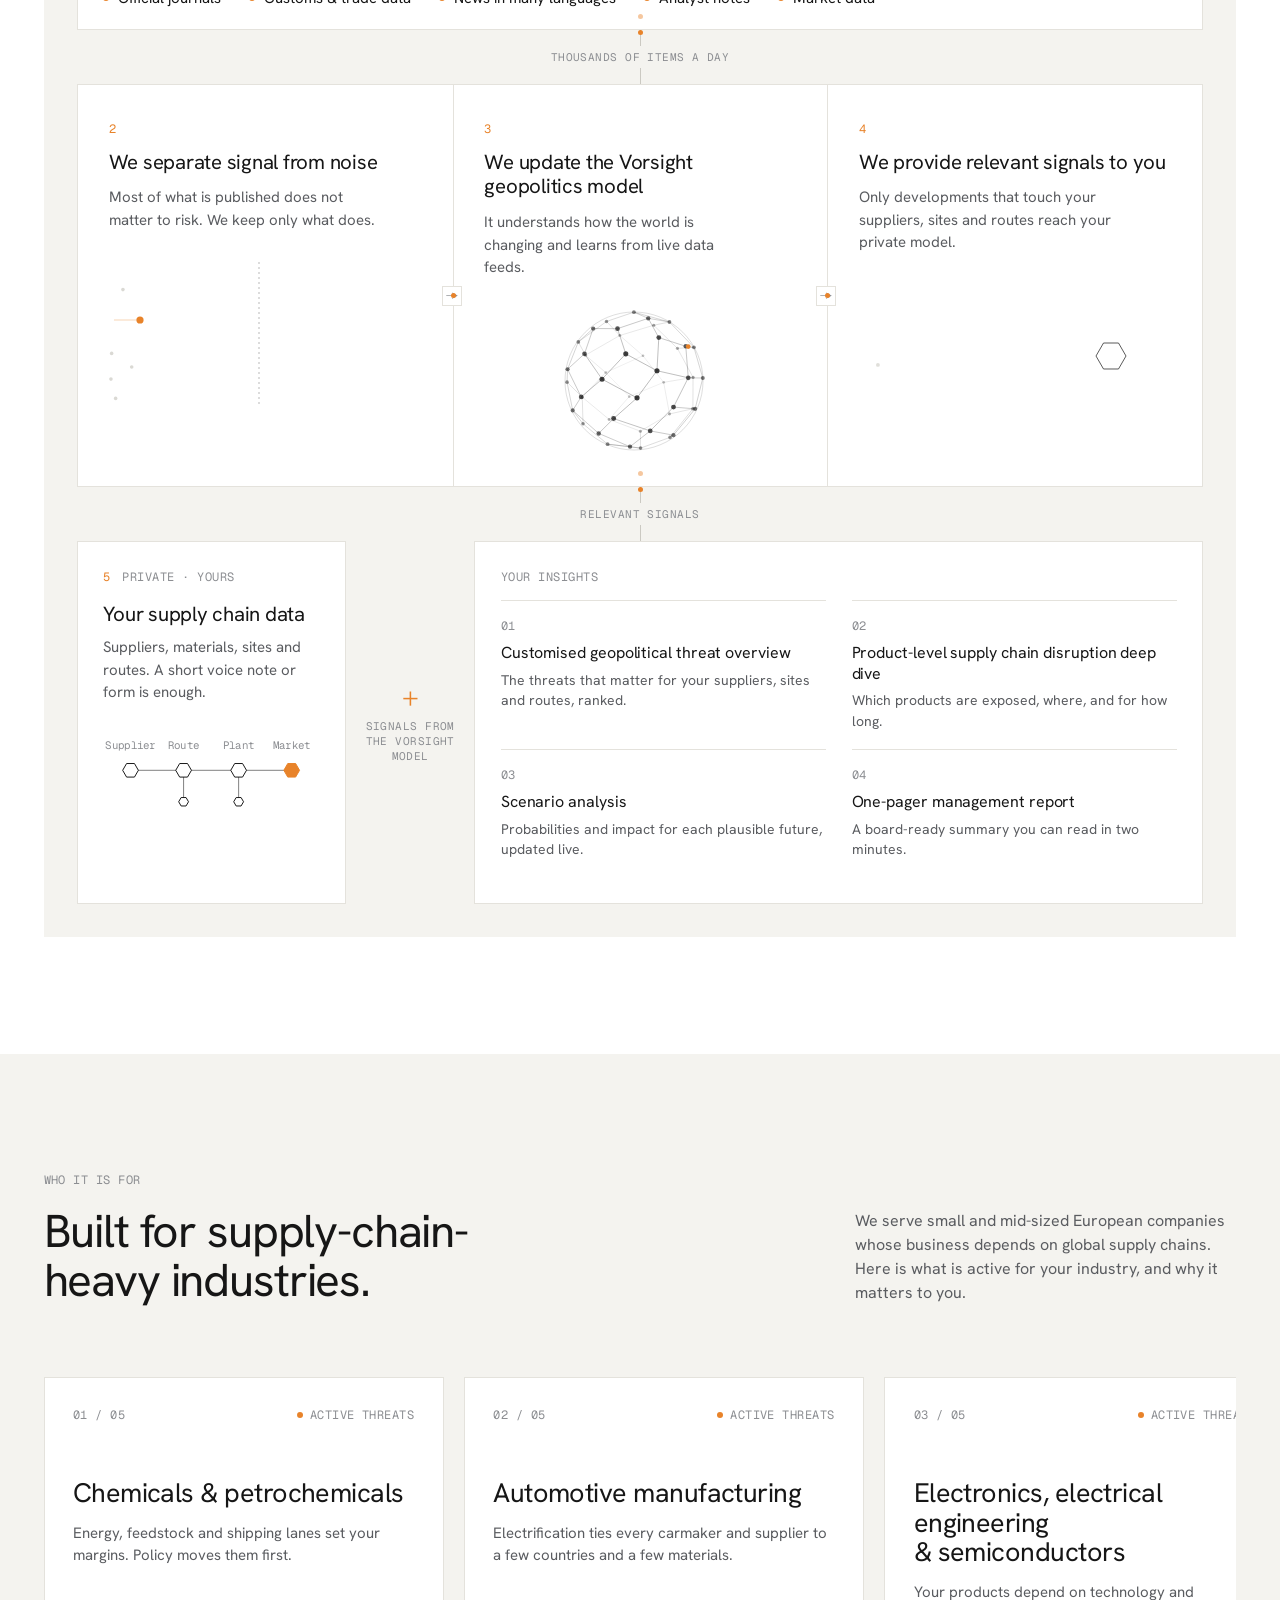
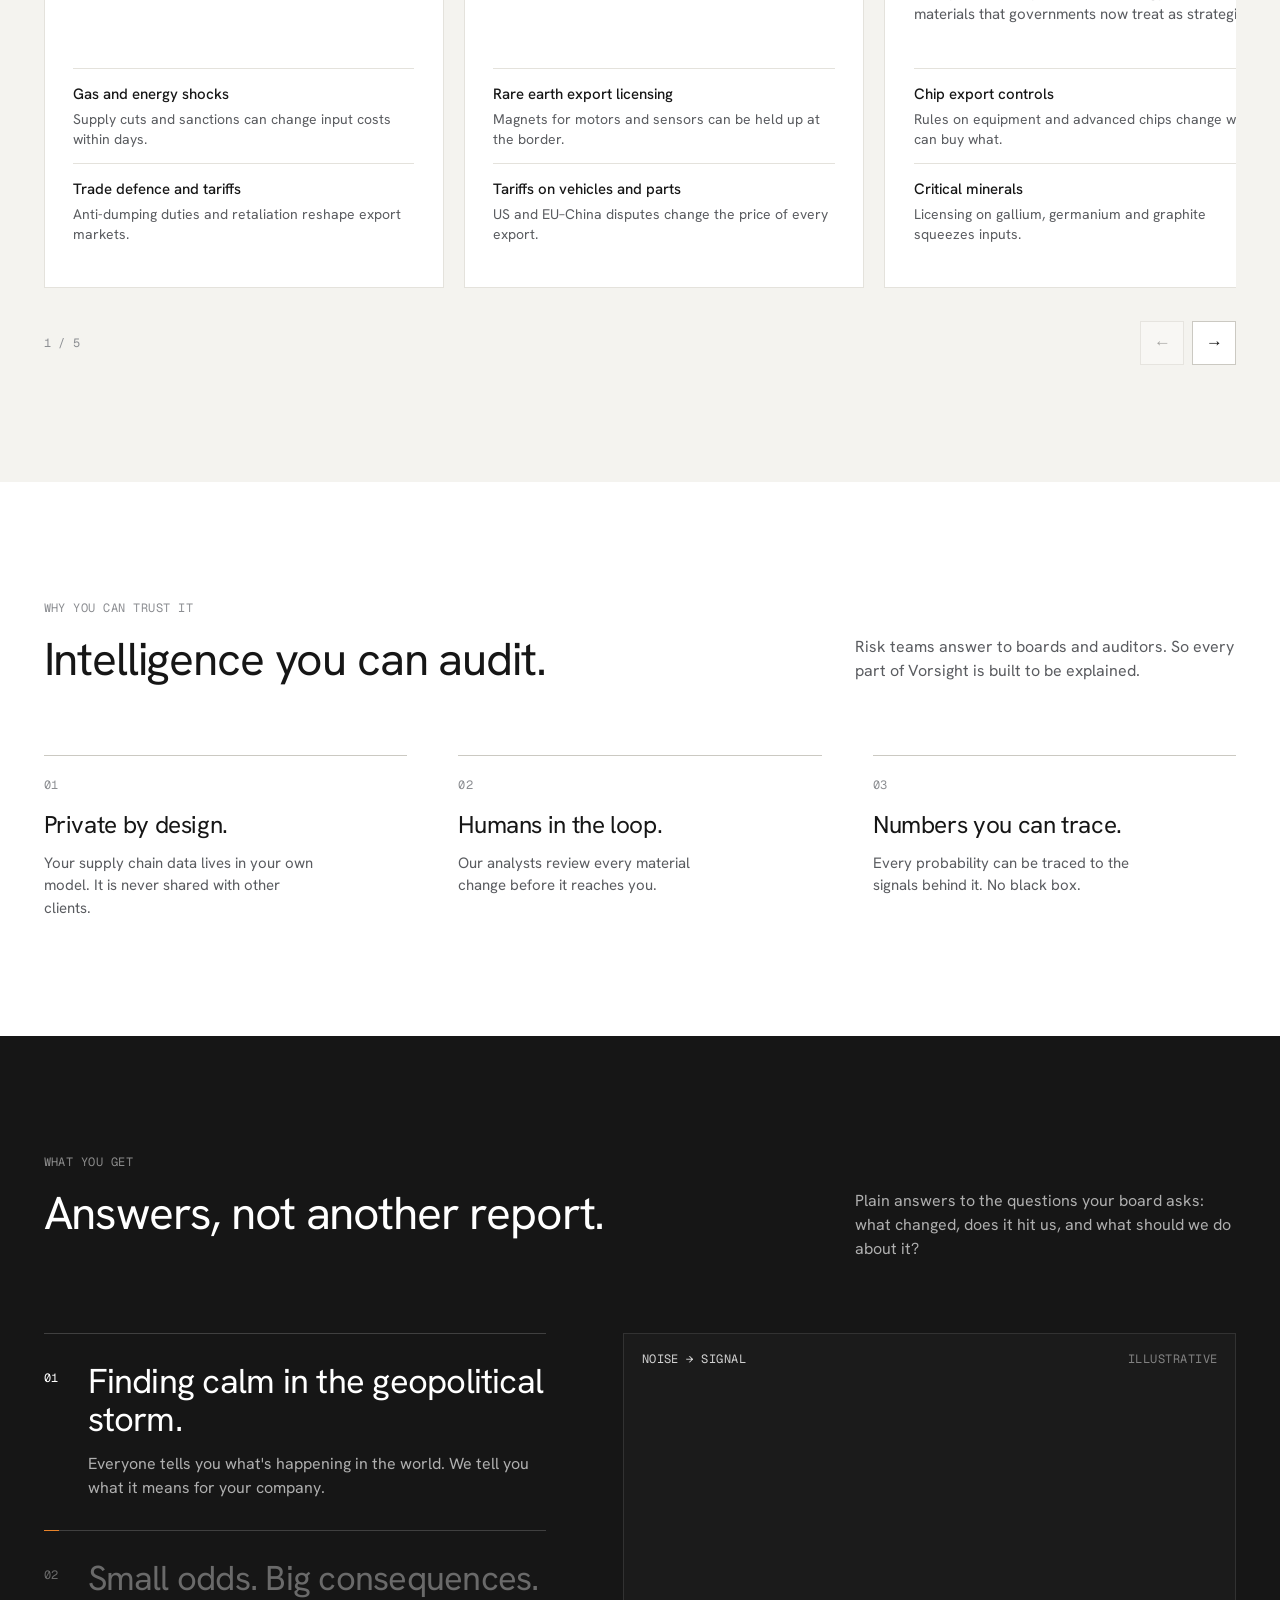
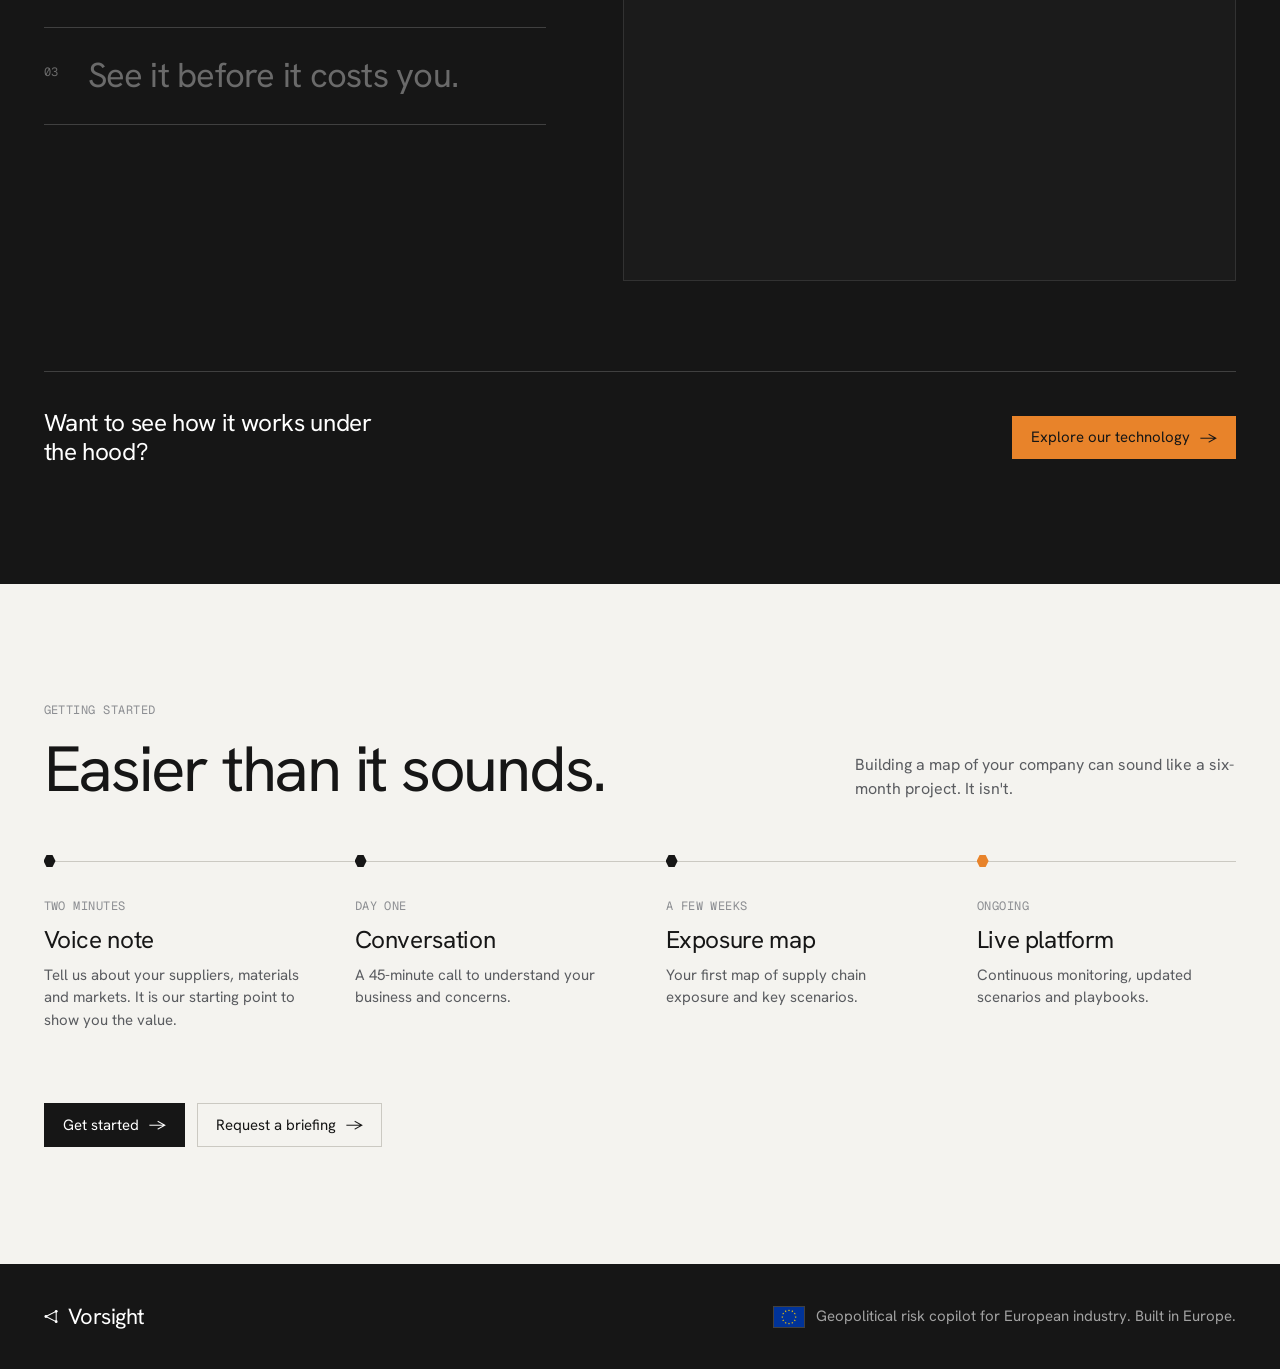
==== commit 1cc85ac2: "Tighter quote on phones: no pinned screen, reveal follows scroll position Co-Authored-By: Claude Son" ====
--- a/index.html
+++ b/index.html
@@ -72,7 +72,7 @@
   .q-by{ margin-top:clamp(28px,5vh,48px); display:flex; align-items:center; gap:14px; font-family:var(--mono); font-size:var(--t-label); letter-spacing:0.04em; text-transform:uppercase; color:var(--ink-3); opacity:0; transition:opacity .6s ease; }
   .q-by::before{ content:""; width:36px; height:1px; background:var(--border-strong); }
   .q-by.on{ opacity:1; }
-  @media (max-width:700px){ #quote{ height:200vh; } }
+  @media (max-width:700px){ #quote{ height:auto; padding:clamp(56px,9vh,88px) 0 clamp(8px,2vh,24px); } .q-stick{ position:static; height:auto; } }
   @media (prefers-reduced-motion: reduce){ #quote{ height:auto; padding:clamp(96px,16vh,180px) 0; } .q-stick{ position:static; height:auto; } .q-text .c{ color:var(--ink); transition:none; } .q-by{ opacity:1; } }
 
   /* ---------- problem ---------- */
@@ -1214,7 +1214,7 @@
 </script>
 <script>
   (function(){
-    var sec=document.getElementById('quote'), el=document.getElementById('q-text'), by=document.getElementById('q-by'); if(!sec||!el) return;
+    var sec=document.getElementById('quote'), stick=sec&&sec.querySelector('.q-stick'), el=document.getElementById('q-text'), by=document.getElementById('q-by'); if(!sec||!el||!stick) return;
     var reduce=window.matchMedia && matchMedia('(prefers-reduced-motion: reduce)').matches;
     var txt=el.textContent, chars=[], words=txt.split(' ');
     el.setAttribute('aria-label',txt); el.textContent='';
@@ -1225,7 +1225,9 @@
     });
     var shown=-1;
     function upd(){
-      var r=sec.getBoundingClientRect(), span=r.height-window.innerHeight, p=span>0?Math.min(1,Math.max(0,-r.top/span)):1;
+      var r=sec.getBoundingClientRect(), vh=window.innerHeight, p;
+      if(window.matchMedia('(max-width:700px)').matches){ var t=el.getBoundingClientRect().top; p=Math.min(1,Math.max(0,(vh*0.88-t)/(vh*0.5))); }
+      else { var pin=parseFloat(getComputedStyle(stick).top)||0, span=r.height-stick.offsetHeight; p=span>0?Math.min(1,Math.max(0,(pin-r.top)/span)):1; }
       var n=reduce?chars.length:Math.round(Math.min(1,Math.max(0,(p-0.04)/0.78))*chars.length);
       if(n!==shown){ for(var i=0;i<chars.length;i++) chars[i].classList.toggle('on',i<n); shown=n; }
       by.classList.toggle('on',reduce||p>0.9);
